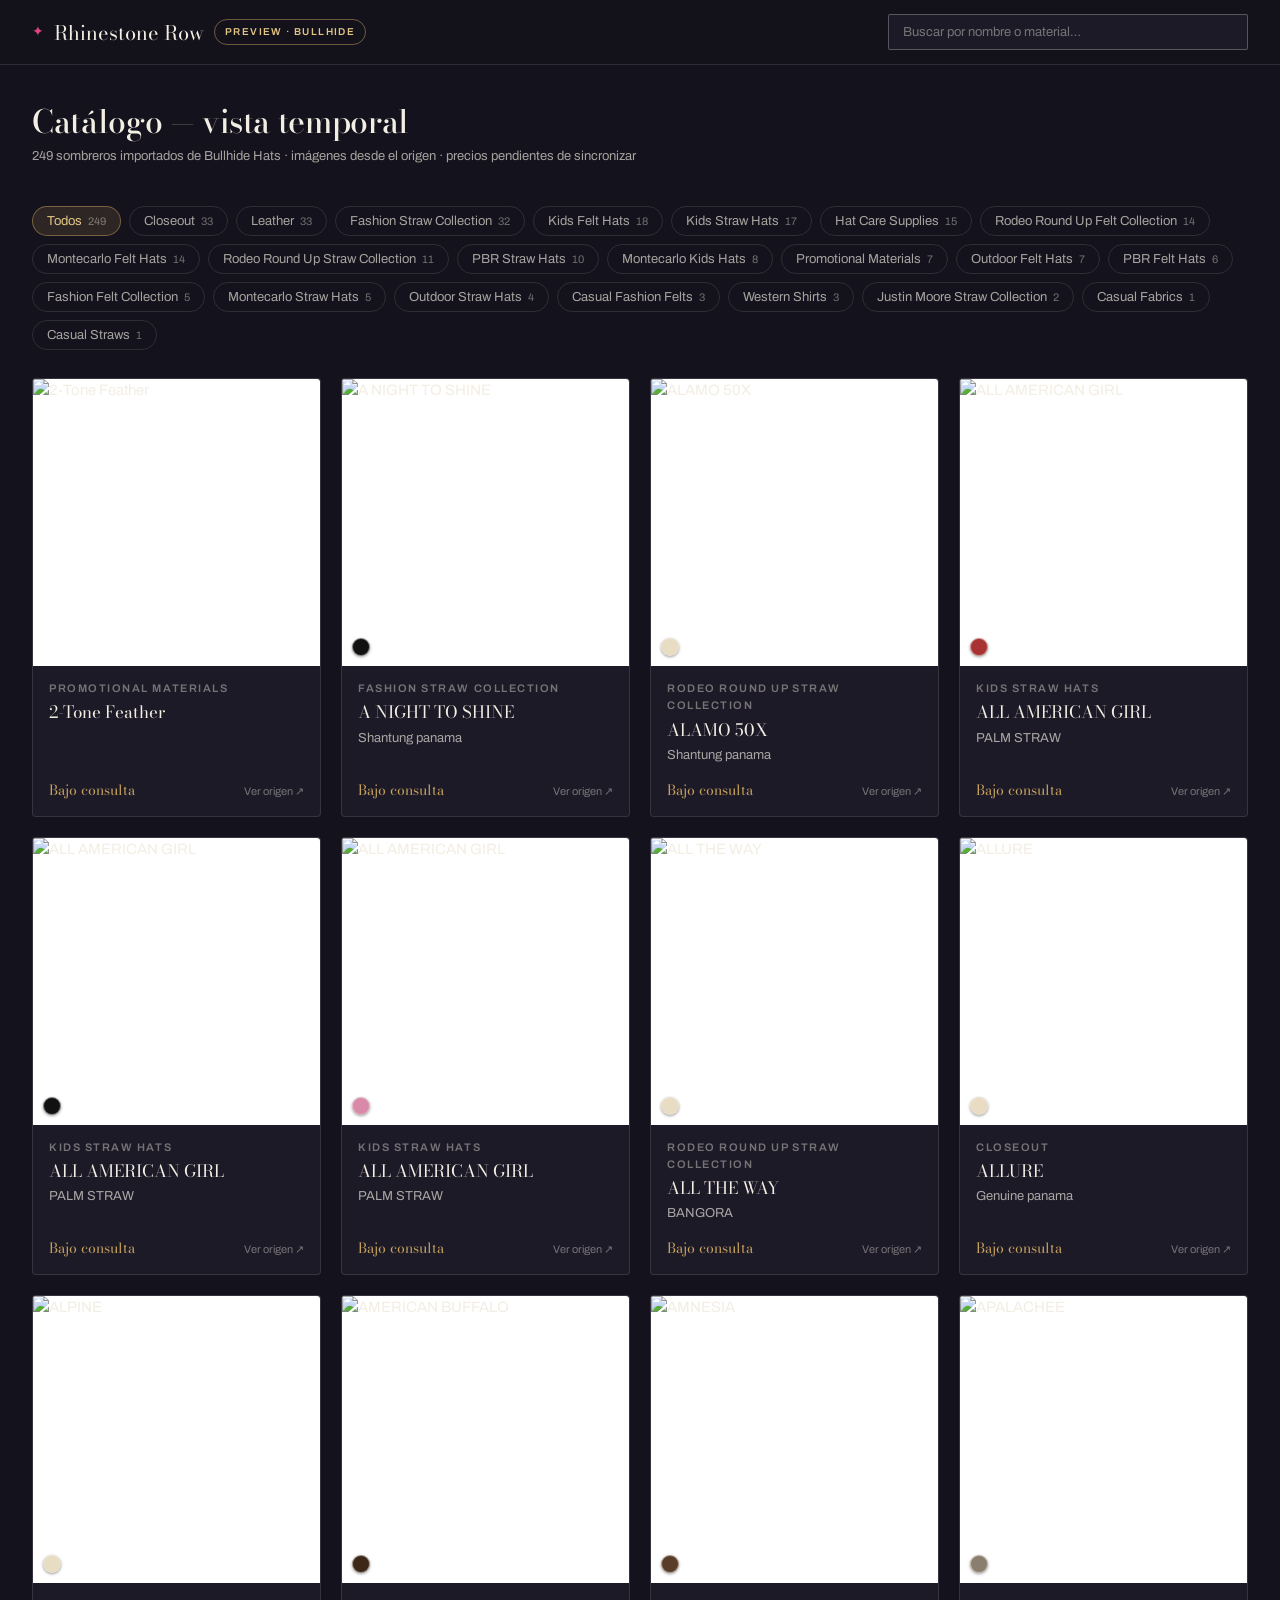
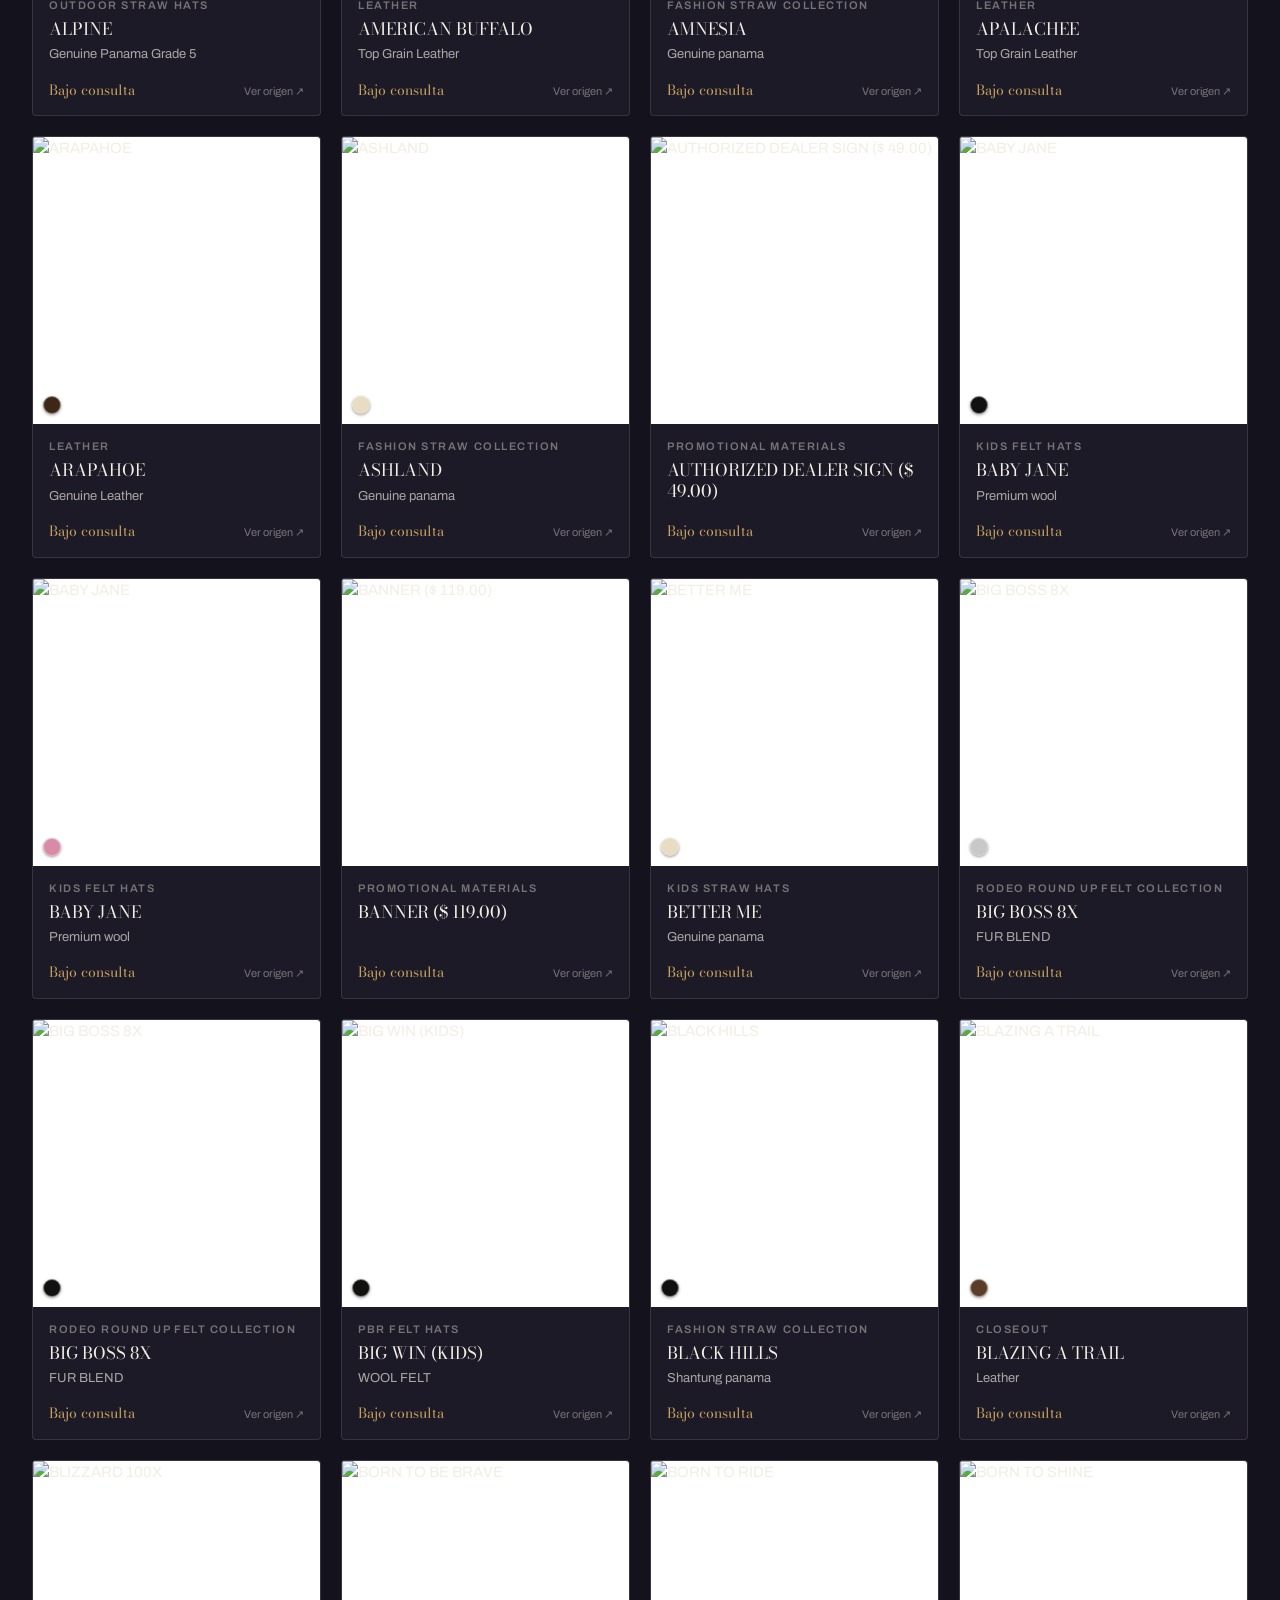
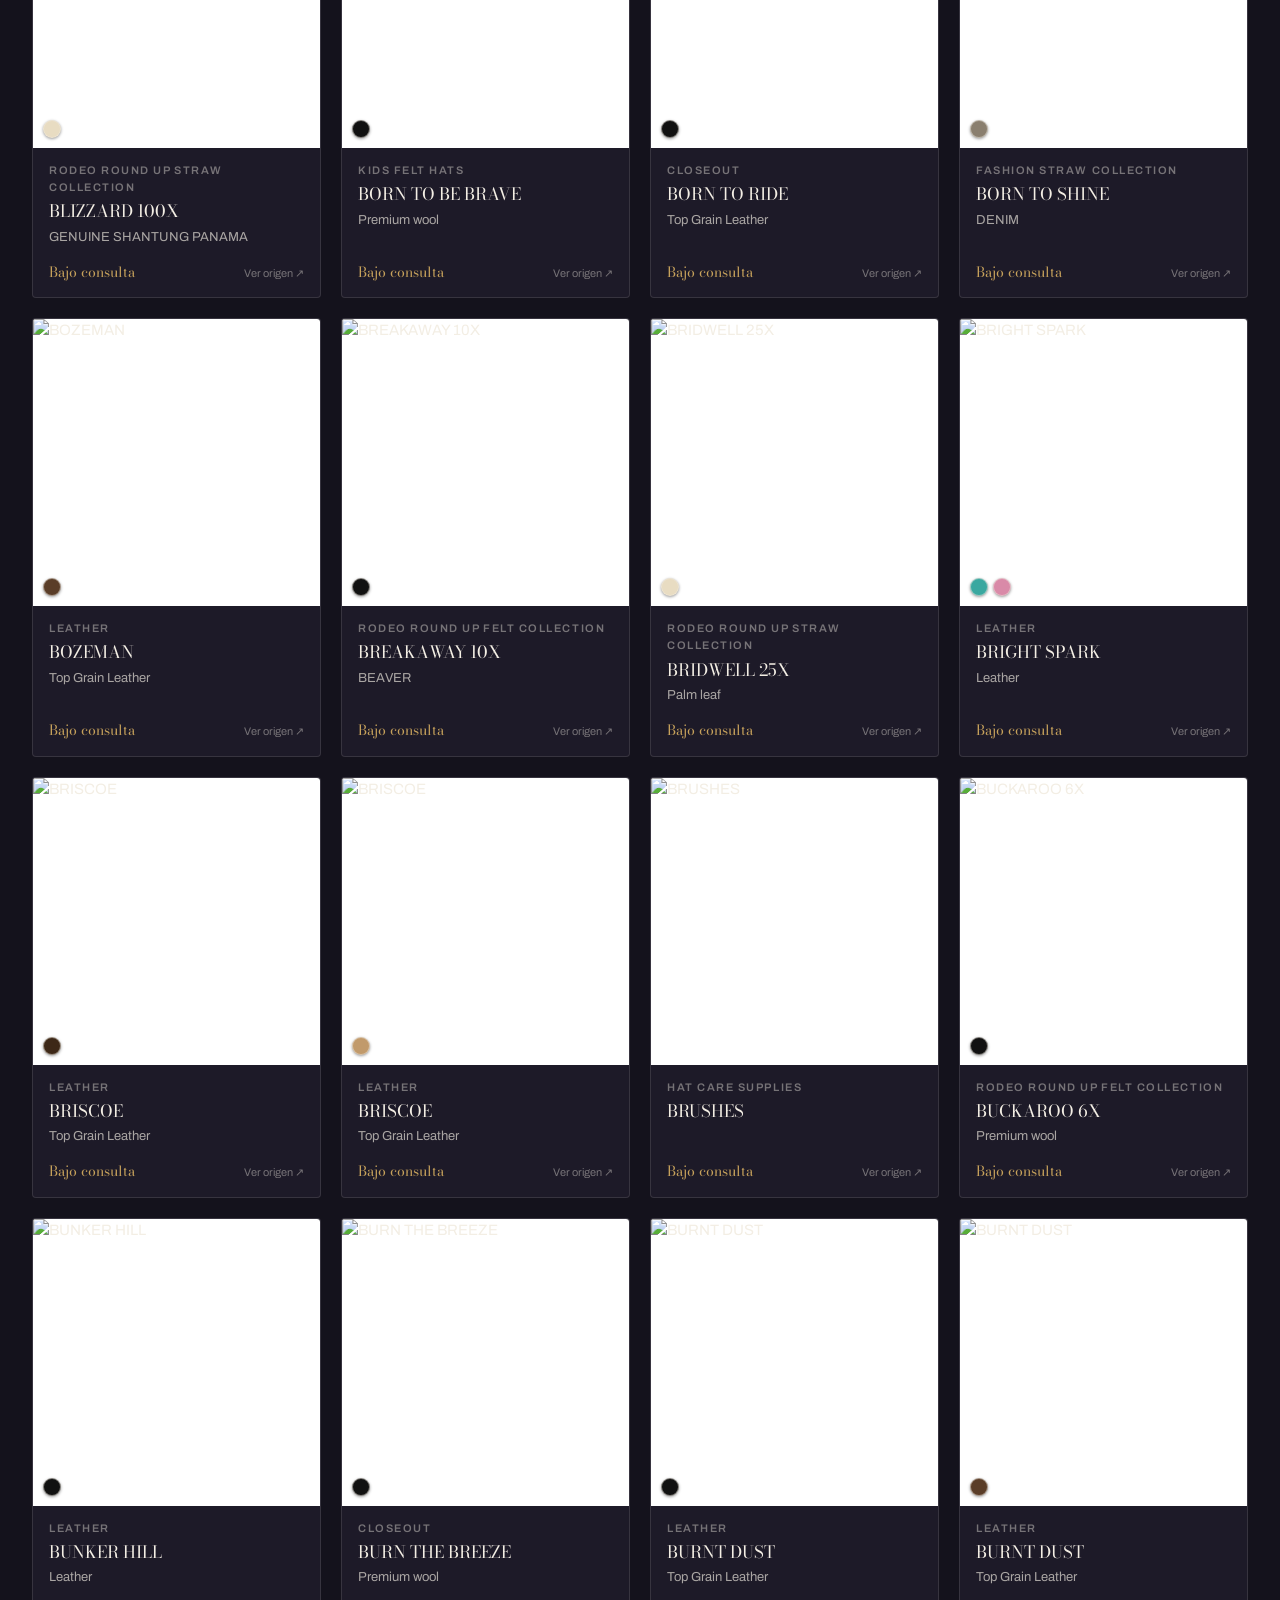
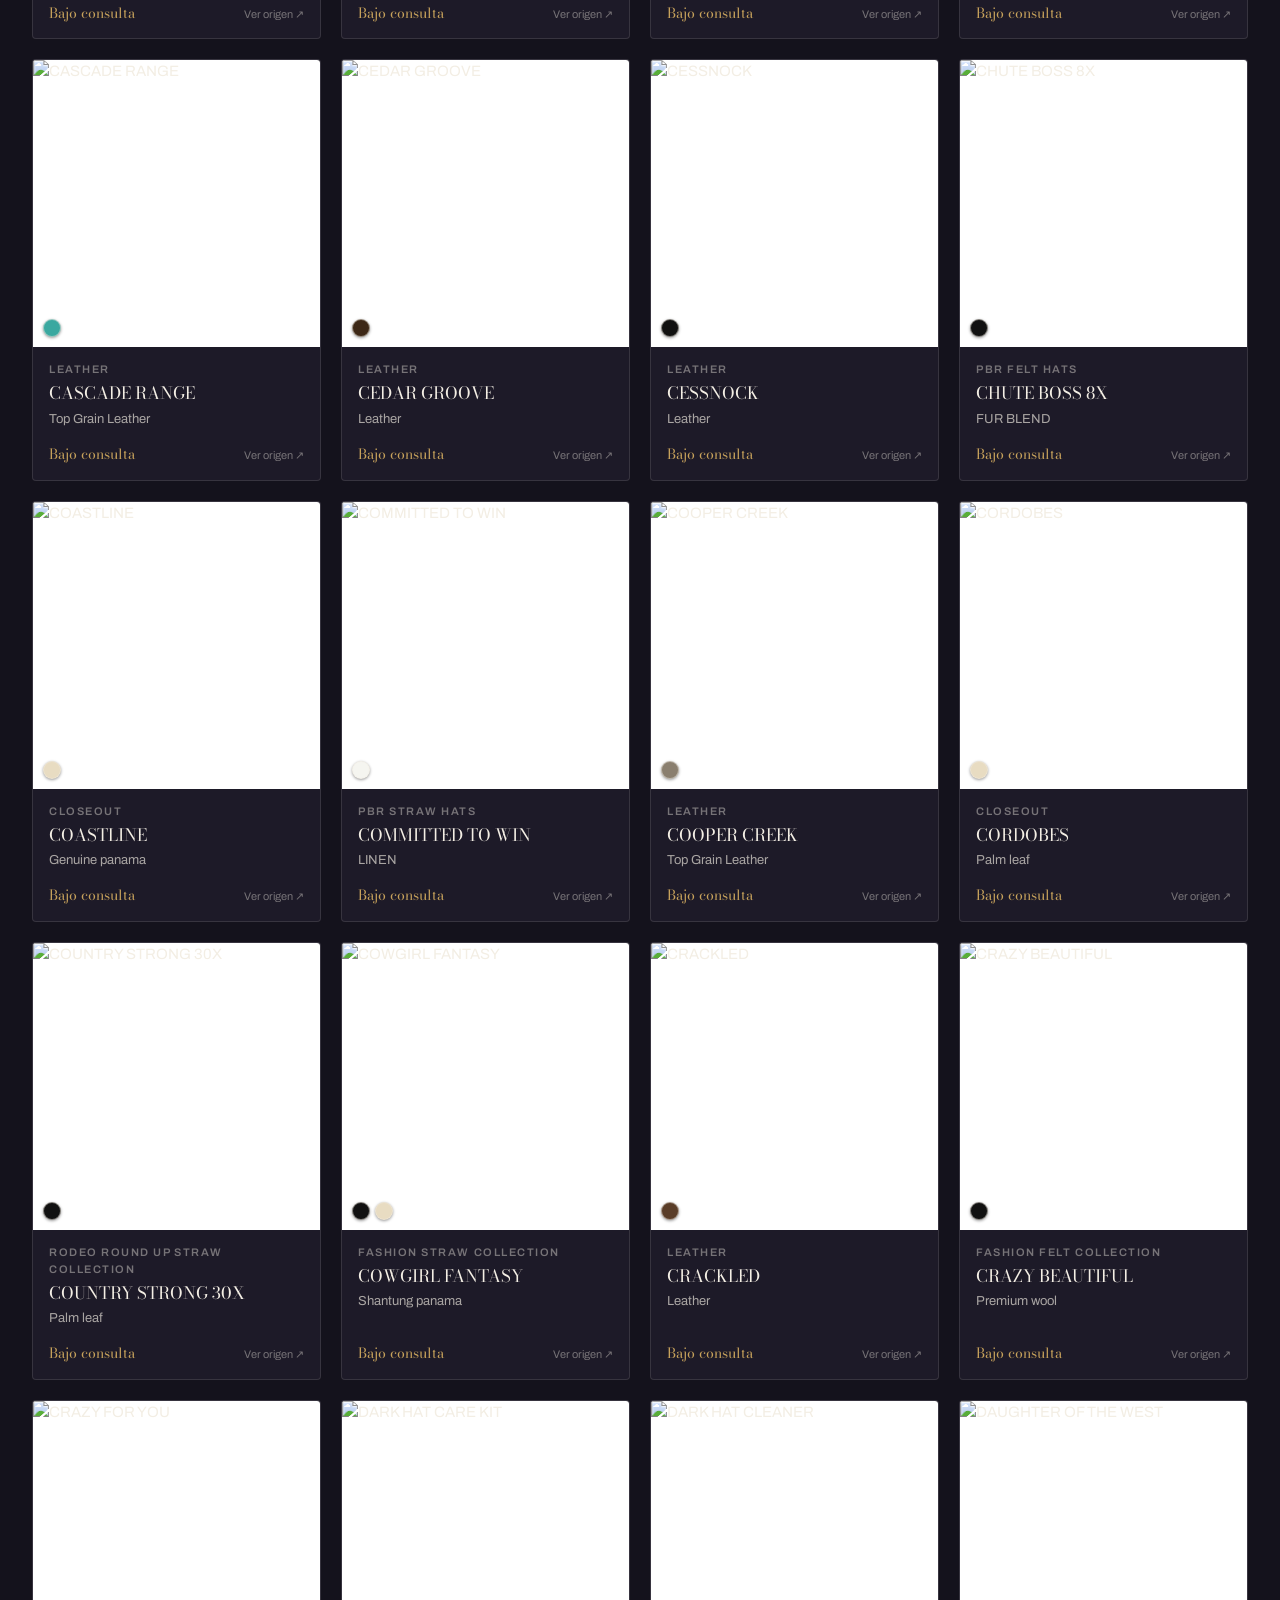
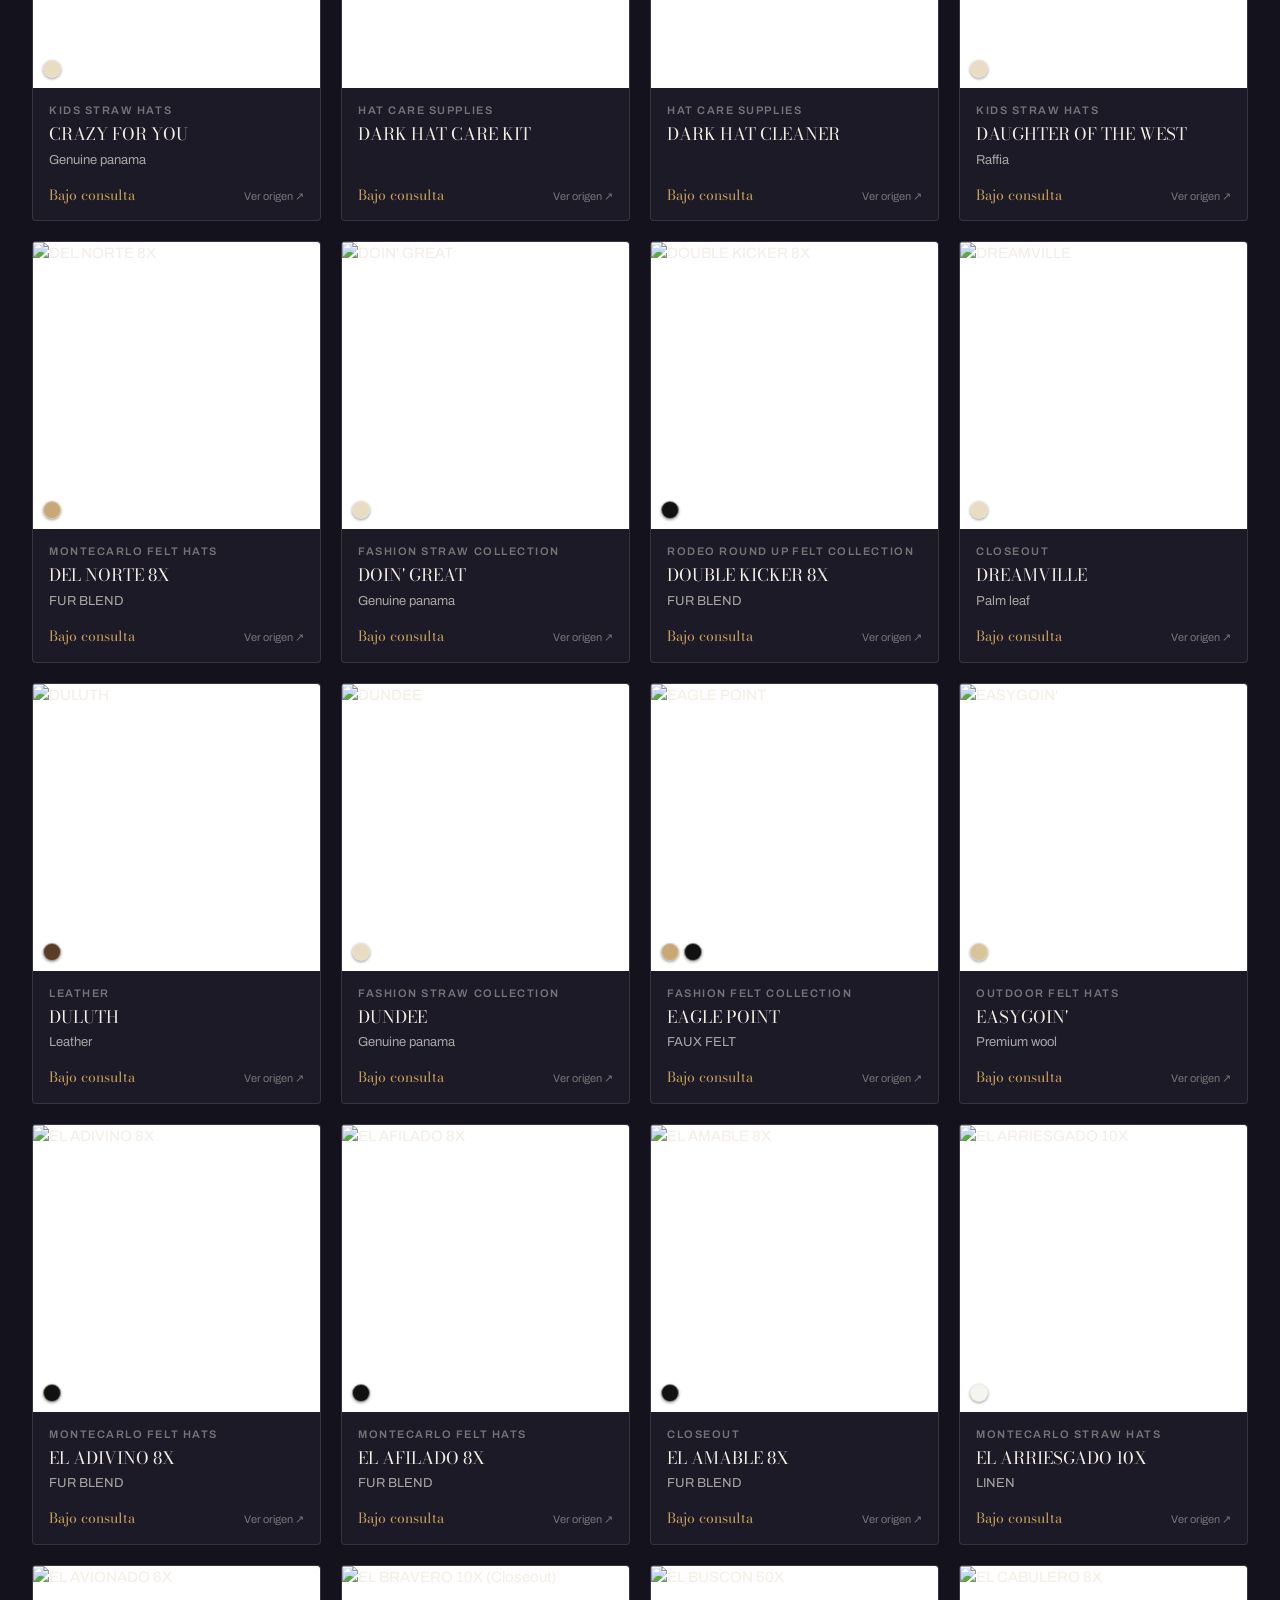
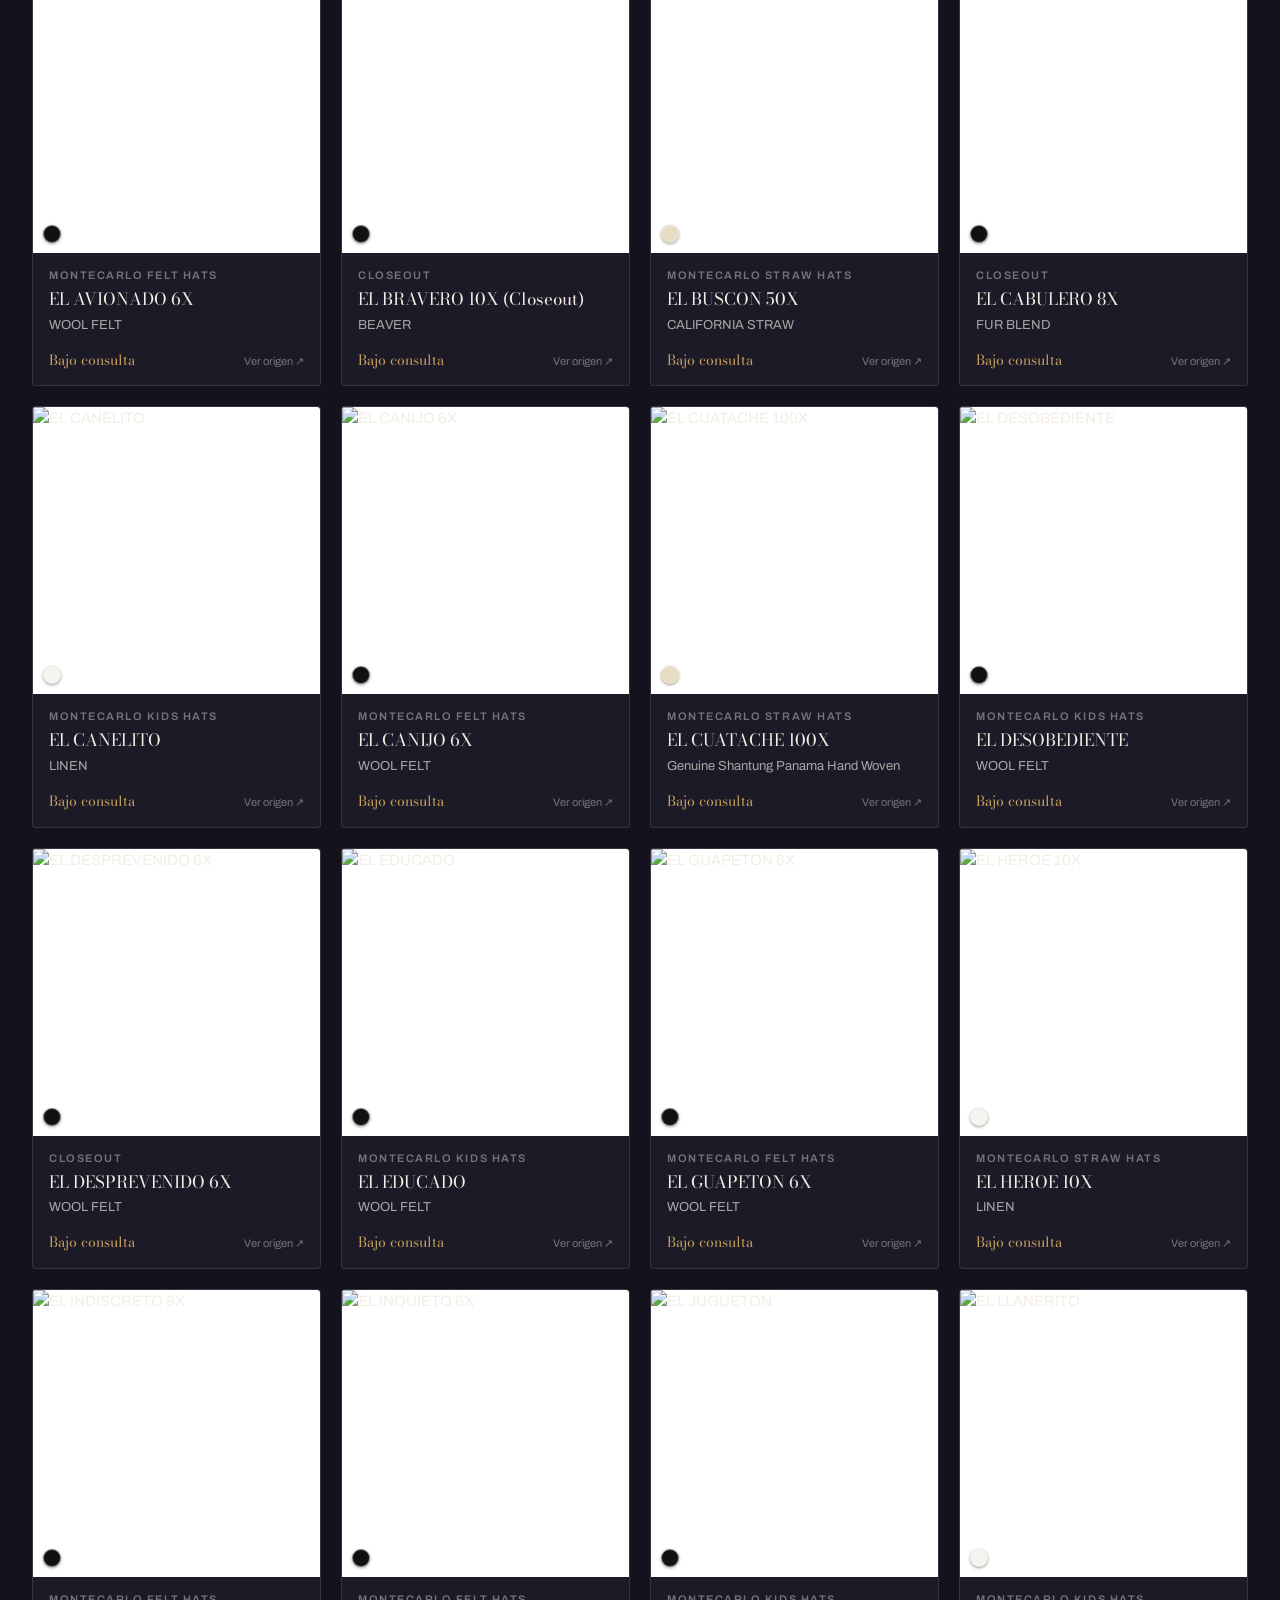
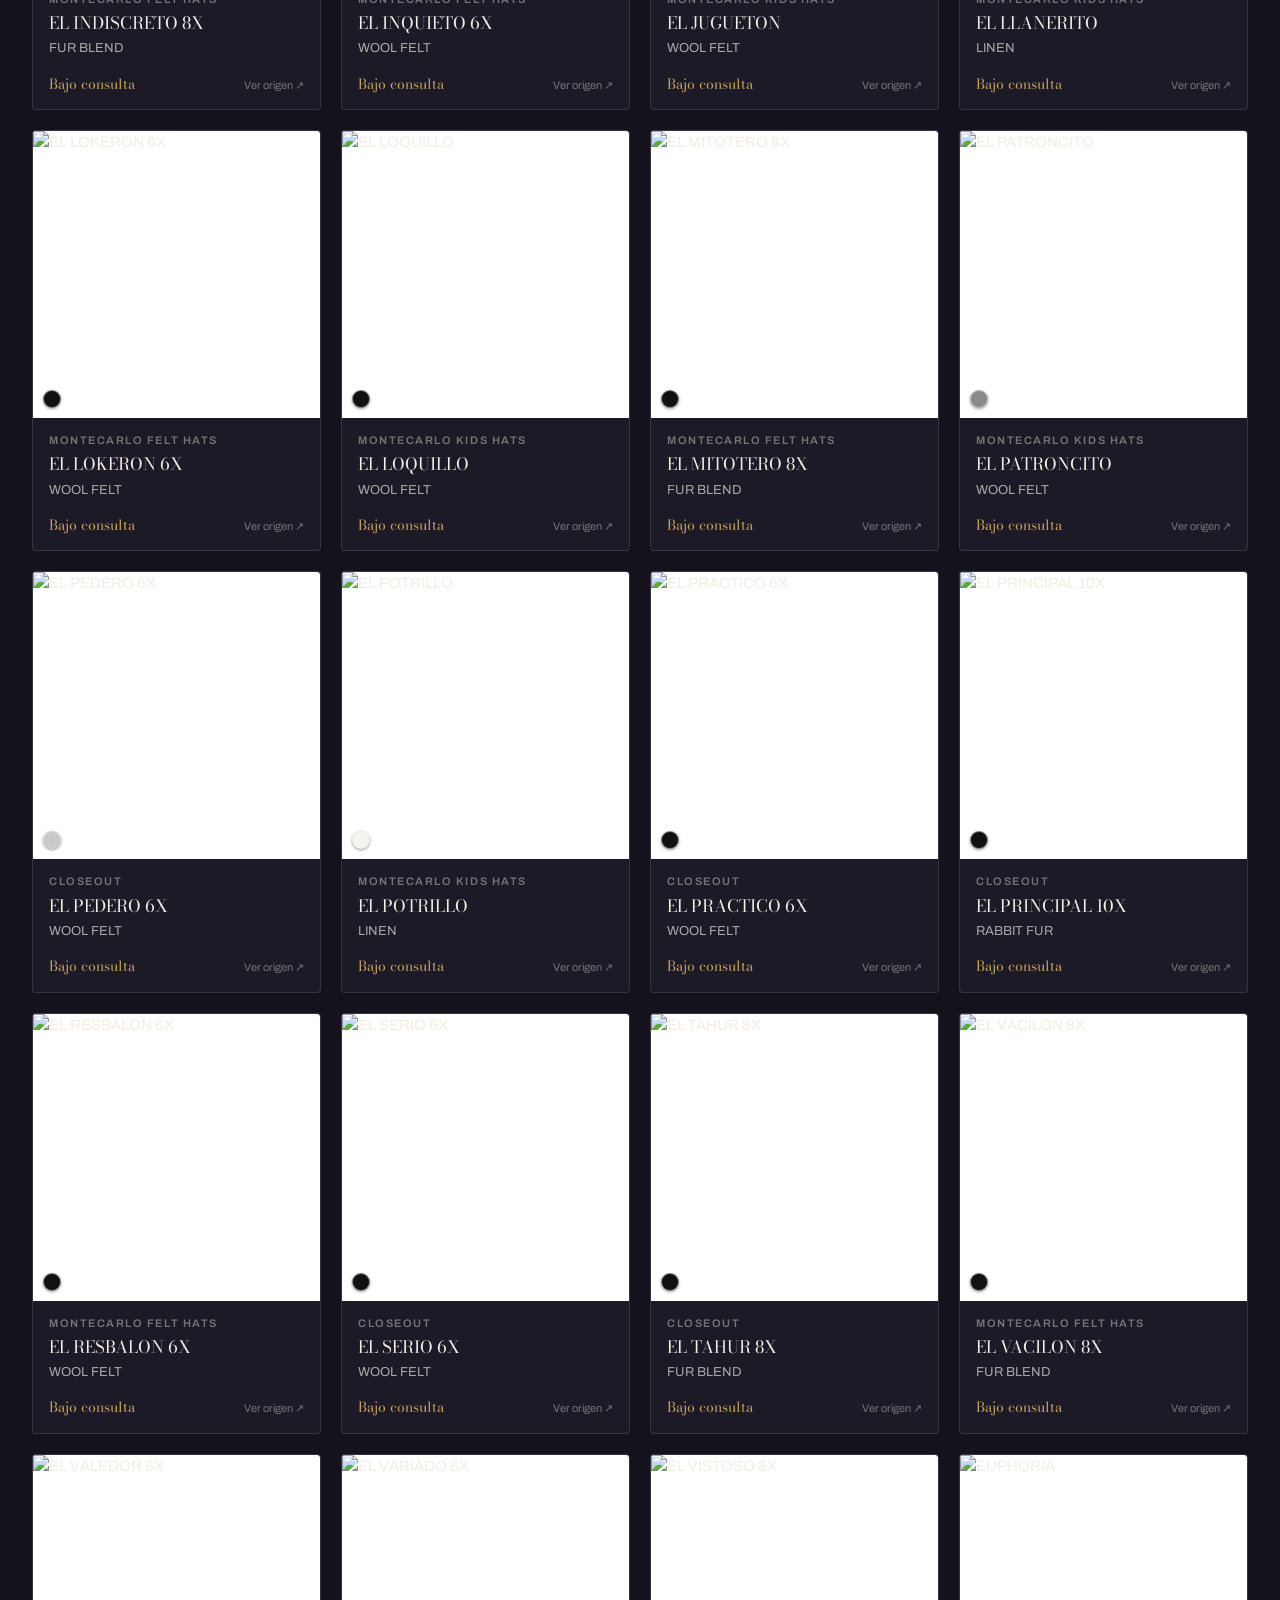
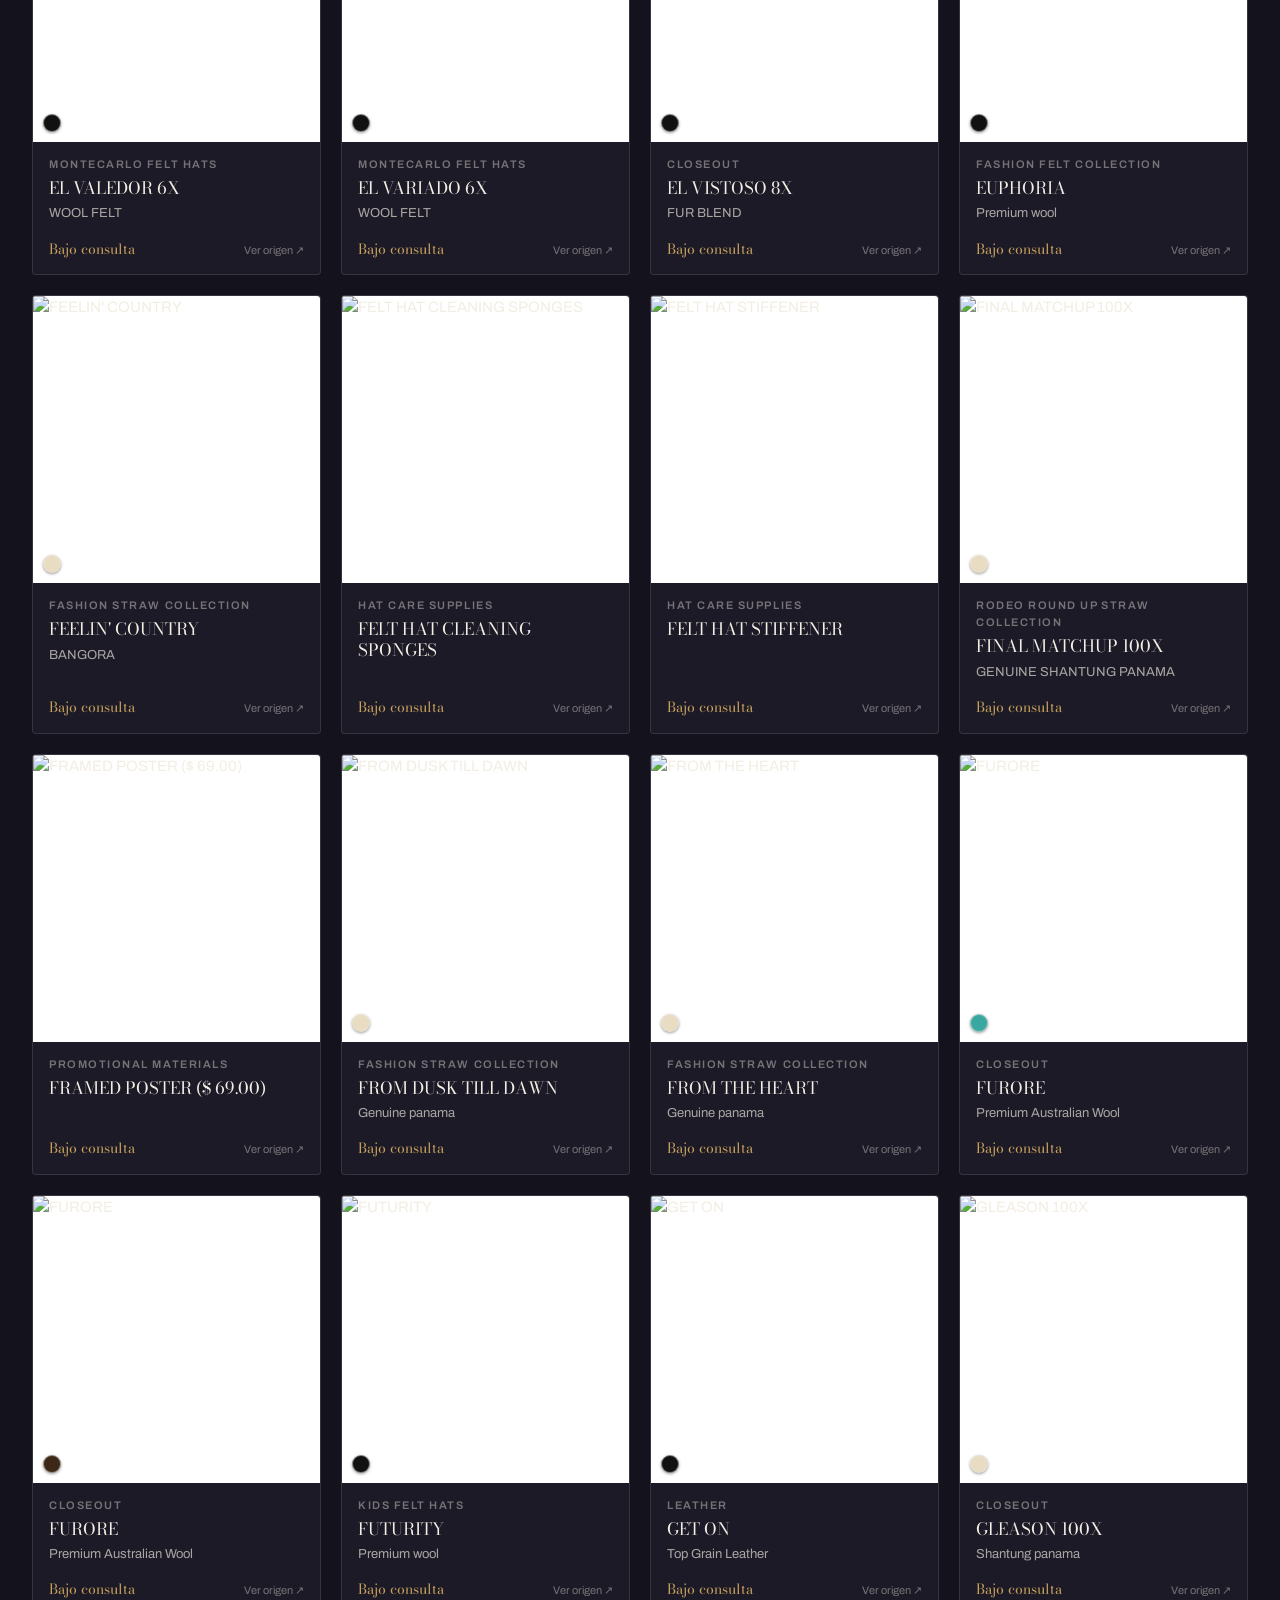
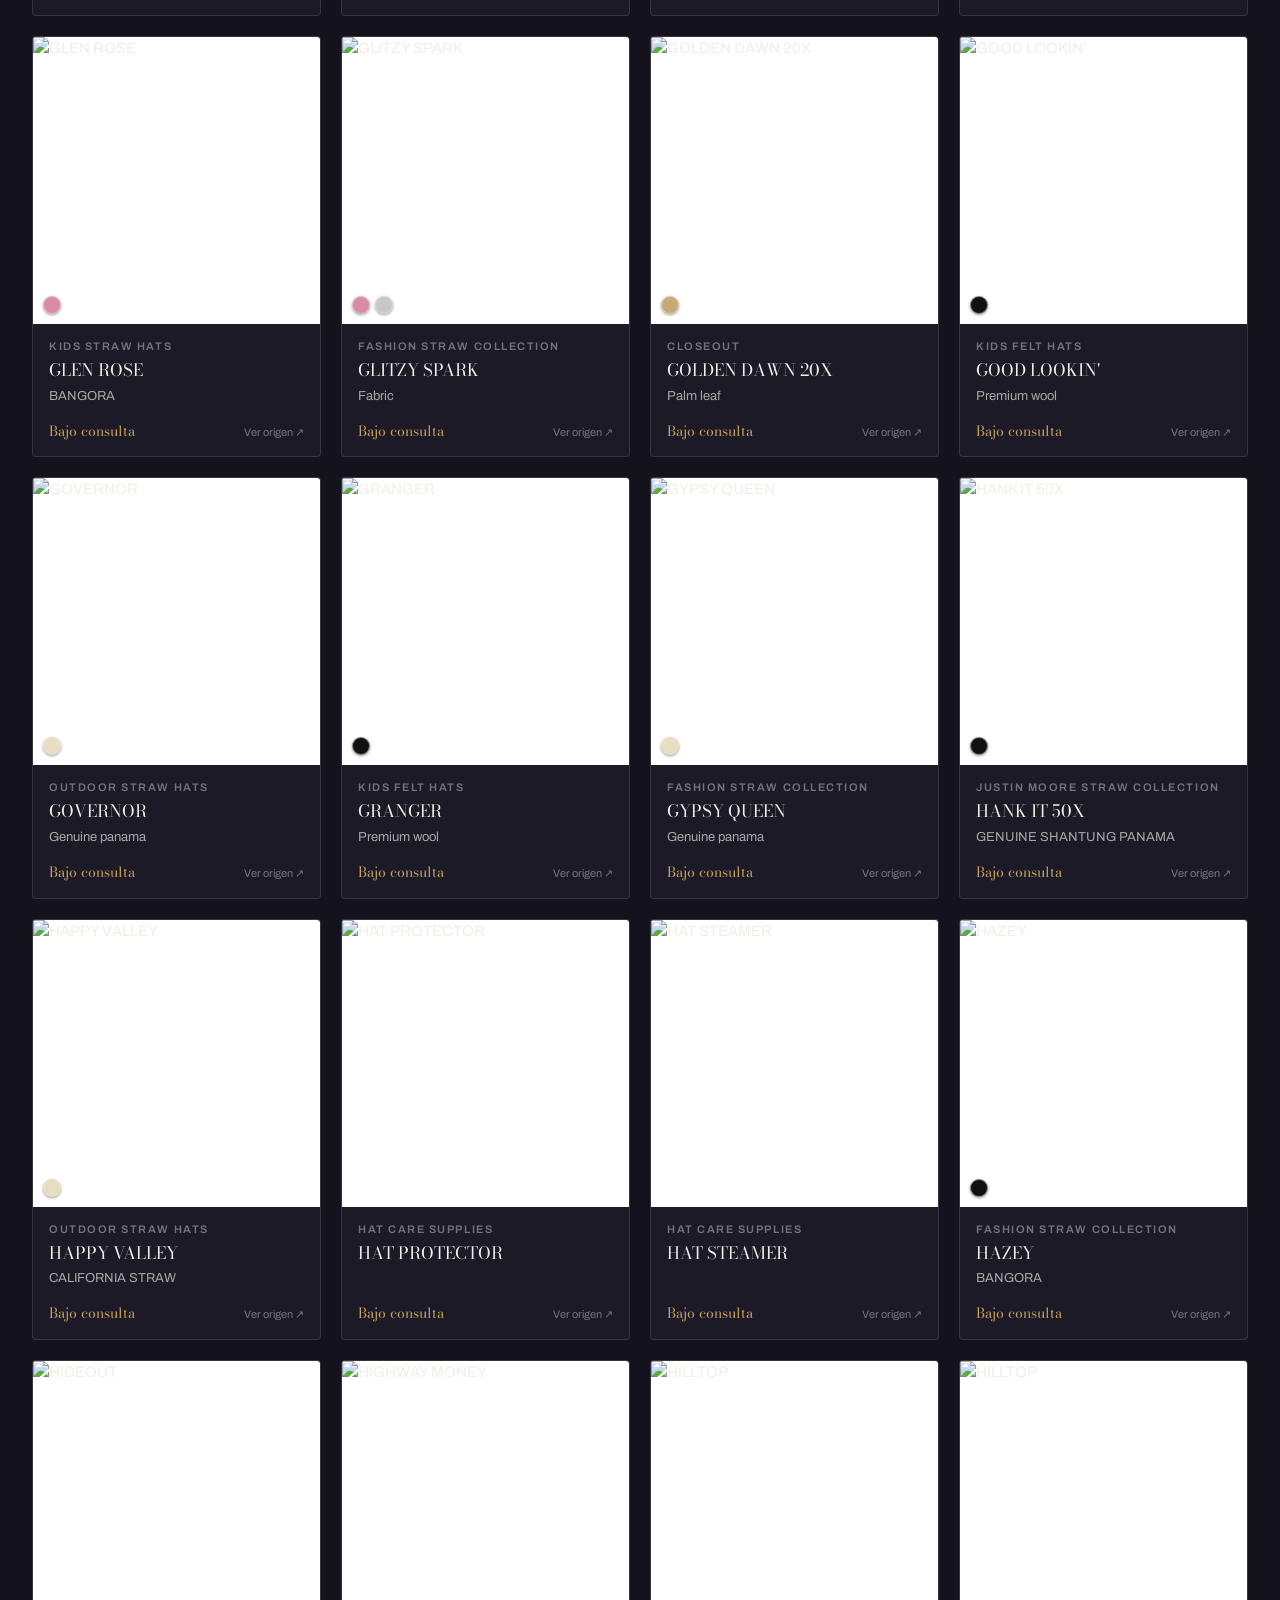
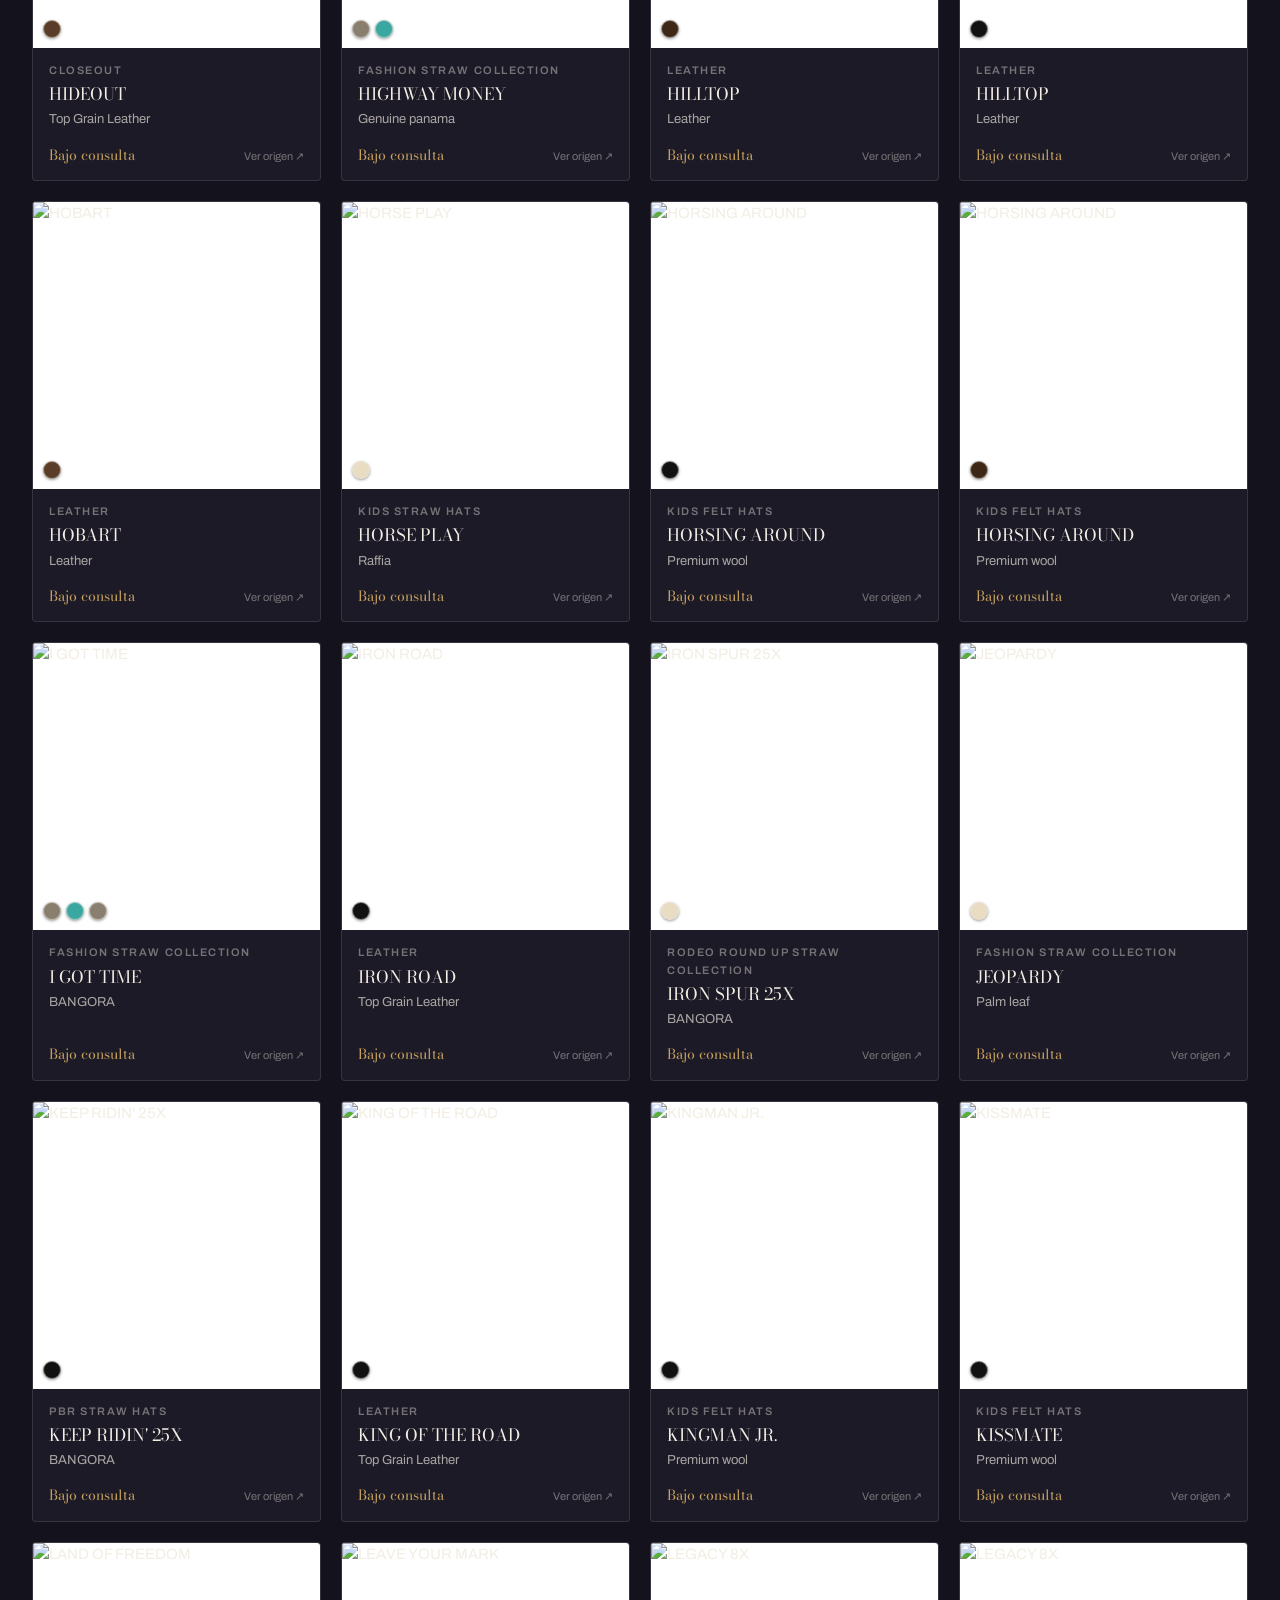
==== catalogo.html @ 3db22f7f "Catálogo temporal desde Supabase + enlace en el home - catalogo.html: preview de 249 sombreros (Bull" ====
<!DOCTYPE html>
<html lang="es">
<head>
<meta charset="UTF-8">
<meta name="viewport" content="width=device-width, initial-scale=1.0">
<title>Rhinestone Row — Catálogo (preview temporal)</title>
<link rel="stylesheet" href="styles.css">
<style>
/* ---------- Layout ---------- */
.wrap{max-width:1280px;margin:0 auto;padding:0 32px}

/* ---------- Top bar ---------- */
.topbar{position:sticky;top:0;z-index:20;backdrop-filter:blur(12px);-webkit-backdrop-filter:blur(12px);background:rgba(20,18,28,.72);border-bottom:1px solid var(--border-subtle)}
.topbar-inner{display:flex;align-items:center;justify-content:space-between;gap:24px;height:64px}
.brand{font-family:var(--font-display);font-size:20px;color:var(--text-primary);display:flex;align-items:center;gap:10px}
.brand .spark{color:var(--fuchsia);font-size:14px}
.temp-tag{font-family:var(--font-ui);font-size:10px;font-weight:var(--weight-ui-semibold);letter-spacing:var(--tracking-caps);text-transform:uppercase;color:var(--champagne-bright);border:1px solid var(--border-foil);border-radius:var(--radius-pill);padding:4px 10px}
.search{flex:1;max-width:360px}
.search input{width:100%;box-sizing:border-box;background:var(--surface-raised);border:1px solid var(--border-strong);border-radius:var(--radius-1);color:var(--text-primary);font-family:var(--font-ui);font-size:var(--type-small);padding:10px 14px}
.search input::placeholder{color:var(--text-tertiary)}
.search input:focus{outline:none;border-color:var(--champagne);box-shadow:var(--shadow-foil-glow)}

/* ---------- Intro ---------- */
.intro{padding-top:40px;padding-bottom:20px}
.intro h1{font-size:var(--type-title);color:var(--pearl);margin-bottom:8px}
.intro p{font-family:var(--font-ui);color:var(--text-secondary);margin:0;font-size:var(--type-small)}

/* ---------- Filter chips ---------- */
.chips{display:flex;flex-wrap:wrap;gap:8px;padding:20px 0 28px}
.chip{font-family:var(--font-ui);font-size:var(--type-small);color:var(--text-secondary);background:transparent;border:1px solid var(--border-subtle);border-radius:var(--radius-pill);padding:7px 14px;cursor:pointer;transition:border-color var(--dur-fast) var(--ease-out),color var(--dur-fast) var(--ease-out)}
.chip:hover{border-color:var(--border-foil);color:var(--text-primary)}
.chip.active{background:rgba(198,161,91,.14);border-color:var(--border-foil);color:var(--champagne-bright)}
.chip .n{color:var(--text-tertiary);margin-left:6px;font-size:11px}

/* ---------- Grid ---------- */
.grid{display:grid;grid-template-columns:repeat(4,1fr);gap:20px;padding-bottom:96px}
.card{background:var(--surface-raised);border:1px solid var(--border-subtle);border-radius:var(--radius-2);overflow:hidden;display:flex;flex-direction:column;transition:border-color var(--dur-base) var(--ease-out)}
.card:hover{border-color:var(--border-foil)}
.card-img{aspect-ratio:1/1;position:relative;background:#0B0910;display:flex;align-items:center;justify-content:center}
.card-img img{position:absolute;inset:0;width:100%;height:100%;object-fit:cover;background:#fff}
.card-img .ph{color:rgba(243,238,228,.28);font-size:var(--type-micro);letter-spacing:var(--tracking-caps);text-transform:uppercase}
.swatches{position:absolute;bottom:10px;left:10px;display:flex;gap:5px;z-index:1}
.swatch{width:16px;height:16px;border-radius:var(--radius-pill);border:1px solid rgba(243,238,228,.5);box-shadow:0 1px 3px rgba(0,0,0,.4)}
.more-colors{font-family:var(--font-ui);font-size:10px;color:var(--pearl);background:rgba(20,18,28,.7);border-radius:var(--radius-pill);padding:2px 7px;align-self:center}
.card-body{padding:14px 16px;display:flex;flex-direction:column;gap:5px;flex:1}
.card-cat{color:var(--text-tertiary)}
.card-name{font-family:var(--font-display);font-size:17px;color:var(--pearl);line-height:1.2}
.card-mat{font-family:var(--font-ui);font-size:var(--type-small);color:var(--text-secondary)}
.card-meta{margin-top:auto;padding-top:10px;display:flex;align-items:baseline;justify-content:space-between;gap:8px}
.card-price{font-family:var(--font-display);font-size:14px;color:var(--text-accent)}
.card-link{font-family:var(--font-ui);font-size:11px;color:var(--text-tertiary)}
.card-link:hover{color:var(--champagne)}

.empty{padding:60px 0;text-align:center;color:var(--text-tertiary);font-family:var(--font-ui)}

@media (max-width:1024px){.grid{grid-template-columns:repeat(3,1fr)}}
@media (max-width:768px){.grid{grid-template-columns:repeat(2,1fr)}.search{display:none}}
@media (max-width:480px){.grid{grid-template-columns:1fr}}
</style>
</head>
<body>

<div class="topbar">
  <div class="wrap topbar-inner">
    <div class="brand"><span class="spark">✦</span> Rhinestone Row <span class="temp-tag">Preview · Bullhide</span></div>
    <div class="search"><input id="q" type="search" placeholder="Buscar por nombre o material…" autocomplete="off"></div>
  </div>
</div>

<div class="wrap">
  <section class="intro">
    <h1>Catálogo — vista temporal</h1>
    <p id="summary">Cargando catálogo…</p>
  </section>
  <div class="chips" id="chips"></div>
  <div class="grid" id="grid"></div>
</div>

<script id="catalogo-data" type="application/json">
{
 "products": [
  {
   "ref": "16MFTT",
   "name": "2-Tone Feather",
   "material": null,
   "brim": null,
   "sizes": null,
   "description": null,
   "categories": [
    "Promotional Materials"
   ],
   "variants": [
    {
     "color": null,
     "finish": null,
     "price": null,
     "currency": "USD",
     "url": "https://www.bullhidehats.com/2-tone-feather",
     "images": [
      "https://www.bullhidehats.com/sites/default/files/product_images/2tone.jpg"
     ]
    }
   ]
  },
  {
   "ref": "2968",
   "name": "A NIGHT TO SHINE",
   "material": "Shantung panama",
   "brim": "3 3/4\"",
   "sizes": "S - M - L - XL",
   "description": null,
   "categories": [
    "Fashion Straw Collection"
   ],
   "variants": [
    {
     "color": "Black",
     "finish": null,
     "price": null,
     "currency": "USD",
     "url": "https://www.bullhidehats.com/night-shine",
     "images": [
      "https://www.bullhidehats.com/sites/default/files/product_images/2968_0.jpg"
     ]
    }
   ]
  },
  {
   "ref": "0272",
   "name": "ALAMO 50X",
   "material": "Shantung panama",
   "brim": "4\"",
   "sizes": "6 3/4 - 6 7/8 - 7 - 7 1/8 - 7 1/4 - 7 3/8 - 7 1/2 - 7 5/8",
   "description": null,
   "categories": [
    "Rodeo Round Up Straw Collection"
   ],
   "variants": [
    {
     "color": "Natural",
     "finish": null,
     "price": null,
     "currency": "USD",
     "url": "https://www.bullhidehats.com/straw-hats/rodeo-round-straw-collection/alamo-50x",
     "images": [
      "https://www.bullhidehats.com/sites/default/files/product_images/0272_1.jpg"
     ]
    }
   ]
  },
  {
   "ref": "2717R",
   "name": "ALL AMERICAN GIRL",
   "material": "PALM STRAW",
   "brim": "3 1/4\"",
   "sizes": "S-M - L-XL",
   "description": null,
   "categories": [
    "Kids Straw Hats"
   ],
   "variants": [
    {
     "color": "Red",
     "finish": null,
     "price": null,
     "currency": "USD",
     "url": "https://www.bullhidehats.com/all-american-girl",
     "images": [
      "https://www.bullhidehats.com/sites/default/files/product_images/2717r.jpg"
     ]
    }
   ]
  },
  {
   "ref": "2717BL",
   "name": "ALL AMERICAN GIRL",
   "material": "PALM STRAW",
   "brim": "3 1/4\"",
   "sizes": "S-M - L-XL",
   "description": null,
   "categories": [
    "Kids Straw Hats"
   ],
   "variants": [
    {
     "color": "Black",
     "finish": null,
     "price": null,
     "currency": "USD",
     "url": "https://www.bullhidehats.com/kids/kids-straw-hats/all-american-girl-1",
     "images": [
      "https://www.bullhidehats.com/sites/default/files/product_images/2717BL.jpg"
     ]
    }
   ]
  },
  {
   "ref": "2717P",
   "name": "ALL AMERICAN GIRL",
   "material": "PALM STRAW",
   "brim": "3 1/4\"",
   "sizes": "S-M - L-XL",
   "description": null,
   "categories": [
    "Kids Straw Hats"
   ],
   "variants": [
    {
     "color": "Pink",
     "finish": null,
     "price": null,
     "currency": "USD",
     "url": "https://www.bullhidehats.com/all-american-girl-0",
     "images": [
      "https://www.bullhidehats.com/sites/default/files/product_images/2717p.jpg"
     ]
    }
   ]
  },
  {
   "ref": "5120",
   "name": "ALL THE WAY",
   "material": "BANGORA",
   "brim": "4 1/4\"",
   "sizes": "S - M - L - XL",
   "description": null,
   "categories": [
    "Rodeo Round Up Straw Collection"
   ],
   "variants": [
    {
     "color": "Natural (Distressed)",
     "finish": null,
     "price": null,
     "currency": "USD",
     "url": "https://www.bullhidehats.com/all-way",
     "images": [
      "https://www.bullhidehats.com/sites/default/files/product_images/5120-natural-01.jpg"
     ]
    }
   ]
  },
  {
   "ref": "BR0017",
   "name": "ALLURE",
   "material": "Genuine panama",
   "brim": "2 3/4\"",
   "sizes": "S - M - L - XL",
   "description": null,
   "categories": [
    "Closeout"
   ],
   "variants": [
    {
     "color": "Chocolate - Natural",
     "finish": null,
     "price": null,
     "currency": "USD",
     "url": "https://www.bullhidehats.com/allure",
     "images": [
      "https://www.bullhidehats.com/sites/default/files/product_images/br0017.jpg"
     ]
    }
   ]
  },
  {
   "ref": "5020",
   "name": "ALPINE",
   "material": "Genuine Panama Grade 5",
   "brim": "3 1/4\"",
   "sizes": "S - M - L - XL",
   "description": null,
   "categories": [
    "Outdoor Straw Hats"
   ],
   "variants": [
    {
     "color": "Natural",
     "finish": null,
     "price": null,
     "currency": "USD",
     "url": "https://www.bullhidehats.com/alpine",
     "images": [
      "https://www.bullhidehats.com/sites/default/files/product_images/5020_0.jpg"
     ]
    }
   ]
  },
  {
   "ref": "4038CH",
   "name": "AMERICAN BUFFALO",
   "material": "Top Grain Leather",
   "brim": "3 3/8\"",
   "sizes": "S - M - L - XL",
   "description": null,
   "categories": [
    "Leather"
   ],
   "variants": [
    {
     "color": "Chocolate",
     "finish": null,
     "price": null,
     "currency": "USD",
     "url": "https://www.bullhidehats.com/leather/american-buffalo",
     "images": [
      "https://www.bullhidehats.com/sites/default/files/product_images/4038CH.jpg"
     ]
    }
   ]
  },
  {
   "ref": "2741",
   "name": "AMNESIA",
   "material": "Genuine panama",
   "brim": "3 3/4\"",
   "sizes": "S - M - L - XL",
   "description": null,
   "categories": [
    "Fashion Straw Collection"
   ],
   "variants": [
    {
     "color": "Brown",
     "finish": null,
     "price": null,
     "currency": "USD",
     "url": "https://www.bullhidehats.com/straw-hats/fashion-straw-collection/amnesia",
     "images": [
      "https://www.bullhidehats.com/sites/default/files/product_images/2741.jpg"
     ]
    }
   ]
  },
  {
   "ref": "4075BZ",
   "name": "APALACHEE",
   "material": "Top Grain Leather",
   "brim": "3 1/4\"",
   "sizes": "S - M - L - XL",
   "description": null,
   "categories": [
    "Leather"
   ],
   "variants": [
    {
     "color": "Bronze",
     "finish": null,
     "price": null,
     "currency": "USD",
     "url": "https://www.bullhidehats.com/apalachee",
     "images": [
      "https://www.bullhidehats.com/sites/default/files/product_images/4075bz.jpg"
     ]
    }
   ]
  },
  {
   "ref": "4077CH",
   "name": "ARAPAHOE",
   "material": "Genuine Leather",
   "brim": "2 3/4\"",
   "sizes": "S - M - L - XL",
   "description": null,
   "categories": [
    "Leather"
   ],
   "variants": [
    {
     "color": "Chocolate",
     "finish": null,
     "price": null,
     "currency": "USD",
     "url": "https://www.bullhidehats.com/arapahoe",
     "images": [
      "https://www.bullhidehats.com/sites/default/files/product_images/4077ch.jpg"
     ]
    }
   ]
  },
  {
   "ref": "2126",
   "name": "ASHLAND",
   "material": "Genuine panama",
   "brim": "3 3/4\"",
   "sizes": "S - M - L - XL",
   "description": null,
   "categories": [
    "Fashion Straw Collection"
   ],
   "variants": [
    {
     "color": "Natural",
     "finish": null,
     "price": null,
     "currency": "USD",
     "url": "https://www.bullhidehats.com/ashland",
     "images": [
      "https://www.bullhidehats.com/sites/default/files/product_images/2126_0.jpg"
     ]
    }
   ]
  },
  {
   "ref": "11055",
   "name": "AUTHORIZED DEALER SIGN ($ 49.00)",
   "material": null,
   "brim": null,
   "sizes": null,
   "description": null,
   "categories": [
    "Promotional Materials"
   ],
   "variants": [
    {
     "color": null,
     "finish": null,
     "price": null,
     "currency": "USD",
     "url": "https://www.bullhidehats.com/authorized-dealer-sign-4900",
     "images": [
      "https://www.bullhidehats.com/sites/default/files/product_images/11055_0.jpg"
     ]
    }
   ]
  },
  {
   "ref": "0421BL",
   "name": "BABY JANE",
   "material": "Premium wool",
   "brim": "3 1/8\"",
   "sizes": "S - M - L - XL",
   "description": null,
   "categories": [
    "Kids Felt Hats"
   ],
   "variants": [
    {
     "color": "Black",
     "finish": null,
     "price": null,
     "currency": "USD",
     "url": "https://www.bullhidehats.com/baby-jane-0",
     "images": [
      "https://www.bullhidehats.com/sites/default/files/product_images/0421bl.jpg"
     ]
    }
   ]
  },
  {
   "ref": "0421P",
   "name": "BABY JANE",
   "material": "Premium wool",
   "brim": "3 1/8\"",
   "sizes": "S - M - L - XL",
   "description": null,
   "categories": [
    "Kids Felt Hats"
   ],
   "variants": [
    {
     "color": "Pink",
     "finish": null,
     "price": null,
     "currency": "USD",
     "url": "https://www.bullhidehats.com/baby-jane",
     "images": [
      "https://www.bullhidehats.com/sites/default/files/product_images/0421p_0.jpg"
     ]
    }
   ]
  },
  {
   "ref": "11047",
   "name": "BANNER ($ 119.00)",
   "material": null,
   "brim": null,
   "sizes": null,
   "description": null,
   "categories": [
    "Promotional Materials"
   ],
   "variants": [
    {
     "color": null,
     "finish": null,
     "price": null,
     "currency": "USD",
     "url": "https://www.bullhidehats.com/banner-11900",
     "images": [
      "https://www.bullhidehats.com/sites/default/files/product_images/11047.jpg"
     ]
    }
   ]
  },
  {
   "ref": "2984",
   "name": "BETTER ME",
   "material": "Genuine panama",
   "brim": "3 1/2\"",
   "sizes": "S - M - L - XL",
   "description": null,
   "categories": [
    "Kids Straw Hats"
   ],
   "variants": [
    {
     "color": "Natural",
     "finish": null,
     "price": null,
     "currency": "USD",
     "url": "https://www.bullhidehats.com/better-me",
     "images": [
      "https://www.bullhidehats.com/sites/default/files/product_images/2984_0.jpg"
     ]
    }
   ]
  },
  {
   "ref": "0745SB",
   "name": "BIG BOSS 8X",
   "material": "FUR BLEND",
   "brim": "4 1/4\"",
   "sizes": "6 3/4 - 6 7/8 - 7 - 7 1/8 - 7 1/4 - 7 3/8 - 7 1/2 - 7 5/8",
   "description": null,
   "categories": [
    "Rodeo Round Up Felt Collection"
   ],
   "variants": [
    {
     "color": "Silverbelly",
     "finish": null,
     "price": null,
     "currency": "USD",
     "url": "https://www.bullhidehats.com/big-boss-8x",
     "images": [
      "https://www.bullhidehats.com/sites/default/files/product_images/0745sb.jpg"
     ]
    }
   ]
  },
  {
   "ref": "0745BL",
   "name": "BIG BOSS 8X",
   "material": "FUR BLEND",
   "brim": "4 1/4\"",
   "sizes": "6 3/4 - 6 7/8 - 7 - 7 1/8 - 7 1/4 - 7 3/8 - 7 1/2 - 7 5/8",
   "description": null,
   "categories": [
    "Rodeo Round Up Felt Collection"
   ],
   "variants": [
    {
     "color": "Black",
     "finish": null,
     "price": null,
     "currency": "USD",
     "url": "https://www.bullhidehats.com/big-boss-8x-0",
     "images": [
      "https://www.bullhidehats.com/sites/default/files/product_images/0745bl.jpg"
     ]
    }
   ]
  },
  {
   "ref": "0782",
   "name": "BIG WIN (KIDS)",
   "material": "WOOL FELT",
   "brim": "3 3/4\"",
   "sizes": "Elastic OSFM",
   "description": null,
   "categories": [
    "PBR Felt Hats"
   ],
   "variants": [
    {
     "color": "Black",
     "finish": null,
     "price": null,
     "currency": "USD",
     "url": "https://www.bullhidehats.com/big-win-kids",
     "images": [
      "https://www.bullhidehats.com/sites/default/files/product_images/0782BL.jpg"
     ]
    }
   ]
  },
  {
   "ref": "2493",
   "name": "BLACK HILLS",
   "material": "Shantung panama",
   "brim": "3 3/4\"",
   "sizes": "S - M - L - XL",
   "description": null,
   "categories": [
    "Fashion Straw Collection"
   ],
   "variants": [
    {
     "color": "Black",
     "finish": null,
     "price": null,
     "currency": "USD",
     "url": "https://www.bullhidehats.com/black-hills",
     "images": [
      "https://www.bullhidehats.com/sites/default/files/product_images/2493_0.jpg"
     ]
    }
   ]
  },
  {
   "ref": "4083BR",
   "name": "BLAZING A TRAIL",
   "material": "Leather",
   "brim": "3 3/8\"",
   "sizes": "S - M - L - XL",
   "description": null,
   "categories": [
    "Closeout"
   ],
   "variants": [
    {
     "color": "Brown",
     "finish": null,
     "price": null,
     "currency": "USD",
     "url": "https://www.bullhidehats.com/blazing-trail",
     "images": [
      "https://www.bullhidehats.com/sites/default/files/product_images/4083br.jpg"
     ]
    }
   ]
  },
  {
   "ref": "5115",
   "name": "BLIZZARD 100X",
   "material": "GENUINE SHANTUNG PANAMA",
   "brim": "4 1/4\"",
   "sizes": "6 3/4 - 6 7/8 - 7 - 7 1/8 - 7 1/4 - 7 3/8 - 7 1/2 - 7 5/8",
   "description": null,
   "categories": [
    "Rodeo Round Up Straw Collection"
   ],
   "variants": [
    {
     "color": "Natural",
     "finish": null,
     "price": null,
     "currency": "USD",
     "url": "https://www.bullhidehats.com/blizzard-100x",
     "images": [
      "https://www.bullhidehats.com/sites/default/files/product_images/5115-natural-01.jpg"
     ]
    }
   ]
  },
  {
   "ref": "0791BL",
   "name": "BORN TO BE BRAVE",
   "material": "Premium wool",
   "brim": "3 1/4\"",
   "sizes": "S - M - L - XL",
   "description": null,
   "categories": [
    "Kids Felt Hats"
   ],
   "variants": [
    {
     "color": "Black",
     "finish": null,
     "price": null,
     "currency": "USD",
     "url": "https://www.bullhidehats.com/born-be-brave",
     "images": [
      "https://www.bullhidehats.com/sites/default/files/product_images/0791bl_0.jpg"
     ]
    }
   ]
  },
  {
   "ref": "4014BL",
   "name": "BORN TO RIDE",
   "material": "Top Grain Leather",
   "brim": "3 3/8\"",
   "sizes": "S - M - L - XL",
   "description": null,
   "categories": [
    "Closeout"
   ],
   "variants": [
    {
     "color": "Black",
     "finish": null,
     "price": null,
     "currency": "USD",
     "url": "https://www.bullhidehats.com/born-ride",
     "images": [
      "https://www.bullhidehats.com/sites/default/files/product_images/4014bl.jpg"
     ]
    }
   ]
  },
  {
   "ref": "5126",
   "name": "BORN TO SHINE",
   "material": "DENIM",
   "brim": "3 7/8",
   "sizes": "S - M - L - XL",
   "description": null,
   "categories": [
    "Fashion Straw Collection"
   ],
   "variants": [
    {
     "color": "Denim (Distressed)",
     "finish": null,
     "price": null,
     "currency": "USD",
     "url": "https://www.bullhidehats.com/born-shine",
     "images": [
      "https://www.bullhidehats.com/sites/default/files/product_images/5126-denim-01_0.jpg"
     ]
    }
   ]
  },
  {
   "ref": "4099",
   "name": "BOZEMAN",
   "material": "Top Grain Leather",
   "brim": "3 1/2\"",
   "sizes": "S - M - L - XL",
   "description": null,
   "categories": [
    "Leather"
   ],
   "variants": [
    {
     "color": "Brown (Distressed)",
     "finish": null,
     "price": null,
     "currency": "USD",
     "url": "https://www.bullhidehats.com/bozeman",
     "images": [
      "https://www.bullhidehats.com/sites/default/files/product_images/4099_0.jpg"
     ]
    }
   ]
  },
  {
   "ref": "0661BL",
   "name": "BREAKAWAY 10X",
   "material": "BEAVER",
   "brim": "4 1/8\"",
   "sizes": "6 3/4 - 6 7/8 - 7 - 7 1/8 - 7 1/4 - 7 3/8 - 7 1/2 - 7 5/8",
   "description": null,
   "categories": [
    "Rodeo Round Up Felt Collection"
   ],
   "variants": [
    {
     "color": "Black",
     "finish": null,
     "price": null,
     "currency": "USD",
     "url": "https://www.bullhidehats.com/breakaway-10x",
     "images": [
      "https://www.bullhidehats.com/sites/default/files/product_images/0661bl.jpg"
     ]
    }
   ]
  },
  {
   "ref": "5105",
   "name": "BRIDWELL 25X",
   "material": "Palm leaf",
   "brim": "4 1/4\"",
   "sizes": "6 3/4 - 6 7/8 - 7 - 7 1/8 - 7 1/4 - 7 3/8 - 7 1/2 - 7 5/8",
   "description": null,
   "categories": [
    "Rodeo Round Up Straw Collection"
   ],
   "variants": [
    {
     "color": "Natural",
     "finish": null,
     "price": null,
     "currency": "USD",
     "url": "https://www.bullhidehats.com/bridwell-25x",
     "images": [
      "https://www.bullhidehats.com/sites/default/files/product_images/5105_0.jpg"
     ]
    }
   ]
  },
  {
   "ref": "4100",
   "name": "BRIGHT SPARK",
   "material": "Leather",
   "brim": "2 3/4\"",
   "sizes": "S - M - L - XL",
   "description": null,
   "categories": [
    "Leather"
   ],
   "variants": [
    {
     "color": "Turquoise",
     "finish": null,
     "price": null,
     "currency": "USD",
     "url": "https://www.bullhidehats.com/bright-spark",
     "images": [
      "https://www.bullhidehats.com/sites/default/files/product_images/4100tu_0.jpg"
     ]
    },
    {
     "color": "Pink",
     "finish": null,
     "price": null,
     "currency": "USD",
     "url": "https://www.bullhidehats.com/bright-spark-0",
     "images": [
      "https://www.bullhidehats.com/sites/default/files/product_images/4100p_0.jpg"
     ]
    }
   ]
  },
  {
   "ref": "4052CH",
   "name": "BRISCOE",
   "material": "Top Grain Leather",
   "brim": "3 3/8\"",
   "sizes": "S - M - L - XL",
   "description": null,
   "categories": [
    "Leather"
   ],
   "variants": [
    {
     "color": "Chocolate",
     "finish": null,
     "price": null,
     "currency": "USD",
     "url": "https://www.bullhidehats.com/briscoe",
     "images": [
      "https://www.bullhidehats.com/sites/default/files/product_images/4052ch.jpg"
     ]
    }
   ]
  },
  {
   "ref": "4052CA",
   "name": "BRISCOE",
   "material": "Top Grain Leather",
   "brim": "3 3/8\"",
   "sizes": "S - M - L - XL",
   "description": null,
   "categories": [
    "Leather"
   ],
   "variants": [
    {
     "color": "Camel",
     "finish": null,
     "price": null,
     "currency": "USD",
     "url": "https://www.bullhidehats.com/briscoe-0",
     "images": [
      "https://www.bullhidehats.com/sites/default/files/product_images/4052ca_0.jpg"
     ]
    }
   ]
  },
  {
   "ref": "11040",
   "name": "BRUSHES",
   "material": null,
   "brim": null,
   "sizes": null,
   "description": null,
   "categories": [
    "Hat Care Supplies"
   ],
   "variants": [
    {
     "color": null,
     "finish": null,
     "price": null,
     "currency": "USD",
     "url": "https://www.bullhidehats.com/accessories/hat-care-supplies/brushes",
     "images": [
      "https://www.bullhidehats.com/sites/default/files/product_images/11040.jpg"
     ]
    }
   ]
  },
  {
   "ref": "0320BL",
   "name": "BUCKAROO 6X",
   "material": "Premium wool",
   "brim": "4”",
   "sizes": "6 3/4 - 6 7/8 - 7 - 7 1/8 - 7 1/4 - 7 3/8 - 7 1/2 - 7 5/8",
   "description": null,
   "categories": [
    "Rodeo Round Up Felt Collection"
   ],
   "variants": [
    {
     "color": "Black",
     "finish": null,
     "price": null,
     "currency": "USD",
     "url": "https://www.bullhidehats.com/buckaroo-6x",
     "images": [
      "https://www.bullhidehats.com/sites/default/files/product_images/0320bl.jpg"
     ]
    }
   ]
  },
  {
   "ref": "4059",
   "name": "BUNKER HILL",
   "material": "Leather",
   "brim": "3\"",
   "sizes": "S - M - L - XL",
   "description": null,
   "categories": [
    "Leather"
   ],
   "variants": [
    {
     "color": "Black - Tan",
     "finish": null,
     "price": null,
     "currency": "USD",
     "url": "https://www.bullhidehats.com/bunker-hill",
     "images": [
      "https://www.bullhidehats.com/sites/default/files/product_images/4059.jpg"
     ]
    }
   ]
  },
  {
   "ref": "0829BL",
   "name": "BURN THE BREEZE",
   "material": "Premium wool",
   "brim": "4\"",
   "sizes": "S - M - L - XL",
   "description": null,
   "categories": [
    "Closeout"
   ],
   "variants": [
    {
     "color": "Black",
     "finish": null,
     "price": null,
     "currency": "USD",
     "url": "https://www.bullhidehats.com/burn-breeze-0",
     "images": [
      "https://www.bullhidehats.com/sites/default/files/product_images/0829bl.jpg"
     ]
    }
   ]
  },
  {
   "ref": "4015BL",
   "name": "BURNT DUST",
   "material": "Top Grain Leather",
   "brim": "3 3/8\"",
   "sizes": "S - M - L - XL",
   "description": null,
   "categories": [
    "Leather"
   ],
   "variants": [
    {
     "color": "Black",
     "finish": null,
     "price": null,
     "currency": "USD",
     "url": "https://www.bullhidehats.com/leather/burnt-dust-0",
     "images": [
      "https://www.bullhidehats.com/sites/default/files/product_images/4015BL.jpg"
     ]
    }
   ]
  },
  {
   "ref": "4015BR",
   "name": "BURNT DUST",
   "material": "Top Grain Leather",
   "brim": "3 3/8\"",
   "sizes": "S - M - L - XL",
   "description": null,
   "categories": [
    "Leather"
   ],
   "variants": [
    {
     "color": "Brown",
     "finish": null,
     "price": null,
     "currency": "USD",
     "url": "https://www.bullhidehats.com/burnt-dust",
     "images": [
      "https://www.bullhidehats.com/sites/default/files/product_images/4015br2.jpg"
     ]
    }
   ]
  },
  {
   "ref": "4018CT",
   "name": "CASCADE RANGE",
   "material": "Top Grain Leather",
   "brim": "3 3/8\"",
   "sizes": "S - M - L - XL",
   "description": null,
   "categories": [
    "Leather"
   ],
   "variants": [
    {
     "color": "Camel - Turquoise",
     "finish": null,
     "price": null,
     "currency": "USD",
     "url": "https://www.bullhidehats.com/cascade-range",
     "images": [
      "https://www.bullhidehats.com/sites/default/files/product_images/4018_0.jpg"
     ]
    }
   ]
  },
  {
   "ref": "4047",
   "name": "CEDAR GROOVE",
   "material": "Leather",
   "brim": "3\"",
   "sizes": "S - M - L - XL",
   "description": null,
   "categories": [
    "Leather"
   ],
   "variants": [
    {
     "color": "Chocolate",
     "finish": null,
     "price": null,
     "currency": "USD",
     "url": "https://www.bullhidehats.com/cedar-groove",
     "images": [
      "https://www.bullhidehats.com/sites/default/files/product_images/4047ch_0.jpg"
     ]
    }
   ]
  },
  {
   "ref": "4044",
   "name": "CESSNOCK",
   "material": "Leather",
   "brim": "3\"",
   "sizes": "S - M - L - XL",
   "description": null,
   "categories": [
    "Leather"
   ],
   "variants": [
    {
     "color": "Black",
     "finish": null,
     "price": null,
     "currency": "USD",
     "url": "https://www.bullhidehats.com/cessnock",
     "images": [
      "https://www.bullhidehats.com/sites/default/files/product_images/4044bl_0.jpg"
     ]
    }
   ]
  },
  {
   "ref": "0765BL",
   "name": "CHUTE BOSS 8X",
   "material": "FUR BLEND",
   "brim": "4 1/2\"",
   "sizes": "6 3/4 - 6 7/8 - 7 - 7 1/8 - 7 1/4 - 7 3/8 - 7 1/2 - 7 5/8",
   "description": null,
   "categories": [
    "PBR Felt Hats"
   ],
   "variants": [
    {
     "color": "Black",
     "finish": null,
     "price": null,
     "currency": "USD",
     "url": "https://www.bullhidehats.com/pbr-collection/pbr-felt-hats/chute-boss-8x",
     "images": [
      "https://www.bullhidehats.com/sites/default/files/product_images/0765BL.jpg"
     ]
    }
   ]
  },
  {
   "ref": "BR0016",
   "name": "COASTLINE",
   "material": "Genuine panama",
   "brim": "2 5/8\"",
   "sizes": "S - M - L - XL",
   "description": null,
   "categories": [
    "Closeout"
   ],
   "variants": [
    {
     "color": "Natural",
     "finish": null,
     "price": null,
     "currency": "USD",
     "url": "https://www.bullhidehats.com/coastline",
     "images": [
      "https://www.bullhidehats.com/sites/default/files/product_images/br0016.jpg"
     ]
    }
   ]
  },
  {
   "ref": "5032",
   "name": "COMMITTED TO WIN",
   "material": "LINEN",
   "brim": "4 1/8\"",
   "sizes": "Elastic OSFM",
   "description": null,
   "categories": [
    "PBR Straw Hats"
   ],
   "variants": [
    {
     "color": "Off White",
     "finish": null,
     "price": null,
     "currency": "USD",
     "url": "https://www.bullhidehats.com/committed-win",
     "images": [
      "https://www.bullhidehats.com/sites/default/files/product_images/5032_0.jpg"
     ]
    }
   ]
  },
  {
   "ref": "4024",
   "name": "COOPER CREEK",
   "material": "Top Grain Leather",
   "brim": "3 3/8\"",
   "sizes": "S - M - L - XL",
   "description": null,
   "categories": [
    "Leather"
   ],
   "variants": [
    {
     "color": "Honey",
     "finish": null,
     "price": null,
     "currency": "USD",
     "url": "https://www.bullhidehats.com/leather/cooper-creek",
     "images": [
      "https://www.bullhidehats.com/sites/default/files/product_images/4024.jpg"
     ]
    }
   ]
  },
  {
   "ref": "5007",
   "name": "CORDOBES",
   "material": "Palm leaf",
   "brim": "3 3/8\"",
   "sizes": "S - M - L - XL",
   "description": null,
   "categories": [
    "Closeout"
   ],
   "variants": [
    {
     "color": "Natural",
     "finish": null,
     "price": null,
     "currency": "USD",
     "url": "https://www.bullhidehats.com/cordobes",
     "images": [
      "https://www.bullhidehats.com/sites/default/files/product_images/5007_0.jpg"
     ]
    }
   ]
  },
  {
   "ref": "2702",
   "name": "COUNTRY STRONG 30X",
   "material": "Palm leaf",
   "brim": "4\"",
   "sizes": "6 3/4 - 6 7/8 - 7 - 7 1/8 - 7 1/4 - 7 3/8 - 7 1/2 - 7 5/8",
   "description": null,
   "categories": [
    "Rodeo Round Up Straw Collection"
   ],
   "variants": [
    {
     "color": "Black",
     "finish": null,
     "price": null,
     "currency": "USD",
     "url": "https://www.bullhidehats.com/country-strong-30x",
     "images": [
      "https://www.bullhidehats.com/sites/default/files/product_images/2702.jpg"
     ]
    }
   ]
  },
  {
   "ref": "2640",
   "name": "COWGIRL FANTASY",
   "material": "Shantung panama",
   "brim": "3 3/4\"",
   "sizes": "S - M - L - XL",
   "description": null,
   "categories": [
    "Fashion Straw Collection"
   ],
   "variants": [
    {
     "color": "Black",
     "finish": null,
     "price": null,
     "currency": "USD",
     "url": "https://www.bullhidehats.com/cowgirl-fantasy",
     "images": [
      "https://www.bullhidehats.com/sites/default/files/product_images/2640bl_0.jpg"
     ]
    },
    {
     "color": "Natural",
     "finish": null,
     "price": null,
     "currency": "USD",
     "url": "https://www.bullhidehats.com/straw-hats/fashion-straw-collection/cowgirl-fantasy-0",
     "images": [
      "https://www.bullhidehats.com/sites/default/files/product_images/2640N.jpg"
     ]
    }
   ]
  },
  {
   "ref": "4070",
   "name": "CRACKLED",
   "material": "Leather",
   "brim": "2 3/4\"",
   "sizes": "S - M - L - XL",
   "description": null,
   "categories": [
    "Leather"
   ],
   "variants": [
    {
     "color": "Golden Brown",
     "finish": null,
     "price": null,
     "currency": "USD",
     "url": "https://www.bullhidehats.com/leather/crackled",
     "images": [
      "https://www.bullhidehats.com/sites/default/files/product_images/4070.jpg"
     ]
    }
   ]
  },
  {
   "ref": "0785BL",
   "name": "CRAZY BEAUTIFUL",
   "material": "Premium wool",
   "brim": "3 3/4\"",
   "sizes": "S - M - L - XL",
   "description": null,
   "categories": [
    "Fashion Felt Collection"
   ],
   "variants": [
    {
     "color": "Black",
     "finish": null,
     "price": null,
     "currency": "USD",
     "url": "https://www.bullhidehats.com/crazy-beautiful",
     "images": [
      "https://www.bullhidehats.com/sites/default/files/product_images/0785bl_0.jpg"
     ]
    }
   ]
  },
  {
   "ref": "2605",
   "name": "CRAZY FOR YOU",
   "material": "Genuine panama",
   "brim": "3 3/8\"",
   "sizes": "S - M - L - XL",
   "description": null,
   "categories": [
    "Kids Straw Hats"
   ],
   "variants": [
    {
     "color": "Natural",
     "finish": null,
     "price": null,
     "currency": "USD",
     "url": "https://www.bullhidehats.com/crazy-you",
     "images": [
      "https://www.bullhidehats.com/sites/default/files/product_images/2605_0.jpg"
     ]
    }
   ]
  },
  {
   "ref": "11057",
   "name": "DARK HAT CARE KIT",
   "material": null,
   "brim": null,
   "sizes": null,
   "description": null,
   "categories": [
    "Hat Care Supplies"
   ],
   "variants": [
    {
     "color": null,
     "finish": null,
     "price": null,
     "currency": "USD",
     "url": "https://www.bullhidehats.com/accessories/hat-care-supplies/dark-hat-care-kit",
     "images": [
      "https://www.bullhidehats.com/sites/default/files/product_images/11057.jpg"
     ]
    }
   ]
  },
  {
   "ref": "11059",
   "name": "DARK HAT CLEANER",
   "material": null,
   "brim": null,
   "sizes": null,
   "description": null,
   "categories": [
    "Hat Care Supplies"
   ],
   "variants": [
    {
     "color": null,
     "finish": null,
     "price": null,
     "currency": "USD",
     "url": "https://www.bullhidehats.com/accessories/hat-care-supplies/dark-hat-cleaner",
     "images": [
      "https://www.bullhidehats.com/sites/default/files/product_images/11059.jpg"
     ]
    }
   ]
  },
  {
   "ref": "2545",
   "name": "DAUGHTER OF THE WEST",
   "material": "Raffia",
   "brim": "3 1/4\"",
   "sizes": "S - M - L - XL",
   "description": null,
   "categories": [
    "Kids Straw Hats"
   ],
   "variants": [
    {
     "color": "Natural",
     "finish": null,
     "price": null,
     "currency": "USD",
     "url": "https://www.bullhidehats.com/daughter-west",
     "images": [
      "https://www.bullhidehats.com/sites/default/files/product_images/2545_0.jpg"
     ]
    }
   ]
  },
  {
   "ref": "0840BC",
   "name": "DEL NORTE 8X",
   "material": "FUR BLEND",
   "brim": "3 1/2\"",
   "sizes": "6 3/4 - 6 7/8 - 7 - 7 1/8 - 7 1/4 - 7 3/8 - 7 1/2 - 7 5/8",
   "description": null,
   "categories": [
    "Montecarlo Felt Hats"
   ],
   "variants": [
    {
     "color": "Buckskin",
     "finish": null,
     "price": null,
     "currency": "USD",
     "url": "https://www.bullhidehats.com/del-norte-8x-0",
     "images": [
      "https://www.bullhidehats.com/sites/default/files/product_images/0840bc_0.jpg"
     ]
    }
   ]
  },
  {
   "ref": "2980",
   "name": "DOIN' GREAT",
   "material": "Genuine panama",
   "brim": "4\"",
   "sizes": "S - M - L - XL",
   "description": null,
   "categories": [
    "Fashion Straw Collection"
   ],
   "variants": [
    {
     "color": "Natural",
     "finish": null,
     "price": null,
     "currency": "USD",
     "url": "https://www.bullhidehats.com/straw-hats/fashion-straw-collection/doin-great",
     "images": [
      "https://www.bullhidehats.com/sites/default/files/product_images/2980.jpg"
     ]
    }
   ]
  },
  {
   "ref": "0697BL",
   "name": "DOUBLE KICKER 8X",
   "material": "FUR BLEND",
   "brim": "4 1/2\"",
   "sizes": "6 3/4 - 6 7/8 - 7 - 7 1/8 - 7 1/4 - 7 3/8 - 7 1/2 - 7 5/8",
   "description": null,
   "categories": [
    "Rodeo Round Up Felt Collection"
   ],
   "variants": [
    {
     "color": "Black",
     "finish": null,
     "price": null,
     "currency": "USD",
     "url": "https://www.bullhidehats.com/double-kicker-8x",
     "images": [
      "https://www.bullhidehats.com/sites/default/files/product_images/0697bl.jpg"
     ]
    }
   ]
  },
  {
   "ref": "5025",
   "name": "DREAMVILLE",
   "material": "Palm leaf",
   "brim": "3 1/2\"",
   "sizes": "S - M",
   "description": null,
   "categories": [
    "Closeout"
   ],
   "variants": [
    {
     "color": "Natural - Printed",
     "finish": null,
     "price": null,
     "currency": "USD",
     "url": "https://www.bullhidehats.com/dreamville",
     "images": [
      "https://www.bullhidehats.com/sites/default/files/product_images/5025.jpg"
     ]
    }
   ]
  },
  {
   "ref": "4072",
   "name": "DULUTH",
   "material": "Leather",
   "brim": "2 1/2\"",
   "sizes": "S - M - L - XL",
   "description": null,
   "categories": [
    "Leather"
   ],
   "variants": [
    {
     "color": "Dark Brown",
     "finish": null,
     "price": null,
     "currency": "USD",
     "url": "https://www.bullhidehats.com/duluth",
     "images": [
      "https://www.bullhidehats.com/sites/default/files/product_images/4072.jpg"
     ]
    }
   ]
  },
  {
   "ref": "2328",
   "name": "DUNDEE",
   "material": "Genuine panama",
   "brim": "3 3/4\"",
   "sizes": "S - M - L - XL",
   "description": null,
   "categories": [
    "Fashion Straw Collection"
   ],
   "variants": [
    {
     "color": "Natural",
     "finish": null,
     "price": null,
     "currency": "USD",
     "url": "https://www.bullhidehats.com/dundee",
     "images": [
      "https://www.bullhidehats.com/sites/default/files/product_images/2328_0.jpg"
     ]
    }
   ]
  },
  {
   "ref": "0878",
   "name": "EAGLE POINT",
   "material": "FAUX FELT",
   "brim": "4\"",
   "sizes": "S - M - L - XL",
   "description": null,
   "categories": [
    "Fashion Felt Collection"
   ],
   "variants": [
    {
     "color": "Buckskin",
     "finish": null,
     "price": null,
     "currency": "USD",
     "url": "https://www.bullhidehats.com/eagle-point",
     "images": [
      "https://www.bullhidehats.com/sites/default/files/product_images/0878bc_0.jpg"
     ]
    },
    {
     "color": "Black",
     "finish": null,
     "price": null,
     "currency": "USD",
     "url": "https://www.bullhidehats.com/eagle-point-0",
     "images": [
      "https://www.bullhidehats.com/sites/default/files/product_images/0878bl_0.jpg"
     ]
    }
   ]
  },
  {
   "ref": "0774S",
   "name": "EASYGOIN'",
   "material": "Premium wool",
   "brim": "3 1/4",
   "sizes": "S - M - L - XL",
   "description": null,
   "categories": [
    "Outdoor Felt Hats"
   ],
   "variants": [
    {
     "color": "Sand",
     "finish": null,
     "price": null,
     "currency": "USD",
     "url": "https://www.bullhidehats.com/easygoin",
     "images": [
      "https://www.bullhidehats.com/sites/default/files/product_images/0774s_0.jpg"
     ]
    }
   ]
  },
  {
   "ref": "0585BL",
   "name": "EL ADIVINO 8X",
   "material": "FUR BLEND",
   "brim": "3 3/4\"",
   "sizes": "6 3/4 - 6 7/8 - 7 - 7 1/8 - 7 1/4 - 7 3/8 - 7 1/2 - 7 5/8",
   "description": null,
   "categories": [
    "Montecarlo Felt Hats"
   ],
   "variants": [
    {
     "color": "Black",
     "finish": null,
     "price": null,
     "currency": "USD",
     "url": "https://www.bullhidehats.com/el-adivino-8x",
     "images": [
      "https://www.bullhidehats.com/sites/default/files/product_images/0585BL.jpg"
     ]
    }
   ]
  },
  {
   "ref": "0719BL",
   "name": "EL AFILADO 8X",
   "material": "FUR BLEND",
   "brim": "3 3/4\"",
   "sizes": "6 3/4 - 6 7/8 - 7 - 7 1/8 - 7 1/4 - 7 3/8 - 7 1/2 - 7 5/8",
   "description": null,
   "categories": [
    "Montecarlo Felt Hats"
   ],
   "variants": [
    {
     "color": "Black",
     "finish": null,
     "price": null,
     "currency": "USD",
     "url": "https://www.bullhidehats.com/el-afilado-8x",
     "images": [
      "https://www.bullhidehats.com/sites/default/files/product_images/0719bl.jpg"
     ]
    }
   ]
  },
  {
   "ref": "0720BL",
   "name": "EL AMABLE 8X",
   "material": "FUR BLEND",
   "brim": "3 3/4\"",
   "sizes": "6 3/4 - 6 7/8 - 7 - 7 1/8 - 7 1/4 - 7 3/8 - 7 1/2 - 7 5/8",
   "description": null,
   "categories": [
    "Closeout"
   ],
   "variants": [
    {
     "color": "Black",
     "finish": null,
     "price": null,
     "currency": "USD",
     "url": "https://www.bullhidehats.com/el-amable-8x",
     "images": [
      "https://www.bullhidehats.com/sites/default/files/product_images/0720bl_0.jpg"
     ]
    }
   ]
  },
  {
   "ref": "1030",
   "name": "EL ARRIESGADO 10X",
   "material": "LINEN",
   "brim": "3 3/4\"",
   "sizes": "6 3/4 - 6 7/8 - 7 - 7 1/8 - 7 1/4 - 7 3/8 - 7 1/2 - 7 5/8",
   "description": null,
   "categories": [
    "Montecarlo Straw Hats"
   ],
   "variants": [
    {
     "color": "Off White",
     "finish": null,
     "price": null,
     "currency": "USD",
     "url": "https://www.bullhidehats.com/montecarlo-collection/montecarlo-straw-hats/el-arriesgado-10x",
     "images": [
      "https://www.bullhidehats.com/sites/default/files/product_images/1030.jpg"
     ]
    }
   ]
  },
  {
   "ref": "0743BL",
   "name": "EL AVIONADO 6X",
   "material": "WOOL FELT",
   "brim": "3 3/4\"",
   "sizes": "6 3/4 - 6 7/8 - 7 - 7 1/8 - 7 1/4 - 7 3/8 - 7 1/2 - 7 5/8",
   "description": null,
   "categories": [
    "Montecarlo Felt Hats"
   ],
   "variants": [
    {
     "color": "Black",
     "finish": null,
     "price": null,
     "currency": "USD",
     "url": "https://www.bullhidehats.com/el-avionado-6x",
     "images": [
      "https://www.bullhidehats.com/sites/default/files/product_images/0743bl.jpg"
     ]
    }
   ]
  },
  {
   "ref": "0649",
   "name": "EL BRAVERO 10X (Closeout)",
   "material": "BEAVER",
   "brim": "3 3/4\"",
   "sizes": "6 3/4 - 6 7/8 - 7 - 7 1/8 - 7 1/4 - 7 3/8 - 7 1/2 - 7 5/8",
   "description": null,
   "categories": [
    "Closeout"
   ],
   "variants": [
    {
     "color": "Black Crystal - Desert",
     "finish": null,
     "price": null,
     "currency": "USD",
     "url": "https://www.bullhidehats.com/el-bravero-10x-closeout",
     "images": [
      "https://www.bullhidehats.com/sites/default/files/product_images/0649bl.jpg"
     ]
    }
   ]
  },
  {
   "ref": "2689",
   "name": "EL BUSCON 50X",
   "material": "CALIFORNIA STRAW",
   "brim": "3 3/4\"",
   "sizes": "6 3/4 - 6 7/8 - 7 - 7 1/8 - 7 1/4 - 7 3/8 - 7 1/2 - 7 5/8",
   "description": null,
   "categories": [
    "Montecarlo Straw Hats"
   ],
   "variants": [
    {
     "color": "Natural",
     "finish": null,
     "price": null,
     "currency": "USD",
     "url": "https://www.bullhidehats.com/el-buscon-50x",
     "images": [
      "https://www.bullhidehats.com/sites/default/files/product_images/2689_0.jpg"
     ]
    }
   ]
  },
  {
   "ref": "0586BL",
   "name": "EL CABULERO 8X",
   "material": "FUR BLEND",
   "brim": "3 3/4\"",
   "sizes": "6 3/4 - 6 7/8 - 7 - 7 1/8 - 7 1/4 - 7 3/8 - 7 1/2 - 7 5/8",
   "description": null,
   "categories": [
    "Closeout"
   ],
   "variants": [
    {
     "color": "Black",
     "finish": null,
     "price": null,
     "currency": "USD",
     "url": "https://www.bullhidehats.com/el-cabulero-8x",
     "images": [
      "https://www.bullhidehats.com/sites/default/files/product_images/0586bl_0.jpg"
     ]
    }
   ]
  },
  {
   "ref": "1035",
   "name": "EL CANELITO",
   "material": "LINEN",
   "brim": "3 1/4\"",
   "sizes": "Elastic OSFM",
   "description": null,
   "categories": [
    "Montecarlo Kids Hats"
   ],
   "variants": [
    {
     "color": "Off White",
     "finish": null,
     "price": null,
     "currency": "USD",
     "url": "https://www.bullhidehats.com/el-canelito",
     "images": [
      "https://www.bullhidehats.com/sites/default/files/product_images/1035.jpg"
     ]
    }
   ]
  },
  {
   "ref": "3000T",
   "name": "EL CANIJO 6X",
   "material": "WOOL FELT",
   "brim": "3 3/4\"",
   "sizes": "6 3/4 - 6 7/8 - 7 - 7 1/8 - 7 1/4 - 7 3/8 - 7 1/2 - 7 5/8",
   "description": null,
   "categories": [
    "Montecarlo Felt Hats"
   ],
   "variants": [
    {
     "color": "Black",
     "finish": null,
     "price": null,
     "currency": "USD",
     "url": "https://www.bullhidehats.com/el-canijo-6x",
     "images": [
      "https://www.bullhidehats.com/sites/default/files/product_images/3000TBL.jpg"
     ]
    }
   ]
  },
  {
   "ref": "2634",
   "name": "EL CUATACHE 100X",
   "material": "Genuine Shantung Panama Hand Woven",
   "brim": "3 1/4\"",
   "sizes": "6 3/4 - 6 7/8 - 7 - 7 1/8 - 7 1/4 - 7 3/8 - 7 1/2 - 7 5/8",
   "description": null,
   "categories": [
    "Montecarlo Straw Hats"
   ],
   "variants": [
    {
     "color": "Natural",
     "finish": null,
     "price": null,
     "currency": "USD",
     "url": "https://www.bullhidehats.com/el-cuatache-100x",
     "images": [
      "https://www.bullhidehats.com/sites/default/files/product_images/2634.jpg"
     ]
    }
   ]
  },
  {
   "ref": "0568BL",
   "name": "EL DESOBEDIENTE",
   "material": "WOOL FELT",
   "brim": "3 1/4\"",
   "sizes": "Elastic OSFM",
   "description": null,
   "categories": [
    "Montecarlo Kids Hats"
   ],
   "variants": [
    {
     "color": "Black",
     "finish": null,
     "price": null,
     "currency": "USD",
     "url": "https://www.bullhidehats.com/el-desobediente",
     "images": [
      "https://www.bullhidehats.com/sites/default/files/product_images/0568bl.jpg"
     ]
    }
   ]
  },
  {
   "ref": "0634BL",
   "name": "EL DESPREVENIDO 6X",
   "material": "WOOL FELT",
   "brim": "3 3/4\"",
   "sizes": "6 3/4 - 6 7/8 - 7 - 7 1/8 - 7 1/4 - 7 3/8 - 7 1/2 - 7 5/8",
   "description": null,
   "categories": [
    "Closeout"
   ],
   "variants": [
    {
     "color": "Black",
     "finish": null,
     "price": null,
     "currency": "USD",
     "url": "https://www.bullhidehats.com/el-desprevenido-6x",
     "images": [
      "https://www.bullhidehats.com/sites/default/files/product_images/0634bl.jpg"
     ]
    }
   ]
  },
  {
   "ref": "0725BL",
   "name": "EL EDUCADO",
   "material": "WOOL FELT",
   "brim": "3 1/4\"",
   "sizes": "Elastic OSFM",
   "description": null,
   "categories": [
    "Montecarlo Kids Hats"
   ],
   "variants": [
    {
     "color": "Black",
     "finish": null,
     "price": null,
     "currency": "USD",
     "url": "https://www.bullhidehats.com/el-educado",
     "images": [
      "https://www.bullhidehats.com/sites/default/files/product_images/0725bl.jpg"
     ]
    }
   ]
  },
  {
   "ref": "0591BL",
   "name": "EL GUAPETON 6X",
   "material": "WOOL FELT",
   "brim": "3 1/4\"",
   "sizes": "6 3/4 - 6 7/8 - 7 - 7 1/8 - 7 1/4 - 7 3/8 - 7 1/2 - 7 5/8",
   "description": null,
   "categories": [
    "Montecarlo Felt Hats"
   ],
   "variants": [
    {
     "color": "Black",
     "finish": null,
     "price": null,
     "currency": "USD",
     "url": "https://www.bullhidehats.com/el-guapeton-6x",
     "images": [
      "https://www.bullhidehats.com/sites/default/files/product_images/0591bl.jpg"
     ]
    }
   ]
  },
  {
   "ref": "1031",
   "name": "EL HEROE 10X",
   "material": "LINEN",
   "brim": "3 3/4\"",
   "sizes": "6 3/4 - 6 7/8 - 7 - 7 1/8 - 7 1/4 - 7 3/8 - 7 1/2 - 7 5/8",
   "description": null,
   "categories": [
    "Montecarlo Straw Hats"
   ],
   "variants": [
    {
     "color": "Off White",
     "finish": null,
     "price": null,
     "currency": "USD",
     "url": "https://www.bullhidehats.com/montecarlo-collection/montecarlo-straw-hats/el-heroe-10x",
     "images": [
      "https://www.bullhidehats.com/sites/default/files/product_images/1031.jpg"
     ]
    }
   ]
  },
  {
   "ref": "0653BL",
   "name": "EL INDISCRETO 8X",
   "material": "FUR BLEND",
   "brim": "3 3/4\"",
   "sizes": "6 3/4 - 6 7/8 - 7 - 7 1/8 - 7 1/4 - 7 3/8 - 7 1/2 - 7 5/8",
   "description": null,
   "categories": [
    "Montecarlo Felt Hats"
   ],
   "variants": [
    {
     "color": "Black",
     "finish": null,
     "price": null,
     "currency": "USD",
     "url": "https://www.bullhidehats.com/el-indiscreto-8x",
     "images": [
      "https://www.bullhidehats.com/sites/default/files/product_images/0653BL.jpg"
     ]
    }
   ]
  },
  {
   "ref": "0467BL",
   "name": "EL INQUIETO 6X",
   "material": "WOOL FELT",
   "brim": "3 3/4\"",
   "sizes": "6 3/4 - 6 7/8 - 7 - 7 1/8 - 7 1/4 - 7 3/8 - 7 1/2 - 7 5/8",
   "description": null,
   "categories": [
    "Montecarlo Felt Hats"
   ],
   "variants": [
    {
     "color": "Black",
     "finish": null,
     "price": null,
     "currency": "USD",
     "url": "https://www.bullhidehats.com/el-inquieto-6x",
     "images": [
      "https://www.bullhidehats.com/sites/default/files/product_images/0467bl_0.jpg"
     ]
    }
   ]
  },
  {
   "ref": "0623BL",
   "name": "EL JUGUETON",
   "material": "WOOL FELT",
   "brim": "3 1/4\"",
   "sizes": "Elastic OSFM",
   "description": null,
   "categories": [
    "Montecarlo Kids Hats"
   ],
   "variants": [
    {
     "color": "Black",
     "finish": null,
     "price": null,
     "currency": "USD",
     "url": "https://www.bullhidehats.com/el-jugueton",
     "images": [
      "https://www.bullhidehats.com/sites/default/files/product_images/0623bl.jpg"
     ]
    }
   ]
  },
  {
   "ref": "1044",
   "name": "EL LLANERITO",
   "material": "LINEN",
   "brim": "3 1/4\"",
   "sizes": "Elastic OSFM",
   "description": null,
   "categories": [
    "Montecarlo Kids Hats"
   ],
   "variants": [
    {
     "color": "Off White",
     "finish": null,
     "price": null,
     "currency": "USD",
     "url": "https://www.bullhidehats.com/el-llanerito",
     "images": [
      "https://www.bullhidehats.com/sites/default/files/product_images/1044_0.jpg"
     ]
    }
   ]
  },
  {
   "ref": "0879",
   "name": "EL LOKERON 6X",
   "material": "WOOL FELT",
   "brim": "4\"",
   "sizes": "6 3/4 - 6 7/8 - 7 - 7 1/8 - 7 1/4 - 7 3/8 - 7 1/2 - 7 5/8",
   "description": null,
   "categories": [
    "Montecarlo Felt Hats"
   ],
   "variants": [
    {
     "color": "Black",
     "finish": null,
     "price": null,
     "currency": "USD",
     "url": "https://www.bullhidehats.com/el-lokeron-6x",
     "images": [
      "https://www.bullhidehats.com/sites/default/files/product_images/0879bl_0.jpg"
     ]
    }
   ]
  },
  {
   "ref": "0789BL",
   "name": "EL LOQUILLO",
   "material": "WOOL FELT",
   "brim": "3 1/4\"",
   "sizes": "Elastic OSFM",
   "description": null,
   "categories": [
    "Montecarlo Kids Hats"
   ],
   "variants": [
    {
     "color": "Black",
     "finish": null,
     "price": null,
     "currency": "USD",
     "url": "https://www.bullhidehats.com/el-loquillo",
     "images": [
      "https://www.bullhidehats.com/sites/default/files/product_images/0789bl.jpg"
     ]
    }
   ]
  },
  {
   "ref": "0880",
   "name": "EL MITOTERO 8X",
   "material": "FUR BLEND",
   "brim": "3 1/2\"",
   "sizes": "6 3/4 - 6 7/8 - 7 - 7 1/8 - 7 1/4 - 7 3/8 - 7 1/2 - 7 5/8",
   "description": null,
   "categories": [
    "Montecarlo Felt Hats"
   ],
   "variants": [
    {
     "color": "Black",
     "finish": null,
     "price": null,
     "currency": "USD",
     "url": "https://www.bullhidehats.com/el-mitotero-8x",
     "images": [
      "https://www.bullhidehats.com/sites/default/files/product_images/0880bl_0.jpg"
     ]
    }
   ]
  },
  {
   "ref": "8011",
   "name": "EL PATRONCITO",
   "material": "WOOL FELT",
   "brim": "3 1/4\"",
   "sizes": "Elastic OSFM",
   "description": null,
   "categories": [
    "Montecarlo Kids Hats"
   ],
   "variants": [
    {
     "color": "Light Gray",
     "finish": null,
     "price": null,
     "currency": "USD",
     "url": "https://www.bullhidehats.com/el-patroncito",
     "images": [
      "https://www.bullhidehats.com/sites/default/files/product_images/3050tlg.jpg"
     ]
    }
   ]
  },
  {
   "ref": "0802SB",
   "name": "EL PEDERO 6X",
   "material": "WOOL FELT",
   "brim": "3 3/4\"",
   "sizes": "6 3/4 - 6 7/8 - 7 - 7 1/8 - 7 1/4 - 7 3/8 - 7 1/2 - 7 5/8",
   "description": null,
   "categories": [
    "Closeout"
   ],
   "variants": [
    {
     "color": "Silverbelly",
     "finish": null,
     "price": null,
     "currency": "USD",
     "url": "https://www.bullhidehats.com/el-pedero-6x",
     "images": [
      "https://www.bullhidehats.com/sites/default/files/product_images/0802sb.jpg"
     ]
    }
   ]
  },
  {
   "ref": "1028",
   "name": "EL POTRILLO",
   "material": "LINEN",
   "brim": "3 1/4\"",
   "sizes": "Elastic OSFM",
   "description": null,
   "categories": [
    "Montecarlo Kids Hats"
   ],
   "variants": [
    {
     "color": "Off White",
     "finish": null,
     "price": null,
     "currency": "USD",
     "url": "https://www.bullhidehats.com/el-potrillo",
     "images": [
      "https://www.bullhidehats.com/sites/default/files/product_images/1028_0.jpg"
     ]
    }
   ]
  },
  {
   "ref": "0724BL",
   "name": "EL PRACTICO 6X",
   "material": "WOOL FELT",
   "brim": "3 3/4\"",
   "sizes": "6 3/4 - 6 7/8 - 7 - 7 1/8 - 7 1/4 - 7 3/8 - 7 1/2 - 7 5/8",
   "description": null,
   "categories": [
    "Closeout"
   ],
   "variants": [
    {
     "color": "Black",
     "finish": null,
     "price": null,
     "currency": "USD",
     "url": "https://www.bullhidehats.com/el-practico-6x",
     "images": [
      "https://www.bullhidehats.com/sites/default/files/product_images/0724BL.jpg"
     ]
    }
   ]
  },
  {
   "ref": "0614BL",
   "name": "EL PRINCIPAL 10X",
   "material": "RABBIT FUR",
   "brim": "3 3/4",
   "sizes": "6 3/4 - 6 7/8 - 7 - 7 1/8 - 7 1/4 - 7 3/8 - 7 1/2 - 7 5/8",
   "description": null,
   "categories": [
    "Closeout"
   ],
   "variants": [
    {
     "color": "Black",
     "finish": null,
     "price": null,
     "currency": "USD",
     "url": "https://www.bullhidehats.com/el-principal-10x",
     "images": [
      "https://www.bullhidehats.com/sites/default/files/product_images/0614BL.jpg"
     ]
    }
   ]
  },
  {
   "ref": "0621",
   "name": "EL RESBALON 6X",
   "material": "WOOL FELT",
   "brim": "3 3/4\"",
   "sizes": "6 3/4 - 6 7/8 - 7 - 7 1/8 - 7 1/4 - 7 3/8 - 7 1/2 - 7 5/8",
   "description": null,
   "categories": [
    "Montecarlo Felt Hats"
   ],
   "variants": [
    {
     "color": "Black",
     "finish": null,
     "price": null,
     "currency": "USD",
     "url": "https://www.bullhidehats.com/el-resbalon-6x",
     "images": [
      "https://www.bullhidehats.com/sites/default/files/product_images/0621BL.jpg"
     ]
    }
   ]
  },
  {
   "ref": "0660BL",
   "name": "EL SERIO 6X",
   "material": "WOOL FELT",
   "brim": "3 3/4\"",
   "sizes": "6 3/4 - 6 7/8 - 7 - 7 1/8 - 7 1/4 - 7 3/8 - 7 1/2 - 7 5/8",
   "description": null,
   "categories": [
    "Closeout"
   ],
   "variants": [
    {
     "color": "Black",
     "finish": null,
     "price": null,
     "currency": "USD",
     "url": "https://www.bullhidehats.com/el-serio-6x",
     "images": [
      "https://www.bullhidehats.com/sites/default/files/product_images/0660bl.jpg"
     ]
    }
   ]
  },
  {
   "ref": "0693BL",
   "name": "EL TAHUR 8X",
   "material": "FUR BLEND",
   "brim": "3 3/4\"",
   "sizes": "6 3/4 - 6 7/8 - 7 - 7 1/8 - 7 1/4 - 7 3/8 - 7 1/2 - 7 5/8",
   "description": null,
   "categories": [
    "Closeout"
   ],
   "variants": [
    {
     "color": "Black",
     "finish": null,
     "price": null,
     "currency": "USD",
     "url": "https://www.bullhidehats.com/el-tahur-8x",
     "images": [
      "https://www.bullhidehats.com/sites/default/files/product_images/0693BL.jpg"
     ]
    }
   ]
  },
  {
   "ref": "0564BL",
   "name": "EL VACILON 8X",
   "material": "FUR BLEND",
   "brim": "3 3/4\"",
   "sizes": "6 3/4 - 6 7/8 - 7 - 7 1/8 - 7 1/4 - 7 3/8 - 7 1/2 - 7 5/8",
   "description": null,
   "categories": [
    "Montecarlo Felt Hats"
   ],
   "variants": [
    {
     "color": "Black",
     "finish": null,
     "price": null,
     "currency": "USD",
     "url": "https://www.bullhidehats.com/el-vacilon-8x",
     "images": [
      "https://www.bullhidehats.com/sites/default/files/product_images/0564bl_0.jpg"
     ]
    }
   ]
  },
  {
   "ref": "0655BL",
   "name": "EL VALEDOR 6X",
   "material": "WOOL FELT",
   "brim": "3 3/4\"",
   "sizes": "6 3/4 - 6 7/8 - 7 - 7 1/8 - 7 1/4 - 7 3/8 - 7 1/2 - 7 5/8",
   "description": null,
   "categories": [
    "Montecarlo Felt Hats"
   ],
   "variants": [
    {
     "color": "Black",
     "finish": null,
     "price": null,
     "currency": "USD",
     "url": "https://www.bullhidehats.com/el-valedor-6x",
     "images": [
      "https://www.bullhidehats.com/sites/default/files/product_images/0655bl.jpg"
     ]
    }
   ]
  },
  {
   "ref": "0521BL",
   "name": "EL VARIADO 6X",
   "material": "WOOL FELT",
   "brim": "3 3/4\"",
   "sizes": "6 3/4 - 6 7/8 - 7 - 7 1/8 - 7 1/4 - 7 3/8 - 7 1/2 - 7 5/8",
   "description": null,
   "categories": [
    "Montecarlo Felt Hats"
   ],
   "variants": [
    {
     "color": "Black",
     "finish": null,
     "price": null,
     "currency": "USD",
     "url": "https://www.bullhidehats.com/el-variado-6x",
     "images": [
      "https://www.bullhidehats.com/sites/default/files/product_images/0521bl.jpg"
     ]
    }
   ]
  },
  {
   "ref": "0565BL",
   "name": "EL VISTOSO 8X",
   "material": "FUR BLEND",
   "brim": "3 3/4\"",
   "sizes": "6 3/4 - 6 7/8 - 7 - 7 1/8 - 7 1/4 - 7 3/8 - 7 1/2 - 7 5/8",
   "description": null,
   "categories": [
    "Closeout"
   ],
   "variants": [
    {
     "color": "Black",
     "finish": null,
     "price": null,
     "currency": "USD",
     "url": "https://www.bullhidehats.com/el-vistoso-8x",
     "images": [
      "https://www.bullhidehats.com/sites/default/files/product_images/0565bl_0.jpg"
     ]
    }
   ]
  },
  {
   "ref": "0635BL",
   "name": "EUPHORIA",
   "material": "Premium wool",
   "brim": "3 3/4\"",
   "sizes": "S - M - L - XL",
   "description": null,
   "categories": [
    "Fashion Felt Collection"
   ],
   "variants": [
    {
     "color": "Black",
     "finish": null,
     "price": null,
     "currency": "USD",
     "url": "https://www.bullhidehats.com/euphoria",
     "images": [
      "https://www.bullhidehats.com/sites/default/files/product_images/0635bl.jpg"
     ]
    }
   ]
  },
  {
   "ref": "5124",
   "name": "FEELIN' COUNTRY",
   "material": "BANGORA",
   "brim": "4\"",
   "sizes": "S - M - L - XL",
   "description": null,
   "categories": [
    "Fashion Straw Collection"
   ],
   "variants": [
    {
     "color": "Natural (Distressed)",
     "finish": null,
     "price": null,
     "currency": "USD",
     "url": "https://www.bullhidehats.com/feelin-country",
     "images": [
      "https://www.bullhidehats.com/sites/default/files/product_images/5124-natural-01.jpg"
     ]
    }
   ]
  },
  {
   "ref": "11064",
   "name": "FELT HAT CLEANING SPONGES",
   "material": null,
   "brim": null,
   "sizes": null,
   "description": null,
   "categories": [
    "Hat Care Supplies"
   ],
   "variants": [
    {
     "color": null,
     "finish": null,
     "price": null,
     "currency": "USD",
     "url": "https://www.bullhidehats.com/accessories/hat-care-supplies/felt-hat-cleaning-sponges",
     "images": [
      "https://www.bullhidehats.com/sites/default/files/product_images/11064.jpg"
     ]
    }
   ]
  },
  {
   "ref": "11061",
   "name": "FELT HAT STIFFENER",
   "material": null,
   "brim": null,
   "sizes": null,
   "description": null,
   "categories": [
    "Hat Care Supplies"
   ],
   "variants": [
    {
     "color": null,
     "finish": null,
     "price": null,
     "currency": "USD",
     "url": "https://www.bullhidehats.com/accessories/hat-care-supplies/felt-hat-stiffener",
     "images": [
      "https://www.bullhidehats.com/sites/default/files/product_images/11061.jpg"
     ]
    }
   ]
  },
  {
   "ref": "5117",
   "name": "FINAL MATCHUP 100X",
   "material": "GENUINE SHANTUNG PANAMA",
   "brim": "4 1/2\"",
   "sizes": "6 3/4 - 6 7/8 - 7 - 7 1/8 - 7 1/4 - 7 3/8 - 7 1/2 - 7 5/8",
   "description": null,
   "categories": [
    "Rodeo Round Up Straw Collection"
   ],
   "variants": [
    {
     "color": "Natural",
     "finish": null,
     "price": null,
     "currency": "USD",
     "url": "https://www.bullhidehats.com/final-matchup-100x",
     "images": [
      "https://www.bullhidehats.com/sites/default/files/product_images/5117-natural-01.jpg"
     ]
    }
   ]
  },
  {
   "ref": "11024",
   "name": "FRAMED POSTER ($ 69.00)",
   "material": null,
   "brim": null,
   "sizes": null,
   "description": null,
   "categories": [
    "Promotional Materials"
   ],
   "variants": [
    {
     "color": null,
     "finish": null,
     "price": null,
     "currency": "USD",
     "url": "https://www.bullhidehats.com/framed-poster-6900",
     "images": [
      "https://www.bullhidehats.com/sites/default/files/product_images/11024.jpg"
     ]
    }
   ]
  },
  {
   "ref": "2911",
   "name": "FROM DUSK TILL DAWN",
   "material": "Genuine panama",
   "brim": "3 3/4\"",
   "sizes": "S - M - L - XL",
   "description": null,
   "categories": [
    "Fashion Straw Collection"
   ],
   "variants": [
    {
     "color": "Natural",
     "finish": null,
     "price": null,
     "currency": "USD",
     "url": "https://www.bullhidehats.com/dusk-till-dawn",
     "images": [
      "https://www.bullhidehats.com/sites/default/files/product_images/2911_0.jpg"
     ]
    }
   ]
  },
  {
   "ref": "2836",
   "name": "FROM THE HEART",
   "material": "Genuine panama",
   "brim": "3 3/4\"",
   "sizes": "S - M - L - XL",
   "description": null,
   "categories": [
    "Fashion Straw Collection"
   ],
   "variants": [
    {
     "color": "Natural (Distressed)",
     "finish": null,
     "price": null,
     "currency": "USD",
     "url": "https://www.bullhidehats.com/heart",
     "images": [
      "https://www.bullhidehats.com/sites/default/files/product_images/2836.jpg"
     ]
    }
   ]
  },
  {
   "ref": "BR0014",
   "name": "FURORE",
   "material": "Premium Australian Wool",
   "brim": "2 5/8\"",
   "sizes": "S - M - L - XL",
   "description": null,
   "categories": [
    "Closeout"
   ],
   "variants": [
    {
     "color": "Turquoise",
     "finish": null,
     "price": null,
     "currency": "USD",
     "url": "https://www.bullhidehats.com/furore",
     "images": [
      "https://www.bullhidehats.com/sites/default/files/product_images/br0014.jpg"
     ]
    }
   ]
  },
  {
   "ref": "BR0014CH",
   "name": "FURORE",
   "material": "Premium Australian Wool",
   "brim": "2 5/8\"",
   "sizes": "S - M - L - XL",
   "description": null,
   "categories": [
    "Closeout"
   ],
   "variants": [
    {
     "color": "Chocolate",
     "finish": null,
     "price": null,
     "currency": "USD",
     "url": "https://www.bullhidehats.com/furore-1",
     "images": [
      "https://www.bullhidehats.com/sites/default/files/product_images/br0014ch.jpg"
     ]
    }
   ]
  },
  {
   "ref": "3050B",
   "name": "FUTURITY",
   "material": "Premium wool",
   "brim": "3 1/4\"",
   "sizes": "Elastic OSFM",
   "description": null,
   "categories": [
    "Kids Felt Hats"
   ],
   "variants": [
    {
     "color": "Black",
     "finish": null,
     "price": null,
     "currency": "USD",
     "url": "https://www.bullhidehats.com/futurity",
     "images": [
      "https://www.bullhidehats.com/sites/default/files/product_images/3050bl.jpg"
     ]
    }
   ]
  },
  {
   "ref": "4065BL",
   "name": "GET ON",
   "material": "Top Grain Leather",
   "brim": "3 3/8\"",
   "sizes": "S - M - L - XL",
   "description": null,
   "categories": [
    "Leather"
   ],
   "variants": [
    {
     "color": "Black",
     "finish": null,
     "price": null,
     "currency": "USD",
     "url": "https://www.bullhidehats.com/leather/get",
     "images": [
      "https://www.bullhidehats.com/sites/default/files/product_images/4065BL.jpg"
     ]
    }
   ]
  },
  {
   "ref": "2953",
   "name": "GLEASON 100X",
   "material": "Shantung panama",
   "brim": "4 1/4\"",
   "sizes": "6 3/4 - 6 7/8 - 7 - 7 1/8 - 7 1/4 - 7 3/8 - 7 1/2 - 7 5/8",
   "description": null,
   "categories": [
    "Closeout"
   ],
   "variants": [
    {
     "color": "Natural - Tan",
     "finish": null,
     "price": null,
     "currency": "USD",
     "url": "https://www.bullhidehats.com/pbr-collection/pbr-straw-hats/gleason-100x",
     "images": [
      "https://www.bullhidehats.com/sites/default/files/product_images/2953.jpg"
     ]
    }
   ]
  },
  {
   "ref": "5110",
   "name": "GLEN ROSE",
   "material": "BANGORA",
   "brim": "3 1/4\"",
   "sizes": "Elastic OSFM",
   "description": null,
   "categories": [
    "Kids Straw Hats"
   ],
   "variants": [
    {
     "color": "Pink",
     "finish": null,
     "price": null,
     "currency": "USD",
     "url": "https://www.bullhidehats.com/glen-rose",
     "images": [
      "https://www.bullhidehats.com/sites/default/files/product_images/5110p_0.jpg"
     ]
    }
   ]
  },
  {
   "ref": "8010",
   "name": "GLITZY SPARK",
   "material": "Fabric",
   "brim": "3 3/8\"",
   "sizes": "S-M - L-XL",
   "description": null,
   "categories": [
    "Fashion Straw Collection"
   ],
   "variants": [
    {
     "color": "Pink",
     "finish": null,
     "price": null,
     "currency": "USD",
     "url": "https://www.bullhidehats.com/glitzy-spark",
     "images": [
      "https://www.bullhidehats.com/sites/default/files/product_images/8010-pink-01.jpg"
     ]
    },
    {
     "color": "Silver",
     "finish": null,
     "price": null,
     "currency": "USD",
     "url": "https://www.bullhidehats.com/glitzy-spark-0",
     "images": [
      "https://www.bullhidehats.com/sites/default/files/product_images/8010-silver-01.jpg"
     ]
    }
   ]
  },
  {
   "ref": "2428",
   "name": "GOLDEN DAWN 20X",
   "material": "Palm leaf",
   "brim": "4 3/8\"",
   "sizes": "7 - 7 1/4 - 7 3/8 - 7 1/2 - 7 5/8",
   "description": null,
   "categories": [
    "Closeout"
   ],
   "variants": [
    {
     "color": "Tan",
     "finish": null,
     "price": null,
     "currency": "USD",
     "url": "https://www.bullhidehats.com/golden-dawn-20x",
     "images": [
      "https://www.bullhidehats.com/sites/default/files/product_images/2428_0.jpg"
     ]
    }
   ]
  },
  {
   "ref": "0582BL",
   "name": "GOOD LOOKIN'",
   "material": "Premium wool",
   "brim": "3 1/4\"",
   "sizes": "S - M - L - XL",
   "description": null,
   "categories": [
    "Kids Felt Hats"
   ],
   "variants": [
    {
     "color": "Black",
     "finish": null,
     "price": null,
     "currency": "USD",
     "url": "https://www.bullhidehats.com/kids/kids-felt-hats/good-lookin",
     "images": [
      "https://www.bullhidehats.com/sites/default/files/product_images/0582BL.jpg"
     ]
    }
   ]
  },
  {
   "ref": "5054",
   "name": "GOVERNOR",
   "material": "Genuine panama",
   "brim": "3\"",
   "sizes": "S - M - L - XL",
   "description": null,
   "categories": [
    "Outdoor Straw Hats"
   ],
   "variants": [
    {
     "color": "Natural",
     "finish": null,
     "price": null,
     "currency": "USD",
     "url": "https://www.bullhidehats.com/governor",
     "images": [
      "https://www.bullhidehats.com/sites/default/files/product_images/5054.jpg"
     ]
    }
   ]
  },
  {
   "ref": "0757BL",
   "name": "GRANGER",
   "material": "Premium wool",
   "brim": "3 1/2\"",
   "sizes": "S - M - L - XL",
   "description": null,
   "categories": [
    "Kids Felt Hats"
   ],
   "variants": [
    {
     "color": "Black",
     "finish": null,
     "price": null,
     "currency": "USD",
     "url": "https://www.bullhidehats.com/kids/kids-felt-hats/granger",
     "images": [
      "https://www.bullhidehats.com/sites/default/files/product_images/0757BL.jpg"
     ]
    }
   ]
  },
  {
   "ref": "2637",
   "name": "GYPSY QUEEN",
   "material": "Genuine panama",
   "brim": "4\"",
   "sizes": "S - M - L - XL",
   "description": null,
   "categories": [
    "Fashion Straw Collection"
   ],
   "variants": [
    {
     "color": "Natural",
     "finish": null,
     "price": null,
     "currency": "USD",
     "url": "https://www.bullhidehats.com/straw-hats/fashion-straw-collection/gypsy-queen",
     "images": [
      "https://www.bullhidehats.com/sites/default/files/product_images/2637.jpg"
     ]
    }
   ]
  },
  {
   "ref": "2693",
   "name": "HANK IT 50X",
   "material": "GENUINE SHANTUNG PANAMA",
   "brim": "4 1/8\"",
   "sizes": "6 3/4 - 6 7/8 - 7 - 7 1/8 - 7 1/4 - 7 3/8 - 7 1/2 - 7 5/8",
   "description": null,
   "categories": [
    "Justin Moore Straw Collection"
   ],
   "variants": [
    {
     "color": "Black",
     "finish": null,
     "price": null,
     "currency": "USD",
     "url": "https://www.bullhidehats.com/hank-it-50x",
     "images": [
      "https://www.bullhidehats.com/sites/default/files/product_images/hank_it_50x-2693.jpg"
     ]
    }
   ]
  },
  {
   "ref": "2979",
   "name": "HAPPY VALLEY",
   "material": "CALIFORNIA STRAW",
   "brim": "3\"",
   "sizes": "S - M - L - XL",
   "description": null,
   "categories": [
    "Outdoor Straw Hats"
   ],
   "variants": [
    {
     "color": "Brown - Natural",
     "finish": null,
     "price": null,
     "currency": "USD",
     "url": "https://www.bullhidehats.com/happy-valley",
     "images": [
      "https://www.bullhidehats.com/sites/default/files/product_images/2979.jpg"
     ]
    }
   ]
  },
  {
   "ref": "11063",
   "name": "HAT PROTECTOR",
   "material": null,
   "brim": null,
   "sizes": null,
   "description": null,
   "categories": [
    "Hat Care Supplies"
   ],
   "variants": [
    {
     "color": null,
     "finish": null,
     "price": null,
     "currency": "USD",
     "url": "https://www.bullhidehats.com/accessories/hat-care-supplies/hat-protector",
     "images": [
      "https://www.bullhidehats.com/sites/default/files/product_images/11063.jpg"
     ]
    }
   ]
  },
  {
   "ref": "11021",
   "name": "HAT STEAMER",
   "material": null,
   "brim": null,
   "sizes": null,
   "description": null,
   "categories": [
    "Hat Care Supplies"
   ],
   "variants": [
    {
     "color": null,
     "finish": null,
     "price": null,
     "currency": "USD",
     "url": "https://www.bullhidehats.com/accessories/hat-care-supplies/hat-steamer",
     "images": [
      "https://www.bullhidehats.com/sites/default/files/product_images/11021.jpg"
     ]
    }
   ]
  },
  {
   "ref": "5125",
   "name": "HAZEY",
   "material": "BANGORA",
   "brim": "4\"",
   "sizes": "S - M - L - XL",
   "description": null,
   "categories": [
    "Fashion Straw Collection"
   ],
   "variants": [
    {
     "color": "Black (Distressed)",
     "finish": null,
     "price": null,
     "currency": "USD",
     "url": "https://www.bullhidehats.com/hazey",
     "images": [
      "https://www.bullhidehats.com/sites/default/files/product_images/5125-black-01.jpg"
     ]
    }
   ]
  },
  {
   "ref": "4019CB",
   "name": "HIDEOUT",
   "material": "Top Grain Leather",
   "brim": "3 3/8\"",
   "sizes": "S - M - L - XL",
   "description": null,
   "categories": [
    "Closeout"
   ],
   "variants": [
    {
     "color": "Brown - Camel",
     "finish": null,
     "price": null,
     "currency": "USD",
     "url": "https://www.bullhidehats.com/hideout",
     "images": [
      "https://www.bullhidehats.com/sites/default/files/product_images/4019_0.jpg"
     ]
    }
   ]
  },
  {
   "ref": "5122",
   "name": "HIGHWAY MONEY",
   "material": "Genuine panama",
   "brim": "4 1/8\"",
   "sizes": "S - M - L - XL",
   "description": null,
   "categories": [
    "Fashion Straw Collection"
   ],
   "variants": [
    {
     "color": "Forest (Distressed)",
     "finish": null,
     "price": null,
     "currency": "USD",
     "url": "https://www.bullhidehats.com/highway-money-1",
     "images": [
      "https://www.bullhidehats.com/sites/default/files/product_images/5122-forest-01_0.jpg"
     ]
    },
    {
     "color": "Turquoise (Distressed)",
     "finish": null,
     "price": null,
     "currency": "USD",
     "url": "https://www.bullhidehats.com/highway-money-0",
     "images": [
      "https://www.bullhidehats.com/sites/default/files/product_images/5122-turquoise-01.jpg"
     ]
    }
   ]
  },
  {
   "ref": "4071",
   "name": "HILLTOP",
   "material": "Leather",
   "brim": "3\"",
   "sizes": "S - M - L - XL",
   "description": null,
   "categories": [
    "Leather"
   ],
   "variants": [
    {
     "color": "Chocolate",
     "finish": null,
     "price": null,
     "currency": "USD",
     "url": "https://www.bullhidehats.com/hilltop",
     "images": [
      "https://www.bullhidehats.com/sites/default/files/product_images/4071_0.jpg"
     ]
    }
   ]
  },
  {
   "ref": "4071BL",
   "name": "HILLTOP",
   "material": "Leather",
   "brim": "3\"",
   "sizes": "S - M - L - XL",
   "description": null,
   "categories": [
    "Leather"
   ],
   "variants": [
    {
     "color": "Black",
     "finish": null,
     "price": null,
     "currency": "USD",
     "url": "https://www.bullhidehats.com/hilltop-0",
     "images": [
      "https://www.bullhidehats.com/sites/default/files/product_images/4071bl_0.jpg"
     ]
    }
   ]
  },
  {
   "ref": "4067DBR",
   "name": "HOBART",
   "material": "Leather",
   "brim": "2 3/4\"",
   "sizes": "S - M - L - XL",
   "description": null,
   "categories": [
    "Leather"
   ],
   "variants": [
    {
     "color": "Dark Brown",
     "finish": null,
     "price": null,
     "currency": "USD",
     "url": "https://www.bullhidehats.com/leather/hobart",
     "images": [
      "https://www.bullhidehats.com/sites/default/files/product_images/4067DBR.jpg"
     ]
    }
   ]
  },
  {
   "ref": "2462",
   "name": "HORSE PLAY",
   "material": "Raffia",
   "brim": "3 1/4\"",
   "sizes": "S - M - L - XL",
   "description": null,
   "categories": [
    "Kids Straw Hats"
   ],
   "variants": [
    {
     "color": "Natural",
     "finish": null,
     "price": null,
     "currency": "USD",
     "url": "https://www.bullhidehats.com/horse-play",
     "images": [
      "https://www.bullhidehats.com/sites/default/files/product_images/2462.jpg"
     ]
    }
   ]
  },
  {
   "ref": "0483BL",
   "name": "HORSING AROUND",
   "material": "Premium wool",
   "brim": "3 1/4\"",
   "sizes": "S - M - L - XL",
   "description": null,
   "categories": [
    "Kids Felt Hats"
   ],
   "variants": [
    {
     "color": "Black",
     "finish": null,
     "price": null,
     "currency": "USD",
     "url": "https://www.bullhidehats.com/kids/kids-felt-hats/horsing-around-0",
     "images": [
      "https://www.bullhidehats.com/sites/default/files/product_images/0483BL.jpg"
     ]
    }
   ]
  },
  {
   "ref": "0483CH",
   "name": "HORSING AROUND",
   "material": "Premium wool",
   "brim": "3 1/4\"",
   "sizes": "S - M - L - XL",
   "description": null,
   "categories": [
    "Kids Felt Hats"
   ],
   "variants": [
    {
     "color": "Chocolate",
     "finish": null,
     "price": null,
     "currency": "USD",
     "url": "https://www.bullhidehats.com/horsing-around",
     "images": [
      "https://www.bullhidehats.com/sites/default/files/product_images/0483ch_0.jpg"
     ]
    }
   ]
  },
  {
   "ref": "5121",
   "name": "I GOT TIME",
   "material": "BANGORA",
   "brim": "4\"",
   "sizes": "S - M - L - XL",
   "description": null,
   "categories": [
    "Fashion Straw Collection"
   ],
   "variants": [
    {
     "color": "Mustard",
     "finish": null,
     "price": null,
     "currency": "USD",
     "url": "https://www.bullhidehats.com/i-got-time",
     "images": [
      "https://www.bullhidehats.com/sites/default/files/product_images/5121-mustad-01.jpg"
     ]
    },
    {
     "color": "Turquoise",
     "finish": null,
     "price": null,
     "currency": "USD",
     "url": "https://www.bullhidehats.com/i-got-time-0",
     "images": [
      "https://www.bullhidehats.com/sites/default/files/product_images/5121-turquoise-01.jpg"
     ]
    },
    {
     "color": "Lilac",
     "finish": null,
     "price": null,
     "currency": "USD",
     "url": "https://www.bullhidehats.com/i-got-time-1",
     "images": [
      "https://www.bullhidehats.com/sites/default/files/product_images/5121-lilac-01.jpg"
     ]
    }
   ]
  },
  {
   "ref": "4022BL",
   "name": "IRON ROAD",
   "material": "Top Grain Leather",
   "brim": "3 3/8\"",
   "sizes": "S - M - L - XL",
   "description": null,
   "categories": [
    "Leather"
   ],
   "variants": [
    {
     "color": "Black",
     "finish": null,
     "price": null,
     "currency": "USD",
     "url": "https://www.bullhidehats.com/iron-road",
     "images": [
      "https://www.bullhidehats.com/sites/default/files/product_images/4022bl.jpg"
     ]
    }
   ]
  },
  {
   "ref": "5116",
   "name": "IRON SPUR 25X",
   "material": "BANGORA",
   "brim": "4 1/4\"",
   "sizes": "S - M - L - XL",
   "description": null,
   "categories": [
    "Rodeo Round Up Straw Collection"
   ],
   "variants": [
    {
     "color": "Natural",
     "finish": null,
     "price": null,
     "currency": "USD",
     "url": "https://www.bullhidehats.com/iron-spur-25x",
     "images": [
      "https://www.bullhidehats.com/sites/default/files/product_images/5116-natural-01.jpg"
     ]
    }
   ]
  },
  {
   "ref": "2999",
   "name": "JEOPARDY",
   "material": "Palm leaf",
   "brim": "4 1/2\"",
   "sizes": "S - M - L - XL",
   "description": null,
   "categories": [
    "Fashion Straw Collection"
   ],
   "variants": [
    {
     "color": "Natural - Printed",
     "finish": null,
     "price": null,
     "currency": "USD",
     "url": "https://www.bullhidehats.com/jeopardy",
     "images": [
      "https://www.bullhidehats.com/sites/default/files/product_images/2999.jpg"
     ]
    }
   ]
  },
  {
   "ref": "2992",
   "name": "KEEP RIDIN' 25X",
   "material": "BANGORA",
   "brim": "4 1/4\"",
   "sizes": "6 3/4 - 6 7/8 - 7 - 7 1/8 - 7 1/4 - 7 3/8 - 7 1/2 - 7 5/8",
   "description": null,
   "categories": [
    "PBR Straw Hats"
   ],
   "variants": [
    {
     "color": "Black - Ivory",
     "finish": null,
     "price": null,
     "currency": "USD",
     "url": "https://www.bullhidehats.com/keep-ridin-25x",
     "images": [
      "https://www.bullhidehats.com/sites/default/files/product_images/2992_0.jpg"
     ]
    }
   ]
  },
  {
   "ref": "4031BL",
   "name": "KING OF THE ROAD",
   "material": "Top Grain Leather",
   "brim": "3 3/8\"",
   "sizes": "S - M - L - XL",
   "description": null,
   "categories": [
    "Leather"
   ],
   "variants": [
    {
     "color": "Black",
     "finish": null,
     "price": null,
     "currency": "USD",
     "url": "https://www.bullhidehats.com/leather/king-road",
     "images": [
      "https://www.bullhidehats.com/sites/default/files/product_images/4031BL.jpg"
     ]
    }
   ]
  },
  {
   "ref": "0646",
   "name": "KINGMAN JR.",
   "material": "Premium wool",
   "brim": "3 1/4\"",
   "sizes": "Elastic OSFM",
   "description": null,
   "categories": [
    "Kids Felt Hats"
   ],
   "variants": [
    {
     "color": "Black",
     "finish": null,
     "price": null,
     "currency": "USD",
     "url": "https://www.bullhidehats.com/kingman-jr",
     "images": [
      "https://www.bullhidehats.com/sites/default/files/product_images/0646bl.jpg"
     ]
    }
   ]
  },
  {
   "ref": "0648BL",
   "name": "KISSMATE",
   "material": "Premium wool",
   "brim": "3 1/4\"",
   "sizes": "S - M - L - XL",
   "description": null,
   "categories": [
    "Kids Felt Hats"
   ],
   "variants": [
    {
     "color": "Black",
     "finish": null,
     "price": null,
     "currency": "USD",
     "url": "https://www.bullhidehats.com/kissmate",
     "images": [
      "https://www.bullhidehats.com/sites/default/files/product_images/0648bl.jpg"
     ]
    }
   ]
  },
  {
   "ref": "5013",
   "name": "LAND OF FREEDOM",
   "material": "Shantung panama",
   "brim": "3 7/8\"",
   "sizes": "S - M - L - XL",
   "description": null,
   "categories": [
    "Fashion Straw Collection"
   ],
   "variants": [
    {
     "color": "Black - Distressed",
     "finish": null,
     "price": null,
     "currency": "USD",
     "url": "https://www.bullhidehats.com/land-freedom",
     "images": [
      "https://www.bullhidehats.com/sites/default/files/product_images/5013_0.jpg"
     ]
    }
   ]
  },
  {
   "ref": "0684",
   "name": "LEAVE YOUR MARK",
   "material": "Premium wool",
   "brim": "3 1/4\"",
   "sizes": "Elastic OSFM",
   "description": null,
   "categories": [
    "Kids Felt Hats"
   ],
   "variants": [
    {
     "color": "Black - Pink",
     "finish": null,
     "price": null,
     "currency": "USD",
     "url": "https://www.bullhidehats.com/leave-your-mark",
     "images": [
      "https://www.bullhidehats.com/sites/default/files/product_images/0684blp.jpg"
     ]
    }
   ]
  },
  {
   "ref": "0518CH",
   "name": "LEGACY 8X",
   "material": "FUR BLEND",
   "brim": "4\"",
   "sizes": "6 3/4 - 6 7/8 - 7 - 7 1/8 - 7 1/4 - 7 3/8 - 7 1/2 - 7 5/8 - 7 3/4",
   "description": null,
   "categories": [
    "Rodeo Round Up Felt Collection"
   ],
   "variants": [
    {
     "color": "Dark Brown",
     "finish": null,
     "price": null,
     "currency": "USD",
     "url": "https://www.bullhidehats.com/legacy-8x-0",
     "images": [
      "https://www.bullhidehats.com/sites/default/files/product_images/0518ch.jpg"
     ]
    }
   ]
  },
  {
   "ref": "0518BC",
   "name": "LEGACY 8X",
   "material": "FUR BLEND",
   "brim": "4\"",
   "sizes": "6 3/4 - 6 7/8 - 7 - 7 1/8 - 7 1/4 - 7 3/8 - 7 1/2 - 7 5/8 - 7 3/4",
   "description": null,
   "categories": [
    "Rodeo Round Up Felt Collection"
   ],
   "variants": [
    {
     "color": "Buckskin",
     "finish": null,
     "price": null,
     "currency": "USD",
     "url": "https://www.bullhidehats.com/legacy-8x-2",
     "images": [
      "https://www.bullhidehats.com/sites/default/files/product_images/0518bc.jpg"
     ]
    }
   ]
  },
  {
   "ref": "0518BL",
   "name": "LEGACY 8X",
   "material": "FUR BLEND",
   "brim": "4\"",
   "sizes": "6 3/4 - 6 7/8 - 7 - 7 1/8 - 7 1/4 - 7 3/8 - 7 1/2 - 7 5/8 - 7 3/4",
   "description": null,
   "categories": [
    "Rodeo Round Up Felt Collection"
   ],
   "variants": [
    {
     "color": "Black",
     "finish": null,
     "price": null,
     "currency": "USD",
     "url": "https://www.bullhidehats.com/legacy-8x",
     "images": [
      "https://www.bullhidehats.com/sites/default/files/product_images/0518bl.jpg"
     ]
    }
   ]
  },
  {
   "ref": "0518SB",
   "name": "LEGACY 8X",
   "material": "FUR BLEND",
   "brim": "4\"",
   "sizes": "6 3/4 - 6 7/8 - 7 - 7 1/8 - 7 1/4 - 7 3/8 - 7 1/2 - 7 5/8 - 7 3/4",
   "description": null,
   "categories": [
    "Rodeo Round Up Felt Collection"
   ],
   "variants": [
    {
     "color": "Silverbelly",
     "finish": null,
     "price": null,
     "currency": "USD",
     "url": "https://www.bullhidehats.com/legacy-8x-1",
     "images": [
      "https://www.bullhidehats.com/sites/default/files/product_images/0518sb_0.jpg"
     ]
    }
   ]
  },
  {
   "ref": "11056",
   "name": "LIGHT HAT CARE KIT",
   "material": null,
   "brim": null,
   "sizes": null,
   "description": null,
   "categories": [
    "Hat Care Supplies"
   ],
   "variants": [
    {
     "color": null,
     "finish": null,
     "price": null,
     "currency": "USD",
     "url": "https://www.bullhidehats.com/accessories/hat-care-supplies/light-hat-care-kit",
     "images": [
      "https://www.bullhidehats.com/sites/default/files/product_images/11056.jpg"
     ]
    }
   ]
  },
  {
   "ref": "11058",
   "name": "LIGHT HAT CLEANER",
   "material": null,
   "brim": null,
   "sizes": null,
   "description": null,
   "categories": [
    "Hat Care Supplies"
   ],
   "variants": [
    {
     "color": null,
     "finish": null,
     "price": null,
     "currency": "USD",
     "url": "https://www.bullhidehats.com/accessories/hat-care-supplies/light-hat-cleaner",
     "images": [
      "https://www.bullhidehats.com/sites/default/files/product_images/11058.jpg"
     ]
    }
   ]
  },
  {
   "ref": "2728",
   "name": "LIL' HAZER",
   "material": "BANGORA",
   "brim": "3 1/2\"",
   "sizes": "Elastic OSFM",
   "description": null,
   "categories": [
    "Kids Straw Hats"
   ],
   "variants": [
    {
     "color": "Natural",
     "finish": null,
     "price": null,
     "currency": "USD",
     "url": "https://www.bullhidehats.com/lil-hazer",
     "images": [
      "https://www.bullhidehats.com/sites/default/files/product_images/2728_0.jpg"
     ]
    }
   ]
  },
  {
   "ref": "2814P",
   "name": "LITTLE GOODBYE",
   "material": "LINEN",
   "brim": "3\"",
   "sizes": "Elastic OSFM",
   "description": null,
   "categories": [
    "Kids Straw Hats"
   ],
   "variants": [
    {
     "color": "Pink",
     "finish": null,
     "price": null,
     "currency": "USD",
     "url": "https://www.bullhidehats.com/kids/kids-straw-hats/little-goodbye",
     "images": [
      "https://www.bullhidehats.com/sites/default/files/product_images/2814p.png"
     ]
    }
   ]
  },
  {
   "ref": "2886",
   "name": "LOSE MY MIND",
   "material": "Shantung panama",
   "brim": "3 3/4\"",
   "sizes": "S - M - L - XL",
   "description": null,
   "categories": [
    "Fashion Straw Collection"
   ],
   "variants": [
    {
     "color": "Natural",
     "finish": null,
     "price": null,
     "currency": "USD",
     "url": "https://www.bullhidehats.com/straw-hats/fashion-straw-collection/lose-my-mind",
     "images": [
      "https://www.bullhidehats.com/sites/default/files/product_images/2886.jpg"
     ]
    }
   ]
  },
  {
   "ref": "2982",
   "name": "LOYALTY PAYS",
   "material": "Shantung panama",
   "brim": "3 3/4\"",
   "sizes": "S - M - L - XL",
   "description": null,
   "categories": [
    "Fashion Straw Collection"
   ],
   "variants": [
    {
     "color": "Black",
     "finish": null,
     "price": null,
     "currency": "USD",
     "url": "https://www.bullhidehats.com/loyalty-pays",
     "images": [
      "https://www.bullhidehats.com/sites/default/files/product_images/2982.jpg"
     ]
    }
   ]
  },
  {
   "ref": "2998",
   "name": "LUCID DREAMS",
   "material": "BANGORA",
   "brim": "3 3/4\"",
   "sizes": "S - M - L - XL",
   "description": null,
   "categories": [
    "Fashion Straw Collection"
   ],
   "variants": [
    {
     "color": "Pecan",
     "finish": null,
     "price": null,
     "currency": "USD",
     "url": "https://www.bullhidehats.com/lucid-dreams",
     "images": [
      "https://www.bullhidehats.com/sites/default/files/product_images/2998_0.jpg"
     ]
    }
   ]
  },
  {
   "ref": "2569",
   "name": "LUCKY STRIKE",
   "material": "Genuine panama",
   "brim": "3 3/4\"",
   "sizes": "S - M - L - XL",
   "description": null,
   "categories": [
    "Fashion Straw Collection"
   ],
   "variants": [
    {
     "color": "Natural",
     "finish": null,
     "price": null,
     "currency": "USD",
     "url": "https://www.bullhidehats.com/lucky-strike",
     "images": [
      "https://www.bullhidehats.com/sites/default/files/product_images/2569_0.jpg"
     ]
    }
   ]
  },
  {
   "ref": "0685",
   "name": "MASS GALLOP",
   "material": "Premium wool",
   "brim": "3 1/4\"",
   "sizes": "S - M - L - XL",
   "description": null,
   "categories": [
    "Kids Felt Hats"
   ],
   "variants": [
    {
     "color": "Black",
     "finish": null,
     "price": null,
     "currency": "USD",
     "url": "https://www.bullhidehats.com/kids/kids-felt-hats/mass-gallop",
     "images": [
      "https://www.bullhidehats.com/sites/default/files/product_images/0685BL.jpg"
     ]
    }
   ]
  },
  {
   "ref": "5111",
   "name": "McKINNEY",
   "material": "LINEN",
   "brim": "3",
   "sizes": "Elastic OSFM",
   "description": null,
   "categories": [
    "Kids Straw Hats"
   ],
   "variants": [
    {
     "color": "Pecan",
     "finish": null,
     "price": null,
     "currency": "USD",
     "url": "https://www.bullhidehats.com/mckinney",
     "images": [
      "https://www.bullhidehats.com/sites/default/files/product_images/5111pe_0.jpg"
     ]
    }
   ]
  },
  {
   "ref": "0453BL",
   "name": "MELBOURNE",
   "material": "Top Grain Leather",
   "brim": "3 3/8\"",
   "sizes": "S - M - L - XL",
   "description": null,
   "categories": [
    "Leather"
   ],
   "variants": [
    {
     "color": "Black",
     "finish": null,
     "price": null,
     "currency": "USD",
     "url": "https://www.bullhidehats.com/leather/melbourne-0",
     "images": [
      "https://www.bullhidehats.com/sites/default/files/product_images/0453BL.jpg"
     ]
    }
   ]
  },
  {
   "ref": "0769",
   "name": "MESSED UP (Closeout)",
   "material": "Premium wool",
   "brim": "3 3/4\"",
   "sizes": "S - M - L - XL",
   "description": null,
   "categories": [
    "Closeout"
   ],
   "variants": [
    {
     "color": "Black",
     "finish": null,
     "price": null,
     "currency": "USD",
     "url": "https://www.bullhidehats.com/messed-closeout",
     "images": [
      "https://www.bullhidehats.com/sites/default/files/product_images/0769bl.jpg"
     ]
    }
   ]
  },
  {
   "ref": "0604BL",
   "name": "MINE",
   "material": "Premium wool",
   "brim": "3 1/8\"",
   "sizes": "S - M - L - XL",
   "description": null,
   "categories": [
    "Kids Felt Hats"
   ],
   "variants": [
    {
     "color": "Black",
     "finish": null,
     "price": null,
     "currency": "USD",
     "url": "https://www.bullhidehats.com/mine",
     "images": [
      "https://www.bullhidehats.com/sites/default/files/product_images/0604bl_0.jpg"
     ]
    }
   ]
  },
  {
   "ref": "11030",
   "name": "MOLDED HAT REST",
   "material": null,
   "brim": null,
   "sizes": null,
   "description": null,
   "categories": [
    "Hat Care Supplies"
   ],
   "variants": [
    {
     "color": null,
     "finish": null,
     "price": null,
     "currency": "USD",
     "url": "https://www.bullhidehats.com/accessories/hat-care-supplies/molded-hat-rest",
     "images": [
      "https://www.bullhidehats.com/sites/default/files/product_images/11030.jpg"
     ]
    }
   ]
  },
  {
   "ref": "5028",
   "name": "MONEY TAKER 100X",
   "material": "GENUINE SHANTUNG PANAMA",
   "brim": "4 1/8\"",
   "sizes": "6 3/4 - 6 7/8 - 7 - 7 1/8 - 7 1/4 - 7 3/8 - 7 1/2 - 7 5/8",
   "description": null,
   "categories": [
    "Closeout"
   ],
   "variants": [
    {
     "color": "Natural",
     "finish": null,
     "price": null,
     "currency": "USD",
     "url": "https://www.bullhidehats.com/money-taker-100x",
     "images": [
      "https://www.bullhidehats.com/sites/default/files/product_images/5028_0.jpg"
     ]
    }
   ]
  },
  {
   "ref": "2434",
   "name": "MORE THAN A MEMORY",
   "material": "Genuine panama",
   "brim": "3 3/4\"",
   "sizes": "S - M - L - XL",
   "description": null,
   "categories": [
    "Fashion Straw Collection"
   ],
   "variants": [
    {
     "color": "Natural",
     "finish": null,
     "price": null,
     "currency": "USD",
     "url": "https://www.bullhidehats.com/more-memory",
     "images": [
      "https://www.bullhidehats.com/sites/default/files/product_images/2434.jpg"
     ]
    }
   ]
  },
  {
   "ref": "0647",
   "name": "MORE THAN FRIENDS",
   "material": "Premium wool",
   "brim": "3 1/4\"",
   "sizes": "S - M - L - XL",
   "description": null,
   "categories": [
    "Kids Felt Hats"
   ],
   "variants": [
    {
     "color": "Chocolate",
     "finish": null,
     "price": null,
     "currency": "USD",
     "url": "https://www.bullhidehats.com/kids/kids-felt-hats/more-friends",
     "images": [
      "https://www.bullhidehats.com/sites/default/files/product_images/0647CH.jpg"
     ]
    }
   ]
  },
  {
   "ref": "5107",
   "name": "MUSIC CITY",
   "material": "BANGORA",
   "brim": "3 3/4\"",
   "sizes": "S - M - L - XL",
   "description": null,
   "categories": [
    "Fashion Straw Collection"
   ],
   "variants": [
    {
     "color": "Forest (Distressed)",
     "finish": null,
     "price": null,
     "currency": "USD",
     "url": "https://www.bullhidehats.com/music-city",
     "images": [
      "https://www.bullhidehats.com/sites/default/files/product_images/5107fo_0.jpg"
     ]
    },
    {
     "color": "Pecan (Distressed)",
     "finish": null,
     "price": null,
     "currency": "USD",
     "url": "https://www.bullhidehats.com/music-city-0",
     "images": [
      "https://www.bullhidehats.com/sites/default/files/product_images/5107pe_0.jpg"
     ]
    }
   ]
  },
  {
   "ref": "2713",
   "name": "MY WAY 50X",
   "material": "CALIFORNIA STRAW",
   "brim": "4 1/8\"",
   "sizes": "6 3/4 - 6 7/8 - 7 - 7 1/8 - 7 1/4 - 7 3/8 - 7 1/2 - 7 5/8",
   "description": null,
   "categories": [
    "Rodeo Round Up Straw Collection"
   ],
   "variants": [
    {
     "color": "Natural",
     "finish": null,
     "price": null,
     "currency": "USD",
     "url": "https://www.bullhidehats.com/straw-hats/rodeo-round-straw-collection/my-way-50x",
     "images": [
      "https://www.bullhidehats.com/sites/default/files/product_images/2713.jpg"
     ]
    }
   ]
  },
  {
   "ref": "0578",
   "name": "NATURAL BEAUTY",
   "material": "Premium wool",
   "brim": "3 3/4\"",
   "sizes": "S - M - L - XL",
   "description": null,
   "categories": [
    "Fashion Felt Collection"
   ],
   "variants": [
    {
     "color": "Black",
     "finish": null,
     "price": null,
     "currency": "USD",
     "url": "https://www.bullhidehats.com/felt-hats/fashion-felt-collection/natural-beauty-1",
     "images": [
      "https://www.bullhidehats.com/sites/default/files/product_images/0578BL.jpg"
     ]
    }
   ]
  },
  {
   "ref": "BR0004",
   "name": "NEW FOREST",
   "material": "Fabric",
   "brim": "2 3/4\"",
   "sizes": "S - M - L - XL",
   "description": null,
   "categories": [
    "Casual Fabrics"
   ],
   "variants": [
    {
     "color": "Bronze",
     "finish": null,
     "price": null,
     "currency": "USD",
     "url": "https://www.bullhidehats.com/new-forest",
     "images": [
      "https://www.bullhidehats.com/sites/default/files/product_images/br0004_0.jpg"
     ]
    }
   ]
  },
  {
   "ref": "2991",
   "name": "NO PRESSURE 25X",
   "material": "Mixed",
   "brim": "4 1/4\"",
   "sizes": "6 3/4 - 6 7/8 - 7 - 7 1/8 - 7 1/4 - 7 3/8 - 7 1/2 - 7 5/8",
   "description": null,
   "categories": [
    "PBR Straw Hats"
   ],
   "variants": [
    {
     "color": "Natural",
     "finish": null,
     "price": null,
     "currency": "USD",
     "url": "https://www.bullhidehats.com/no-pressure-25x",
     "images": [
      "https://www.bullhidehats.com/sites/default/files/product_images/2991_0.jpg"
     ]
    }
   ]
  },
  {
   "ref": "4073",
   "name": "OLD FAITHFUL",
   "material": "TOP GRAIN LEATHER-HATS",
   "brim": "3 1/4\"",
   "sizes": "S - M - L - XL",
   "description": null,
   "categories": [
    "Leather"
   ],
   "variants": [
    {
     "color": "Olive",
     "finish": null,
     "price": null,
     "currency": "USD",
     "url": "https://www.bullhidehats.com/old-faithful",
     "images": [
      "https://www.bullhidehats.com/sites/default/files/product_images/old_faithful_-_4073ol.jpg"
     ]
    }
   ]
  },
  {
   "ref": "4084CHD",
   "name": "ONE-OFF",
   "material": "Top Grain Leather",
   "brim": "3 1/2\"",
   "sizes": "S - M - L - XL",
   "description": null,
   "categories": [
    "Leather"
   ],
   "variants": [
    {
     "color": "Chocolate (Distressed)",
     "finish": null,
     "price": null,
     "currency": "USD",
     "url": "https://www.bullhidehats.com/one",
     "images": [
      "https://www.bullhidehats.com/sites/default/files/product_images/4084chd.jpg"
     ]
    }
   ]
  },
  {
   "ref": "BR0015",
   "name": "OPEN LAND",
   "material": "Genuine panama",
   "brim": "3\"",
   "sizes": "S - M - L - XL",
   "description": null,
   "categories": [
    "Casual Straws"
   ],
   "variants": [
    {
     "color": "Natural",
     "finish": null,
     "price": null,
     "currency": "USD",
     "url": "https://www.bullhidehats.com/open-land",
     "images": [
      "https://www.bullhidehats.com/sites/default/files/product_images/br0015.jpg"
     ]
    }
   ]
  },
  {
   "ref": "3051",
   "name": "PASOBOYS",
   "material": "Premium wool",
   "brim": "3 1/4\"",
   "sizes": "S - M - L - XL",
   "description": null,
   "categories": [
    "Kids Felt Hats"
   ],
   "variants": [
    {
     "color": "Black",
     "finish": null,
     "price": null,
     "currency": "USD",
     "url": "https://www.bullhidehats.com/pasoboys",
     "images": [
      "https://www.bullhidehats.com/sites/default/files/product_images/3051bl.jpg"
     ]
    }
   ]
  },
  {
   "ref": "BR0012",
   "name": "PASSION",
   "material": "BRAIDED RAFFIA",
   "brim": "3\"",
   "sizes": "S - M - L - XL",
   "description": null,
   "categories": [
    "Closeout"
   ],
   "variants": [
    {
     "color": "Natural",
     "finish": null,
     "price": null,
     "currency": "USD",
     "url": "https://www.bullhidehats.com/passion",
     "images": [
      "https://www.bullhidehats.com/sites/default/files/product_images/br0012_0.jpg"
     ]
    }
   ]
  },
  {
   "ref": "0862BL",
   "name": "PBR OUTLAW 8X",
   "material": "FUR BLEND",
   "brim": "4 1/4\"",
   "sizes": "6 3/4 - 6 7/8 - 7 - 7 1/8 - 7 1/4 - 7 3/8 - 7 1/2 - 7 5/8 - 7 3/4",
   "description": null,
   "categories": [
    "PBR Felt Hats"
   ],
   "variants": [
    {
     "color": "Black",
     "finish": null,
     "price": null,
     "currency": "USD",
     "url": "https://www.bullhidehats.com/pbr-outlaw-8x",
     "images": [
      "https://www.bullhidehats.com/sites/default/files/product_images/0862bl_0.jpg"
     ]
    }
   ]
  },
  {
   "ref": "0862BC",
   "name": "PBR OUTLAW 8X",
   "material": "FUR BLEND",
   "brim": "4 1/4\"",
   "sizes": "6 3/4 - 6 7/8 - 7 - 7 1/8 - 7 1/4 - 7 3/8 - 7 1/2 - 7 5/8",
   "description": null,
   "categories": [
    "PBR Felt Hats"
   ],
   "variants": [
    {
     "color": "Buckskin",
     "finish": null,
     "price": null,
     "currency": "USD",
     "url": "https://www.bullhidehats.com/pbr-outlaw-8x-0",
     "images": [
      "https://www.bullhidehats.com/sites/default/files/product_images/0862bc_0.jpg"
     ]
    }
   ]
  },
  {
   "ref": "11048PBR",
   "name": "PBR WELCOME MAT ($ 199.00)",
   "material": null,
   "brim": null,
   "sizes": null,
   "description": null,
   "categories": [
    "Promotional Materials"
   ],
   "variants": [
    {
     "color": "Black",
     "finish": null,
     "price": null,
     "currency": "USD",
     "url": "https://www.bullhidehats.com/pbr-welcome-mat-19900",
     "images": [
      "https://www.bullhidehats.com/sites/default/files/product_images/11048pbr.jpg"
     ]
    }
   ]
  },
  {
   "ref": "5113",
   "name": "PESO PLUMA 100X",
   "material": "Superfine",
   "brim": "3 3/4\"",
   "sizes": "6 3/4 - 6 7/8 - 7 - 7 1/8 - 7 1/4 - 7 3/8 - 7 1/2 - 7 5/8",
   "description": null,
   "categories": [
    "Montecarlo Straw Hats"
   ],
   "variants": [
    {
     "color": "Natural",
     "finish": null,
     "price": null,
     "currency": "USD",
     "url": "https://www.bullhidehats.com/peso-pluma-100x",
     "images": [
      "https://www.bullhidehats.com/sites/default/files/product_images/5113_0.jpg"
     ]
    }
   ]
  },
  {
   "ref": "4079CH",
   "name": "PIKES PEAK",
   "material": "Genuine Leather",
   "brim": "2\"",
   "sizes": "S - M - L - XL",
   "description": null,
   "categories": [
    "Leather"
   ],
   "variants": [
    {
     "color": "Chocolate",
     "finish": null,
     "price": null,
     "currency": "USD",
     "url": "https://www.bullhidehats.com/pikes-peak",
     "images": [
      "https://www.bullhidehats.com/sites/default/files/product_images/4079ch_0.jpg"
     ]
    }
   ]
  },
  {
   "ref": "5101",
   "name": "PLAYOFF WINNER 25X",
   "material": "BANGORA",
   "brim": "4 1/2\"",
   "sizes": "6 3/4 - 6 7/8 - 7 - 7 1/8 - 7 1/4 - 7 3/8 - 7 1/2 - 7 5/8",
   "description": null,
   "categories": [
    "PBR Straw Hats"
   ],
   "variants": [
    {
     "color": "Natural",
     "finish": null,
     "price": null,
     "currency": "USD",
     "url": "https://www.bullhidehats.com/playoff-winner-25x",
     "images": [
      "https://www.bullhidehats.com/sites/default/files/product_images/5101-natural.jpg"
     ]
    }
   ]
  },
  {
   "ref": "2544",
   "name": "PONY EXPRESS",
   "material": "Palm leaf",
   "brim": "3 1/2\"",
   "sizes": "Elastic OSFM",
   "description": null,
   "categories": [
    "Kids Straw Hats"
   ],
   "variants": [
    {
     "color": "Natural",
     "finish": null,
     "price": null,
     "currency": "USD",
     "url": "https://www.bullhidehats.com/pony-express",
     "images": [
      "https://www.bullhidehats.com/sites/default/files/product_images/2544_0.jpg"
     ]
    }
   ]
  },
  {
   "ref": "0781",
   "name": "RATTLE YOUR HOOKS 4X",
   "material": "Premium wool",
   "brim": "4 1/8\"",
   "sizes": "6 3/4 - 6 7/8 - 7 - 7 1/8 - 7 1/4 - 7 3/8 - 7 1/2 - 7 5/8",
   "description": null,
   "categories": [
    "PBR Felt Hats"
   ],
   "variants": [
    {
     "color": "Black",
     "finish": null,
     "price": null,
     "currency": "USD",
     "url": "https://www.bullhidehats.com/rattle-your-hooks-4x-0",
     "images": [
      "https://www.bullhidehats.com/sites/default/files/product_images/rattle_your_hocks-0781bl.jpg"
     ]
    }
   ]
  },
  {
   "ref": "11041",
   "name": "REDUCING TAPE",
   "material": null,
   "brim": null,
   "sizes": null,
   "description": null,
   "categories": [
    "Hat Care Supplies"
   ],
   "variants": [
    {
     "color": null,
     "finish": null,
     "price": null,
     "currency": "USD",
     "url": "https://www.bullhidehats.com/accessories/hat-care-supplies/reducing-tape",
     "images": [
      "https://www.bullhidehats.com/sites/default/files/product_images/11041_0.jpg"
     ]
    }
   ]
  },
  {
   "ref": "BR0028",
   "name": "RELOADED",
   "material": "PREMIUM WOOL FELT",
   "brim": "3 1/4\"",
   "sizes": "S - M - L - XL",
   "description": null,
   "categories": [
    "Casual Fashion Felts"
   ],
   "variants": [
    {
     "color": "Black",
     "finish": null,
     "price": null,
     "currency": "USD",
     "url": "https://www.bullhidehats.com/reloaded",
     "images": [
      "https://www.bullhidehats.com/sites/default/files/product_images/br0028.jpg"
     ]
    }
   ]
  },
  {
   "ref": "0766",
   "name": "RESILIENT 6X",
   "material": "Premium wool",
   "brim": "4 1/8\"",
   "sizes": "6 3/4 - 6 7/8 - 7 - 7 1/8 - 7 1/4 - 7 3/8 - 7 1/2 - 7 5/8",
   "description": null,
   "categories": [
    "PBR Felt Hats"
   ],
   "variants": [
    {
     "color": "Black",
     "finish": null,
     "price": null,
     "currency": "USD",
     "url": "https://www.bullhidehats.com/resilient-6x",
     "images": [
      "https://www.bullhidehats.com/sites/default/files/product_images/0766bl.jpg"
     ]
    }
   ]
  },
  {
   "ref": "2339",
   "name": "RIDE 'EM",
   "material": "Genuine panama",
   "brim": "3 7/8\"",
   "sizes": "S - M - L - XL",
   "description": null,
   "categories": [
    "Fashion Straw Collection"
   ],
   "variants": [
    {
     "color": "Natural",
     "finish": null,
     "price": null,
     "currency": "USD",
     "url": "https://www.bullhidehats.com/ride-em",
     "images": [
      "https://www.bullhidehats.com/sites/default/files/product_images/2339_0.jpg"
     ]
    }
   ]
  },
  {
   "ref": "5004",
   "name": "RIDE OR DIE",
   "material": "Palm leaf",
   "brim": "4\"",
   "sizes": "S - M - L - XL",
   "description": null,
   "categories": [
    "Closeout"
   ],
   "variants": [
    {
     "color": "Natural",
     "finish": null,
     "price": null,
     "currency": "USD",
     "url": "https://www.bullhidehats.com/ride-or-die",
     "images": [
      "https://www.bullhidehats.com/sites/default/files/product_images/5004.jpg"
     ]
    }
   ]
  },
  {
   "ref": "5027",
   "name": "RIDEPASS 25X",
   "material": "BANGORA",
   "brim": "4 1/2\"",
   "sizes": "6 3/4 - 6 7/8 - 7 - 7 1/8 - 7 1/4 - 7 3/8 - 7 1/2 - 7 5/8",
   "description": null,
   "categories": [
    "PBR Straw Hats"
   ],
   "variants": [
    {
     "color": "Natural/Black",
     "finish": null,
     "price": null,
     "currency": "USD",
     "url": "https://www.bullhidehats.com/ridepass-25x",
     "images": [
      "https://www.bullhidehats.com/sites/default/files/product_images/5027_0.jpg"
     ]
    }
   ]
  },
  {
   "ref": "4085BL",
   "name": "RIGHT NOW",
   "material": "Leather",
   "brim": "3 1/2\"",
   "sizes": "S - M - L - XL",
   "description": null,
   "categories": [
    "Leather"
   ],
   "variants": [
    {
     "color": "Black",
     "finish": null,
     "price": null,
     "currency": "USD",
     "url": "https://www.bullhidehats.com/right-now",
     "images": [
      "https://www.bullhidehats.com/sites/default/files/product_images/4085bl_1.jpg"
     ]
    }
   ]
  },
  {
   "ref": "4085CA",
   "name": "RIGHT NOW",
   "material": "Leather",
   "brim": "3 1/2\"",
   "sizes": "S - M - L - XL",
   "description": null,
   "categories": [
    "Leather"
   ],
   "variants": [
    {
     "color": "Camel",
     "finish": null,
     "price": null,
     "currency": "USD",
     "url": "https://www.bullhidehats.com/right-now-0",
     "images": [
      "https://www.bullhidehats.com/sites/default/files/product_images/4085ca_0.jpg"
     ]
    }
   ]
  },
  {
   "ref": "5029",
   "name": "ROAD TO VEGAS 25X",
   "material": "Twisted Bangora",
   "brim": "4 1/2\"",
   "sizes": "6 3/4 - 6 7/8 - 7 - 7 1/8 - 7 1/4 - 7 3/8 - 7 1/2 - 7 5/8",
   "description": null,
   "categories": [
    "PBR Straw Hats"
   ],
   "variants": [
    {
     "color": "Pecan",
     "finish": null,
     "price": null,
     "currency": "USD",
     "url": "https://www.bullhidehats.com/road-vegas-25x",
     "images": [
      "https://www.bullhidehats.com/sites/default/files/product_images/5029_0.jpg"
     ]
    }
   ]
  },
  {
   "ref": "5119",
   "name": "RODEO CHAMPION 25X",
   "material": "BANGORA",
   "brim": "4 1/4\"",
   "sizes": "S - M - L - XL",
   "description": null,
   "categories": [
    "Rodeo Round Up Straw Collection"
   ],
   "variants": [
    {
     "color": "Natural",
     "finish": null,
     "price": null,
     "currency": "USD",
     "url": "https://www.bullhidehats.com/rodeo-champion-25x",
     "images": [
      "https://www.bullhidehats.com/sites/default/files/product_images/5119-natural-01.jpg"
     ]
    }
   ]
  },
  {
   "ref": "5033",
   "name": "ROOKIE OF THE YEAR (KIDS)",
   "material": "LINEN",
   "brim": "3 1/2\"",
   "sizes": "Elastic OSFM",
   "description": null,
   "categories": [
    "PBR Straw Hats"
   ],
   "variants": [
    {
     "color": "Off White",
     "finish": null,
     "price": null,
     "currency": "USD",
     "url": "https://www.bullhidehats.com/rookie-year-kids",
     "images": [
      "https://www.bullhidehats.com/sites/default/files/product_images/5033_0.jpg"
     ]
    }
   ]
  },
  {
   "ref": "4048CH",
   "name": "ROYSTON",
   "material": "Top Grain Leather",
   "brim": "3 3/8\"",
   "sizes": "S - M - L - XL",
   "description": null,
   "categories": [
    "Leather"
   ],
   "variants": [
    {
     "color": "Chocolate",
     "finish": null,
     "price": null,
     "currency": "USD",
     "url": "https://www.bullhidehats.com/royston-0",
     "images": [
      "https://www.bullhidehats.com/sites/default/files/product_images/4048ch.jpg"
     ]
    }
   ]
  },
  {
   "ref": "4048BL",
   "name": "ROYSTON",
   "material": "Top Grain Leather",
   "brim": "3 3/8\"",
   "sizes": "S - M - L - XL",
   "description": null,
   "categories": [
    "Leather"
   ],
   "variants": [
    {
     "color": "Black",
     "finish": null,
     "price": null,
     "currency": "USD",
     "url": "https://www.bullhidehats.com/royston",
     "images": [
      "https://www.bullhidehats.com/sites/default/files/product_images/4048bl_0.jpg"
     ]
    }
   ]
  },
  {
   "ref": "BR0019",
   "name": "SAHARA",
   "material": "Genuine panama",
   "brim": "2 3/4\"",
   "sizes": "S - M - L - XL",
   "description": null,
   "categories": [
    "Closeout"
   ],
   "variants": [
    {
     "color": "Pecan",
     "finish": null,
     "price": null,
     "currency": "USD",
     "url": "https://www.bullhidehats.com/sahara",
     "images": [
      "https://www.bullhidehats.com/sites/default/files/product_images/br0019.jpg"
     ]
    }
   ]
  },
  {
   "ref": "5048",
   "name": "SCOTTSDALE",
   "material": "Palm leaf",
   "brim": "4 1/4\"",
   "sizes": "S - M - L - XL",
   "description": null,
   "categories": [
    "Closeout"
   ],
   "variants": [
    {
     "color": "Natural",
     "finish": null,
     "price": null,
     "currency": "USD",
     "url": "https://www.bullhidehats.com/scottsdale",
     "images": [
      "https://www.bullhidehats.com/sites/default/files/product_images/5048_0.jpg"
     ]
    }
   ]
  },
  {
   "ref": "2912",
   "name": "SETTING THE WORLD",
   "material": "Genuine panama",
   "brim": "3 3/4\"",
   "sizes": "S - M - L - XL",
   "description": null,
   "categories": [
    "Closeout"
   ],
   "variants": [
    {
     "color": "Natural (Distressed)",
     "finish": null,
     "price": null,
     "currency": "USD",
     "url": "https://www.bullhidehats.com/straw-hats/fashion-straw-collection/setting-world",
     "images": [
      "https://www.bullhidehats.com/sites/default/files/product_images/2912.jpg"
     ]
    }
   ]
  },
  {
   "ref": "5051",
   "name": "SHARP WITTED",
   "material": "BANGORA",
   "brim": "3 1/4\"",
   "sizes": "S - M - L - XL",
   "description": null,
   "categories": [
    "Kids Straw Hats"
   ],
   "variants": [
    {
     "color": "Black",
     "finish": null,
     "price": null,
     "currency": "USD",
     "url": "https://www.bullhidehats.com/sharp-witted",
     "images": [
      "https://www.bullhidehats.com/sites/default/files/product_images/5051_0.jpg"
     ]
    }
   ]
  },
  {
   "ref": "2759",
   "name": "SHINE A LITTLE LOVE",
   "material": "BANGORA",
   "brim": "3 1/4\"",
   "sizes": "S - M - L - XL",
   "description": null,
   "categories": [
    "Kids Straw Hats"
   ],
   "variants": [
    {
     "color": "Natural",
     "finish": null,
     "price": null,
     "currency": "USD",
     "url": "https://www.bullhidehats.com/shine-little-love",
     "images": [
      "https://www.bullhidehats.com/sites/default/files/product_images/2759-natural_1.png"
     ]
    }
   ]
  },
  {
   "ref": "0454BL",
   "name": "SIDEKICK",
   "material": "Premium wool",
   "brim": "3 1/4\"",
   "sizes": "S - M - L - XL",
   "description": null,
   "categories": [
    "Kids Felt Hats"
   ],
   "variants": [
    {
     "color": "Black",
     "finish": null,
     "price": null,
     "currency": "USD",
     "url": "https://www.bullhidehats.com/sidekick",
     "images": [
      "https://www.bullhidehats.com/sites/default/files/product_images/0454bl_0.jpg"
     ]
    }
   ]
  },
  {
   "ref": "2661",
   "name": "SILVER CITY 100X",
   "material": "Shantung panama",
   "brim": "4\"",
   "sizes": "6 3/4 - 6 7/8 - 7 - 7 1/8 - 7 1/4 - 7 3/8 - 7 1/2 - 7 5/8",
   "description": null,
   "categories": [
    "Rodeo Round Up Straw Collection"
   ],
   "variants": [
    {
     "color": "Natural",
     "finish": null,
     "price": null,
     "currency": "USD",
     "url": "https://www.bullhidehats.com/silver-city-100x",
     "images": [
      "https://www.bullhidehats.com/sites/default/files/product_images/2661.jpg"
     ]
    }
   ]
  },
  {
   "ref": "16MFG",
   "name": "Silver Feather",
   "material": null,
   "brim": null,
   "sizes": null,
   "description": null,
   "categories": [
    "Promotional Materials"
   ],
   "variants": [
    {
     "color": null,
     "finish": null,
     "price": null,
     "currency": "USD",
     "url": "https://www.bullhidehats.com/silver-feather",
     "images": [
      "https://www.bullhidehats.com/sites/default/files/product_images/silver_feather.jpg"
     ]
    },
    {
     "color": null,
     "finish": null,
     "price": null,
     "currency": "USD",
     "url": "https://www.bullhidehats.com/gold-feather",
     "images": [
      "https://www.bullhidehats.com/sites/default/files/product_images/gold_feather.jpg"
     ]
    }
   ]
  },
  {
   "ref": "11029",
   "name": "SINGLE HAT TRAVEL CASE",
   "material": null,
   "brim": null,
   "sizes": null,
   "description": null,
   "categories": [
    "Hat Care Supplies"
   ],
   "variants": [
    {
     "color": null,
     "finish": null,
     "price": null,
     "currency": "USD",
     "url": "https://www.bullhidehats.com/accessories/hat-care-supplies/single-hat-travel-case",
     "images": [
      "https://www.bullhidehats.com/sites/default/files/product_images/11029.jpg"
     ]
    }
   ]
  },
  {
   "ref": "11042",
   "name": "SLATWALL / PEGBOARD HAT RACK",
   "material": null,
   "brim": null,
   "sizes": null,
   "description": null,
   "categories": [
    "Hat Care Supplies"
   ],
   "variants": [
    {
     "color": null,
     "finish": null,
     "price": null,
     "currency": "USD",
     "url": "https://www.bullhidehats.com/accessories/hat-care-supplies/slatwall-pegboard-hat-rack",
     "images": [
      "https://www.bullhidehats.com/sites/default/files/product_images/11042.jpg"
     ]
    }
   ]
  },
  {
   "ref": "2691",
   "name": "SMALL TOWN USA 100X",
   "material": "Shantung panama",
   "brim": "4 1/8\"",
   "sizes": "6 3/4 - 6 7/8 - 7 - 7 1/8 - 7 1/4 - 7 3/8 - 7 1/2 - 7 5/8",
   "description": null,
   "categories": [
    "Justin Moore Straw Collection"
   ],
   "variants": [
    {
     "color": "Natural",
     "finish": null,
     "price": null,
     "currency": "USD",
     "url": "https://www.bullhidehats.com/straw-hats/justin-moore-straw-collection/small-town-usa-100x",
     "images": [
      "https://www.bullhidehats.com/sites/default/files/product_images/2691.jpg"
     ]
    }
   ]
  },
  {
   "ref": "0713BL",
   "name": "SMART PLAY",
   "material": "Premium wool",
   "brim": "3 1/4\"",
   "sizes": "S - M - L - XL",
   "description": null,
   "categories": [
    "Kids Felt Hats"
   ],
   "variants": [
    {
     "color": "Black",
     "finish": null,
     "price": null,
     "currency": "USD",
     "url": "https://www.bullhidehats.com/smart-play",
     "images": [
      "https://www.bullhidehats.com/sites/default/files/product_images/0713bl.jpg"
     ]
    }
   ]
  },
  {
   "ref": "5118",
   "name": "SOLO RUN 100X",
   "material": "GENUINE SHANTUNG PANAMA",
   "brim": "4 1/2\"",
   "sizes": "6 3/4 - 6 7/8 - 7 - 7 1/8 - 7 1/4 - 7 3/8 - 7 1/2 - 7 5/8",
   "description": null,
   "categories": [
    "Rodeo Round Up Straw Collection"
   ],
   "variants": [
    {
     "color": "Natural",
     "finish": null,
     "price": null,
     "currency": "USD",
     "url": "https://www.bullhidehats.com/solo-run-100x",
     "images": [
      "https://www.bullhidehats.com/sites/default/files/product_images/5118-natural-01.jpg"
     ]
    }
   ]
  },
  {
   "ref": "2951",
   "name": "SOMETHING MAGICAL 100X",
   "material": "Shantung panama",
   "brim": "4 1/4\"",
   "sizes": "6 3/4 - 6 7/8 - 7 - 7 1/8 - 7 1/4 - 7 3/8 - 7 1/2 - 7 5/8",
   "description": null,
   "categories": [
    "PBR Straw Hats"
   ],
   "variants": [
    {
     "color": "Natural",
     "finish": null,
     "price": null,
     "currency": "USD",
     "url": "https://www.bullhidehats.com/something-magical-100x",
     "images": [
      "https://www.bullhidehats.com/sites/default/files/product_images/2951_0.jpg"
     ]
    }
   ]
  },
  {
   "ref": "4056CH",
   "name": "SPIFFY",
   "material": "Top Grain Leather",
   "brim": "3 1/2\"",
   "sizes": "S - M - L - XL",
   "description": null,
   "categories": [
    "Leather"
   ],
   "variants": [
    {
     "color": "Chocolate",
     "finish": null,
     "price": null,
     "currency": "USD",
     "url": "https://www.bullhidehats.com/spiffy",
     "images": [
      "https://www.bullhidehats.com/sites/default/files/product_images/4056ch.jpg"
     ]
    }
   ]
  },
  {
   "ref": "2928",
   "name": "STAR SPANGLED 20X",
   "material": "Palm leaf",
   "brim": "4\"",
   "sizes": "S - M - L - XL",
   "description": null,
   "categories": [
    "Fashion Straw Collection"
   ],
   "variants": [
    {
     "color": "Blue - Red",
     "finish": null,
     "price": null,
     "currency": "USD",
     "url": "https://www.bullhidehats.com/star-spangled-20x",
     "images": [
      "https://www.bullhidehats.com/sites/default/files/product_images/2928_0.jpg"
     ]
    }
   ]
  },
  {
   "ref": "11060",
   "name": "STRAW HAT CLEANER",
   "material": null,
   "brim": null,
   "sizes": null,
   "description": null,
   "categories": [
    "Hat Care Supplies"
   ],
   "variants": [
    {
     "color": null,
     "finish": null,
     "price": null,
     "currency": "USD",
     "url": "https://www.bullhidehats.com/accessories/hat-care-supplies/straw-hat-cleaner",
     "images": [
      "https://www.bullhidehats.com/sites/default/files/product_images/11060.jpg"
     ]
    }
   ]
  },
  {
   "ref": "2130",
   "name": "SUNSET",
   "material": "BRAIDED RAFFIA",
   "brim": "3 3/4\"",
   "sizes": "S - M - L - XL",
   "description": null,
   "categories": [
    "Fashion Straw Collection"
   ],
   "variants": [
    {
     "color": "Natural",
     "finish": null,
     "price": null,
     "currency": "USD",
     "url": "https://www.bullhidehats.com/sunset",
     "images": [
      "https://www.bullhidehats.com/sites/default/files/product_images/2130_0.jpg"
     ]
    }
   ]
  },
  {
   "ref": "0674CH",
   "name": "SWEET EMOTION",
   "material": "Premium wool",
   "brim": "3 3/4\"",
   "sizes": "S - M - L - XL",
   "description": null,
   "categories": [
    "Fashion Felt Collection"
   ],
   "variants": [
    {
     "color": "Chocolate",
     "finish": null,
     "price": null,
     "currency": "USD",
     "url": "https://www.bullhidehats.com/sweet-emotion",
     "images": [
      "https://www.bullhidehats.com/sites/default/files/product_images/0674ch_0.jpg"
     ]
    }
   ]
  },
  {
   "ref": "5106",
   "name": "SWEETHEART",
   "material": "Genuine panama",
   "brim": "3 3/4\"",
   "sizes": "S - M - L - XL",
   "description": null,
   "categories": [
    "Fashion Straw Collection"
   ],
   "variants": [
    {
     "color": "Natural",
     "finish": null,
     "price": null,
     "currency": "USD",
     "url": "https://www.bullhidehats.com/sweetheart",
     "images": [
      "https://www.bullhidehats.com/sites/default/files/product_images/5106_0.jpg"
     ]
    }
   ]
  },
  {
   "ref": "0452T",
   "name": "SYDNEY",
   "material": "Top Grain Leather",
   "brim": "3 3/8\"",
   "sizes": "S - M - L - XL",
   "description": null,
   "categories": [
    "Closeout"
   ],
   "variants": [
    {
     "color": "Tobacco",
     "finish": null,
     "price": null,
     "currency": "USD",
     "url": "https://www.bullhidehats.com/sydney",
     "images": [
      "https://www.bullhidehats.com/sites/default/files/product_images/0452t_0.jpg"
     ]
    }
   ]
  },
  {
   "ref": "2766",
   "name": "TEENAGE DREAM",
   "material": "TOYO STRAW",
   "brim": "3 1/4\"",
   "sizes": "Elastic OSFM",
   "description": null,
   "categories": [
    "Kids Straw Hats"
   ],
   "variants": [
    {
     "color": "Pink",
     "finish": null,
     "price": null,
     "currency": "USD",
     "url": "https://www.bullhidehats.com/teenage-dream",
     "images": [
      "https://www.bullhidehats.com/sites/default/files/product_images/2766p.jpg"
     ]
    }
   ]
  },
  {
   "ref": "5109",
   "name": "THROWBACK",
   "material": "Genuine panama",
   "brim": "4\"",
   "sizes": "S - M - L - XL",
   "description": null,
   "categories": [
    "Fashion Straw Collection"
   ],
   "variants": [
    {
     "color": "Natural (Distressed)",
     "finish": null,
     "price": null,
     "currency": "USD",
     "url": "https://www.bullhidehats.com/throwback",
     "images": [
      "https://www.bullhidehats.com/sites/default/files/product_images/5109_0.jpg"
     ]
    }
   ]
  },
  {
   "ref": "4013BL",
   "name": "THUNDER STRUCK",
   "material": "Top Grain Leather",
   "brim": "3 3/8\"",
   "sizes": "S - M - L - XL",
   "description": null,
   "categories": [
    "Leather"
   ],
   "variants": [
    {
     "color": "Black",
     "finish": null,
     "price": null,
     "currency": "USD",
     "url": "https://www.bullhidehats.com/thunder-struck",
     "images": [
      "https://www.bullhidehats.com/sites/default/files/product_images/4013bl_0.jpg"
     ]
    }
   ]
  },
  {
   "ref": "0469",
   "name": "TOMAHAWK 2X",
   "material": "WOOL",
   "brim": "3 3/4\"",
   "sizes": "S - M - L - XL",
   "description": null,
   "categories": [
    "Outdoor Felt Hats"
   ],
   "variants": [
    {
     "color": "Black",
     "finish": null,
     "price": null,
     "currency": "USD",
     "url": "https://www.bullhidehats.com/tomahawk-2x",
     "images": [
      "https://www.bullhidehats.com/sites/default/files/product_images/0469bl.jpg"
     ]
    }
   ]
  },
  {
   "ref": "2917",
   "name": "TOO GOOD",
   "material": "Shantung panama",
   "brim": "3 7/8\"",
   "sizes": "S - M - L - XL",
   "description": null,
   "categories": [
    "Fashion Straw Collection"
   ],
   "variants": [
    {
     "color": "Pecan",
     "finish": null,
     "price": null,
     "currency": "USD",
     "url": "https://www.bullhidehats.com/too-good",
     "images": [
      "https://www.bullhidehats.com/sites/default/files/product_images/2917.jpg"
     ]
    }
   ]
  },
  {
   "ref": "8009",
   "name": "TOP-RANK 8X",
   "material": "FUR BLEND",
   "brim": "4 1/4\"",
   "sizes": "6 3/4 - 6 7/8 - 7 - 7 1/8 - 7 1/4 - 7 3/8 - 7 1/2 - 7 5/8",
   "description": null,
   "categories": [
    "Rodeo Round Up Felt Collection"
   ],
   "variants": [
    {
     "color": "Desert Tan",
     "finish": null,
     "price": null,
     "currency": "USD",
     "url": "https://www.bullhidehats.com/top-rank-8x",
     "images": [
      "https://www.bullhidehats.com/sites/default/files/product_images/8009-desert-tan-01.jpg"
     ]
    },
    {
     "color": "Black",
     "finish": null,
     "price": null,
     "currency": "USD",
     "url": "https://www.bullhidehats.com/top-rank-8x-0",
     "images": [
      "https://www.bullhidehats.com/sites/default/files/product_images/8009-black-01.jpg"
     ]
    }
   ]
  },
  {
   "ref": "5123",
   "name": "TOUCH THE GROUND",
   "material": "Genuine panama",
   "brim": "4\"",
   "sizes": "S - M - L - XL",
   "description": null,
   "categories": [
    "Fashion Straw Collection"
   ],
   "variants": [
    {
     "color": "Natural (Distressed)",
     "finish": null,
     "price": null,
     "currency": "USD",
     "url": "https://www.bullhidehats.com/touch-ground",
     "images": [
      "https://www.bullhidehats.com/sites/default/files/product_images/5123-natural-01.jpg"
     ]
    }
   ]
  },
  {
   "ref": "2330",
   "name": "TROPICAL BREEZE",
   "material": "Genuine panama",
   "brim": "3 1/4\"",
   "sizes": "S-M - L-XL",
   "description": null,
   "categories": [
    "Outdoor Straw Hats"
   ],
   "variants": [
    {
     "color": "Natural",
     "finish": null,
     "price": null,
     "currency": "USD",
     "url": "https://www.bullhidehats.com/tropical-breeze",
     "images": [
      "https://www.bullhidehats.com/sites/default/files/product_images/2330_0.jpg"
     ]
    }
   ]
  },
  {
   "ref": "0662BL",
   "name": "TRUE TO THE GAME 10X",
   "material": "BEAVER",
   "brim": "4 1/8\"",
   "sizes": "6 3/4 - 6 7/8 - 7 - 7 1/8 - 7 1/4 - 7 3/8 - 7 1/2 - 7 5/8",
   "description": null,
   "categories": [
    "Rodeo Round Up Felt Collection"
   ],
   "variants": [
    {
     "color": "Black",
     "finish": null,
     "price": null,
     "currency": "USD",
     "url": "https://www.bullhidehats.com/true-game-10x",
     "images": [
      "https://www.bullhidehats.com/sites/default/files/product_images/0662bl.jpg"
     ]
    }
   ]
  },
  {
   "ref": "0573BL",
   "name": "TRUE WEST 8X",
   "material": "FUR BLEND",
   "brim": "4\"",
   "sizes": "6 3/4 - 6 7/8 - 7 - 7 1/8 - 7 1/4 - 7 3/8 - 7 1/2 - 7 5/8",
   "description": null,
   "categories": [
    "Rodeo Round Up Felt Collection"
   ],
   "variants": [
    {
     "color": "Black",
     "finish": null,
     "price": null,
     "currency": "USD",
     "url": "https://www.bullhidehats.com/true-west-8x",
     "images": [
      "https://www.bullhidehats.com/sites/default/files/product_images/0573bl.jpg"
     ]
    }
   ]
  },
  {
   "ref": "0573BC",
   "name": "TRUE WEST 8X",
   "material": "FUR BLEND",
   "brim": "4\"",
   "sizes": "6 3/4 - 6 7/8 - 7 - 7 1/8 - 7 1/4 - 7 3/8 - 7 1/2 - 7 5/8",
   "description": null,
   "categories": [
    "Rodeo Round Up Felt Collection"
   ],
   "variants": [
    {
     "color": "Buckskin",
     "finish": null,
     "price": null,
     "currency": "USD",
     "url": "https://www.bullhidehats.com/true-west-8x-0",
     "images": [
      "https://www.bullhidehats.com/sites/default/files/product_images/0573bc.jpg"
     ]
    }
   ]
  },
  {
   "ref": "4076CH",
   "name": "TRUTH OR CONSEQUENCES",
   "material": "Top Grain Leather",
   "brim": "3 3/8\"",
   "sizes": "S - M - L - XL",
   "description": null,
   "categories": [
    "Leather"
   ],
   "variants": [
    {
     "color": "Chocolate",
     "finish": null,
     "price": null,
     "currency": "USD",
     "url": "https://www.bullhidehats.com/truth-or-consequences",
     "images": [
      "https://www.bullhidehats.com/sites/default/files/product_images/4076ch.jpg"
     ]
    }
   ]
  },
  {
   "ref": "BR0030",
   "name": "UNCONDITIONAL",
   "material": "PREMIUM WOOL FELT",
   "brim": "3 1/4\"",
   "sizes": "S - M - L - XL",
   "description": null,
   "categories": [
    "Casual Fashion Felts"
   ],
   "variants": [
    {
     "color": "Chocolate",
     "finish": null,
     "price": null,
     "currency": "USD",
     "url": "https://www.bullhidehats.com/unconditional",
     "images": [
      "https://www.bullhidehats.com/sites/default/files/product_images/br0030.jpg"
     ]
    }
   ]
  },
  {
   "ref": "2989",
   "name": "UNDEFEATED 100X",
   "material": "GENUINE SHANTUNG PANAMA",
   "brim": "4 1/4\"",
   "sizes": "6 3/4 - 6 7/8 - 7 - 7 1/8 - 7 1/4 - 7 3/8 - 7 1/2 - 7 5/8",
   "description": null,
   "categories": [
    "PBR Straw Hats"
   ],
   "variants": [
    {
     "color": "Natural",
     "finish": null,
     "price": null,
     "currency": "USD",
     "url": "https://www.bullhidehats.com/undefeated-100x",
     "images": [
      "https://www.bullhidehats.com/sites/default/files/product_images/2989_0.jpg"
     ]
    }
   ]
  },
  {
   "ref": "BR0029",
   "name": "UNDER PRESSURE",
   "material": "PREMIUM WOOL FELT",
   "brim": "3 1/8\"",
   "sizes": "S - M - L - XL",
   "description": null,
   "categories": [
    "Casual Fashion Felts"
   ],
   "variants": [
    {
     "color": "Buckskin",
     "finish": null,
     "price": null,
     "currency": "USD",
     "url": "https://www.bullhidehats.com/under-pressure",
     "images": [
      "https://www.bullhidehats.com/sites/default/files/product_images/br0029.jpg"
     ]
    }
   ]
  },
  {
   "ref": "0773BL",
   "name": "VOYAGER",
   "material": "Premium wool",
   "brim": "2 3/4",
   "sizes": "S - M - L - XL",
   "description": null,
   "categories": [
    "Outdoor Felt Hats"
   ],
   "variants": [
    {
     "color": "Black",
     "finish": null,
     "price": null,
     "currency": "USD",
     "url": "https://www.bullhidehats.com/voyager-0",
     "images": [
      "https://www.bullhidehats.com/sites/default/files/product_images/0773bl_0.jpg"
     ]
    }
   ]
  },
  {
   "ref": "0773CH",
   "name": "VOYAGER",
   "material": "Premium wool",
   "brim": "2 3/4",
   "sizes": "S - M - L - XL",
   "description": null,
   "categories": [
    "Outdoor Felt Hats"
   ],
   "variants": [
    {
     "color": "Chocolate",
     "finish": null,
     "price": null,
     "currency": "USD",
     "url": "https://www.bullhidehats.com/voyager-3",
     "images": [
      "https://www.bullhidehats.com/sites/default/files/product_images/0773ch.jpg"
     ]
    }
   ]
  },
  {
   "ref": "0773OL",
   "name": "VOYAGER",
   "material": "WOOL FELT",
   "brim": "3 3/4\"",
   "sizes": "S - M - L - XL",
   "description": null,
   "categories": [
    "Outdoor Felt Hats"
   ],
   "variants": [
    {
     "color": "Olive",
     "finish": null,
     "price": null,
     "currency": "USD",
     "url": "https://www.bullhidehats.com/voyager",
     "images": [
      "https://www.bullhidehats.com/sites/default/files/product_images/0773ol_0.jpg"
     ]
    }
   ]
  },
  {
   "ref": "0773GR",
   "name": "VOYAGER",
   "material": "WOOL FELT",
   "brim": "2 3/4\"",
   "sizes": "S - M - L - XL",
   "description": null,
   "categories": [
    "Outdoor Felt Hats"
   ],
   "variants": [
    {
     "color": "Gray",
     "finish": null,
     "price": null,
     "currency": "USD",
     "url": "https://www.bullhidehats.com/voyager-1",
     "images": [
      "https://www.bullhidehats.com/sites/default/files/product_images/0773gr.jpg"
     ]
    }
   ]
  },
  {
   "ref": "0773S",
   "name": "VOYAGER",
   "material": "Premium wool",
   "brim": "2 3/4",
   "sizes": "S - M - L - XL",
   "description": null,
   "categories": [
    "Outdoor Felt Hats"
   ],
   "variants": [
    {
     "color": "Sand",
     "finish": null,
     "price": null,
     "currency": "USD",
     "url": "https://www.bullhidehats.com/voyager-2",
     "images": [
      "https://www.bullhidehats.com/sites/default/files/product_images/0773s_0.jpg"
     ]
    }
   ]
  },
  {
   "ref": "5108",
   "name": "WAGON MOUND",
   "material": "Genuine panama",
   "brim": "3 7/8\"",
   "sizes": "S - M - L - XL",
   "description": null,
   "categories": [
    "Fashion Straw Collection"
   ],
   "variants": [
    {
     "color": "Natural (Distressed)",
     "finish": null,
     "price": null,
     "currency": "USD",
     "url": "https://www.bullhidehats.com/wagon-mound",
     "images": [
      "https://www.bullhidehats.com/sites/default/files/product_images/5108_0.jpg"
     ]
    }
   ]
  },
  {
   "ref": "11062",
   "name": "WATER & STAIN REPELLENT",
   "material": null,
   "brim": null,
   "sizes": null,
   "description": null,
   "categories": [
    "Hat Care Supplies"
   ],
   "variants": [
    {
     "color": null,
     "finish": null,
     "price": null,
     "currency": "USD",
     "url": "https://www.bullhidehats.com/accessories/hat-care-supplies/water-stain-repellent",
     "images": [
      "https://www.bullhidehats.com/sites/default/files/product_images/11062.jpg"
     ]
    }
   ]
  },
  {
   "ref": "11048",
   "name": "WELCOME MAT ($189.00)",
   "material": null,
   "brim": null,
   "sizes": null,
   "description": null,
   "categories": [
    "Promotional Materials"
   ],
   "variants": [
    {
     "color": null,
     "finish": null,
     "price": null,
     "currency": "USD",
     "url": "https://www.bullhidehats.com/welcome-mat-18900",
     "images": [
      "https://www.bullhidehats.com/sites/default/files/product_images/11048.jpg"
     ]
    }
   ]
  },
  {
   "ref": "WS-01",
   "name": "WESTERN SHIRT (WS-01)",
   "material": null,
   "brim": null,
   "sizes": "S - M - L - XL",
   "description": null,
   "categories": [
    "Western Shirts"
   ],
   "variants": [
    {
     "color": "Black",
     "finish": null,
     "price": null,
     "currency": "USD",
     "url": "https://www.bullhidehats.com/western-shirt-ws-01",
     "images": [
      "https://www.bullhidehats.com/sites/default/files/product_images/ws-01_0.jpg"
     ]
    }
   ]
  },
  {
   "ref": "WS-02",
   "name": "WESTERN SHIRT (WS-02)",
   "material": null,
   "brim": null,
   "sizes": "S - M - L - XL",
   "description": null,
   "categories": [
    "Western Shirts"
   ],
   "variants": [
    {
     "color": null,
     "finish": null,
     "price": null,
     "currency": "USD",
     "url": "https://www.bullhidehats.com/western-shirt-ws-02",
     "images": [
      "https://www.bullhidehats.com/sites/default/files/product_images/ws02.jpg"
     ]
    }
   ]
  },
  {
   "ref": "WS-03",
   "name": "WESTERN SHIRT (WS-03)",
   "material": null,
   "brim": null,
   "sizes": "S - M - L - XL",
   "description": null,
   "categories": [
    "Closeout"
   ],
   "variants": [
    {
     "color": null,
     "finish": null,
     "price": null,
     "currency": "USD",
     "url": "https://www.bullhidehats.com/western-shirt-ws-03",
     "images": [
      "https://www.bullhidehats.com/sites/default/files/product_images/ws-03_0.jpg"
     ]
    }
   ]
  },
  {
   "ref": "WS-04",
   "name": "WESTERN SHIRT (WS-04)",
   "material": null,
   "brim": null,
   "sizes": "S - M - L - XL",
   "description": null,
   "categories": [
    "Western Shirts"
   ],
   "variants": [
    {
     "color": null,
     "finish": null,
     "price": null,
     "currency": "USD",
     "url": "https://www.bullhidehats.com/western-shirt-ws-04",
     "images": [
      "https://www.bullhidehats.com/sites/default/files/product_images/ws-04.jpg"
     ]
    }
   ]
  },
  {
   "ref": "WS-06",
   "name": "WESTERN SHIRT (WS-06)",
   "material": null,
   "brim": null,
   "sizes": "S - M - L - XL",
   "description": null,
   "categories": [
    "Closeout"
   ],
   "variants": [
    {
     "color": null,
     "finish": null,
     "price": null,
     "currency": "USD",
     "url": "https://www.bullhidehats.com/western-shirt-ws-06",
     "images": [
      "https://www.bullhidehats.com/sites/default/files/product_images/ws-06_0.jpg"
     ]
    }
   ]
  },
  {
   "ref": "WS-13",
   "name": "WESTERN SHIRT (WS-13)",
   "material": null,
   "brim": null,
   "sizes": "S - M - L - XL",
   "description": null,
   "categories": [
    "Closeout"
   ],
   "variants": [
    {
     "color": null,
     "finish": null,
     "price": null,
     "currency": "USD",
     "url": "https://www.bullhidehats.com/western-shirt-ws-13",
     "images": [
      "https://www.bullhidehats.com/sites/default/files/product_images/ws-13_0.jpg"
     ]
    }
   ]
  },
  {
   "ref": "2931BL",
   "name": "WHEELHORSE",
   "material": "BANGORA",
   "brim": "3 1/2\"",
   "sizes": "S - M - L - XL",
   "description": null,
   "categories": [
    "Kids Straw Hats"
   ],
   "variants": [
    {
     "color": "Black (Distressed)",
     "finish": null,
     "price": null,
     "currency": "USD",
     "url": "https://www.bullhidehats.com/wheelhorse",
     "images": [
      "https://www.bullhidehats.com/sites/default/files/product_images/2931bl.jpg"
     ]
    }
   ]
  },
  {
   "ref": "2931",
   "name": "WHEELHORSE",
   "material": "BANGORA",
   "brim": "3 1/2\"",
   "sizes": "S - M - L - XL",
   "description": null,
   "categories": [
    "Kids Straw Hats"
   ],
   "variants": [
    {
     "color": "Natural",
     "finish": null,
     "price": null,
     "currency": "USD",
     "url": "https://www.bullhidehats.com/wheelhorse-0",
     "images": [
      "https://www.bullhidehats.com/sites/default/files/product_images/2931_0.jpg"
     ]
    }
   ]
  },
  {
   "ref": "2990",
   "name": "WINNING RIDE 100X",
   "material": "GENUINE SHANTUNG PANAMA",
   "brim": "4 1/4\"",
   "sizes": "6 3/4 - 6 7/8 - 7 - 7 1/8 - 7 1/4 - 7 3/8 - 7 1/2 - 7 5/8",
   "description": null,
   "categories": [
    "PBR Straw Hats"
   ],
   "variants": [
    {
     "color": "Natural",
     "finish": null,
     "price": null,
     "currency": "USD",
     "url": "https://www.bullhidehats.com/winning-ride-100x",
     "images": [
      "https://www.bullhidehats.com/sites/default/files/product_images/2990_0.jpg"
     ]
    }
   ]
  },
  {
   "ref": "0871",
   "name": "WISHFUL THINKIN’ 8X",
   "material": "Premium wool",
   "brim": "4 1/8\"",
   "sizes": "S - M - L - XL",
   "description": null,
   "categories": [
    "Rodeo Round Up Felt Collection"
   ],
   "variants": [
    {
     "color": "Black",
     "finish": null,
     "price": null,
     "currency": "USD",
     "url": "https://www.bullhidehats.com/wishful-thinkin-8x",
     "images": [
      "https://www.bullhidehats.com/sites/default/files/product_images/0871_0.jpg"
     ]
    }
   ]
  },
  {
   "ref": "0422S",
   "name": "YEARLING",
   "material": "Premium wool",
   "brim": "3 1/4\"",
   "sizes": "S - M - L - XL",
   "description": null,
   "categories": [
    "Kids Felt Hats"
   ],
   "variants": [
    {
     "color": "Sand",
     "finish": null,
     "price": null,
     "currency": "USD",
     "url": "https://www.bullhidehats.com/yearling",
     "images": [
      "https://www.bullhidehats.com/sites/default/files/product_images/0422s_0.jpg"
     ]
    }
   ]
  }
 ],
 "count": 249
}
</script>
<script>
const SWATCH = {
  black:'#111', negro:'#111', white:'#f5f5f0', blanco:'#f5f5f0', natural:'#e8dcc2',
  brown:'#5a3d28', chocolate:'#3d2817', tan:'#c9a877', saddle:'#7a4e2d', tobacco:'#6b4423',
  rust:'#9c4a24', pecan:'#8a5a34', wheat:'#e0c48a', sand:'#d8c39a', khaki:'#b3a276',
  grey:'#8a8a8a', gray:'#8a8a8a', silver:'#c8c8c8', charcoal:'#3a3a3a', pewter:'#96958f',
  navy:'#2a3550', blue:'#3f5c8a', turquoise:'#3aa8a0', red:'#a83232', wine:'#6e2440',
  green:'#4a6741', olive:'#6b6b3a', pink:'#d98aa8', purple:'#6a4a7a', cream:'#efe6d0',
  ivory:'#efe9db', bone:'#e7ded0', mocha:'#6f5040', coffee:'#4a3527', silverbelly:'#c7b48f',
  buckskin:'#c9a877', pecos:'#b08a5a', acorn:'#7a5230', walnut:'#5a3d28', camel:'#c19a6b'
};
function swatchColor(name){
  if(!name) return '#8a7f6f';
  const k = name.toLowerCase();
  for(const key in SWATCH){ if(k.includes(key)) return SWATCH[key]; }
  return '#8a7f6f';
}
function priceLabel(v){
  const priced = v.find(x=>x.price!=null);
  if(priced) return (priced.currency==='USD'?'$':'')+priced.price;
  return 'Bajo consulta';
}

let ALL = [], activeCat = null, query = '';

(function(){
  try{
    const data = JSON.parse(document.getElementById('catalogo-data').textContent);
    ALL = data.products;
    buildChips();
    render();
    document.getElementById('summary').textContent =
      `${ALL.length} sombreros importados de Bullhide Hats · imágenes desde el origen · precios pendientes de sincronizar`;
  }catch(e){
    document.getElementById('summary').textContent = 'Error al leer los datos incrustados: '+e.message;
  }
})();

function buildChips(){
  const counts = {};
  ALL.forEach(p=>p.categories.forEach(c=>counts[c]=(counts[c]||0)+1));
  const cats = Object.keys(counts).sort((a,b)=>counts[b]-counts[a]);
  const el = document.getElementById('chips');
  const chip = (label,cat,n)=>`<button class="chip${cat===activeCat?' active':''}" data-cat="${cat===null?'':encodeURIComponent(cat)}">${label}${n!=null?`<span class="n">${n}</span>`:''}</button>`;
  el.innerHTML = chip('Todos', null, ALL.length) + cats.map(c=>chip(c, c, counts[c])).join('');
  el.querySelectorAll('.chip').forEach(b=>b.onclick=()=>{
    const raw=b.getAttribute('data-cat');
    activeCat = raw ? decodeURIComponent(raw) : null;
    buildChips(); render();
  });
}

function render(){
  const grid = document.getElementById('grid');
  let items = ALL;
  if(activeCat) items = items.filter(p=>p.categories.includes(activeCat));
  if(query){
    const q=query.toLowerCase();
    items = items.filter(p=>(p.name||'').toLowerCase().includes(q)||(p.material||'').toLowerCase().includes(q));
  }
  if(!items.length){ grid.innerHTML='<div class="empty">Sin resultados.</div>'; return; }
  grid.innerHTML = items.map(cardHTML).join('');
}

function cardHTML(p){
  const firstImg = (p.variants.find(v=>v.images&&v.images.length)||{}).images?.[0];
  const colors = p.variants.map(v=>v.color).filter(Boolean);
  const shown = colors.slice(0,4);
  const extra = colors.length - shown.length;
  const link = (p.variants.find(v=>v.url)||{}).url;
  const cat = p.categories[0] || 'Bullhide';
  return `<article class="card">
    <div class="card-img">
      ${firstImg?`<img loading="lazy" src="${firstImg}" alt="${(p.name||'').replace(/"/g,'')}">`:'<span class="ph">Sin imagen</span>'}
      ${shown.length?`<div class="swatches">${shown.map(c=>`<span class="swatch" title="${c}" style="background:${swatchColor(c)}"></span>`).join('')}${extra>0?`<span class="more-colors">+${extra}</span>`:''}</div>`:''}
    </div>
    <div class="card-body">
      <span class="rr-caps card-cat">${cat}</span>
      <span class="card-name">${p.name||'—'}</span>
      ${p.material?`<span class="card-mat">${p.material}</span>`:''}
      <div class="card-meta">
        <span class="card-price">${priceLabel(p.variants)}</span>
        ${link?`<a class="card-link" href="${link}" target="_blank" rel="noopener">Ver origen ↗</a>`:''}
      </div>
    </div>
  </article>`;
}

document.getElementById('q').addEventListener('input', e=>{ query=e.target.value.trim(); render(); });
</script>
</body>
</html>
---- styles.css ----
@import url('tokens/fonts.css');
@import url('tokens/colors.css');
@import url('tokens/typography.css');
@import url('tokens/layout.css');
@import url('tokens/base.css');
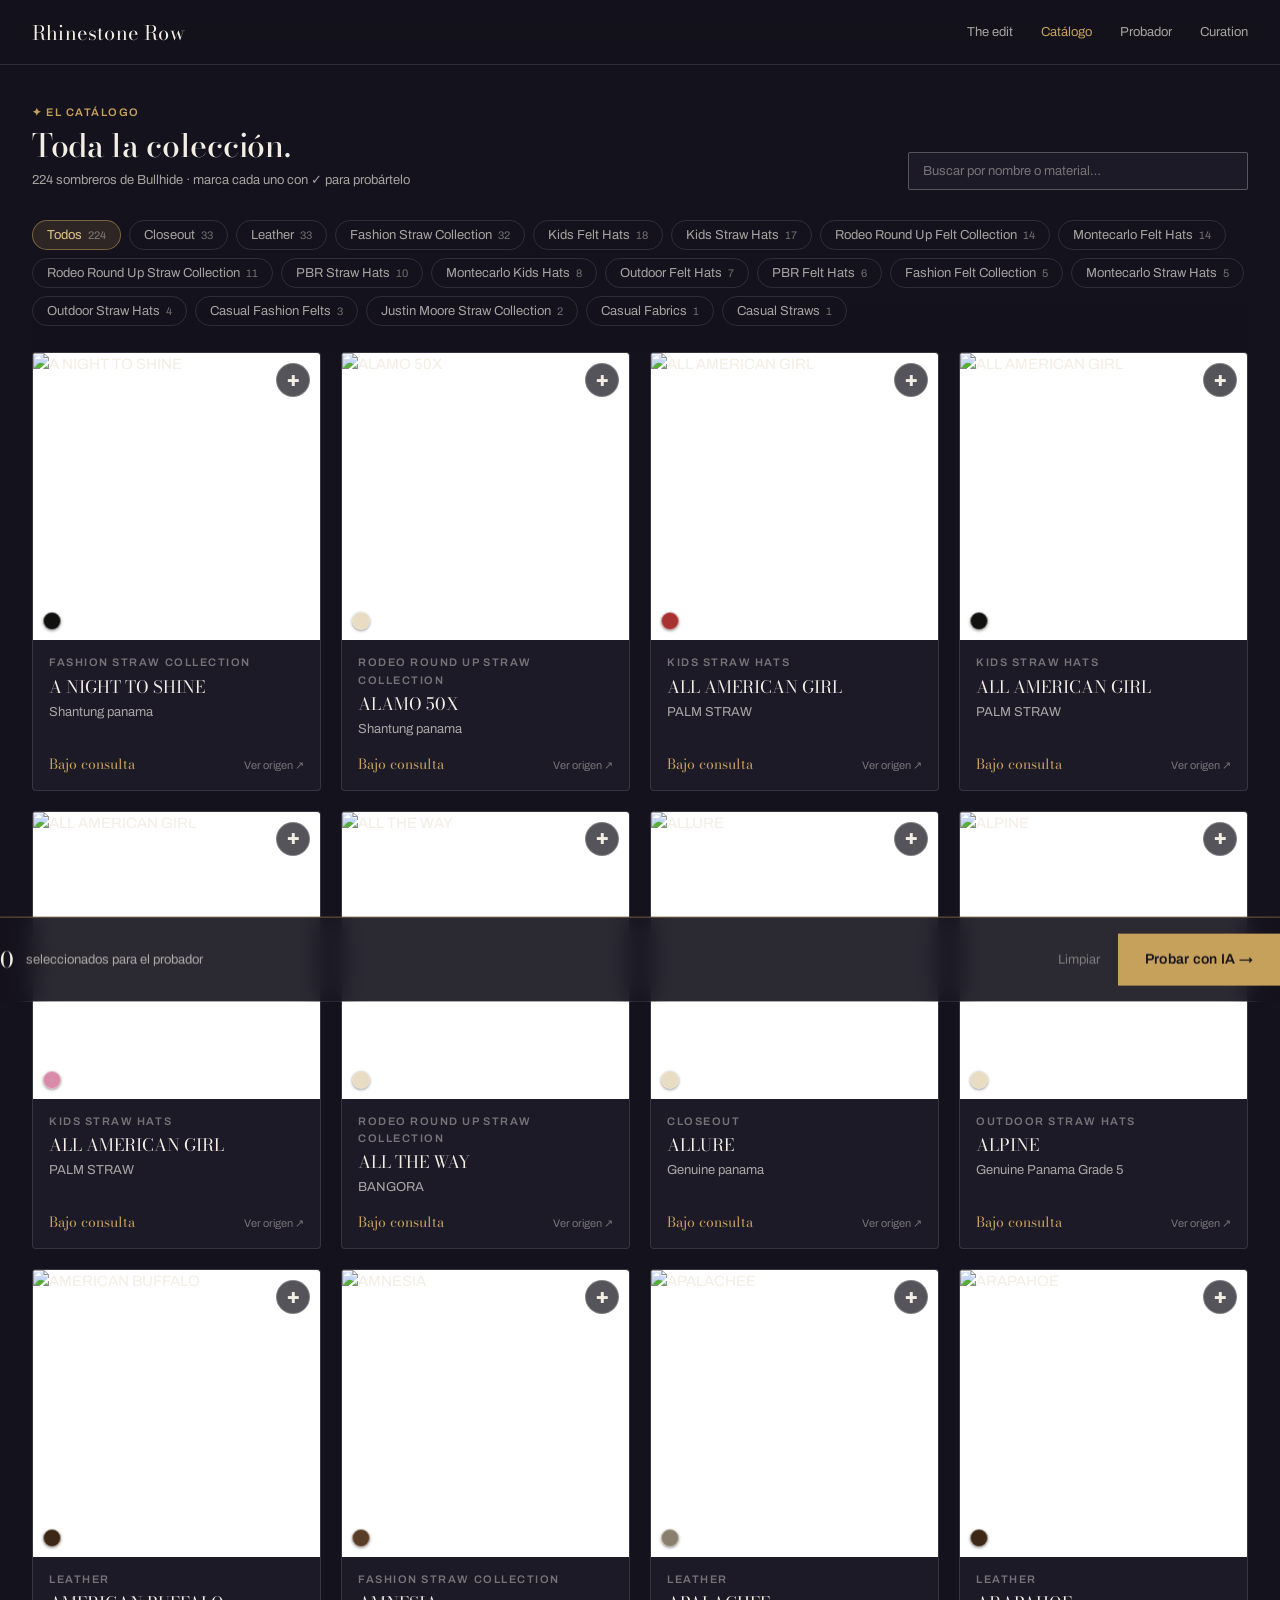
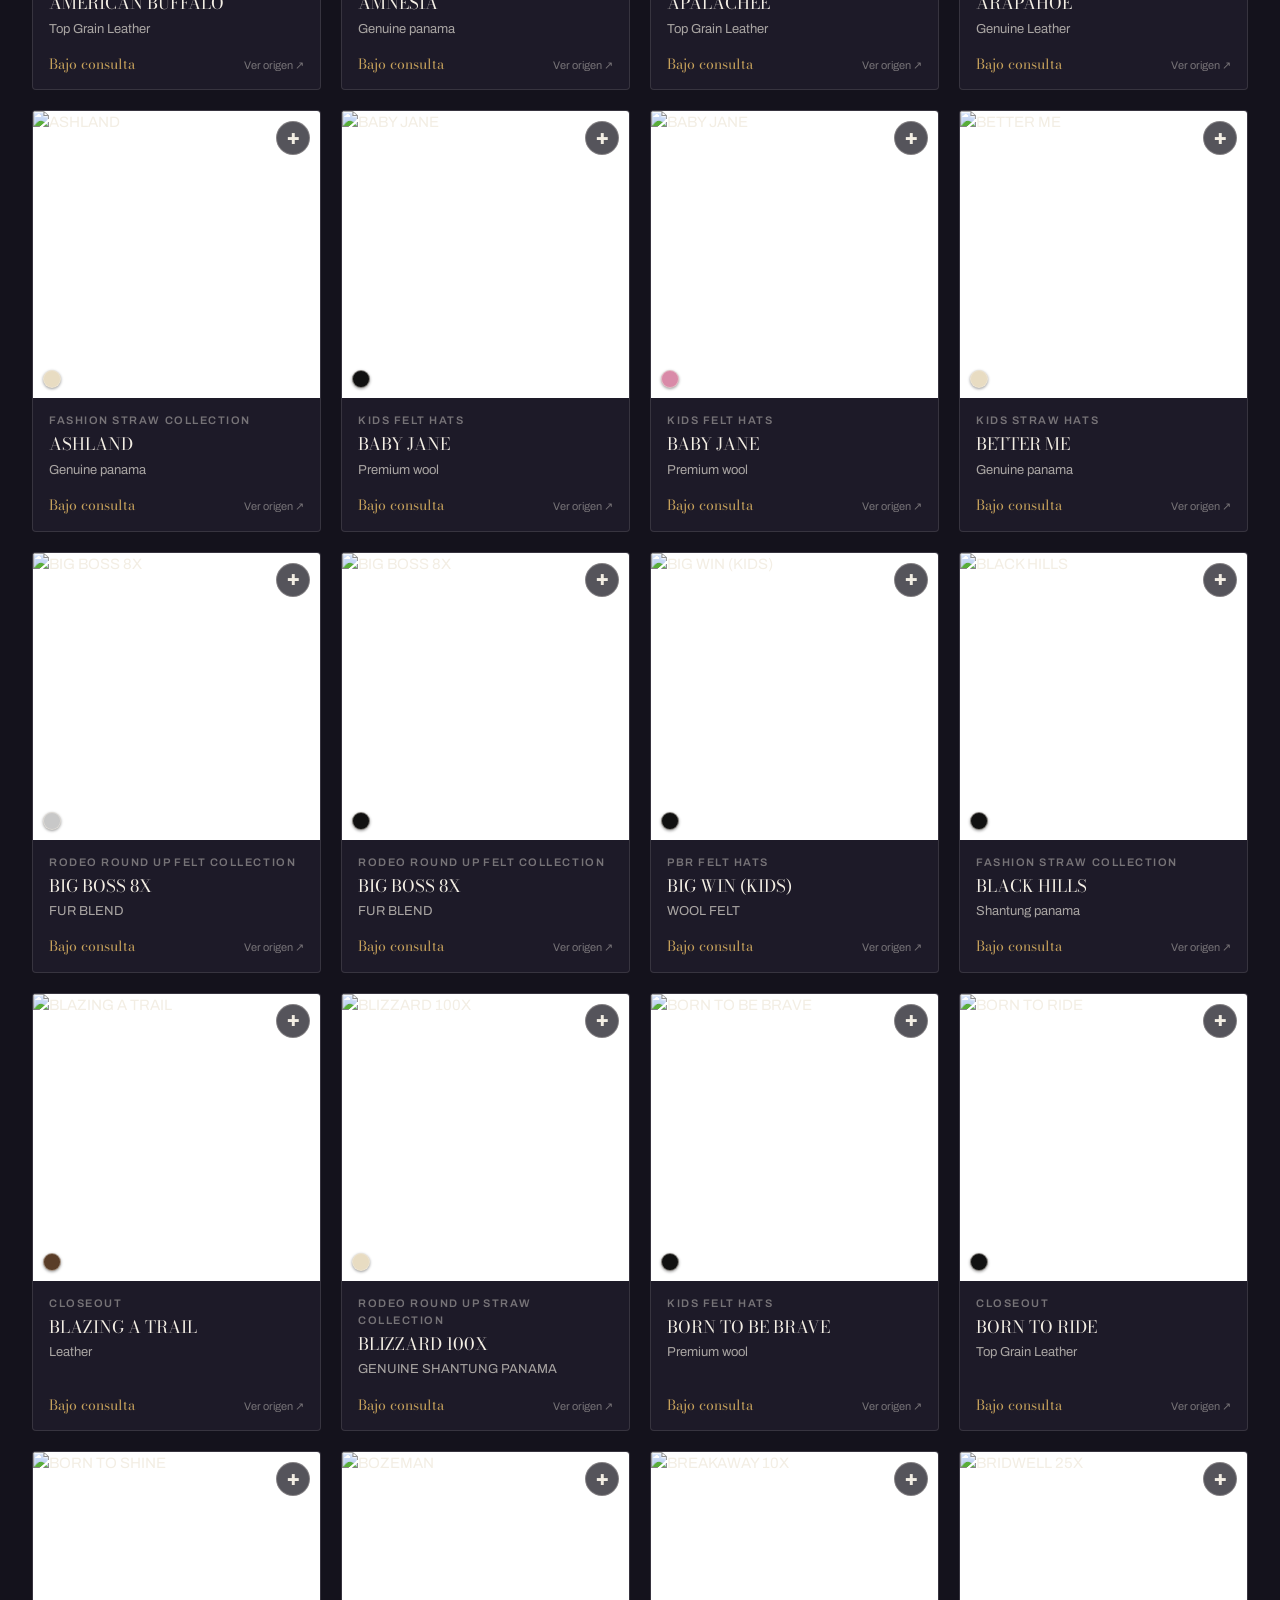
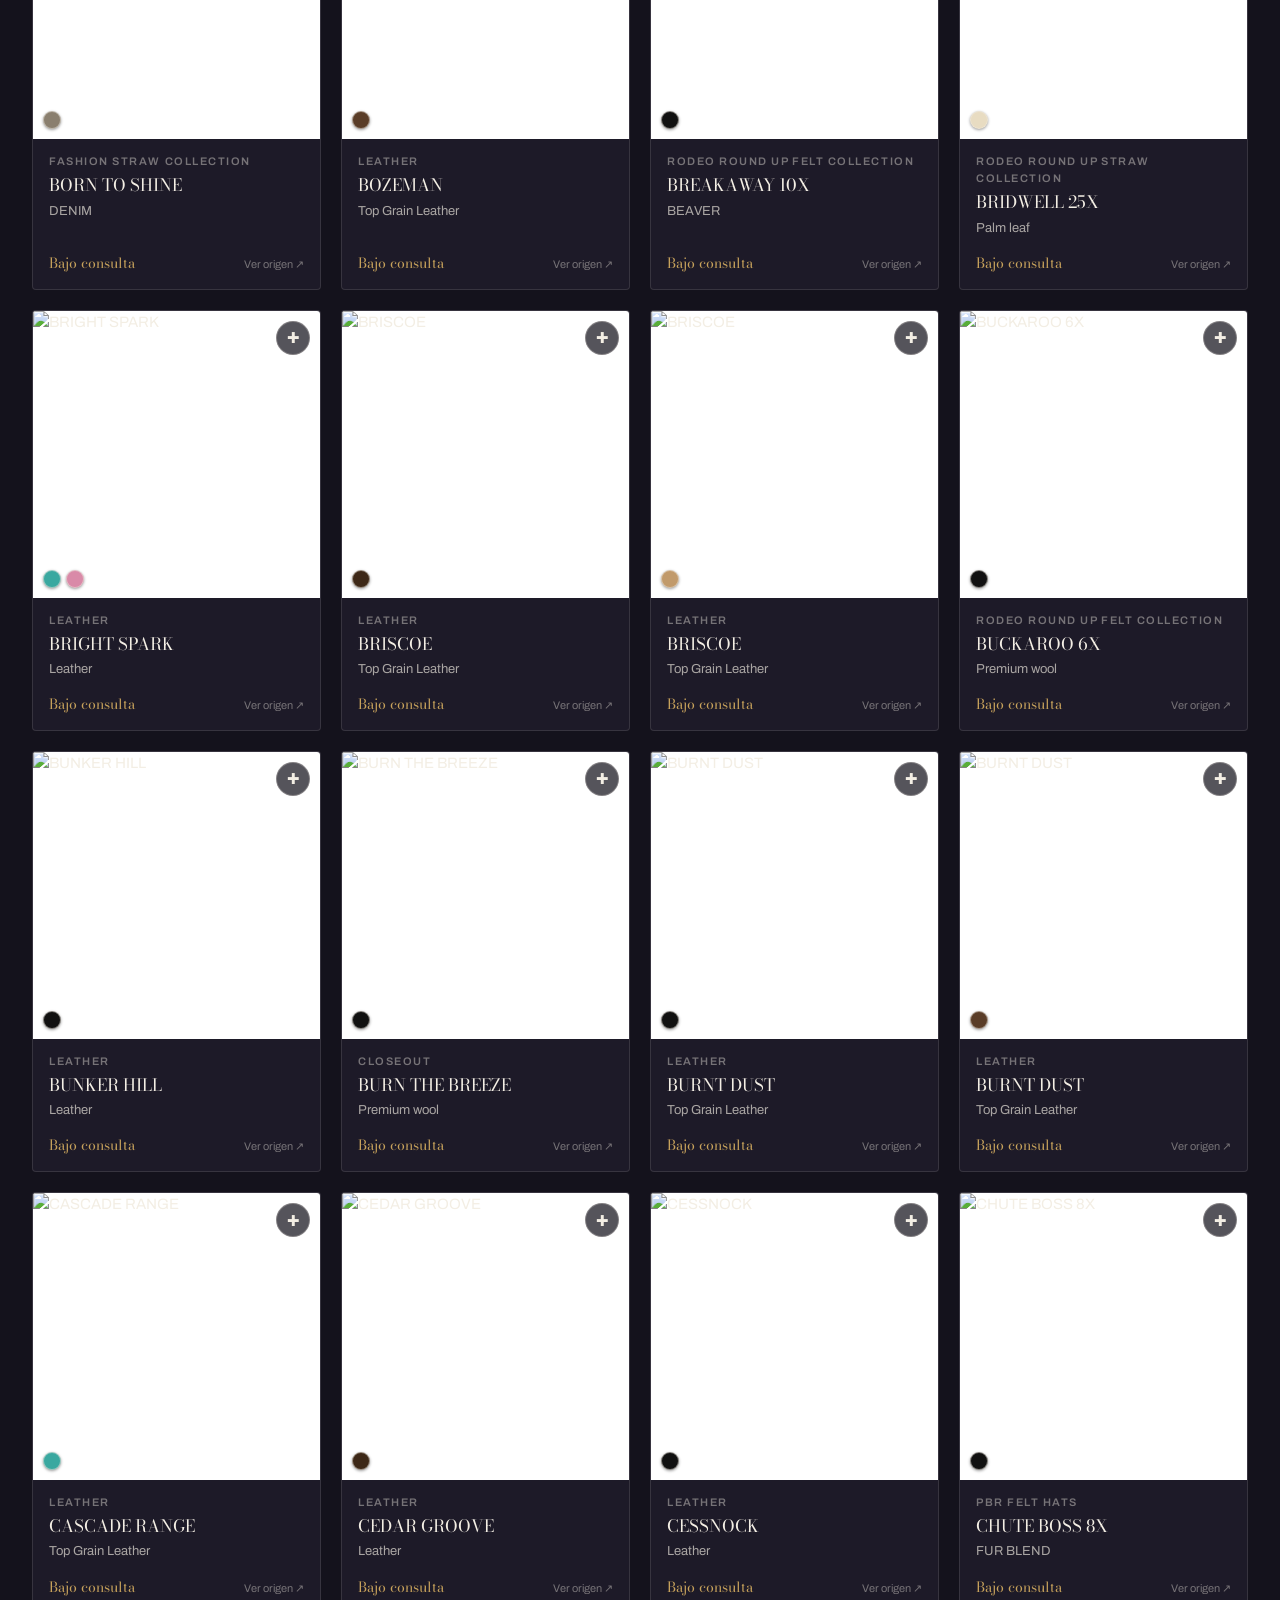
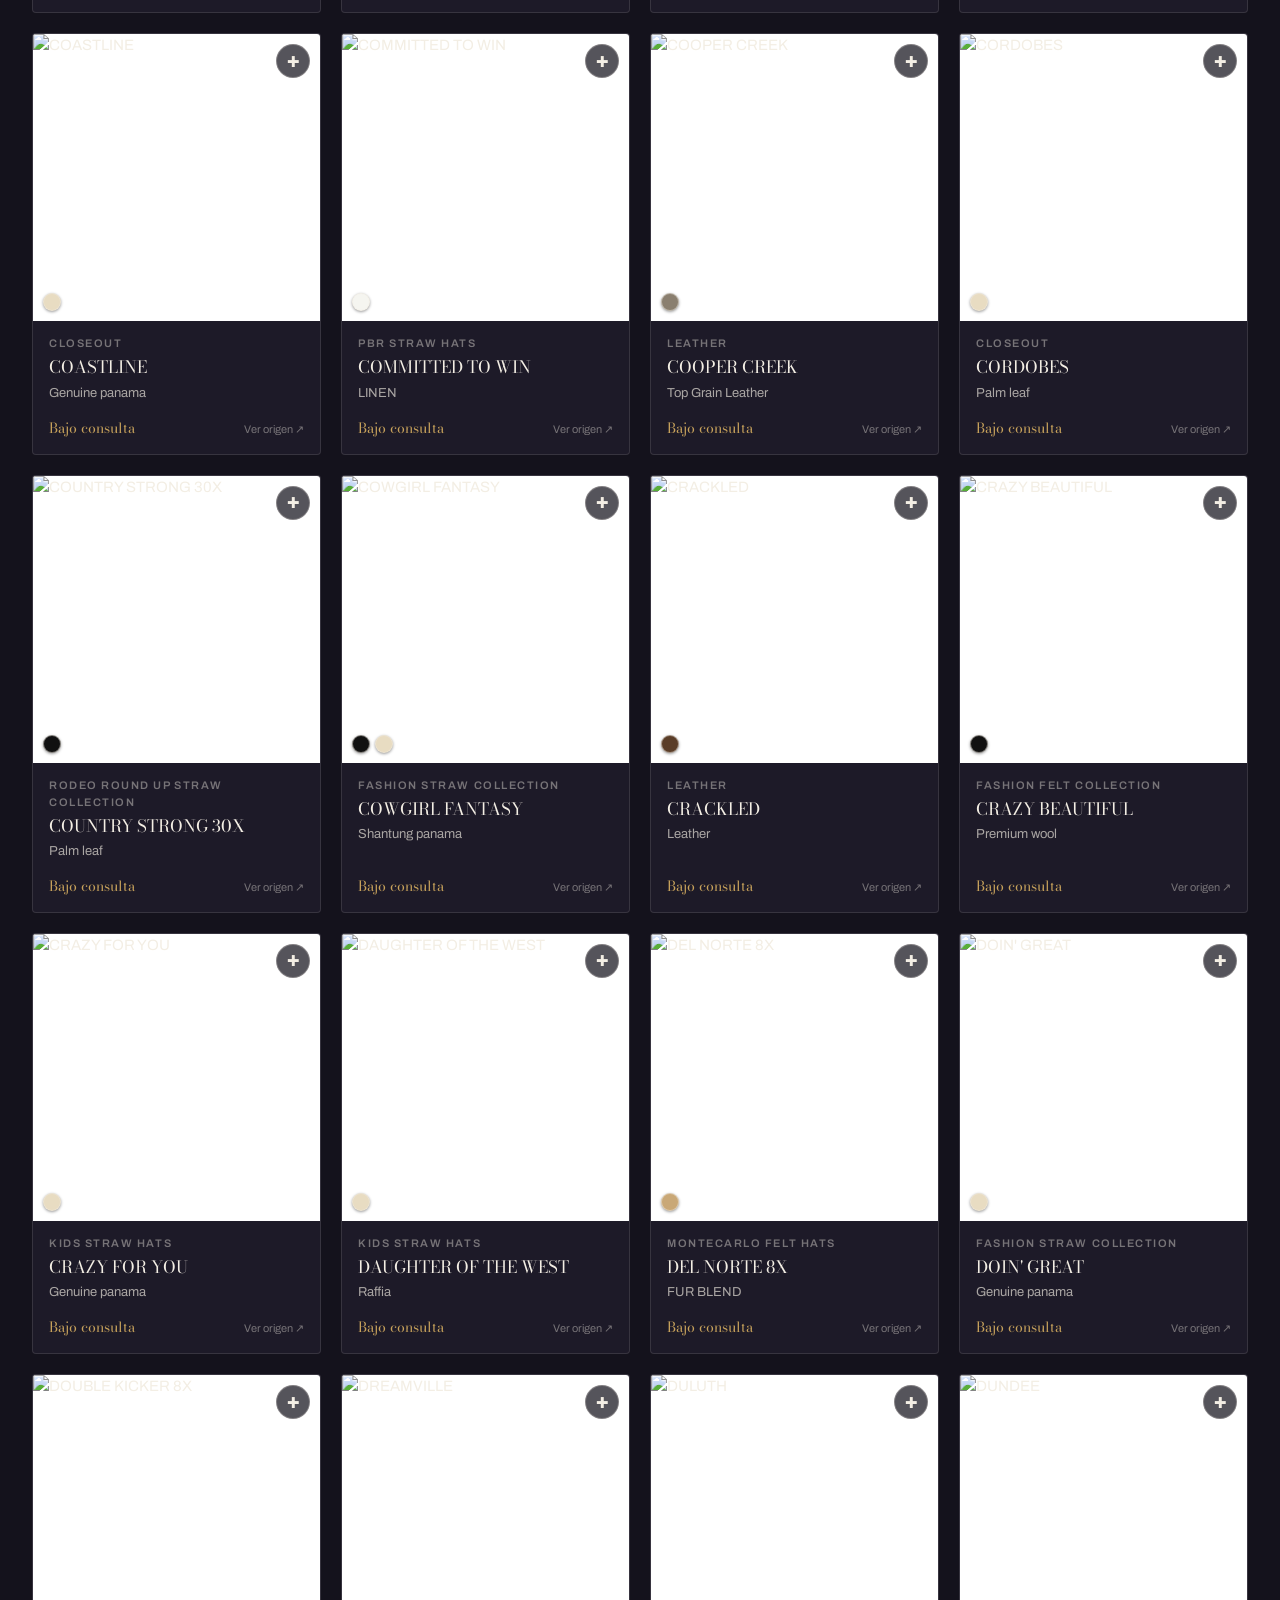
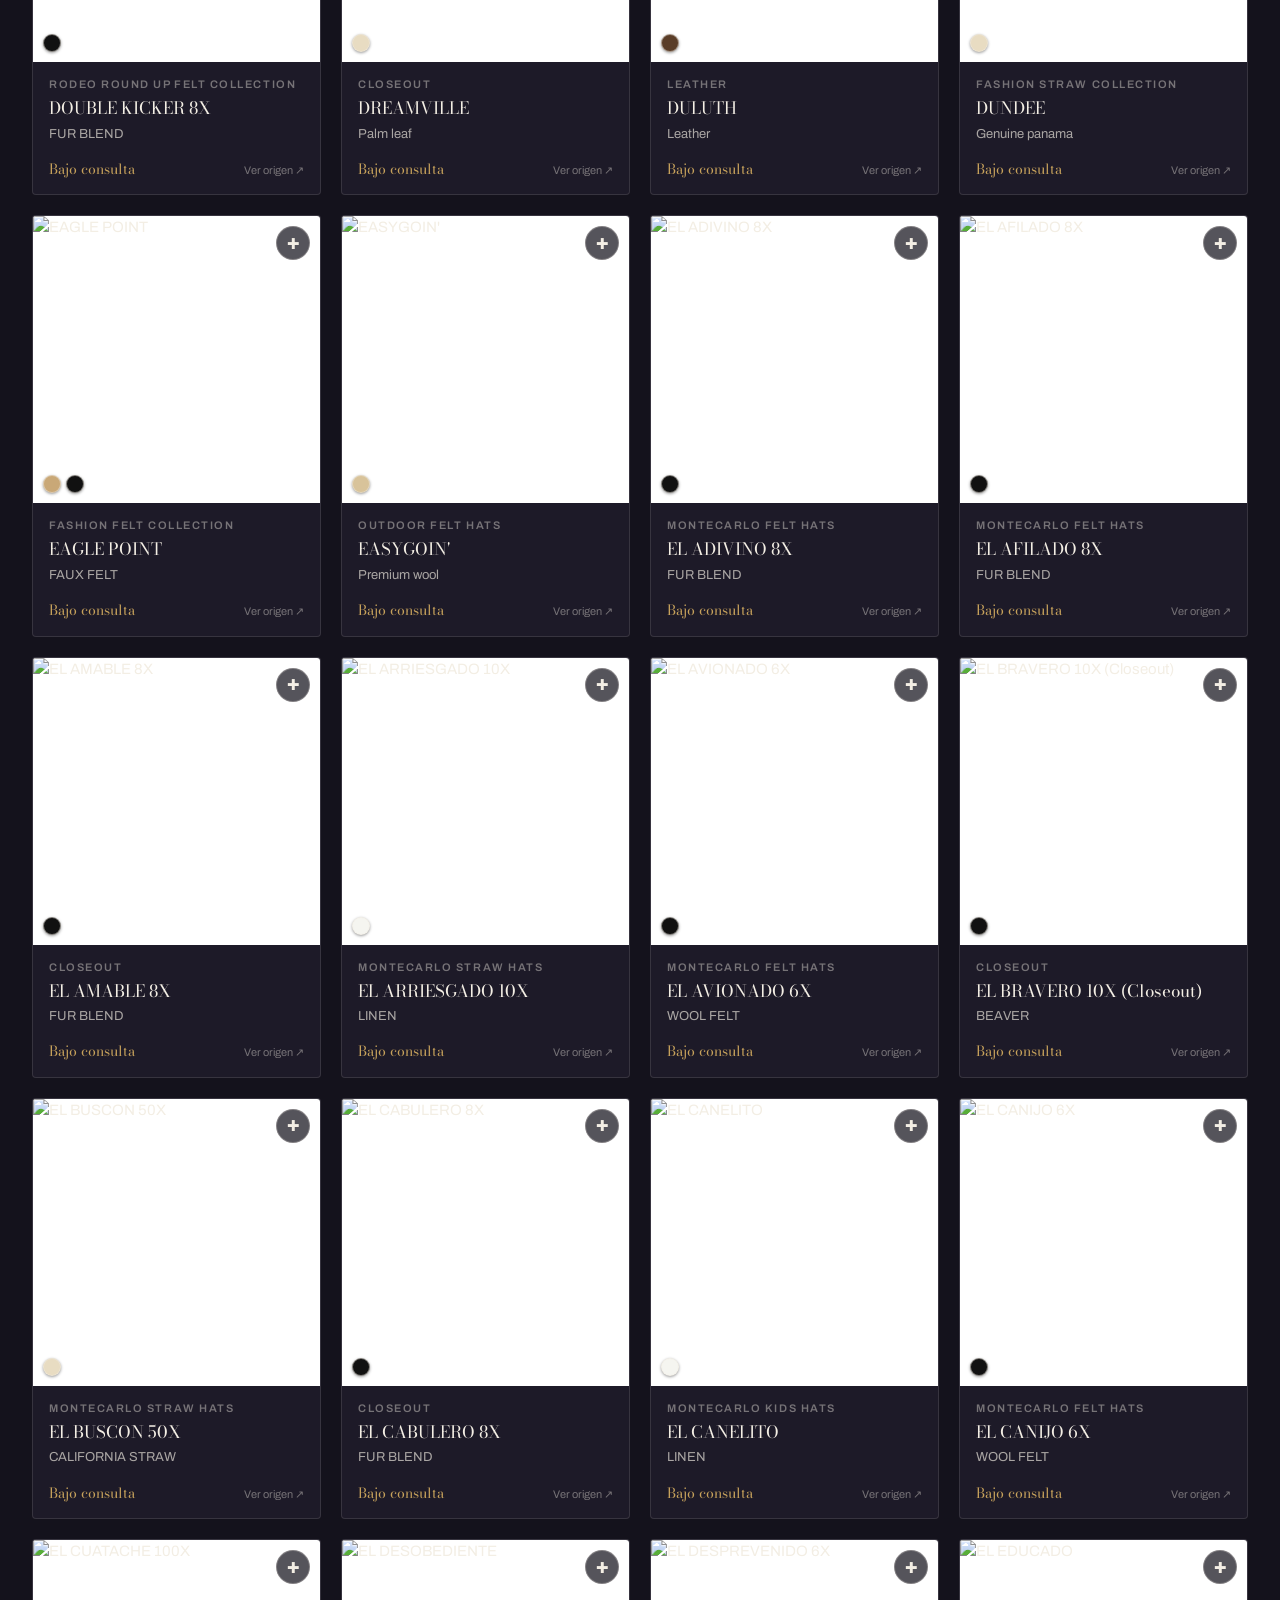
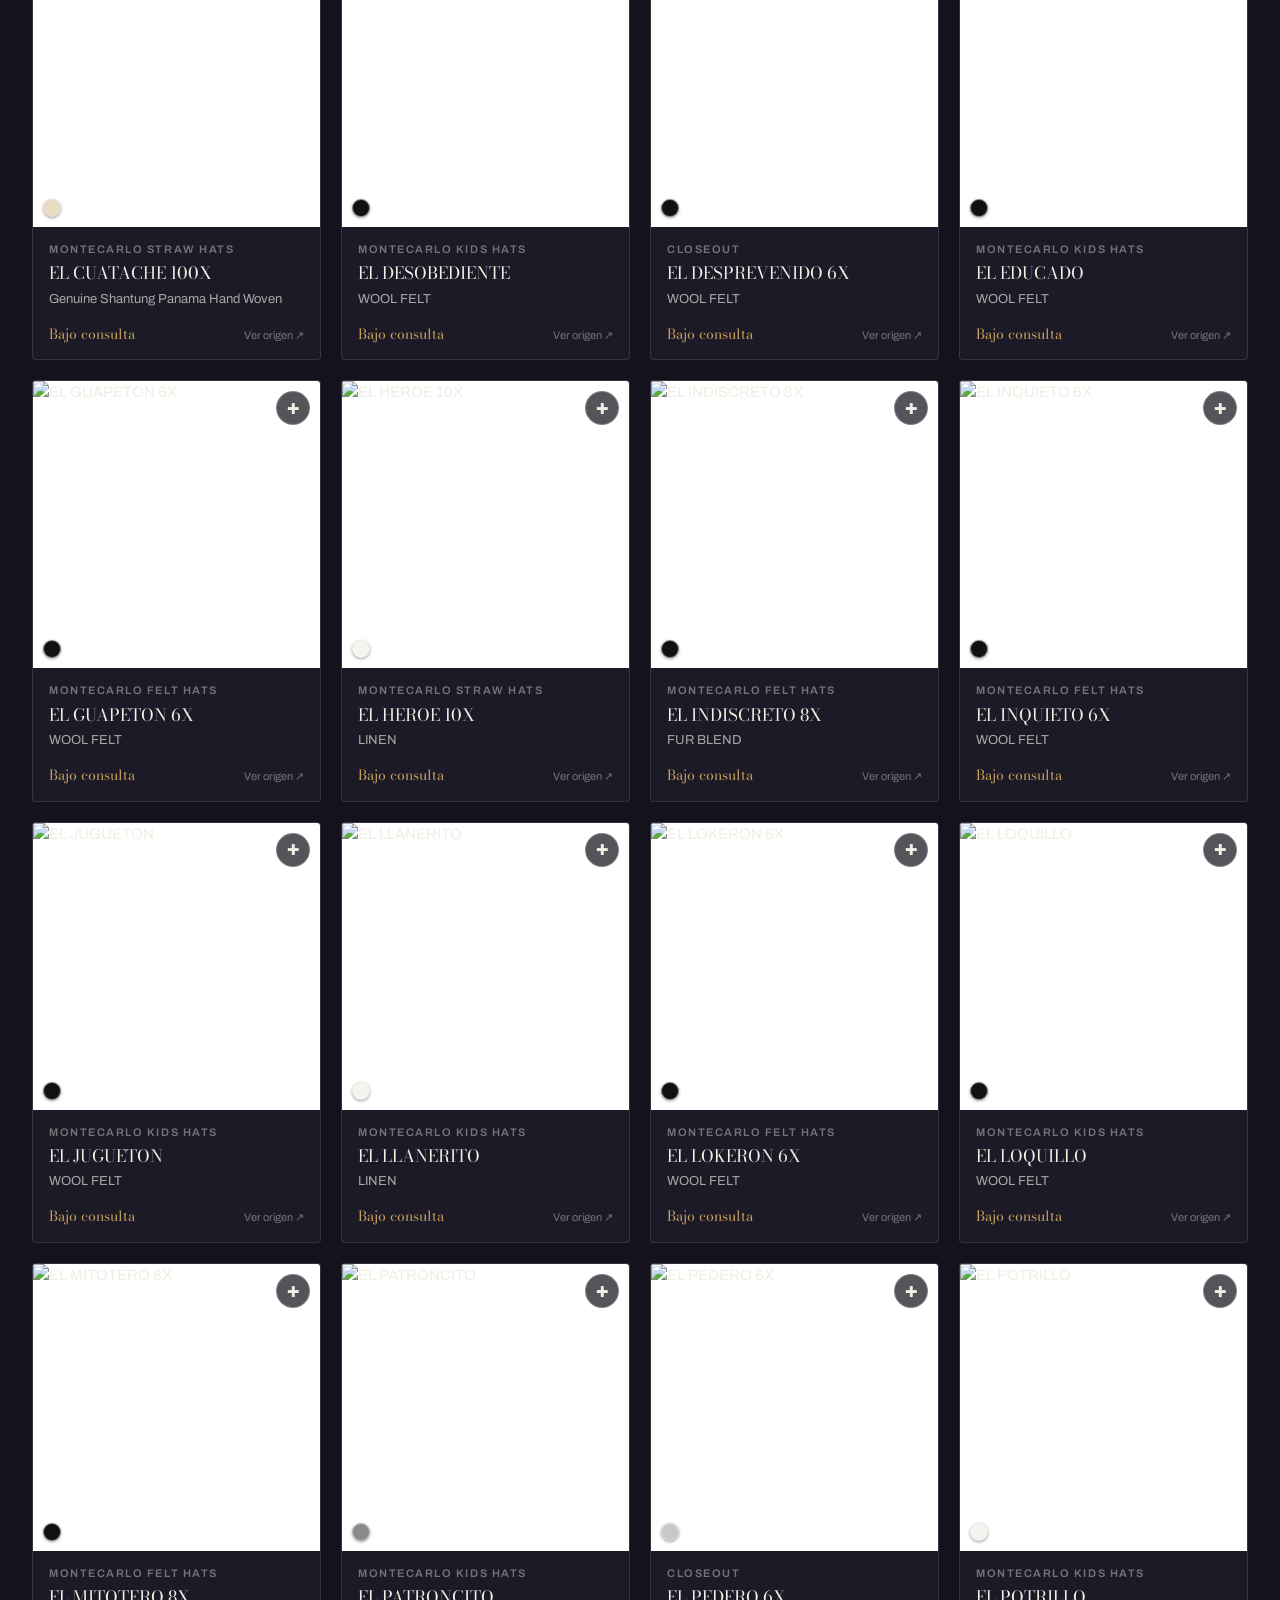
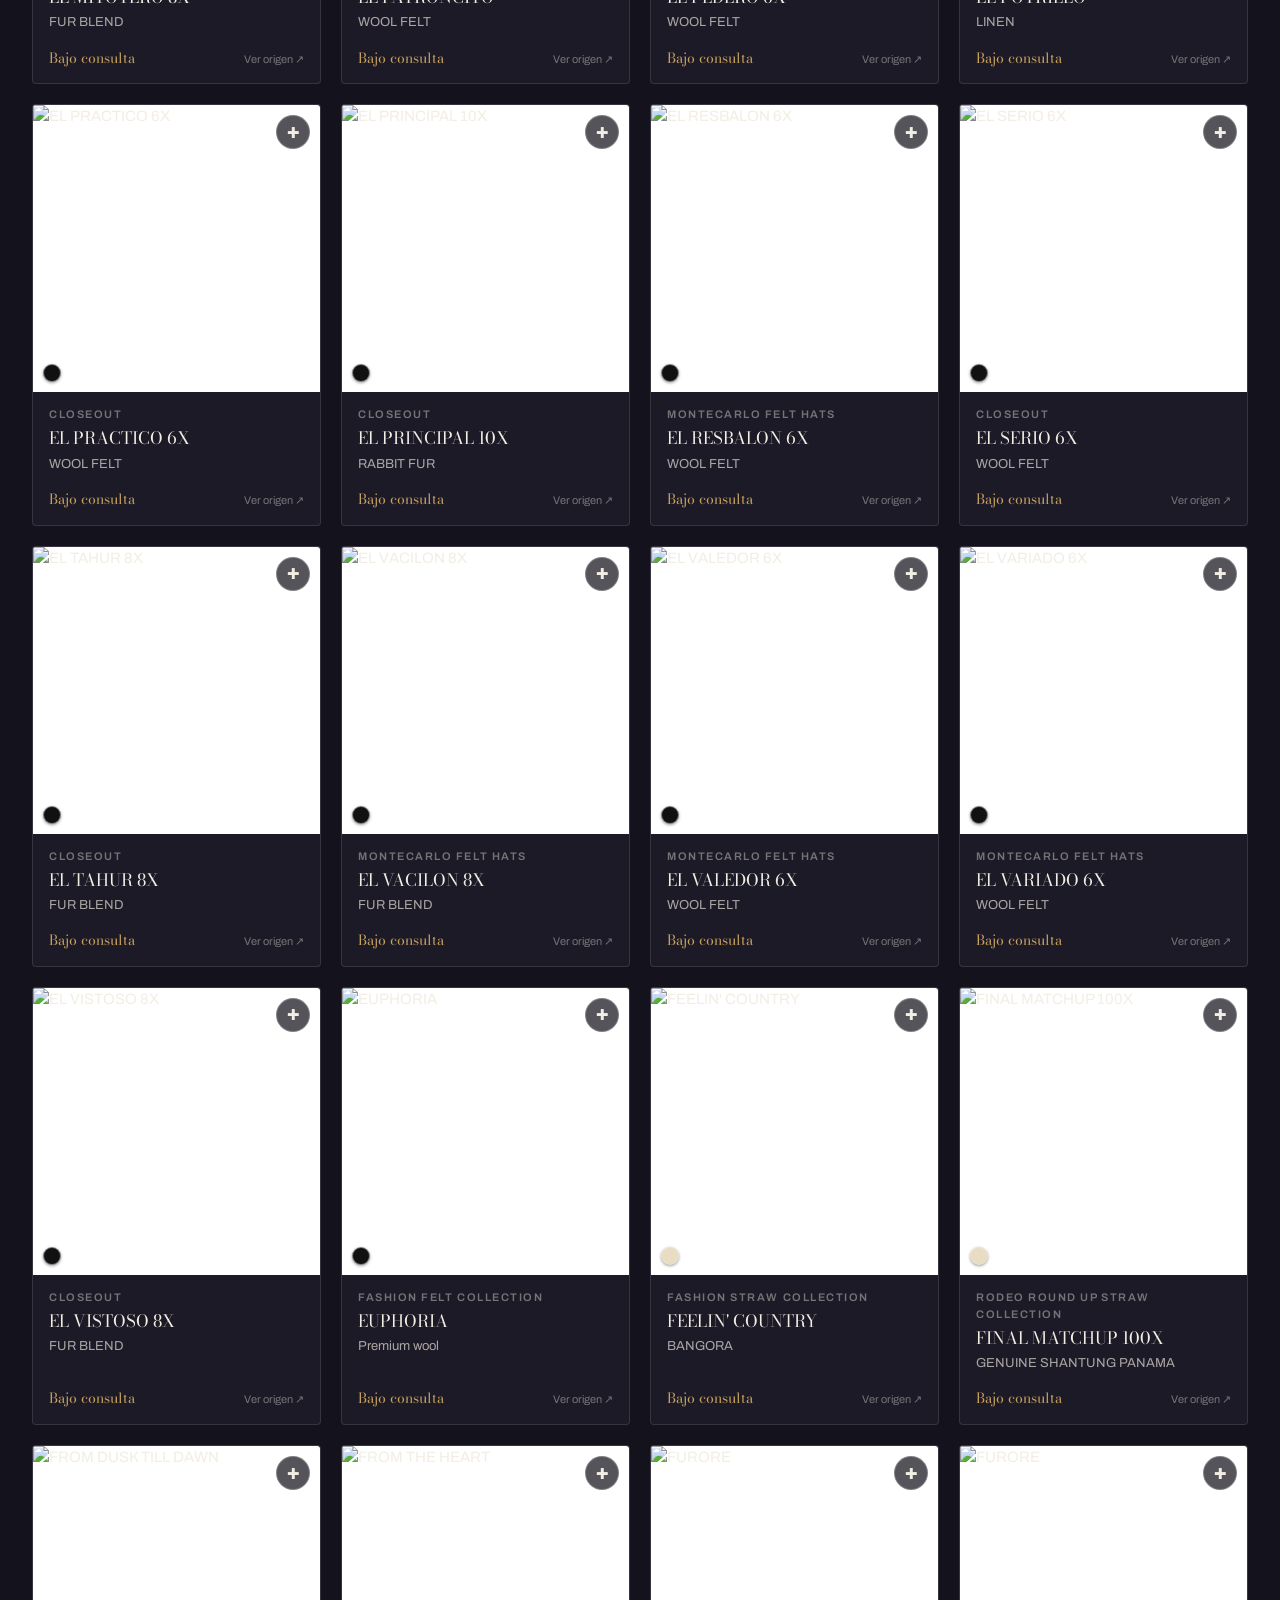
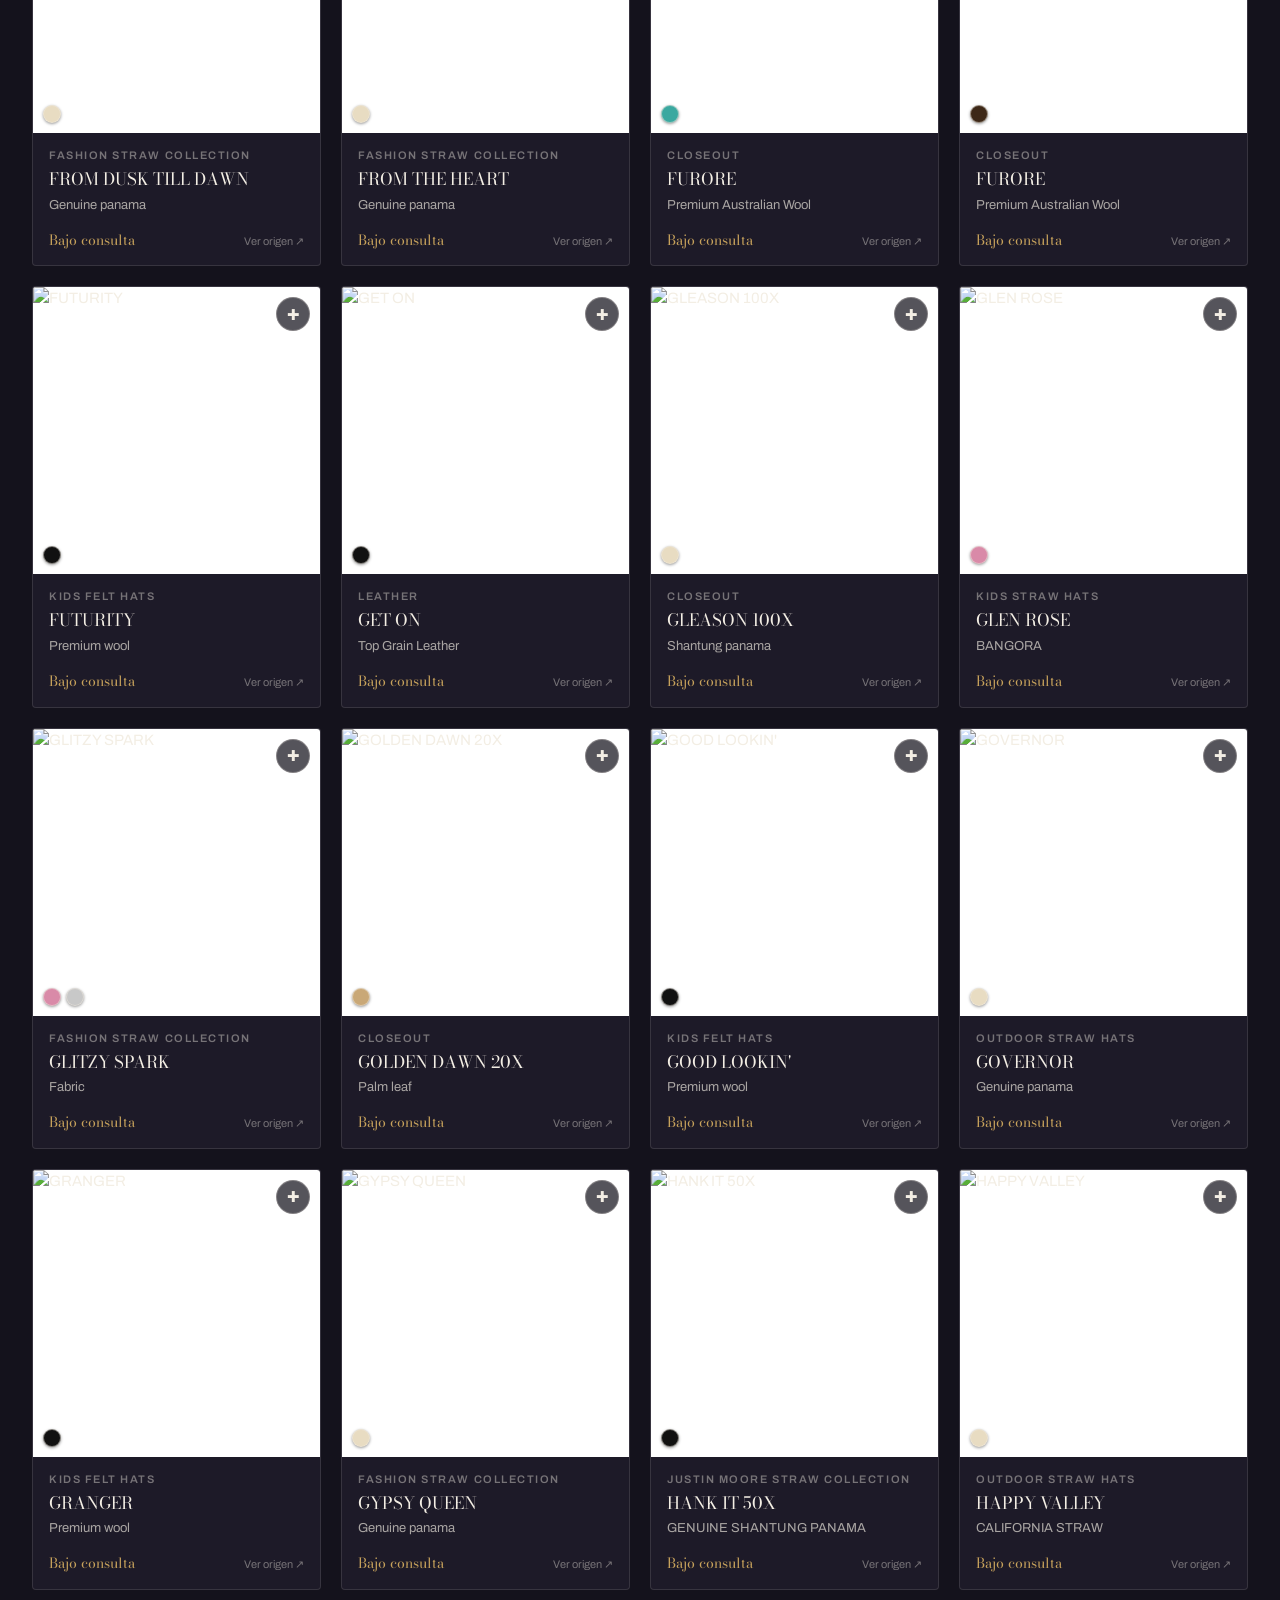
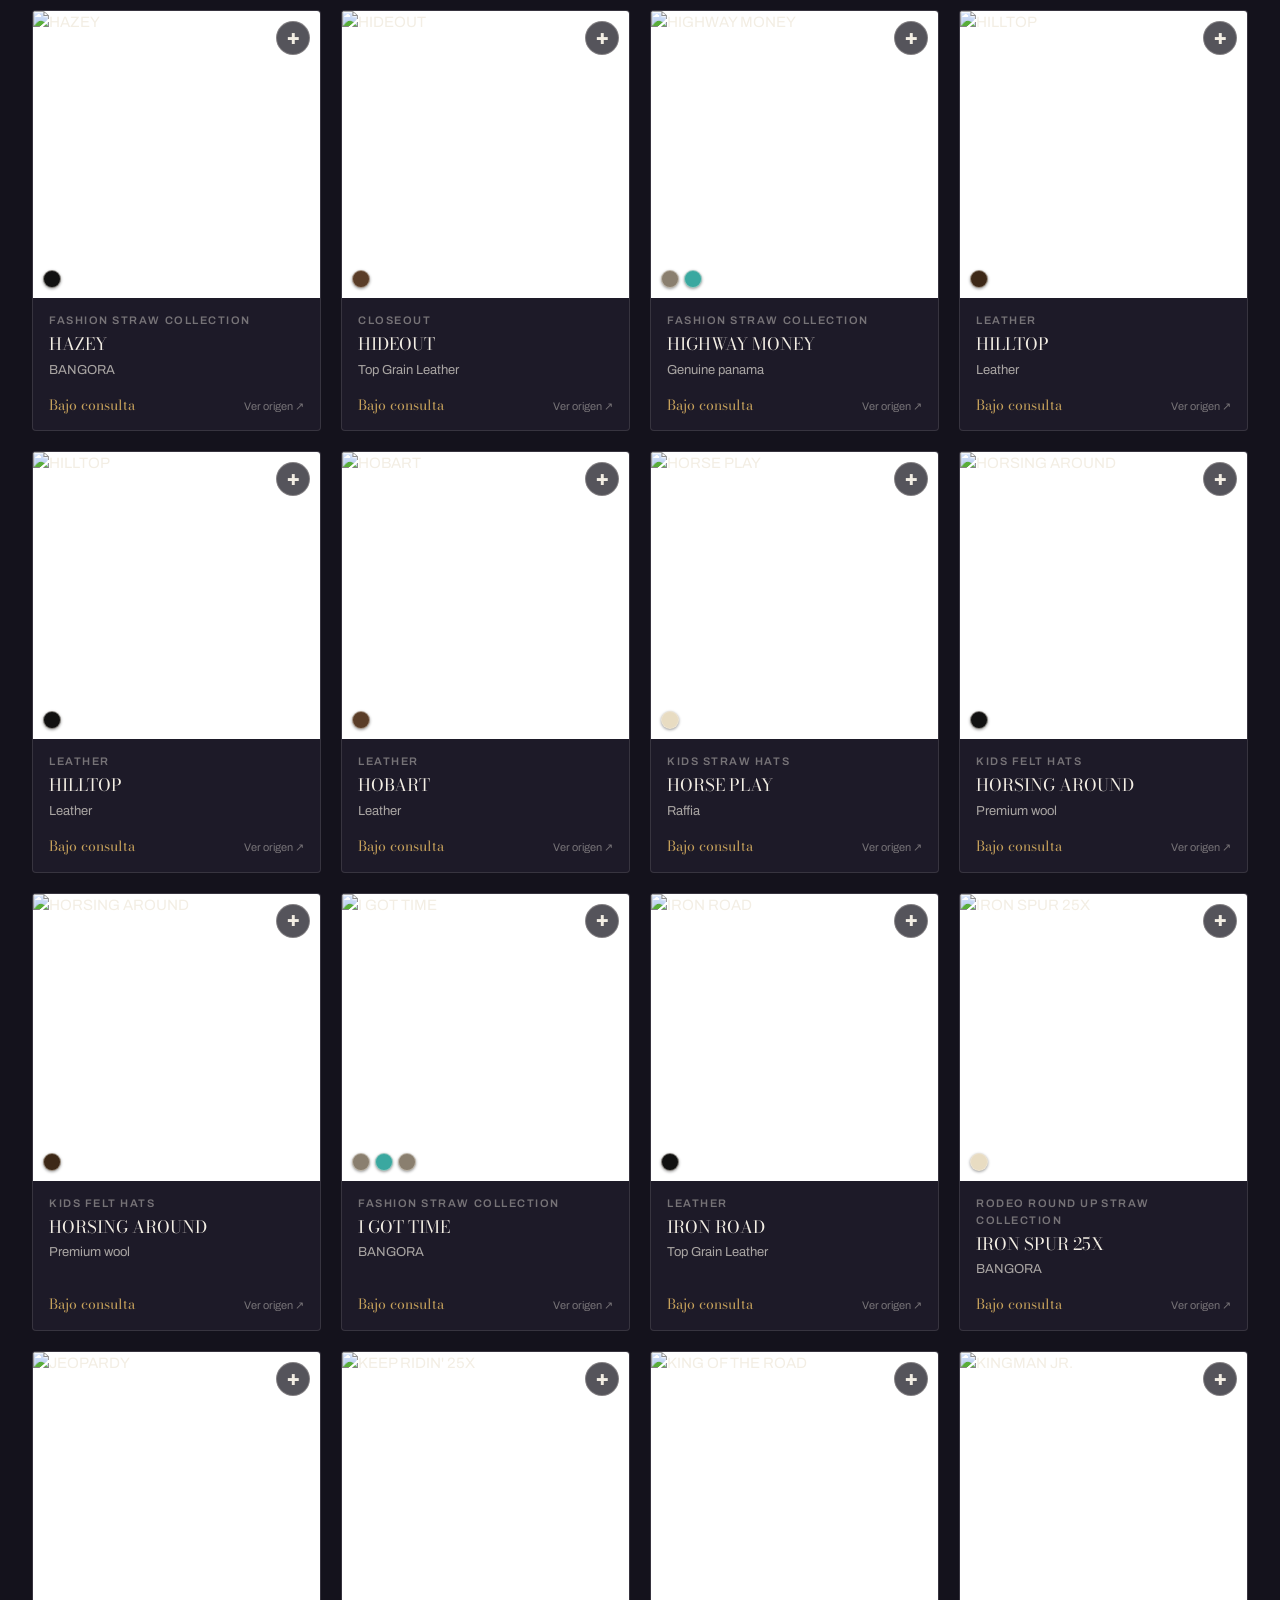
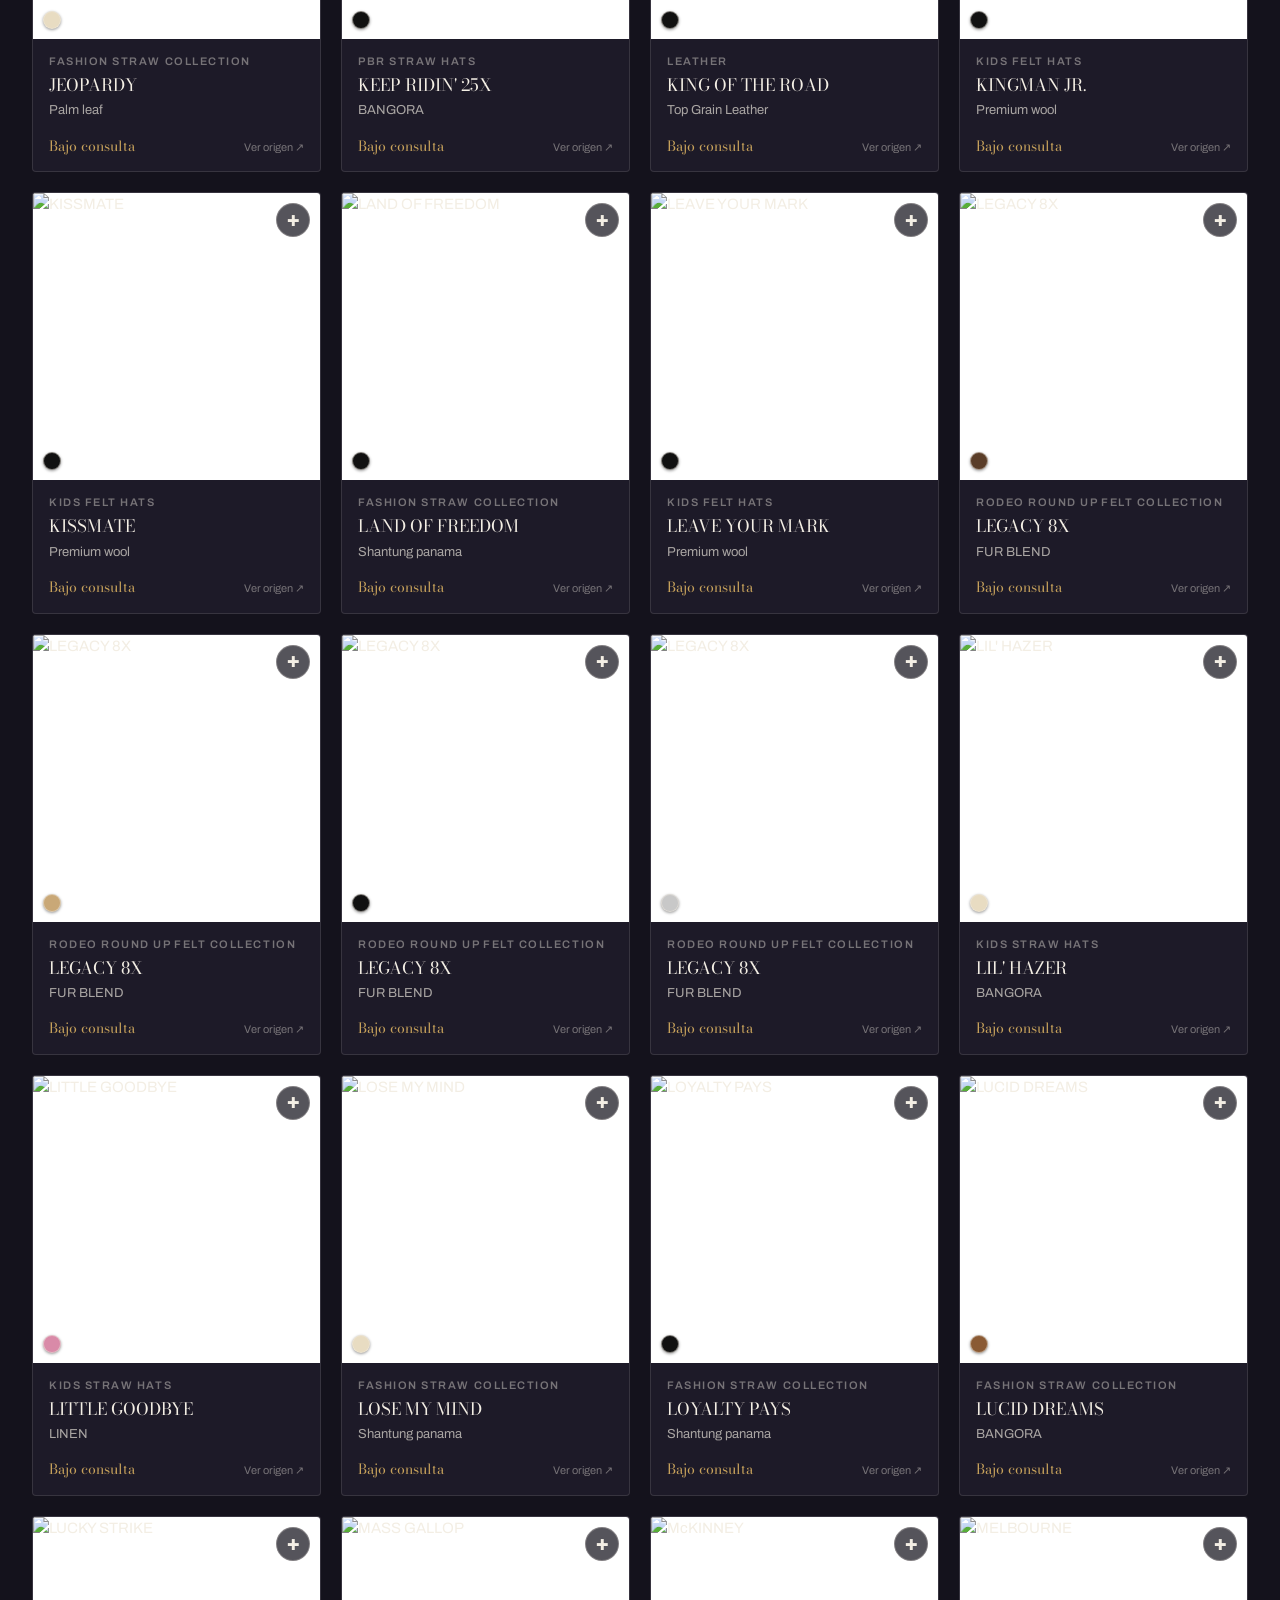
==== commit 0a14b5dc: "Catálogo on-brand con check-marks → probador con IA - catalogo.html: reconstruido con nav de marca, " ====
--- a/catalogo.html
+++ b/catalogo.html
@@ -3,45 +3,60 @@
 <head>
 <meta charset="UTF-8">
 <meta name="viewport" content="width=device-width, initial-scale=1.0">
-<title>Rhinestone Row — Catálogo (preview temporal)</title>
+<title>El catálogo — Rhinestone Row</title>
 <link rel="stylesheet" href="styles.css">
 <style>
 /* ---------- Layout ---------- */
 .wrap{max-width:1280px;margin:0 auto;padding:0 32px}
 
-/* ---------- Top bar ---------- */
-.topbar{position:sticky;top:0;z-index:20;backdrop-filter:blur(12px);-webkit-backdrop-filter:blur(12px);background:rgba(20,18,28,.72);border-bottom:1px solid var(--border-subtle)}
-.topbar-inner{display:flex;align-items:center;justify-content:space-between;gap:24px;height:64px}
-.brand{font-family:var(--font-display);font-size:20px;color:var(--text-primary);display:flex;align-items:center;gap:10px}
-.brand .spark{color:var(--fuchsia);font-size:14px}
-.temp-tag{font-family:var(--font-ui);font-size:10px;font-weight:var(--weight-ui-semibold);letter-spacing:var(--tracking-caps);text-transform:uppercase;color:var(--champagne-bright);border:1px solid var(--border-foil);border-radius:var(--radius-pill);padding:4px 10px}
-.search{flex:1;max-width:360px}
-.search input{width:100%;box-sizing:border-box;background:var(--surface-raised);border:1px solid var(--border-strong);border-radius:var(--radius-1);color:var(--text-primary);font-family:var(--font-ui);font-size:var(--type-small);padding:10px 14px}
+/* ---------- Nav (igual que index/probador) ---------- */
+.nav{position:fixed;top:0;left:0;right:0;z-index:30;backdrop-filter:blur(12px);-webkit-backdrop-filter:blur(12px);background:rgba(20,18,28,.72);border-bottom:1px solid var(--border-subtle)}
+.nav-inner{display:flex;align-items:center;justify-content:space-between;height:64px}
+.nav-logo{font-family:var(--font-display);font-size:20px;color:var(--text-primary);letter-spacing:.01em}
+.nav-logo:hover{opacity:1}
+.nav-links{display:flex;gap:28px;align-items:center}
+.nav-links a{font-family:var(--font-ui);font-size:var(--type-small);color:var(--text-secondary)}
+.nav-links a:hover{color:var(--text-primary);opacity:1}
+.nav-links a.active{color:var(--champagne)}
+.nav-cat-mobile{display:none;font-family:var(--font-ui);font-size:var(--type-small);font-weight:var(--weight-ui-semibold);letter-spacing:.02em;color:var(--champagne);border:1px solid var(--border-foil);padding:8px 16px}
+
+/* ---------- Intro ---------- */
+.intro{padding-top:104px;padding-bottom:8px;display:flex;align-items:flex-end;justify-content:space-between;gap:24px;flex-wrap:wrap}
+.intro-copy{max-width:560px;display:flex;flex-direction:column;gap:8px}
+.intro-copy .rr-caps{color:var(--champagne)}
+.intro h1{font-size:var(--type-title);color:var(--pearl)}
+.intro p{font-family:var(--font-ui);color:var(--text-secondary);margin:0;font-size:var(--type-small)}
+.search{flex:1;min-width:220px;max-width:340px}
+.search input{width:100%;box-sizing:border-box;background:var(--surface-raised);border:1px solid var(--border-strong);border-radius:var(--radius-1);color:var(--text-primary);font-family:var(--font-ui);font-size:var(--type-small);padding:11px 14px}
 .search input::placeholder{color:var(--text-tertiary)}
 .search input:focus{outline:none;border-color:var(--champagne);box-shadow:var(--shadow-foil-glow)}
 
-/* ---------- Intro ---------- */
-.intro{padding-top:40px;padding-bottom:20px}
-.intro h1{font-size:var(--type-title);color:var(--pearl);margin-bottom:8px}
-.intro p{font-family:var(--font-ui);color:var(--text-secondary);margin:0;font-size:var(--type-small)}
-
 /* ---------- Filter chips ---------- */
-.chips{display:flex;flex-wrap:wrap;gap:8px;padding:20px 0 28px}
+.chips{display:flex;flex-wrap:wrap;gap:8px;padding:22px 0 26px;position:sticky;top:64px;z-index:20;background:linear-gradient(180deg,var(--surface-base) 70%,rgba(20,18,28,0));backdrop-filter:blur(6px)}
 .chip{font-family:var(--font-ui);font-size:var(--type-small);color:var(--text-secondary);background:transparent;border:1px solid var(--border-subtle);border-radius:var(--radius-pill);padding:7px 14px;cursor:pointer;transition:border-color var(--dur-fast) var(--ease-out),color var(--dur-fast) var(--ease-out)}
 .chip:hover{border-color:var(--border-foil);color:var(--text-primary)}
 .chip.active{background:rgba(198,161,91,.14);border-color:var(--border-foil);color:var(--champagne-bright)}
 .chip .n{color:var(--text-tertiary);margin-left:6px;font-size:11px}
 
 /* ---------- Grid ---------- */
-.grid{display:grid;grid-template-columns:repeat(4,1fr);gap:20px;padding-bottom:96px}
+.grid{display:grid;grid-template-columns:repeat(4,1fr);gap:20px;padding-bottom:140px}
 .card{background:var(--surface-raised);border:1px solid var(--border-subtle);border-radius:var(--radius-2);overflow:hidden;display:flex;flex-direction:column;transition:border-color var(--dur-base) var(--ease-out)}
 .card:hover{border-color:var(--border-foil)}
-.card-img{aspect-ratio:1/1;position:relative;background:#0B0910;display:flex;align-items:center;justify-content:center}
-.card-img img{position:absolute;inset:0;width:100%;height:100%;object-fit:cover;background:#fff}
-.card-img .ph{color:rgba(243,238,228,.28);font-size:var(--type-micro);letter-spacing:var(--tracking-caps);text-transform:uppercase}
+.card.selected{border-color:var(--champagne)}
+.card-img{aspect-ratio:1/1;position:relative;background:#fff;display:flex;align-items:center;justify-content:center}
+.card-img img{position:absolute;inset:0;width:100%;height:100%;object-fit:cover}
+.card-img .ph{color:rgba(20,18,28,.35);font-size:var(--type-micro);letter-spacing:var(--tracking-caps);text-transform:uppercase}
 .swatches{position:absolute;bottom:10px;left:10px;display:flex;gap:5px;z-index:1}
 .swatch{width:16px;height:16px;border-radius:var(--radius-pill);border:1px solid rgba(243,238,228,.5);box-shadow:0 1px 3px rgba(0,0,0,.4)}
 .more-colors{font-family:var(--font-ui);font-size:10px;color:var(--pearl);background:rgba(20,18,28,.7);border-radius:var(--radius-pill);padding:2px 7px;align-self:center}
+/* check-mark de selección para el probador */
+.card-check{position:absolute;top:10px;right:10px;z-index:2;width:34px;height:34px;border-radius:var(--radius-pill);border:1px solid var(--border-strong);background:rgba(20,18,28,.72);color:var(--pearl);font-size:15px;line-height:1;cursor:pointer;display:flex;align-items:center;justify-content:center;transition:background var(--dur-fast) var(--ease-out),border-color var(--dur-fast) var(--ease-out),color var(--dur-fast) var(--ease-out)}
+.card-check:hover{border-color:var(--champagne);color:var(--champagne)}
+.card-check .ic-plus{display:block}
+.card-check .ic-check{display:none}
+.card.selected .card-check{background:var(--champagne);border-color:var(--champagne);color:var(--ink)}
+.card.selected .card-check .ic-plus{display:none}
+.card.selected .card-check .ic-check{display:block}
 .card-body{padding:14px 16px;display:flex;flex-direction:column;gap:5px;flex:1}
 .card-cat{color:var(--text-tertiary)}
 .card-name{font-family:var(--font-display);font-size:17px;color:var(--pearl);line-height:1.2}
@@ -50,5867 +65,80 @@
 .card-price{font-family:var(--font-display);font-size:14px;color:var(--text-accent)}
 .card-link{font-family:var(--font-ui);font-size:11px;color:var(--text-tertiary)}
 .card-link:hover{color:var(--champagne)}
-
 .empty{padding:60px 0;text-align:center;color:var(--text-tertiary);font-family:var(--font-ui)}
 
+/* ---------- Barra de selección ---------- */
+.selbar{position:fixed;left:0;right:0;bottom:0;z-index:40;transform:translateY(120%);transition:transform var(--dur-base) var(--ease-out);background:rgba(20,18,28,.9);backdrop-filter:blur(12px);-webkit-backdrop-filter:blur(12px);border-top:1px solid var(--border-foil)}
+.selbar.show{transform:translateY(0)}
+.selbar-inner{display:flex;align-items:center;justify-content:space-between;gap:16px;padding:16px 0}
+.selbar-info{display:flex;align-items:center;gap:12px;font-family:var(--font-ui);color:var(--text-secondary);font-size:var(--type-small)}
+.selbar-count{font-family:var(--font-display);font-size:22px;color:var(--pearl)}
+.selbar-thumbs{display:flex;gap:6px}
+.selbar-thumbs img{width:38px;height:38px;object-fit:cover;border-radius:var(--radius-1);background:#fff;border:1px solid var(--border-subtle)}
+.selbar-actions{display:flex;align-items:center;gap:12px}
+.selbar-clear{font-family:var(--font-ui);font-size:var(--type-small);color:var(--text-tertiary);background:none;border:none;cursor:pointer}
+.selbar-clear:hover{color:var(--text-secondary)}
+.btn{font-family:var(--font-ui);font-weight:var(--weight-ui-semibold);letter-spacing:.02em;cursor:pointer;border:1px solid transparent;border-radius:var(--radius-0);display:inline-flex;align-items:center;justify-content:center;gap:8px;padding:14px 26px;font-size:14px;transition:background var(--dur-fast) var(--ease-out),color var(--dur-fast) var(--ease-out)}
+.btn-foil{background:var(--champagne);color:var(--ink)}
+.btn-foil:hover{background:var(--champagne-bright);opacity:1;color:var(--ink)}
+
 @media (max-width:1024px){.grid{grid-template-columns:repeat(3,1fr)}}
-@media (max-width:768px){.grid{grid-template-columns:repeat(2,1fr)}.search{display:none}}
+@media (max-width:768px){
+  .grid{grid-template-columns:repeat(2,1fr)}
+  .nav-links{display:none}
+  .nav-cat-mobile{display:inline-flex}
+  .selbar-thumbs{display:none}
+}
 @media (max-width:480px){.grid{grid-template-columns:1fr}}
 </style>
 </head>
 <body>
 
-<div class="topbar">
-  <div class="wrap topbar-inner">
-    <div class="brand"><span class="spark">✦</span> Rhinestone Row <span class="temp-tag">Preview · Bullhide</span></div>
-    <div class="search"><input id="q" type="search" placeholder="Buscar por nombre o material…" autocomplete="off"></div>
+<nav class="nav">
+  <div class="wrap nav-inner">
+    <a href="index.html" class="nav-logo">Rhinestone Row</a>
+    <div class="nav-links">
+      <a href="index.html#edit">The edit</a>
+      <a href="catalogo.html" class="active">Catálogo</a>
+      <a href="probador.html">Probador</a>
+      <a href="index.html#curation">Curation</a>
+    </div>
+    <a href="probador.html" class="nav-cat-mobile">Probador</a>
   </div>
-</div>
+</nav>
 
 <div class="wrap">
   <section class="intro">
-    <h1>Catálogo — vista temporal</h1>
-    <p id="summary">Cargando catálogo…</p>
+    <div class="intro-copy">
+      <span class="rr-caps">✦ El catálogo</span>
+      <h1>Toda la colección.</h1>
+      <p id="summary">Cargando sombreros…</p>
+    </div>
+    <div class="search"><input id="q" type="search" placeholder="Buscar por nombre o material…" autocomplete="off"></div>
   </section>
   <div class="chips" id="chips"></div>
   <div class="grid" id="grid"></div>
 </div>
 
-<script id="catalogo-data" type="application/json">
-{
- "products": [
-  {
-   "ref": "16MFTT",
-   "name": "2-Tone Feather",
-   "material": null,
-   "brim": null,
-   "sizes": null,
-   "description": null,
-   "categories": [
-    "Promotional Materials"
-   ],
-   "variants": [
-    {
-     "color": null,
-     "finish": null,
-     "price": null,
-     "currency": "USD",
-     "url": "https://www.bullhidehats.com/2-tone-feather",
-     "images": [
-      "https://www.bullhidehats.com/sites/default/files/product_images/2tone.jpg"
-     ]
-    }
-   ]
-  },
-  {
-   "ref": "2968",
-   "name": "A NIGHT TO SHINE",
-   "material": "Shantung panama",
-   "brim": "3 3/4\"",
-   "sizes": "S - M - L - XL",
-   "description": null,
-   "categories": [
-    "Fashion Straw Collection"
-   ],
-   "variants": [
-    {
-     "color": "Black",
-     "finish": null,
-     "price": null,
-     "currency": "USD",
-     "url": "https://www.bullhidehats.com/night-shine",
-     "images": [
-      "https://www.bullhidehats.com/sites/default/files/product_images/2968_0.jpg"
-     ]
-    }
-   ]
-  },
-  {
-   "ref": "0272",
-   "name": "ALAMO 50X",
-   "material": "Shantung panama",
-   "brim": "4\"",
-   "sizes": "6 3/4 - 6 7/8 - 7 - 7 1/8 - 7 1/4 - 7 3/8 - 7 1/2 - 7 5/8",
-   "description": null,
-   "categories": [
-    "Rodeo Round Up Straw Collection"
-   ],
-   "variants": [
-    {
-     "color": "Natural",
-     "finish": null,
-     "price": null,
-     "currency": "USD",
-     "url": "https://www.bullhidehats.com/straw-hats/rodeo-round-straw-collection/alamo-50x",
-     "images": [
-      "https://www.bullhidehats.com/sites/default/files/product_images/0272_1.jpg"
-     ]
-    }
-   ]
-  },
-  {
-   "ref": "2717R",
-   "name": "ALL AMERICAN GIRL",
-   "material": "PALM STRAW",
-   "brim": "3 1/4\"",
-   "sizes": "S-M - L-XL",
-   "description": null,
-   "categories": [
-    "Kids Straw Hats"
-   ],
-   "variants": [
-    {
-     "color": "Red",
-     "finish": null,
-     "price": null,
-     "currency": "USD",
-     "url": "https://www.bullhidehats.com/all-american-girl",
-     "images": [
-      "https://www.bullhidehats.com/sites/default/files/product_images/2717r.jpg"
-     ]
-    }
-   ]
-  },
-  {
-   "ref": "2717BL",
-   "name": "ALL AMERICAN GIRL",
-   "material": "PALM STRAW",
-   "brim": "3 1/4\"",
-   "sizes": "S-M - L-XL",
-   "description": null,
-   "categories": [
-    "Kids Straw Hats"
-   ],
-   "variants": [
-    {
-     "color": "Black",
-     "finish": null,
-     "price": null,
-     "currency": "USD",
-     "url": "https://www.bullhidehats.com/kids/kids-straw-hats/all-american-girl-1",
-     "images": [
-      "https://www.bullhidehats.com/sites/default/files/product_images/2717BL.jpg"
-     ]
-    }
-   ]
-  },
-  {
-   "ref": "2717P",
-   "name": "ALL AMERICAN GIRL",
-   "material": "PALM STRAW",
-   "brim": "3 1/4\"",
-   "sizes": "S-M - L-XL",
-   "description": null,
-   "categories": [
-    "Kids Straw Hats"
-   ],
-   "variants": [
-    {
-     "color": "Pink",
-     "finish": null,
-     "price": null,
-     "currency": "USD",
-     "url": "https://www.bullhidehats.com/all-american-girl-0",
-     "images": [
-      "https://www.bullhidehats.com/sites/default/files/product_images/2717p.jpg"
-     ]
-    }
-   ]
-  },
-  {
-   "ref": "5120",
-   "name": "ALL THE WAY",
-   "material": "BANGORA",
-   "brim": "4 1/4\"",
-   "sizes": "S - M - L - XL",
-   "description": null,
-   "categories": [
-    "Rodeo Round Up Straw Collection"
-   ],
-   "variants": [
-    {
-     "color": "Natural (Distressed)",
-     "finish": null,
-     "price": null,
-     "currency": "USD",
-     "url": "https://www.bullhidehats.com/all-way",
-     "images": [
-      "https://www.bullhidehats.com/sites/default/files/product_images/5120-natural-01.jpg"
-     ]
-    }
-   ]
-  },
-  {
-   "ref": "BR0017",
-   "name": "ALLURE",
-   "material": "Genuine panama",
-   "brim": "2 3/4\"",
-   "sizes": "S - M - L - XL",
-   "description": null,
-   "categories": [
-    "Closeout"
-   ],
-   "variants": [
-    {
-     "color": "Chocolate - Natural",
-     "finish": null,
-     "price": null,
-     "currency": "USD",
-     "url": "https://www.bullhidehats.com/allure",
-     "images": [
-      "https://www.bullhidehats.com/sites/default/files/product_images/br0017.jpg"
-     ]
-    }
-   ]
-  },
-  {
-   "ref": "5020",
-   "name": "ALPINE",
-   "material": "Genuine Panama Grade 5",
-   "brim": "3 1/4\"",
-   "sizes": "S - M - L - XL",
-   "description": null,
-   "categories": [
-    "Outdoor Straw Hats"
-   ],
-   "variants": [
-    {
-     "color": "Natural",
-     "finish": null,
-     "price": null,
-     "currency": "USD",
-     "url": "https://www.bullhidehats.com/alpine",
-     "images": [
-      "https://www.bullhidehats.com/sites/default/files/product_images/5020_0.jpg"
-     ]
-    }
-   ]
-  },
-  {
-   "ref": "4038CH",
-   "name": "AMERICAN BUFFALO",
-   "material": "Top Grain Leather",
-   "brim": "3 3/8\"",
-   "sizes": "S - M - L - XL",
-   "description": null,
-   "categories": [
-    "Leather"
-   ],
-   "variants": [
-    {
-     "color": "Chocolate",
-     "finish": null,
-     "price": null,
-     "currency": "USD",
-     "url": "https://www.bullhidehats.com/leather/american-buffalo",
-     "images": [
-      "https://www.bullhidehats.com/sites/default/files/product_images/4038CH.jpg"
-     ]
-    }
-   ]
-  },
-  {
-   "ref": "2741",
-   "name": "AMNESIA",
-   "material": "Genuine panama",
-   "brim": "3 3/4\"",
-   "sizes": "S - M - L - XL",
-   "description": null,
-   "categories": [
-    "Fashion Straw Collection"
-   ],
-   "variants": [
-    {
-     "color": "Brown",
-     "finish": null,
-     "price": null,
-     "currency": "USD",
-     "url": "https://www.bullhidehats.com/straw-hats/fashion-straw-collection/amnesia",
-     "images": [
-      "https://www.bullhidehats.com/sites/default/files/product_images/2741.jpg"
-     ]
-    }
-   ]
-  },
-  {
-   "ref": "4075BZ",
-   "name": "APALACHEE",
-   "material": "Top Grain Leather",
-   "brim": "3 1/4\"",
-   "sizes": "S - M - L - XL",
-   "description": null,
-   "categories": [
-    "Leather"
-   ],
-   "variants": [
-    {
-     "color": "Bronze",
-     "finish": null,
-     "price": null,
-     "currency": "USD",
-     "url": "https://www.bullhidehats.com/apalachee",
-     "images": [
-      "https://www.bullhidehats.com/sites/default/files/product_images/4075bz.jpg"
-     ]
-    }
-   ]
-  },
-  {
-   "ref": "4077CH",
-   "name": "ARAPAHOE",
-   "material": "Genuine Leather",
-   "brim": "2 3/4\"",
-   "sizes": "S - M - L - XL",
-   "description": null,
-   "categories": [
-    "Leather"
-   ],
-   "variants": [
-    {
-     "color": "Chocolate",
-     "finish": null,
-     "price": null,
-     "currency": "USD",
-     "url": "https://www.bullhidehats.com/arapahoe",
-     "images": [
-      "https://www.bullhidehats.com/sites/default/files/product_images/4077ch.jpg"
-     ]
-    }
-   ]
-  },
-  {
-   "ref": "2126",
-   "name": "ASHLAND",
-   "material": "Genuine panama",
-   "brim": "3 3/4\"",
-   "sizes": "S - M - L - XL",
-   "description": null,
-   "categories": [
-    "Fashion Straw Collection"
-   ],
-   "variants": [
-    {
-     "color": "Natural",
-     "finish": null,
-     "price": null,
-     "currency": "USD",
-     "url": "https://www.bullhidehats.com/ashland",
-     "images": [
-      "https://www.bullhidehats.com/sites/default/files/product_images/2126_0.jpg"
-     ]
-    }
-   ]
-  },
-  {
-   "ref": "11055",
-   "name": "AUTHORIZED DEALER SIGN ($ 49.00)",
-   "material": null,
-   "brim": null,
-   "sizes": null,
-   "description": null,
-   "categories": [
-    "Promotional Materials"
-   ],
-   "variants": [
-    {
-     "color": null,
-     "finish": null,
-     "price": null,
-     "currency": "USD",
-     "url": "https://www.bullhidehats.com/authorized-dealer-sign-4900",
-     "images": [
-      "https://www.bullhidehats.com/sites/default/files/product_images/11055_0.jpg"
-     ]
-    }
-   ]
-  },
-  {
-   "ref": "0421BL",
-   "name": "BABY JANE",
-   "material": "Premium wool",
-   "brim": "3 1/8\"",
-   "sizes": "S - M - L - XL",
-   "description": null,
-   "categories": [
-    "Kids Felt Hats"
-   ],
-   "variants": [
-    {
-     "color": "Black",
-     "finish": null,
-     "price": null,
-     "currency": "USD",
-     "url": "https://www.bullhidehats.com/baby-jane-0",
-     "images": [
-      "https://www.bullhidehats.com/sites/default/files/product_images/0421bl.jpg"
-     ]
-    }
-   ]
-  },
-  {
-   "ref": "0421P",
-   "name": "BABY JANE",
-   "material": "Premium wool",
-   "brim": "3 1/8\"",
-   "sizes": "S - M - L - XL",
-   "description": null,
-   "categories": [
-    "Kids Felt Hats"
-   ],
-   "variants": [
-    {
-     "color": "Pink",
-     "finish": null,
-     "price": null,
-     "currency": "USD",
-     "url": "https://www.bullhidehats.com/baby-jane",
-     "images": [
-      "https://www.bullhidehats.com/sites/default/files/product_images/0421p_0.jpg"
-     ]
-    }
-   ]
-  },
-  {
-   "ref": "11047",
-   "name": "BANNER ($ 119.00)",
-   "material": null,
-   "brim": null,
-   "sizes": null,
-   "description": null,
-   "categories": [
-    "Promotional Materials"
-   ],
-   "variants": [
-    {
-     "color": null,
-     "finish": null,
-     "price": null,
-     "currency": "USD",
-     "url": "https://www.bullhidehats.com/banner-11900",
-     "images": [
-      "https://www.bullhidehats.com/sites/default/files/product_images/11047.jpg"
-     ]
-    }
-   ]
-  },
-  {
-   "ref": "2984",
-   "name": "BETTER ME",
-   "material": "Genuine panama",
-   "brim": "3 1/2\"",
-   "sizes": "S - M - L - XL",
-   "description": null,
-   "categories": [
-    "Kids Straw Hats"
-   ],
-   "variants": [
-    {
-     "color": "Natural",
-     "finish": null,
-     "price": null,
-     "currency": "USD",
-     "url": "https://www.bullhidehats.com/better-me",
-     "images": [
-      "https://www.bullhidehats.com/sites/default/files/product_images/2984_0.jpg"
-     ]
-    }
-   ]
-  },
-  {
-   "ref": "0745SB",
-   "name": "BIG BOSS 8X",
-   "material": "FUR BLEND",
-   "brim": "4 1/4\"",
-   "sizes": "6 3/4 - 6 7/8 - 7 - 7 1/8 - 7 1/4 - 7 3/8 - 7 1/2 - 7 5/8",
-   "description": null,
-   "categories": [
-    "Rodeo Round Up Felt Collection"
-   ],
-   "variants": [
-    {
-     "color": "Silverbelly",
-     "finish": null,
-     "price": null,
-     "currency": "USD",
-     "url": "https://www.bullhidehats.com/big-boss-8x",
-     "images": [
-      "https://www.bullhidehats.com/sites/default/files/product_images/0745sb.jpg"
-     ]
-    }
-   ]
-  },
-  {
-   "ref": "0745BL",
-   "name": "BIG BOSS 8X",
-   "material": "FUR BLEND",
-   "brim": "4 1/4\"",
-   "sizes": "6 3/4 - 6 7/8 - 7 - 7 1/8 - 7 1/4 - 7 3/8 - 7 1/2 - 7 5/8",
-   "description": null,
-   "categories": [
-    "Rodeo Round Up Felt Collection"
-   ],
-   "variants": [
-    {
-     "color": "Black",
-     "finish": null,
-     "price": null,
-     "currency": "USD",
-     "url": "https://www.bullhidehats.com/big-boss-8x-0",
-     "images": [
-      "https://www.bullhidehats.com/sites/default/files/product_images/0745bl.jpg"
-     ]
-    }
-   ]
-  },
-  {
-   "ref": "0782",
-   "name": "BIG WIN (KIDS)",
-   "material": "WOOL FELT",
-   "brim": "3 3/4\"",
-   "sizes": "Elastic OSFM",
-   "description": null,
-   "categories": [
-    "PBR Felt Hats"
-   ],
-   "variants": [
-    {
-     "color": "Black",
-     "finish": null,
-     "price": null,
-     "currency": "USD",
-     "url": "https://www.bullhidehats.com/big-win-kids",
-     "images": [
-      "https://www.bullhidehats.com/sites/default/files/product_images/0782BL.jpg"
-     ]
-    }
-   ]
-  },
-  {
-   "ref": "2493",
-   "name": "BLACK HILLS",
-   "material": "Shantung panama",
-   "brim": "3 3/4\"",
-   "sizes": "S - M - L - XL",
-   "description": null,
-   "categories": [
-    "Fashion Straw Collection"
-   ],
-   "variants": [
-    {
-     "color": "Black",
-     "finish": null,
-     "price": null,
-     "currency": "USD",
-     "url": "https://www.bullhidehats.com/black-hills",
-     "images": [
-      "https://www.bullhidehats.com/sites/default/files/product_images/2493_0.jpg"
-     ]
-    }
-   ]
-  },
-  {
-   "ref": "4083BR",
-   "name": "BLAZING A TRAIL",
-   "material": "Leather",
-   "brim": "3 3/8\"",
-   "sizes": "S - M - L - XL",
-   "description": null,
-   "categories": [
-    "Closeout"
-   ],
-   "variants": [
-    {
-     "color": "Brown",
-     "finish": null,
-     "price": null,
-     "currency": "USD",
-     "url": "https://www.bullhidehats.com/blazing-trail",
-     "images": [
-      "https://www.bullhidehats.com/sites/default/files/product_images/4083br.jpg"
-     ]
-    }
-   ]
-  },
-  {
-   "ref": "5115",
-   "name": "BLIZZARD 100X",
-   "material": "GENUINE SHANTUNG PANAMA",
-   "brim": "4 1/4\"",
-   "sizes": "6 3/4 - 6 7/8 - 7 - 7 1/8 - 7 1/4 - 7 3/8 - 7 1/2 - 7 5/8",
-   "description": null,
-   "categories": [
-    "Rodeo Round Up Straw Collection"
-   ],
-   "variants": [
-    {
-     "color": "Natural",
-     "finish": null,
-     "price": null,
-     "currency": "USD",
-     "url": "https://www.bullhidehats.com/blizzard-100x",
-     "images": [
-      "https://www.bullhidehats.com/sites/default/files/product_images/5115-natural-01.jpg"
-     ]
-    }
-   ]
-  },
-  {
-   "ref": "0791BL",
-   "name": "BORN TO BE BRAVE",
-   "material": "Premium wool",
-   "brim": "3 1/4\"",
-   "sizes": "S - M - L - XL",
-   "description": null,
-   "categories": [
-    "Kids Felt Hats"
-   ],
-   "variants": [
-    {
-     "color": "Black",
-     "finish": null,
-     "price": null,
-     "currency": "USD",
-     "url": "https://www.bullhidehats.com/born-be-brave",
-     "images": [
-      "https://www.bullhidehats.com/sites/default/files/product_images/0791bl_0.jpg"
-     ]
-    }
-   ]
-  },
-  {
-   "ref": "4014BL",
-   "name": "BORN TO RIDE",
-   "material": "Top Grain Leather",
-   "brim": "3 3/8\"",
-   "sizes": "S - M - L - XL",
-   "description": null,
-   "categories": [
-    "Closeout"
-   ],
-   "variants": [
-    {
-     "color": "Black",
-     "finish": null,
-     "price": null,
-     "currency": "USD",
-     "url": "https://www.bullhidehats.com/born-ride",
-     "images": [
-      "https://www.bullhidehats.com/sites/default/files/product_images/4014bl.jpg"
-     ]
-    }
-   ]
-  },
-  {
-   "ref": "5126",
-   "name": "BORN TO SHINE",
-   "material": "DENIM",
-   "brim": "3 7/8",
-   "sizes": "S - M - L - XL",
-   "description": null,
-   "categories": [
-    "Fashion Straw Collection"
-   ],
-   "variants": [
-    {
-     "color": "Denim (Distressed)",
-     "finish": null,
-     "price": null,
-     "currency": "USD",
-     "url": "https://www.bullhidehats.com/born-shine",
-     "images": [
-      "https://www.bullhidehats.com/sites/default/files/product_images/5126-denim-01_0.jpg"
-     ]
-    }
-   ]
-  },
-  {
-   "ref": "4099",
-   "name": "BOZEMAN",
-   "material": "Top Grain Leather",
-   "brim": "3 1/2\"",
-   "sizes": "S - M - L - XL",
-   "description": null,
-   "categories": [
-    "Leather"
-   ],
-   "variants": [
-    {
-     "color": "Brown (Distressed)",
-     "finish": null,
-     "price": null,
-     "currency": "USD",
-     "url": "https://www.bullhidehats.com/bozeman",
-     "images": [
-      "https://www.bullhidehats.com/sites/default/files/product_images/4099_0.jpg"
-     ]
-    }
-   ]
-  },
-  {
-   "ref": "0661BL",
-   "name": "BREAKAWAY 10X",
-   "material": "BEAVER",
-   "brim": "4 1/8\"",
-   "sizes": "6 3/4 - 6 7/8 - 7 - 7 1/8 - 7 1/4 - 7 3/8 - 7 1/2 - 7 5/8",
-   "description": null,
-   "categories": [
-    "Rodeo Round Up Felt Collection"
-   ],
-   "variants": [
-    {
-     "color": "Black",
-     "finish": null,
-     "price": null,
-     "currency": "USD",
-     "url": "https://www.bullhidehats.com/breakaway-10x",
-     "images": [
-      "https://www.bullhidehats.com/sites/default/files/product_images/0661bl.jpg"
-     ]
-    }
-   ]
-  },
-  {
-   "ref": "5105",
-   "name": "BRIDWELL 25X",
-   "material": "Palm leaf",
-   "brim": "4 1/4\"",
-   "sizes": "6 3/4 - 6 7/8 - 7 - 7 1/8 - 7 1/4 - 7 3/8 - 7 1/2 - 7 5/8",
-   "description": null,
-   "categories": [
-    "Rodeo Round Up Straw Collection"
-   ],
-   "variants": [
-    {
-     "color": "Natural",
-     "finish": null,
-     "price": null,
-     "currency": "USD",
-     "url": "https://www.bullhidehats.com/bridwell-25x",
-     "images": [
-      "https://www.bullhidehats.com/sites/default/files/product_images/5105_0.jpg"
-     ]
-    }
-   ]
-  },
-  {
-   "ref": "4100",
-   "name": "BRIGHT SPARK",
-   "material": "Leather",
-   "brim": "2 3/4\"",
-   "sizes": "S - M - L - XL",
-   "description": null,
-   "categories": [
-    "Leather"
-   ],
-   "variants": [
-    {
-     "color": "Turquoise",
-     "finish": null,
-     "price": null,
-     "currency": "USD",
-     "url": "https://www.bullhidehats.com/bright-spark",
-     "images": [
-      "https://www.bullhidehats.com/sites/default/files/product_images/4100tu_0.jpg"
-     ]
-    },
-    {
-     "color": "Pink",
-     "finish": null,
-     "price": null,
-     "currency": "USD",
-     "url": "https://www.bullhidehats.com/bright-spark-0",
-     "images": [
-      "https://www.bullhidehats.com/sites/default/files/product_images/4100p_0.jpg"
-     ]
-    }
-   ]
-  },
-  {
-   "ref": "4052CH",
-   "name": "BRISCOE",
-   "material": "Top Grain Leather",
-   "brim": "3 3/8\"",
-   "sizes": "S - M - L - XL",
-   "description": null,
-   "categories": [
-    "Leather"
-   ],
-   "variants": [
-    {
-     "color": "Chocolate",
-     "finish": null,
-     "price": null,
-     "currency": "USD",
-     "url": "https://www.bullhidehats.com/briscoe",
-     "images": [
-      "https://www.bullhidehats.com/sites/default/files/product_images/4052ch.jpg"
-     ]
-    }
-   ]
-  },
-  {
-   "ref": "4052CA",
-   "name": "BRISCOE",
-   "material": "Top Grain Leather",
-   "brim": "3 3/8\"",
-   "sizes": "S - M - L - XL",
-   "description": null,
-   "categories": [
-    "Leather"
-   ],
-   "variants": [
-    {
-     "color": "Camel",
-     "finish": null,
-     "price": null,
-     "currency": "USD",
-     "url": "https://www.bullhidehats.com/briscoe-0",
-     "images": [
-      "https://www.bullhidehats.com/sites/default/files/product_images/4052ca_0.jpg"
-     ]
-    }
-   ]
-  },
-  {
-   "ref": "11040",
-   "name": "BRUSHES",
-   "material": null,
-   "brim": null,
-   "sizes": null,
-   "description": null,
-   "categories": [
-    "Hat Care Supplies"
-   ],
-   "variants": [
-    {
-     "color": null,
-     "finish": null,
-     "price": null,
-     "currency": "USD",
-     "url": "https://www.bullhidehats.com/accessories/hat-care-supplies/brushes",
-     "images": [
-      "https://www.bullhidehats.com/sites/default/files/product_images/11040.jpg"
-     ]
-    }
-   ]
-  },
-  {
-   "ref": "0320BL",
-   "name": "BUCKAROO 6X",
-   "material": "Premium wool",
-   "brim": "4”",
-   "sizes": "6 3/4 - 6 7/8 - 7 - 7 1/8 - 7 1/4 - 7 3/8 - 7 1/2 - 7 5/8",
-   "description": null,
-   "categories": [
-    "Rodeo Round Up Felt Collection"
-   ],
-   "variants": [
-    {
-     "color": "Black",
-     "finish": null,
-     "price": null,
-     "currency": "USD",
-     "url": "https://www.bullhidehats.com/buckaroo-6x",
-     "images": [
-      "https://www.bullhidehats.com/sites/default/files/product_images/0320bl.jpg"
-     ]
-    }
-   ]
-  },
-  {
-   "ref": "4059",
-   "name": "BUNKER HILL",
-   "material": "Leather",
-   "brim": "3\"",
-   "sizes": "S - M - L - XL",
-   "description": null,
-   "categories": [
-    "Leather"
-   ],
-   "variants": [
-    {
-     "color": "Black - Tan",
-     "finish": null,
-     "price": null,
-     "currency": "USD",
-     "url": "https://www.bullhidehats.com/bunker-hill",
-     "images": [
-      "https://www.bullhidehats.com/sites/default/files/product_images/4059.jpg"
-     ]
-    }
-   ]
-  },
-  {
-   "ref": "0829BL",
-   "name": "BURN THE BREEZE",
-   "material": "Premium wool",
-   "brim": "4\"",
-   "sizes": "S - M - L - XL",
-   "description": null,
-   "categories": [
-    "Closeout"
-   ],
-   "variants": [
-    {
-     "color": "Black",
-     "finish": null,
-     "price": null,
-     "currency": "USD",
-     "url": "https://www.bullhidehats.com/burn-breeze-0",
-     "images": [
-      "https://www.bullhidehats.com/sites/default/files/product_images/0829bl.jpg"
-     ]
-    }
-   ]
-  },
-  {
-   "ref": "4015BL",
-   "name": "BURNT DUST",
-   "material": "Top Grain Leather",
-   "brim": "3 3/8\"",
-   "sizes": "S - M - L - XL",
-   "description": null,
-   "categories": [
-    "Leather"
-   ],
-   "variants": [
-    {
-     "color": "Black",
-     "finish": null,
-     "price": null,
-     "currency": "USD",
-     "url": "https://www.bullhidehats.com/leather/burnt-dust-0",
-     "images": [
-      "https://www.bullhidehats.com/sites/default/files/product_images/4015BL.jpg"
-     ]
-    }
-   ]
-  },
-  {
-   "ref": "4015BR",
-   "name": "BURNT DUST",
-   "material": "Top Grain Leather",
-   "brim": "3 3/8\"",
-   "sizes": "S - M - L - XL",
-   "description": null,
-   "categories": [
-    "Leather"
-   ],
-   "variants": [
-    {
-     "color": "Brown",
-     "finish": null,
-     "price": null,
-     "currency": "USD",
-     "url": "https://www.bullhidehats.com/burnt-dust",
-     "images": [
-      "https://www.bullhidehats.com/sites/default/files/product_images/4015br2.jpg"
-     ]
-    }
-   ]
-  },
-  {
-   "ref": "4018CT",
-   "name": "CASCADE RANGE",
-   "material": "Top Grain Leather",
-   "brim": "3 3/8\"",
-   "sizes": "S - M - L - XL",
-   "description": null,
-   "categories": [
-    "Leather"
-   ],
-   "variants": [
-    {
-     "color": "Camel - Turquoise",
-     "finish": null,
-     "price": null,
-     "currency": "USD",
-     "url": "https://www.bullhidehats.com/cascade-range",
-     "images": [
-      "https://www.bullhidehats.com/sites/default/files/product_images/4018_0.jpg"
-     ]
-    }
-   ]
-  },
-  {
-   "ref": "4047",
-   "name": "CEDAR GROOVE",
-   "material": "Leather",
-   "brim": "3\"",
-   "sizes": "S - M - L - XL",
-   "description": null,
-   "categories": [
-    "Leather"
-   ],
-   "variants": [
-    {
-     "color": "Chocolate",
-     "finish": null,
-     "price": null,
-     "currency": "USD",
-     "url": "https://www.bullhidehats.com/cedar-groove",
-     "images": [
-      "https://www.bullhidehats.com/sites/default/files/product_images/4047ch_0.jpg"
-     ]
-    }
-   ]
-  },
-  {
-   "ref": "4044",
-   "name": "CESSNOCK",
-   "material": "Leather",
-   "brim": "3\"",
-   "sizes": "S - M - L - XL",
-   "description": null,
-   "categories": [
-    "Leather"
-   ],
-   "variants": [
-    {
-     "color": "Black",
-     "finish": null,
-     "price": null,
-     "currency": "USD",
-     "url": "https://www.bullhidehats.com/cessnock",
-     "images": [
-      "https://www.bullhidehats.com/sites/default/files/product_images/4044bl_0.jpg"
-     ]
-    }
-   ]
-  },
-  {
-   "ref": "0765BL",
-   "name": "CHUTE BOSS 8X",
-   "material": "FUR BLEND",
-   "brim": "4 1/2\"",
-   "sizes": "6 3/4 - 6 7/8 - 7 - 7 1/8 - 7 1/4 - 7 3/8 - 7 1/2 - 7 5/8",
-   "description": null,
-   "categories": [
-    "PBR Felt Hats"
-   ],
-   "variants": [
-    {
-     "color": "Black",
-     "finish": null,
-     "price": null,
-     "currency": "USD",
-     "url": "https://www.bullhidehats.com/pbr-collection/pbr-felt-hats/chute-boss-8x",
-     "images": [
-      "https://www.bullhidehats.com/sites/default/files/product_images/0765BL.jpg"
-     ]
-    }
-   ]
-  },
-  {
-   "ref": "BR0016",
-   "name": "COASTLINE",
-   "material": "Genuine panama",
-   "brim": "2 5/8\"",
-   "sizes": "S - M - L - XL",
-   "description": null,
-   "categories": [
-    "Closeout"
-   ],
-   "variants": [
-    {
-     "color": "Natural",
-     "finish": null,
-     "price": null,
-     "currency": "USD",
-     "url": "https://www.bullhidehats.com/coastline",
-     "images": [
-      "https://www.bullhidehats.com/sites/default/files/product_images/br0016.jpg"
-     ]
-    }
-   ]
-  },
-  {
-   "ref": "5032",
-   "name": "COMMITTED TO WIN",
-   "material": "LINEN",
-   "brim": "4 1/8\"",
-   "sizes": "Elastic OSFM",
-   "description": null,
-   "categories": [
-    "PBR Straw Hats"
-   ],
-   "variants": [
-    {
-     "color": "Off White",
-     "finish": null,
-     "price": null,
-     "currency": "USD",
-     "url": "https://www.bullhidehats.com/committed-win",
-     "images": [
-      "https://www.bullhidehats.com/sites/default/files/product_images/5032_0.jpg"
-     ]
-    }
-   ]
-  },
-  {
-   "ref": "4024",
-   "name": "COOPER CREEK",
-   "material": "Top Grain Leather",
-   "brim": "3 3/8\"",
-   "sizes": "S - M - L - XL",
-   "description": null,
-   "categories": [
-    "Leather"
-   ],
-   "variants": [
-    {
-     "color": "Honey",
-     "finish": null,
-     "price": null,
-     "currency": "USD",
-     "url": "https://www.bullhidehats.com/leather/cooper-creek",
-     "images": [
-      "https://www.bullhidehats.com/sites/default/files/product_images/4024.jpg"
-     ]
-    }
-   ]
-  },
-  {
-   "ref": "5007",
-   "name": "CORDOBES",
-   "material": "Palm leaf",
-   "brim": "3 3/8\"",
-   "sizes": "S - M - L - XL",
-   "description": null,
-   "categories": [
-    "Closeout"
-   ],
-   "variants": [
-    {
-     "color": "Natural",
-     "finish": null,
-     "price": null,
-     "currency": "USD",
-     "url": "https://www.bullhidehats.com/cordobes",
-     "images": [
-      "https://www.bullhidehats.com/sites/default/files/product_images/5007_0.jpg"
-     ]
-    }
-   ]
-  },
-  {
-   "ref": "2702",
-   "name": "COUNTRY STRONG 30X",
-   "material": "Palm leaf",
-   "brim": "4\"",
-   "sizes": "6 3/4 - 6 7/8 - 7 - 7 1/8 - 7 1/4 - 7 3/8 - 7 1/2 - 7 5/8",
-   "description": null,
-   "categories": [
-    "Rodeo Round Up Straw Collection"
-   ],
-   "variants": [
-    {
-     "color": "Black",
-     "finish": null,
-     "price": null,
-     "currency": "USD",
-     "url": "https://www.bullhidehats.com/country-strong-30x",
-     "images": [
-      "https://www.bullhidehats.com/sites/default/files/product_images/2702.jpg"
-     ]
-    }
-   ]
-  },
-  {
-   "ref": "2640",
-   "name": "COWGIRL FANTASY",
-   "material": "Shantung panama",
-   "brim": "3 3/4\"",
-   "sizes": "S - M - L - XL",
-   "description": null,
-   "categories": [
-    "Fashion Straw Collection"
-   ],
-   "variants": [
-    {
-     "color": "Black",
-     "finish": null,
-     "price": null,
-     "currency": "USD",
-     "url": "https://www.bullhidehats.com/cowgirl-fantasy",
-     "images": [
-      "https://www.bullhidehats.com/sites/default/files/product_images/2640bl_0.jpg"
-     ]
-    },
-    {
-     "color": "Natural",
-     "finish": null,
-     "price": null,
-     "currency": "USD",
-     "url": "https://www.bullhidehats.com/straw-hats/fashion-straw-collection/cowgirl-fantasy-0",
-     "images": [
-      "https://www.bullhidehats.com/sites/default/files/product_images/2640N.jpg"
-     ]
-    }
-   ]
-  },
-  {
-   "ref": "4070",
-   "name": "CRACKLED",
-   "material": "Leather",
-   "brim": "2 3/4\"",
-   "sizes": "S - M - L - XL",
-   "description": null,
-   "categories": [
-    "Leather"
-   ],
-   "variants": [
-    {
-     "color": "Golden Brown",
-     "finish": null,
-     "price": null,
-     "currency": "USD",
-     "url": "https://www.bullhidehats.com/leather/crackled",
-     "images": [
-      "https://www.bullhidehats.com/sites/default/files/product_images/4070.jpg"
-     ]
-    }
-   ]
-  },
-  {
-   "ref": "0785BL",
-   "name": "CRAZY BEAUTIFUL",
-   "material": "Premium wool",
-   "brim": "3 3/4\"",
-   "sizes": "S - M - L - XL",
-   "description": null,
-   "categories": [
-    "Fashion Felt Collection"
-   ],
-   "variants": [
-    {
-     "color": "Black",
-     "finish": null,
-     "price": null,
-     "currency": "USD",
-     "url": "https://www.bullhidehats.com/crazy-beautiful",
-     "images": [
-      "https://www.bullhidehats.com/sites/default/files/product_images/0785bl_0.jpg"
-     ]
-    }
-   ]
-  },
-  {
-   "ref": "2605",
-   "name": "CRAZY FOR YOU",
-   "material": "Genuine panama",
-   "brim": "3 3/8\"",
-   "sizes": "S - M - L - XL",
-   "description": null,
-   "categories": [
-    "Kids Straw Hats"
-   ],
-   "variants": [
-    {
-     "color": "Natural",
-     "finish": null,
-     "price": null,
-     "currency": "USD",
-     "url": "https://www.bullhidehats.com/crazy-you",
-     "images": [
-      "https://www.bullhidehats.com/sites/default/files/product_images/2605_0.jpg"
-     ]
-    }
-   ]
-  },
-  {
-   "ref": "11057",
-   "name": "DARK HAT CARE KIT",
-   "material": null,
-   "brim": null,
-   "sizes": null,
-   "description": null,
-   "categories": [
-    "Hat Care Supplies"
-   ],
-   "variants": [
-    {
-     "color": null,
-     "finish": null,
-     "price": null,
-     "currency": "USD",
-     "url": "https://www.bullhidehats.com/accessories/hat-care-supplies/dark-hat-care-kit",
-     "images": [
-      "https://www.bullhidehats.com/sites/default/files/product_images/11057.jpg"
-     ]
-    }
-   ]
-  },
-  {
-   "ref": "11059",
-   "name": "DARK HAT CLEANER",
-   "material": null,
-   "brim": null,
-   "sizes": null,
-   "description": null,
-   "categories": [
-    "Hat Care Supplies"
-   ],
-   "variants": [
-    {
-     "color": null,
-     "finish": null,
-     "price": null,
-     "currency": "USD",
-     "url": "https://www.bullhidehats.com/accessories/hat-care-supplies/dark-hat-cleaner",
-     "images": [
-      "https://www.bullhidehats.com/sites/default/files/product_images/11059.jpg"
-     ]
-    }
-   ]
-  },
-  {
-   "ref": "2545",
-   "name": "DAUGHTER OF THE WEST",
-   "material": "Raffia",
-   "brim": "3 1/4\"",
-   "sizes": "S - M - L - XL",
-   "description": null,
-   "categories": [
-    "Kids Straw Hats"
-   ],
-   "variants": [
-    {
-     "color": "Natural",
-     "finish": null,
-     "price": null,
-     "currency": "USD",
-     "url": "https://www.bullhidehats.com/daughter-west",
-     "images": [
-      "https://www.bullhidehats.com/sites/default/files/product_images/2545_0.jpg"
-     ]
-    }
-   ]
-  },
-  {
-   "ref": "0840BC",
-   "name": "DEL NORTE 8X",
-   "material": "FUR BLEND",
-   "brim": "3 1/2\"",
-   "sizes": "6 3/4 - 6 7/8 - 7 - 7 1/8 - 7 1/4 - 7 3/8 - 7 1/2 - 7 5/8",
-   "description": null,
-   "categories": [
-    "Montecarlo Felt Hats"
-   ],
-   "variants": [
-    {
-     "color": "Buckskin",
-     "finish": null,
-     "price": null,
-     "currency": "USD",
-     "url": "https://www.bullhidehats.com/del-norte-8x-0",
-     "images": [
-      "https://www.bullhidehats.com/sites/default/files/product_images/0840bc_0.jpg"
-     ]
-    }
-   ]
-  },
-  {
-   "ref": "2980",
-   "name": "DOIN' GREAT",
-   "material": "Genuine panama",
-   "brim": "4\"",
-   "sizes": "S - M - L - XL",
-   "description": null,
-   "categories": [
-    "Fashion Straw Collection"
-   ],
-   "variants": [
-    {
-     "color": "Natural",
-     "finish": null,
-     "price": null,
-     "currency": "USD",
-     "url": "https://www.bullhidehats.com/straw-hats/fashion-straw-collection/doin-great",
-     "images": [
-      "https://www.bullhidehats.com/sites/default/files/product_images/2980.jpg"
-     ]
-    }
-   ]
-  },
-  {
-   "ref": "0697BL",
-   "name": "DOUBLE KICKER 8X",
-   "material": "FUR BLEND",
-   "brim": "4 1/2\"",
-   "sizes": "6 3/4 - 6 7/8 - 7 - 7 1/8 - 7 1/4 - 7 3/8 - 7 1/2 - 7 5/8",
-   "description": null,
-   "categories": [
-    "Rodeo Round Up Felt Collection"
-   ],
-   "variants": [
-    {
-     "color": "Black",
-     "finish": null,
-     "price": null,
-     "currency": "USD",
-     "url": "https://www.bullhidehats.com/double-kicker-8x",
-     "images": [
-      "https://www.bullhidehats.com/sites/default/files/product_images/0697bl.jpg"
-     ]
-    }
-   ]
-  },
-  {
-   "ref": "5025",
-   "name": "DREAMVILLE",
-   "material": "Palm leaf",
-   "brim": "3 1/2\"",
-   "sizes": "S - M",
-   "description": null,
-   "categories": [
-    "Closeout"
-   ],
-   "variants": [
-    {
-     "color": "Natural - Printed",
-     "finish": null,
-     "price": null,
-     "currency": "USD",
-     "url": "https://www.bullhidehats.com/dreamville",
-     "images": [
-      "https://www.bullhidehats.com/sites/default/files/product_images/5025.jpg"
-     ]
-    }
-   ]
-  },
-  {
-   "ref": "4072",
-   "name": "DULUTH",
-   "material": "Leather",
-   "brim": "2 1/2\"",
-   "sizes": "S - M - L - XL",
-   "description": null,
-   "categories": [
-    "Leather"
-   ],
-   "variants": [
-    {
-     "color": "Dark Brown",
-     "finish": null,
-     "price": null,
-     "currency": "USD",
-     "url": "https://www.bullhidehats.com/duluth",
-     "images": [
-      "https://www.bullhidehats.com/sites/default/files/product_images/4072.jpg"
-     ]
-    }
-   ]
-  },
-  {
-   "ref": "2328",
-   "name": "DUNDEE",
-   "material": "Genuine panama",
-   "brim": "3 3/4\"",
-   "sizes": "S - M - L - XL",
-   "description": null,
-   "categories": [
-    "Fashion Straw Collection"
-   ],
-   "variants": [
-    {
-     "color": "Natural",
-     "finish": null,
-     "price": null,
-     "currency": "USD",
-     "url": "https://www.bullhidehats.com/dundee",
-     "images": [
-      "https://www.bullhidehats.com/sites/default/files/product_images/2328_0.jpg"
-     ]
-    }
-   ]
-  },
-  {
-   "ref": "0878",
-   "name": "EAGLE POINT",
-   "material": "FAUX FELT",
-   "brim": "4\"",
-   "sizes": "S - M - L - XL",
-   "description": null,
-   "categories": [
-    "Fashion Felt Collection"
-   ],
-   "variants": [
-    {
-     "color": "Buckskin",
-     "finish": null,
-     "price": null,
-     "currency": "USD",
-     "url": "https://www.bullhidehats.com/eagle-point",
-     "images": [
-      "https://www.bullhidehats.com/sites/default/files/product_images/0878bc_0.jpg"
-     ]
-    },
-    {
-     "color": "Black",
-     "finish": null,
-     "price": null,
-     "currency": "USD",
-     "url": "https://www.bullhidehats.com/eagle-point-0",
-     "images": [
-      "https://www.bullhidehats.com/sites/default/files/product_images/0878bl_0.jpg"
-     ]
-    }
-   ]
-  },
-  {
-   "ref": "0774S",
-   "name": "EASYGOIN'",
-   "material": "Premium wool",
-   "brim": "3 1/4",
-   "sizes": "S - M - L - XL",
-   "description": null,
-   "categories": [
-    "Outdoor Felt Hats"
-   ],
-   "variants": [
-    {
-     "color": "Sand",
-     "finish": null,
-     "price": null,
-     "currency": "USD",
-     "url": "https://www.bullhidehats.com/easygoin",
-     "images": [
-      "https://www.bullhidehats.com/sites/default/files/product_images/0774s_0.jpg"
-     ]
-    }
-   ]
-  },
-  {
-   "ref": "0585BL",
-   "name": "EL ADIVINO 8X",
-   "material": "FUR BLEND",
-   "brim": "3 3/4\"",
-   "sizes": "6 3/4 - 6 7/8 - 7 - 7 1/8 - 7 1/4 - 7 3/8 - 7 1/2 - 7 5/8",
-   "description": null,
-   "categories": [
-    "Montecarlo Felt Hats"
-   ],
-   "variants": [
-    {
-     "color": "Black",
-     "finish": null,
-     "price": null,
-     "currency": "USD",
-     "url": "https://www.bullhidehats.com/el-adivino-8x",
-     "images": [
-      "https://www.bullhidehats.com/sites/default/files/product_images/0585BL.jpg"
-     ]
-    }
-   ]
-  },
-  {
-   "ref": "0719BL",
-   "name": "EL AFILADO 8X",
-   "material": "FUR BLEND",
-   "brim": "3 3/4\"",
-   "sizes": "6 3/4 - 6 7/8 - 7 - 7 1/8 - 7 1/4 - 7 3/8 - 7 1/2 - 7 5/8",
-   "description": null,
-   "categories": [
-    "Montecarlo Felt Hats"
-   ],
-   "variants": [
-    {
-     "color": "Black",
-     "finish": null,
-     "price": null,
-     "currency": "USD",
-     "url": "https://www.bullhidehats.com/el-afilado-8x",
-     "images": [
-      "https://www.bullhidehats.com/sites/default/files/product_images/0719bl.jpg"
-     ]
-    }
-   ]
-  },
-  {
-   "ref": "0720BL",
-   "name": "EL AMABLE 8X",
-   "material": "FUR BLEND",
-   "brim": "3 3/4\"",
-   "sizes": "6 3/4 - 6 7/8 - 7 - 7 1/8 - 7 1/4 - 7 3/8 - 7 1/2 - 7 5/8",
-   "description": null,
-   "categories": [
-    "Closeout"
-   ],
-   "variants": [
-    {
-     "color": "Black",
-     "finish": null,
-     "price": null,
-     "currency": "USD",
-     "url": "https://www.bullhidehats.com/el-amable-8x",
-     "images": [
-      "https://www.bullhidehats.com/sites/default/files/product_images/0720bl_0.jpg"
-     ]
-    }
-   ]
-  },
-  {
-   "ref": "1030",
-   "name": "EL ARRIESGADO 10X",
-   "material": "LINEN",
-   "brim": "3 3/4\"",
-   "sizes": "6 3/4 - 6 7/8 - 7 - 7 1/8 - 7 1/4 - 7 3/8 - 7 1/2 - 7 5/8",
-   "description": null,
-   "categories": [
-    "Montecarlo Straw Hats"
-   ],
-   "variants": [
-    {
-     "color": "Off White",
-     "finish": null,
-     "price": null,
-     "currency": "USD",
-     "url": "https://www.bullhidehats.com/montecarlo-collection/montecarlo-straw-hats/el-arriesgado-10x",
-     "images": [
-      "https://www.bullhidehats.com/sites/default/files/product_images/1030.jpg"
-     ]
-    }
-   ]
-  },
-  {
-   "ref": "0743BL",
-   "name": "EL AVIONADO 6X",
-   "material": "WOOL FELT",
-   "brim": "3 3/4\"",
-   "sizes": "6 3/4 - 6 7/8 - 7 - 7 1/8 - 7 1/4 - 7 3/8 - 7 1/2 - 7 5/8",
-   "description": null,
-   "categories": [
-    "Montecarlo Felt Hats"
-   ],
-   "variants": [
-    {
-     "color": "Black",
-     "finish": null,
-     "price": null,
-     "currency": "USD",
-     "url": "https://www.bullhidehats.com/el-avionado-6x",
-     "images": [
-      "https://www.bullhidehats.com/sites/default/files/product_images/0743bl.jpg"
-     ]
-    }
-   ]
-  },
-  {
-   "ref": "0649",
-   "name": "EL BRAVERO 10X (Closeout)",
-   "material": "BEAVER",
-   "brim": "3 3/4\"",
-   "sizes": "6 3/4 - 6 7/8 - 7 - 7 1/8 - 7 1/4 - 7 3/8 - 7 1/2 - 7 5/8",
-   "description": null,
-   "categories": [
-    "Closeout"
-   ],
-   "variants": [
-    {
-     "color": "Black Crystal - Desert",
-     "finish": null,
-     "price": null,
-     "currency": "USD",
-     "url": "https://www.bullhidehats.com/el-bravero-10x-closeout",
-     "images": [
-      "https://www.bullhidehats.com/sites/default/files/product_images/0649bl.jpg"
-     ]
-    }
-   ]
-  },
-  {
-   "ref": "2689",
-   "name": "EL BUSCON 50X",
-   "material": "CALIFORNIA STRAW",
-   "brim": "3 3/4\"",
-   "sizes": "6 3/4 - 6 7/8 - 7 - 7 1/8 - 7 1/4 - 7 3/8 - 7 1/2 - 7 5/8",
-   "description": null,
-   "categories": [
-    "Montecarlo Straw Hats"
-   ],
-   "variants": [
-    {
-     "color": "Natural",
-     "finish": null,
-     "price": null,
-     "currency": "USD",
-     "url": "https://www.bullhidehats.com/el-buscon-50x",
-     "images": [
-      "https://www.bullhidehats.com/sites/default/files/product_images/2689_0.jpg"
-     ]
-    }
-   ]
-  },
-  {
-   "ref": "0586BL",
-   "name": "EL CABULERO 8X",
-   "material": "FUR BLEND",
-   "brim": "3 3/4\"",
-   "sizes": "6 3/4 - 6 7/8 - 7 - 7 1/8 - 7 1/4 - 7 3/8 - 7 1/2 - 7 5/8",
-   "description": null,
-   "categories": [
-    "Closeout"
-   ],
-   "variants": [
-    {
-     "color": "Black",
-     "finish": null,
-     "price": null,
-     "currency": "USD",
-     "url": "https://www.bullhidehats.com/el-cabulero-8x",
-     "images": [
-      "https://www.bullhidehats.com/sites/default/files/product_images/0586bl_0.jpg"
-     ]
-    }
-   ]
-  },
-  {
-   "ref": "1035",
-   "name": "EL CANELITO",
-   "material": "LINEN",
-   "brim": "3 1/4\"",
-   "sizes": "Elastic OSFM",
-   "description": null,
-   "categories": [
-    "Montecarlo Kids Hats"
-   ],
-   "variants": [
-    {
-     "color": "Off White",
-     "finish": null,
-     "price": null,
-     "currency": "USD",
-     "url": "https://www.bullhidehats.com/el-canelito",
-     "images": [
-      "https://www.bullhidehats.com/sites/default/files/product_images/1035.jpg"
-     ]
-    }
-   ]
-  },
-  {
-   "ref": "3000T",
-   "name": "EL CANIJO 6X",
-   "material": "WOOL FELT",
-   "brim": "3 3/4\"",
-   "sizes": "6 3/4 - 6 7/8 - 7 - 7 1/8 - 7 1/4 - 7 3/8 - 7 1/2 - 7 5/8",
-   "description": null,
-   "categories": [
-    "Montecarlo Felt Hats"
-   ],
-   "variants": [
-    {
-     "color": "Black",
-     "finish": null,
-     "price": null,
-     "currency": "USD",
-     "url": "https://www.bullhidehats.com/el-canijo-6x",
-     "images": [
-      "https://www.bullhidehats.com/sites/default/files/product_images/3000TBL.jpg"
-     ]
-    }
-   ]
-  },
-  {
-   "ref": "2634",
-   "name": "EL CUATACHE 100X",
-   "material": "Genuine Shantung Panama Hand Woven",
-   "brim": "3 1/4\"",
-   "sizes": "6 3/4 - 6 7/8 - 7 - 7 1/8 - 7 1/4 - 7 3/8 - 7 1/2 - 7 5/8",
-   "description": null,
-   "categories": [
-    "Montecarlo Straw Hats"
-   ],
-   "variants": [
-    {
-     "color": "Natural",
-     "finish": null,
-     "price": null,
-     "currency": "USD",
-     "url": "https://www.bullhidehats.com/el-cuatache-100x",
-     "images": [
-      "https://www.bullhidehats.com/sites/default/files/product_images/2634.jpg"
-     ]
-    }
-   ]
-  },
-  {
-   "ref": "0568BL",
-   "name": "EL DESOBEDIENTE",
-   "material": "WOOL FELT",
-   "brim": "3 1/4\"",
-   "sizes": "Elastic OSFM",
-   "description": null,
-   "categories": [
-    "Montecarlo Kids Hats"
-   ],
-   "variants": [
-    {
-     "color": "Black",
-     "finish": null,
-     "price": null,
-     "currency": "USD",
-     "url": "https://www.bullhidehats.com/el-desobediente",
-     "images": [
-      "https://www.bullhidehats.com/sites/default/files/product_images/0568bl.jpg"
-     ]
-    }
-   ]
-  },
-  {
-   "ref": "0634BL",
-   "name": "EL DESPREVENIDO 6X",
-   "material": "WOOL FELT",
-   "brim": "3 3/4\"",
-   "sizes": "6 3/4 - 6 7/8 - 7 - 7 1/8 - 7 1/4 - 7 3/8 - 7 1/2 - 7 5/8",
-   "description": null,
-   "categories": [
-    "Closeout"
-   ],
-   "variants": [
-    {
-     "color": "Black",
-     "finish": null,
-     "price": null,
-     "currency": "USD",
-     "url": "https://www.bullhidehats.com/el-desprevenido-6x",
-     "images": [
-      "https://www.bullhidehats.com/sites/default/files/product_images/0634bl.jpg"
-     ]
-    }
-   ]
-  },
-  {
-   "ref": "0725BL",
-   "name": "EL EDUCADO",
-   "material": "WOOL FELT",
-   "brim": "3 1/4\"",
-   "sizes": "Elastic OSFM",
-   "description": null,
-   "categories": [
-    "Montecarlo Kids Hats"
-   ],
-   "variants": [
-    {
-     "color": "Black",
-     "finish": null,
-     "price": null,
-     "currency": "USD",
-     "url": "https://www.bullhidehats.com/el-educado",
-     "images": [
-      "https://www.bullhidehats.com/sites/default/files/product_images/0725bl.jpg"
-     ]
-    }
-   ]
-  },
-  {
-   "ref": "0591BL",
-   "name": "EL GUAPETON 6X",
-   "material": "WOOL FELT",
-   "brim": "3 1/4\"",
-   "sizes": "6 3/4 - 6 7/8 - 7 - 7 1/8 - 7 1/4 - 7 3/8 - 7 1/2 - 7 5/8",
-   "description": null,
-   "categories": [
-    "Montecarlo Felt Hats"
-   ],
-   "variants": [
-    {
-     "color": "Black",
-     "finish": null,
-     "price": null,
-     "currency": "USD",
-     "url": "https://www.bullhidehats.com/el-guapeton-6x",
-     "images": [
-      "https://www.bullhidehats.com/sites/default/files/product_images/0591bl.jpg"
-     ]
-    }
-   ]
-  },
-  {
-   "ref": "1031",
-   "name": "EL HEROE 10X",
-   "material": "LINEN",
-   "brim": "3 3/4\"",
-   "sizes": "6 3/4 - 6 7/8 - 7 - 7 1/8 - 7 1/4 - 7 3/8 - 7 1/2 - 7 5/8",
-   "description": null,
-   "categories": [
-    "Montecarlo Straw Hats"
-   ],
-   "variants": [
-    {
-     "color": "Off White",
-     "finish": null,
-     "price": null,
-     "currency": "USD",
-     "url": "https://www.bullhidehats.com/montecarlo-collection/montecarlo-straw-hats/el-heroe-10x",
-     "images": [
-      "https://www.bullhidehats.com/sites/default/files/product_images/1031.jpg"
-     ]
-    }
-   ]
-  },
-  {
-   "ref": "0653BL",
-   "name": "EL INDISCRETO 8X",
-   "material": "FUR BLEND",
-   "brim": "3 3/4\"",
-   "sizes": "6 3/4 - 6 7/8 - 7 - 7 1/8 - 7 1/4 - 7 3/8 - 7 1/2 - 7 5/8",
-   "description": null,
-   "categories": [
-    "Montecarlo Felt Hats"
-   ],
-   "variants": [
-    {
-     "color": "Black",
-     "finish": null,
-     "price": null,
-     "currency": "USD",
-     "url": "https://www.bullhidehats.com/el-indiscreto-8x",
-     "images": [
-      "https://www.bullhidehats.com/sites/default/files/product_images/0653BL.jpg"
-     ]
-    }
-   ]
-  },
-  {
-   "ref": "0467BL",
-   "name": "EL INQUIETO 6X",
-   "material": "WOOL FELT",
-   "brim": "3 3/4\"",
-   "sizes": "6 3/4 - 6 7/8 - 7 - 7 1/8 - 7 1/4 - 7 3/8 - 7 1/2 - 7 5/8",
-   "description": null,
-   "categories": [
-    "Montecarlo Felt Hats"
-   ],
-   "variants": [
-    {
-     "color": "Black",
-     "finish": null,
-     "price": null,
-     "currency": "USD",
-     "url": "https://www.bullhidehats.com/el-inquieto-6x",
-     "images": [
-      "https://www.bullhidehats.com/sites/default/files/product_images/0467bl_0.jpg"
-     ]
-    }
-   ]
-  },
-  {
-   "ref": "0623BL",
-   "name": "EL JUGUETON",
-   "material": "WOOL FELT",
-   "brim": "3 1/4\"",
-   "sizes": "Elastic OSFM",
-   "description": null,
-   "categories": [
-    "Montecarlo Kids Hats"
-   ],
-   "variants": [
-    {
-     "color": "Black",
-     "finish": null,
-     "price": null,
-     "currency": "USD",
-     "url": "https://www.bullhidehats.com/el-jugueton",
-     "images": [
-      "https://www.bullhidehats.com/sites/default/files/product_images/0623bl.jpg"
-     ]
-    }
-   ]
-  },
-  {
-   "ref": "1044",
-   "name": "EL LLANERITO",
-   "material": "LINEN",
-   "brim": "3 1/4\"",
-   "sizes": "Elastic OSFM",
-   "description": null,
-   "categories": [
-    "Montecarlo Kids Hats"
-   ],
-   "variants": [
-    {
-     "color": "Off White",
-     "finish": null,
-     "price": null,
-     "currency": "USD",
-     "url": "https://www.bullhidehats.com/el-llanerito",
-     "images": [
-      "https://www.bullhidehats.com/sites/default/files/product_images/1044_0.jpg"
-     ]
-    }
-   ]
-  },
-  {
-   "ref": "0879",
-   "name": "EL LOKERON 6X",
-   "material": "WOOL FELT",
-   "brim": "4\"",
-   "sizes": "6 3/4 - 6 7/8 - 7 - 7 1/8 - 7 1/4 - 7 3/8 - 7 1/2 - 7 5/8",
-   "description": null,
-   "categories": [
-    "Montecarlo Felt Hats"
-   ],
-   "variants": [
-    {
-     "color": "Black",
-     "finish": null,
-     "price": null,
-     "currency": "USD",
-     "url": "https://www.bullhidehats.com/el-lokeron-6x",
-     "images": [
-      "https://www.bullhidehats.com/sites/default/files/product_images/0879bl_0.jpg"
-     ]
-    }
-   ]
-  },
-  {
-   "ref": "0789BL",
-   "name": "EL LOQUILLO",
-   "material": "WOOL FELT",
-   "brim": "3 1/4\"",
-   "sizes": "Elastic OSFM",
-   "description": null,
-   "categories": [
-    "Montecarlo Kids Hats"
-   ],
-   "variants": [
-    {
-     "color": "Black",
-     "finish": null,
-     "price": null,
-     "currency": "USD",
-     "url": "https://www.bullhidehats.com/el-loquillo",
-     "images": [
-      "https://www.bullhidehats.com/sites/default/files/product_images/0789bl.jpg"
-     ]
-    }
-   ]
-  },
-  {
-   "ref": "0880",
-   "name": "EL MITOTERO 8X",
-   "material": "FUR BLEND",
-   "brim": "3 1/2\"",
-   "sizes": "6 3/4 - 6 7/8 - 7 - 7 1/8 - 7 1/4 - 7 3/8 - 7 1/2 - 7 5/8",
-   "description": null,
-   "categories": [
-    "Montecarlo Felt Hats"
-   ],
-   "variants": [
-    {
-     "color": "Black",
-     "finish": null,
-     "price": null,
-     "currency": "USD",
-     "url": "https://www.bullhidehats.com/el-mitotero-8x",
-     "images": [
-      "https://www.bullhidehats.com/sites/default/files/product_images/0880bl_0.jpg"
-     ]
-    }
-   ]
-  },
-  {
-   "ref": "8011",
-   "name": "EL PATRONCITO",
-   "material": "WOOL FELT",
-   "brim": "3 1/4\"",
-   "sizes": "Elastic OSFM",
-   "description": null,
-   "categories": [
-    "Montecarlo Kids Hats"
-   ],
-   "variants": [
-    {
-     "color": "Light Gray",
-     "finish": null,
-     "price": null,
-     "currency": "USD",
-     "url": "https://www.bullhidehats.com/el-patroncito",
-     "images": [
-      "https://www.bullhidehats.com/sites/default/files/product_images/3050tlg.jpg"
-     ]
-    }
-   ]
-  },
-  {
-   "ref": "0802SB",
-   "name": "EL PEDERO 6X",
-   "material": "WOOL FELT",
-   "brim": "3 3/4\"",
-   "sizes": "6 3/4 - 6 7/8 - 7 - 7 1/8 - 7 1/4 - 7 3/8 - 7 1/2 - 7 5/8",
-   "description": null,
-   "categories": [
-    "Closeout"
-   ],
-   "variants": [
-    {
-     "color": "Silverbelly",
-     "finish": null,
-     "price": null,
-     "currency": "USD",
-     "url": "https://www.bullhidehats.com/el-pedero-6x",
-     "images": [
-      "https://www.bullhidehats.com/sites/default/files/product_images/0802sb.jpg"
-     ]
-    }
-   ]
-  },
-  {
-   "ref": "1028",
-   "name": "EL POTRILLO",
-   "material": "LINEN",
-   "brim": "3 1/4\"",
-   "sizes": "Elastic OSFM",
-   "description": null,
-   "categories": [
-    "Montecarlo Kids Hats"
-   ],
-   "variants": [
-    {
-     "color": "Off White",
-     "finish": null,
-     "price": null,
-     "currency": "USD",
-     "url": "https://www.bullhidehats.com/el-potrillo",
-     "images": [
-      "https://www.bullhidehats.com/sites/default/files/product_images/1028_0.jpg"
-     ]
-    }
-   ]
-  },
-  {
-   "ref": "0724BL",
-   "name": "EL PRACTICO 6X",
-   "material": "WOOL FELT",
-   "brim": "3 3/4\"",
-   "sizes": "6 3/4 - 6 7/8 - 7 - 7 1/8 - 7 1/4 - 7 3/8 - 7 1/2 - 7 5/8",
-   "description": null,
-   "categories": [
-    "Closeout"
-   ],
-   "variants": [
-    {
-     "color": "Black",
-     "finish": null,
-     "price": null,
-     "currency": "USD",
-     "url": "https://www.bullhidehats.com/el-practico-6x",
-     "images": [
-      "https://www.bullhidehats.com/sites/default/files/product_images/0724BL.jpg"
-     ]
-    }
-   ]
-  },
-  {
-   "ref": "0614BL",
-   "name": "EL PRINCIPAL 10X",
-   "material": "RABBIT FUR",
-   "brim": "3 3/4",
-   "sizes": "6 3/4 - 6 7/8 - 7 - 7 1/8 - 7 1/4 - 7 3/8 - 7 1/2 - 7 5/8",
-   "description": null,
-   "categories": [
-    "Closeout"
-   ],
-   "variants": [
-    {
-     "color": "Black",
-     "finish": null,
-     "price": null,
-     "currency": "USD",
-     "url": "https://www.bullhidehats.com/el-principal-10x",
-     "images": [
-      "https://www.bullhidehats.com/sites/default/files/product_images/0614BL.jpg"
-     ]
-    }
-   ]
-  },
-  {
-   "ref": "0621",
-   "name": "EL RESBALON 6X",
-   "material": "WOOL FELT",
-   "brim": "3 3/4\"",
-   "sizes": "6 3/4 - 6 7/8 - 7 - 7 1/8 - 7 1/4 - 7 3/8 - 7 1/2 - 7 5/8",
-   "description": null,
-   "categories": [
-    "Montecarlo Felt Hats"
-   ],
-   "variants": [
-    {
-     "color": "Black",
-     "finish": null,
-     "price": null,
-     "currency": "USD",
-     "url": "https://www.bullhidehats.com/el-resbalon-6x",
-     "images": [
-      "https://www.bullhidehats.com/sites/default/files/product_images/0621BL.jpg"
-     ]
-    }
-   ]
-  },
-  {
-   "ref": "0660BL",
-   "name": "EL SERIO 6X",
-   "material": "WOOL FELT",
-   "brim": "3 3/4\"",
-   "sizes": "6 3/4 - 6 7/8 - 7 - 7 1/8 - 7 1/4 - 7 3/8 - 7 1/2 - 7 5/8",
-   "description": null,
-   "categories": [
-    "Closeout"
-   ],
-   "variants": [
-    {
-     "color": "Black",
-     "finish": null,
-     "price": null,
-     "currency": "USD",
-     "url": "https://www.bullhidehats.com/el-serio-6x",
-     "images": [
-      "https://www.bullhidehats.com/sites/default/files/product_images/0660bl.jpg"
-     ]
-    }
-   ]
-  },
-  {
-   "ref": "0693BL",
-   "name": "EL TAHUR 8X",
-   "material": "FUR BLEND",
-   "brim": "3 3/4\"",
-   "sizes": "6 3/4 - 6 7/8 - 7 - 7 1/8 - 7 1/4 - 7 3/8 - 7 1/2 - 7 5/8",
-   "description": null,
-   "categories": [
-    "Closeout"
-   ],
-   "variants": [
-    {
-     "color": "Black",
-     "finish": null,
-     "price": null,
-     "currency": "USD",
-     "url": "https://www.bullhidehats.com/el-tahur-8x",
-     "images": [
-      "https://www.bullhidehats.com/sites/default/files/product_images/0693BL.jpg"
-     ]
-    }
-   ]
-  },
-  {
-   "ref": "0564BL",
-   "name": "EL VACILON 8X",
-   "material": "FUR BLEND",
-   "brim": "3 3/4\"",
-   "sizes": "6 3/4 - 6 7/8 - 7 - 7 1/8 - 7 1/4 - 7 3/8 - 7 1/2 - 7 5/8",
-   "description": null,
-   "categories": [
-    "Montecarlo Felt Hats"
-   ],
-   "variants": [
-    {
-     "color": "Black",
-     "finish": null,
-     "price": null,
-     "currency": "USD",
-     "url": "https://www.bullhidehats.com/el-vacilon-8x",
-     "images": [
-      "https://www.bullhidehats.com/sites/default/files/product_images/0564bl_0.jpg"
-     ]
-    }
-   ]
-  },
-  {
-   "ref": "0655BL",
-   "name": "EL VALEDOR 6X",
-   "material": "WOOL FELT",
-   "brim": "3 3/4\"",
-   "sizes": "6 3/4 - 6 7/8 - 7 - 7 1/8 - 7 1/4 - 7 3/8 - 7 1/2 - 7 5/8",
-   "description": null,
-   "categories": [
-    "Montecarlo Felt Hats"
-   ],
-   "variants": [
-    {
-     "color": "Black",
-     "finish": null,
-     "price": null,
-     "currency": "USD",
-     "url": "https://www.bullhidehats.com/el-valedor-6x",
-     "images": [
-      "https://www.bullhidehats.com/sites/default/files/product_images/0655bl.jpg"
-     ]
-    }
-   ]
-  },
-  {
-   "ref": "0521BL",
-   "name": "EL VARIADO 6X",
-   "material": "WOOL FELT",
-   "brim": "3 3/4\"",
-   "sizes": "6 3/4 - 6 7/8 - 7 - 7 1/8 - 7 1/4 - 7 3/8 - 7 1/2 - 7 5/8",
-   "description": null,
-   "categories": [
-    "Montecarlo Felt Hats"
-   ],
-   "variants": [
-    {
-     "color": "Black",
-     "finish": null,
-     "price": null,
-     "currency": "USD",
-     "url": "https://www.bullhidehats.com/el-variado-6x",
-     "images": [
-      "https://www.bullhidehats.com/sites/default/files/product_images/0521bl.jpg"
-     ]
-    }
-   ]
-  },
-  {
-   "ref": "0565BL",
-   "name": "EL VISTOSO 8X",
-   "material": "FUR BLEND",
-   "brim": "3 3/4\"",
-   "sizes": "6 3/4 - 6 7/8 - 7 - 7 1/8 - 7 1/4 - 7 3/8 - 7 1/2 - 7 5/8",
-   "description": null,
-   "categories": [
-    "Closeout"
-   ],
-   "variants": [
-    {
-     "color": "Black",
-     "finish": null,
-     "price": null,
-     "currency": "USD",
-     "url": "https://www.bullhidehats.com/el-vistoso-8x",
-     "images": [
-      "https://www.bullhidehats.com/sites/default/files/product_images/0565bl_0.jpg"
-     ]
-    }
-   ]
-  },
-  {
-   "ref": "0635BL",
-   "name": "EUPHORIA",
-   "material": "Premium wool",
-   "brim": "3 3/4\"",
-   "sizes": "S - M - L - XL",
-   "description": null,
-   "categories": [
-    "Fashion Felt Collection"
-   ],
-   "variants": [
-    {
-     "color": "Black",
-     "finish": null,
-     "price": null,
-     "currency": "USD",
-     "url": "https://www.bullhidehats.com/euphoria",
-     "images": [
-      "https://www.bullhidehats.com/sites/default/files/product_images/0635bl.jpg"
-     ]
-    }
-   ]
-  },
-  {
-   "ref": "5124",
-   "name": "FEELIN' COUNTRY",
-   "material": "BANGORA",
-   "brim": "4\"",
-   "sizes": "S - M - L - XL",
-   "description": null,
-   "categories": [
-    "Fashion Straw Collection"
-   ],
-   "variants": [
-    {
-     "color": "Natural (Distressed)",
-     "finish": null,
-     "price": null,
-     "currency": "USD",
-     "url": "https://www.bullhidehats.com/feelin-country",
-     "images": [
-      "https://www.bullhidehats.com/sites/default/files/product_images/5124-natural-01.jpg"
-     ]
-    }
-   ]
-  },
-  {
-   "ref": "11064",
-   "name": "FELT HAT CLEANING SPONGES",
-   "material": null,
-   "brim": null,
-   "sizes": null,
-   "description": null,
-   "categories": [
-    "Hat Care Supplies"
-   ],
-   "variants": [
-    {
-     "color": null,
-     "finish": null,
-     "price": null,
-     "currency": "USD",
-     "url": "https://www.bullhidehats.com/accessories/hat-care-supplies/felt-hat-cleaning-sponges",
-     "images": [
-      "https://www.bullhidehats.com/sites/default/files/product_images/11064.jpg"
-     ]
-    }
-   ]
-  },
-  {
-   "ref": "11061",
-   "name": "FELT HAT STIFFENER",
-   "material": null,
-   "brim": null,
-   "sizes": null,
-   "description": null,
-   "categories": [
-    "Hat Care Supplies"
-   ],
-   "variants": [
-    {
-     "color": null,
-     "finish": null,
-     "price": null,
-     "currency": "USD",
-     "url": "https://www.bullhidehats.com/accessories/hat-care-supplies/felt-hat-stiffener",
-     "images": [
-      "https://www.bullhidehats.com/sites/default/files/product_images/11061.jpg"
-     ]
-    }
-   ]
-  },
-  {
-   "ref": "5117",
-   "name": "FINAL MATCHUP 100X",
-   "material": "GENUINE SHANTUNG PANAMA",
-   "brim": "4 1/2\"",
-   "sizes": "6 3/4 - 6 7/8 - 7 - 7 1/8 - 7 1/4 - 7 3/8 - 7 1/2 - 7 5/8",
-   "description": null,
-   "categories": [
-    "Rodeo Round Up Straw Collection"
-   ],
-   "variants": [
-    {
-     "color": "Natural",
-     "finish": null,
-     "price": null,
-     "currency": "USD",
-     "url": "https://www.bullhidehats.com/final-matchup-100x",
-     "images": [
-      "https://www.bullhidehats.com/sites/default/files/product_images/5117-natural-01.jpg"
-     ]
-    }
-   ]
-  },
-  {
-   "ref": "11024",
-   "name": "FRAMED POSTER ($ 69.00)",
-   "material": null,
-   "brim": null,
-   "sizes": null,
-   "description": null,
-   "categories": [
-    "Promotional Materials"
-   ],
-   "variants": [
-    {
-     "color": null,
-     "finish": null,
-     "price": null,
-     "currency": "USD",
-     "url": "https://www.bullhidehats.com/framed-poster-6900",
-     "images": [
-      "https://www.bullhidehats.com/sites/default/files/product_images/11024.jpg"
-     ]
-    }
-   ]
-  },
-  {
-   "ref": "2911",
-   "name": "FROM DUSK TILL DAWN",
-   "material": "Genuine panama",
-   "brim": "3 3/4\"",
-   "sizes": "S - M - L - XL",
-   "description": null,
-   "categories": [
-    "Fashion Straw Collection"
-   ],
-   "variants": [
-    {
-     "color": "Natural",
-     "finish": null,
-     "price": null,
-     "currency": "USD",
-     "url": "https://www.bullhidehats.com/dusk-till-dawn",
-     "images": [
-      "https://www.bullhidehats.com/sites/default/files/product_images/2911_0.jpg"
-     ]
-    }
-   ]
-  },
-  {
-   "ref": "2836",
-   "name": "FROM THE HEART",
-   "material": "Genuine panama",
-   "brim": "3 3/4\"",
-   "sizes": "S - M - L - XL",
-   "description": null,
-   "categories": [
-    "Fashion Straw Collection"
-   ],
-   "variants": [
-    {
-     "color": "Natural (Distressed)",
-     "finish": null,
-     "price": null,
-     "currency": "USD",
-     "url": "https://www.bullhidehats.com/heart",
-     "images": [
-      "https://www.bullhidehats.com/sites/default/files/product_images/2836.jpg"
-     ]
-    }
-   ]
-  },
-  {
-   "ref": "BR0014",
-   "name": "FURORE",
-   "material": "Premium Australian Wool",
-   "brim": "2 5/8\"",
-   "sizes": "S - M - L - XL",
-   "description": null,
-   "categories": [
-    "Closeout"
-   ],
-   "variants": [
-    {
-     "color": "Turquoise",
-     "finish": null,
-     "price": null,
-     "currency": "USD",
-     "url": "https://www.bullhidehats.com/furore",
-     "images": [
-      "https://www.bullhidehats.com/sites/default/files/product_images/br0014.jpg"
-     ]
-    }
-   ]
-  },
-  {
-   "ref": "BR0014CH",
-   "name": "FURORE",
-   "material": "Premium Australian Wool",
-   "brim": "2 5/8\"",
-   "sizes": "S - M - L - XL",
-   "description": null,
-   "categories": [
-    "Closeout"
-   ],
-   "variants": [
-    {
-     "color": "Chocolate",
-     "finish": null,
-     "price": null,
-     "currency": "USD",
-     "url": "https://www.bullhidehats.com/furore-1",
-     "images": [
-      "https://www.bullhidehats.com/sites/default/files/product_images/br0014ch.jpg"
-     ]
-    }
-   ]
-  },
-  {
-   "ref": "3050B",
-   "name": "FUTURITY",
-   "material": "Premium wool",
-   "brim": "3 1/4\"",
-   "sizes": "Elastic OSFM",
-   "description": null,
-   "categories": [
-    "Kids Felt Hats"
-   ],
-   "variants": [
-    {
-     "color": "Black",
-     "finish": null,
-     "price": null,
-     "currency": "USD",
-     "url": "https://www.bullhidehats.com/futurity",
-     "images": [
-      "https://www.bullhidehats.com/sites/default/files/product_images/3050bl.jpg"
-     ]
-    }
-   ]
-  },
-  {
-   "ref": "4065BL",
-   "name": "GET ON",
-   "material": "Top Grain Leather",
-   "brim": "3 3/8\"",
-   "sizes": "S - M - L - XL",
-   "description": null,
-   "categories": [
-    "Leather"
-   ],
-   "variants": [
-    {
-     "color": "Black",
-     "finish": null,
-     "price": null,
-     "currency": "USD",
-     "url": "https://www.bullhidehats.com/leather/get",
-     "images": [
-      "https://www.bullhidehats.com/sites/default/files/product_images/4065BL.jpg"
-     ]
-    }
-   ]
-  },
-  {
-   "ref": "2953",
-   "name": "GLEASON 100X",
-   "material": "Shantung panama",
-   "brim": "4 1/4\"",
-   "sizes": "6 3/4 - 6 7/8 - 7 - 7 1/8 - 7 1/4 - 7 3/8 - 7 1/2 - 7 5/8",
-   "description": null,
-   "categories": [
-    "Closeout"
-   ],
-   "variants": [
-    {
-     "color": "Natural - Tan",
-     "finish": null,
-     "price": null,
-     "currency": "USD",
-     "url": "https://www.bullhidehats.com/pbr-collection/pbr-straw-hats/gleason-100x",
-     "images": [
-      "https://www.bullhidehats.com/sites/default/files/product_images/2953.jpg"
-     ]
-    }
-   ]
-  },
-  {
-   "ref": "5110",
-   "name": "GLEN ROSE",
-   "material": "BANGORA",
-   "brim": "3 1/4\"",
-   "sizes": "Elastic OSFM",
-   "description": null,
-   "categories": [
-    "Kids Straw Hats"
-   ],
-   "variants": [
-    {
-     "color": "Pink",
-     "finish": null,
-     "price": null,
-     "currency": "USD",
-     "url": "https://www.bullhidehats.com/glen-rose",
-     "images": [
-      "https://www.bullhidehats.com/sites/default/files/product_images/5110p_0.jpg"
-     ]
-    }
-   ]
-  },
-  {
-   "ref": "8010",
-   "name": "GLITZY SPARK",
-   "material": "Fabric",
-   "brim": "3 3/8\"",
-   "sizes": "S-M - L-XL",
-   "description": null,
-   "categories": [
-    "Fashion Straw Collection"
-   ],
-   "variants": [
-    {
-     "color": "Pink",
-     "finish": null,
-     "price": null,
-     "currency": "USD",
-     "url": "https://www.bullhidehats.com/glitzy-spark",
-     "images": [
-      "https://www.bullhidehats.com/sites/default/files/product_images/8010-pink-01.jpg"
-     ]
-    },
-    {
-     "color": "Silver",
-     "finish": null,
-     "price": null,
-     "currency": "USD",
-     "url": "https://www.bullhidehats.com/glitzy-spark-0",
-     "images": [
-      "https://www.bullhidehats.com/sites/default/files/product_images/8010-silver-01.jpg"
-     ]
-    }
-   ]
-  },
-  {
-   "ref": "2428",
-   "name": "GOLDEN DAWN 20X",
-   "material": "Palm leaf",
-   "brim": "4 3/8\"",
-   "sizes": "7 - 7 1/4 - 7 3/8 - 7 1/2 - 7 5/8",
-   "description": null,
-   "categories": [
-    "Closeout"
-   ],
-   "variants": [
-    {
-     "color": "Tan",
-     "finish": null,
-     "price": null,
-     "currency": "USD",
-     "url": "https://www.bullhidehats.com/golden-dawn-20x",
-     "images": [
-      "https://www.bullhidehats.com/sites/default/files/product_images/2428_0.jpg"
-     ]
-    }
-   ]
-  },
-  {
-   "ref": "0582BL",
-   "name": "GOOD LOOKIN'",
-   "material": "Premium wool",
-   "brim": "3 1/4\"",
-   "sizes": "S - M - L - XL",
-   "description": null,
-   "categories": [
-    "Kids Felt Hats"
-   ],
-   "variants": [
-    {
-     "color": "Black",
-     "finish": null,
-     "price": null,
-     "currency": "USD",
-     "url": "https://www.bullhidehats.com/kids/kids-felt-hats/good-lookin",
-     "images": [
-      "https://www.bullhidehats.com/sites/default/files/product_images/0582BL.jpg"
-     ]
-    }
-   ]
-  },
-  {
-   "ref": "5054",
-   "name": "GOVERNOR",
-   "material": "Genuine panama",
-   "brim": "3\"",
-   "sizes": "S - M - L - XL",
-   "description": null,
-   "categories": [
-    "Outdoor Straw Hats"
-   ],
-   "variants": [
-    {
-     "color": "Natural",
-     "finish": null,
-     "price": null,
-     "currency": "USD",
-     "url": "https://www.bullhidehats.com/governor",
-     "images": [
-      "https://www.bullhidehats.com/sites/default/files/product_images/5054.jpg"
-     ]
-    }
-   ]
-  },
-  {
-   "ref": "0757BL",
-   "name": "GRANGER",
-   "material": "Premium wool",
-   "brim": "3 1/2\"",
-   "sizes": "S - M - L - XL",
-   "description": null,
-   "categories": [
-    "Kids Felt Hats"
-   ],
-   "variants": [
-    {
-     "color": "Black",
-     "finish": null,
-     "price": null,
-     "currency": "USD",
-     "url": "https://www.bullhidehats.com/kids/kids-felt-hats/granger",
-     "images": [
-      "https://www.bullhidehats.com/sites/default/files/product_images/0757BL.jpg"
-     ]
-    }
-   ]
-  },
-  {
-   "ref": "2637",
-   "name": "GYPSY QUEEN",
-   "material": "Genuine panama",
-   "brim": "4\"",
-   "sizes": "S - M - L - XL",
-   "description": null,
-   "categories": [
-    "Fashion Straw Collection"
-   ],
-   "variants": [
-    {
-     "color": "Natural",
-     "finish": null,
-     "price": null,
-     "currency": "USD",
-     "url": "https://www.bullhidehats.com/straw-hats/fashion-straw-collection/gypsy-queen",
-     "images": [
-      "https://www.bullhidehats.com/sites/default/files/product_images/2637.jpg"
-     ]
-    }
-   ]
-  },
-  {
-   "ref": "2693",
-   "name": "HANK IT 50X",
-   "material": "GENUINE SHANTUNG PANAMA",
-   "brim": "4 1/8\"",
-   "sizes": "6 3/4 - 6 7/8 - 7 - 7 1/8 - 7 1/4 - 7 3/8 - 7 1/2 - 7 5/8",
-   "description": null,
-   "categories": [
-    "Justin Moore Straw Collection"
-   ],
-   "variants": [
-    {
-     "color": "Black",
-     "finish": null,
-     "price": null,
-     "currency": "USD",
-     "url": "https://www.bullhidehats.com/hank-it-50x",
-     "images": [
-      "https://www.bullhidehats.com/sites/default/files/product_images/hank_it_50x-2693.jpg"
-     ]
-    }
-   ]
-  },
-  {
-   "ref": "2979",
-   "name": "HAPPY VALLEY",
-   "material": "CALIFORNIA STRAW",
-   "brim": "3\"",
-   "sizes": "S - M - L - XL",
-   "description": null,
-   "categories": [
-    "Outdoor Straw Hats"
-   ],
-   "variants": [
-    {
-     "color": "Brown - Natural",
-     "finish": null,
-     "price": null,
-     "currency": "USD",
-     "url": "https://www.bullhidehats.com/happy-valley",
-     "images": [
-      "https://www.bullhidehats.com/sites/default/files/product_images/2979.jpg"
-     ]
-    }
-   ]
-  },
-  {
-   "ref": "11063",
-   "name": "HAT PROTECTOR",
-   "material": null,
-   "brim": null,
-   "sizes": null,
-   "description": null,
-   "categories": [
-    "Hat Care Supplies"
-   ],
-   "variants": [
-    {
-     "color": null,
-     "finish": null,
-     "price": null,
-     "currency": "USD",
-     "url": "https://www.bullhidehats.com/accessories/hat-care-supplies/hat-protector",
-     "images": [
-      "https://www.bullhidehats.com/sites/default/files/product_images/11063.jpg"
-     ]
-    }
-   ]
-  },
-  {
-   "ref": "11021",
-   "name": "HAT STEAMER",
-   "material": null,
-   "brim": null,
-   "sizes": null,
-   "description": null,
-   "categories": [
-    "Hat Care Supplies"
-   ],
-   "variants": [
-    {
-     "color": null,
-     "finish": null,
-     "price": null,
-     "currency": "USD",
-     "url": "https://www.bullhidehats.com/accessories/hat-care-supplies/hat-steamer",
-     "images": [
-      "https://www.bullhidehats.com/sites/default/files/product_images/11021.jpg"
-     ]
-    }
-   ]
-  },
-  {
-   "ref": "5125",
-   "name": "HAZEY",
-   "material": "BANGORA",
-   "brim": "4\"",
-   "sizes": "S - M - L - XL",
-   "description": null,
-   "categories": [
-    "Fashion Straw Collection"
-   ],
-   "variants": [
-    {
-     "color": "Black (Distressed)",
-     "finish": null,
-     "price": null,
-     "currency": "USD",
-     "url": "https://www.bullhidehats.com/hazey",
-     "images": [
-      "https://www.bullhidehats.com/sites/default/files/product_images/5125-black-01.jpg"
-     ]
-    }
-   ]
-  },
-  {
-   "ref": "4019CB",
-   "name": "HIDEOUT",
-   "material": "Top Grain Leather",
-   "brim": "3 3/8\"",
-   "sizes": "S - M - L - XL",
-   "description": null,
-   "categories": [
-    "Closeout"
-   ],
-   "variants": [
-    {
-     "color": "Brown - Camel",
-     "finish": null,
-     "price": null,
-     "currency": "USD",
-     "url": "https://www.bullhidehats.com/hideout",
-     "images": [
-      "https://www.bullhidehats.com/sites/default/files/product_images/4019_0.jpg"
-     ]
-    }
-   ]
-  },
-  {
-   "ref": "5122",
-   "name": "HIGHWAY MONEY",
-   "material": "Genuine panama",
-   "brim": "4 1/8\"",
-   "sizes": "S - M - L - XL",
-   "description": null,
-   "categories": [
-    "Fashion Straw Collection"
-   ],
-   "variants": [
-    {
-     "color": "Forest (Distressed)",
-     "finish": null,
-     "price": null,
-     "currency": "USD",
-     "url": "https://www.bullhidehats.com/highway-money-1",
-     "images": [
-      "https://www.bullhidehats.com/sites/default/files/product_images/5122-forest-01_0.jpg"
-     ]
-    },
-    {
-     "color": "Turquoise (Distressed)",
-     "finish": null,
-     "price": null,
-     "currency": "USD",
-     "url": "https://www.bullhidehats.com/highway-money-0",
-     "images": [
-      "https://www.bullhidehats.com/sites/default/files/product_images/5122-turquoise-01.jpg"
-     ]
-    }
-   ]
-  },
-  {
-   "ref": "4071",
-   "name": "HILLTOP",
-   "material": "Leather",
-   "brim": "3\"",
-   "sizes": "S - M - L - XL",
-   "description": null,
-   "categories": [
-    "Leather"
-   ],
-   "variants": [
-    {
-     "color": "Chocolate",
-     "finish": null,
-     "price": null,
-     "currency": "USD",
-     "url": "https://www.bullhidehats.com/hilltop",
-     "images": [
-      "https://www.bullhidehats.com/sites/default/files/product_images/4071_0.jpg"
-     ]
-    }
-   ]
-  },
-  {
-   "ref": "4071BL",
-   "name": "HILLTOP",
-   "material": "Leather",
-   "brim": "3\"",
-   "sizes": "S - M - L - XL",
-   "description": null,
-   "categories": [
-    "Leather"
-   ],
-   "variants": [
-    {
-     "color": "Black",
-     "finish": null,
-     "price": null,
-     "currency": "USD",
-     "url": "https://www.bullhidehats.com/hilltop-0",
-     "images": [
-      "https://www.bullhidehats.com/sites/default/files/product_images/4071bl_0.jpg"
-     ]
-    }
-   ]
-  },
-  {
-   "ref": "4067DBR",
-   "name": "HOBART",
-   "material": "Leather",
-   "brim": "2 3/4\"",
-   "sizes": "S - M - L - XL",
-   "description": null,
-   "categories": [
-    "Leather"
-   ],
-   "variants": [
-    {
-     "color": "Dark Brown",
-     "finish": null,
-     "price": null,
-     "currency": "USD",
-     "url": "https://www.bullhidehats.com/leather/hobart",
-     "images": [
-      "https://www.bullhidehats.com/sites/default/files/product_images/4067DBR.jpg"
-     ]
-    }
-   ]
-  },
-  {
-   "ref": "2462",
-   "name": "HORSE PLAY",
-   "material": "Raffia",
-   "brim": "3 1/4\"",
-   "sizes": "S - M - L - XL",
-   "description": null,
-   "categories": [
-    "Kids Straw Hats"
-   ],
-   "variants": [
-    {
-     "color": "Natural",
-     "finish": null,
-     "price": null,
-     "currency": "USD",
-     "url": "https://www.bullhidehats.com/horse-play",
-     "images": [
-      "https://www.bullhidehats.com/sites/default/files/product_images/2462.jpg"
-     ]
-    }
-   ]
-  },
-  {
-   "ref": "0483BL",
-   "name": "HORSING AROUND",
-   "material": "Premium wool",
-   "brim": "3 1/4\"",
-   "sizes": "S - M - L - XL",
-   "description": null,
-   "categories": [
-    "Kids Felt Hats"
-   ],
-   "variants": [
-    {
-     "color": "Black",
-     "finish": null,
-     "price": null,
-     "currency": "USD",
-     "url": "https://www.bullhidehats.com/kids/kids-felt-hats/horsing-around-0",
-     "images": [
-      "https://www.bullhidehats.com/sites/default/files/product_images/0483BL.jpg"
-     ]
-    }
-   ]
-  },
-  {
-   "ref": "0483CH",
-   "name": "HORSING AROUND",
-   "material": "Premium wool",
-   "brim": "3 1/4\"",
-   "sizes": "S - M - L - XL",
-   "description": null,
-   "categories": [
-    "Kids Felt Hats"
-   ],
-   "variants": [
-    {
-     "color": "Chocolate",
-     "finish": null,
-     "price": null,
-     "currency": "USD",
-     "url": "https://www.bullhidehats.com/horsing-around",
-     "images": [
-      "https://www.bullhidehats.com/sites/default/files/product_images/0483ch_0.jpg"
-     ]
-    }
-   ]
-  },
-  {
-   "ref": "5121",
-   "name": "I GOT TIME",
-   "material": "BANGORA",
-   "brim": "4\"",
-   "sizes": "S - M - L - XL",
-   "description": null,
-   "categories": [
-    "Fashion Straw Collection"
-   ],
-   "variants": [
-    {
-     "color": "Mustard",
-     "finish": null,
-     "price": null,
-     "currency": "USD",
-     "url": "https://www.bullhidehats.com/i-got-time",
-     "images": [
-      "https://www.bullhidehats.com/sites/default/files/product_images/5121-mustad-01.jpg"
-     ]
-    },
-    {
-     "color": "Turquoise",
-     "finish": null,
-     "price": null,
-     "currency": "USD",
-     "url": "https://www.bullhidehats.com/i-got-time-0",
-     "images": [
-      "https://www.bullhidehats.com/sites/default/files/product_images/5121-turquoise-01.jpg"
-     ]
-    },
-    {
-     "color": "Lilac",
-     "finish": null,
-     "price": null,
-     "currency": "USD",
-     "url": "https://www.bullhidehats.com/i-got-time-1",
-     "images": [
-      "https://www.bullhidehats.com/sites/default/files/product_images/5121-lilac-01.jpg"
-     ]
-    }
-   ]
-  },
-  {
-   "ref": "4022BL",
-   "name": "IRON ROAD",
-   "material": "Top Grain Leather",
-   "brim": "3 3/8\"",
-   "sizes": "S - M - L - XL",
-   "description": null,
-   "categories": [
-    "Leather"
-   ],
-   "variants": [
-    {
-     "color": "Black",
-     "finish": null,
-     "price": null,
-     "currency": "USD",
-     "url": "https://www.bullhidehats.com/iron-road",
-     "images": [
-      "https://www.bullhidehats.com/sites/default/files/product_images/4022bl.jpg"
-     ]
-    }
-   ]
-  },
-  {
-   "ref": "5116",
-   "name": "IRON SPUR 25X",
-   "material": "BANGORA",
-   "brim": "4 1/4\"",
-   "sizes": "S - M - L - XL",
-   "description": null,
-   "categories": [
-    "Rodeo Round Up Straw Collection"
-   ],
-   "variants": [
-    {
-     "color": "Natural",
-     "finish": null,
-     "price": null,
-     "currency": "USD",
-     "url": "https://www.bullhidehats.com/iron-spur-25x",
-     "images": [
-      "https://www.bullhidehats.com/sites/default/files/product_images/5116-natural-01.jpg"
-     ]
-    }
-   ]
-  },
-  {
-   "ref": "2999",
-   "name": "JEOPARDY",
-   "material": "Palm leaf",
-   "brim": "4 1/2\"",
-   "sizes": "S - M - L - XL",
-   "description": null,
-   "categories": [
-    "Fashion Straw Collection"
-   ],
-   "variants": [
-    {
-     "color": "Natural - Printed",
-     "finish": null,
-     "price": null,
-     "currency": "USD",
-     "url": "https://www.bullhidehats.com/jeopardy",
-     "images": [
-      "https://www.bullhidehats.com/sites/default/files/product_images/2999.jpg"
-     ]
-    }
-   ]
-  },
-  {
-   "ref": "2992",
-   "name": "KEEP RIDIN' 25X",
-   "material": "BANGORA",
-   "brim": "4 1/4\"",
-   "sizes": "6 3/4 - 6 7/8 - 7 - 7 1/8 - 7 1/4 - 7 3/8 - 7 1/2 - 7 5/8",
-   "description": null,
-   "categories": [
-    "PBR Straw Hats"
-   ],
-   "variants": [
-    {
-     "color": "Black - Ivory",
-     "finish": null,
-     "price": null,
-     "currency": "USD",
-     "url": "https://www.bullhidehats.com/keep-ridin-25x",
-     "images": [
-      "https://www.bullhidehats.com/sites/default/files/product_images/2992_0.jpg"
-     ]
-    }
-   ]
-  },
-  {
-   "ref": "4031BL",
-   "name": "KING OF THE ROAD",
-   "material": "Top Grain Leather",
-   "brim": "3 3/8\"",
-   "sizes": "S - M - L - XL",
-   "description": null,
-   "categories": [
-    "Leather"
-   ],
-   "variants": [
-    {
-     "color": "Black",
-     "finish": null,
-     "price": null,
-     "currency": "USD",
-     "url": "https://www.bullhidehats.com/leather/king-road",
-     "images": [
-      "https://www.bullhidehats.com/sites/default/files/product_images/4031BL.jpg"
-     ]
-    }
-   ]
-  },
-  {
-   "ref": "0646",
-   "name": "KINGMAN JR.",
-   "material": "Premium wool",
-   "brim": "3 1/4\"",
-   "sizes": "Elastic OSFM",
-   "description": null,
-   "categories": [
-    "Kids Felt Hats"
-   ],
-   "variants": [
-    {
-     "color": "Black",
-     "finish": null,
-     "price": null,
-     "currency": "USD",
-     "url": "https://www.bullhidehats.com/kingman-jr",
-     "images": [
-      "https://www.bullhidehats.com/sites/default/files/product_images/0646bl.jpg"
-     ]
-    }
-   ]
-  },
-  {
-   "ref": "0648BL",
-   "name": "KISSMATE",
-   "material": "Premium wool",
-   "brim": "3 1/4\"",
-   "sizes": "S - M - L - XL",
-   "description": null,
-   "categories": [
-    "Kids Felt Hats"
-   ],
-   "variants": [
-    {
-     "color": "Black",
-     "finish": null,
-     "price": null,
-     "currency": "USD",
-     "url": "https://www.bullhidehats.com/kissmate",
-     "images": [
-      "https://www.bullhidehats.com/sites/default/files/product_images/0648bl.jpg"
-     ]
-    }
-   ]
-  },
-  {
-   "ref": "5013",
-   "name": "LAND OF FREEDOM",
-   "material": "Shantung panama",
-   "brim": "3 7/8\"",
-   "sizes": "S - M - L - XL",
-   "description": null,
-   "categories": [
-    "Fashion Straw Collection"
-   ],
-   "variants": [
-    {
-     "color": "Black - Distressed",
-     "finish": null,
-     "price": null,
-     "currency": "USD",
-     "url": "https://www.bullhidehats.com/land-freedom",
-     "images": [
-      "https://www.bullhidehats.com/sites/default/files/product_images/5013_0.jpg"
-     ]
-    }
-   ]
-  },
-  {
-   "ref": "0684",
-   "name": "LEAVE YOUR MARK",
-   "material": "Premium wool",
-   "brim": "3 1/4\"",
-   "sizes": "Elastic OSFM",
-   "description": null,
-   "categories": [
-    "Kids Felt Hats"
-   ],
-   "variants": [
-    {
-     "color": "Black - Pink",
-     "finish": null,
-     "price": null,
-     "currency": "USD",
-     "url": "https://www.bullhidehats.com/leave-your-mark",
-     "images": [
-      "https://www.bullhidehats.com/sites/default/files/product_images/0684blp.jpg"
-     ]
-    }
-   ]
-  },
-  {
-   "ref": "0518CH",
-   "name": "LEGACY 8X",
-   "material": "FUR BLEND",
-   "brim": "4\"",
-   "sizes": "6 3/4 - 6 7/8 - 7 - 7 1/8 - 7 1/4 - 7 3/8 - 7 1/2 - 7 5/8 - 7 3/4",
-   "description": null,
-   "categories": [
-    "Rodeo Round Up Felt Collection"
-   ],
-   "variants": [
-    {
-     "color": "Dark Brown",
-     "finish": null,
-     "price": null,
-     "currency": "USD",
-     "url": "https://www.bullhidehats.com/legacy-8x-0",
-     "images": [
-      "https://www.bullhidehats.com/sites/default/files/product_images/0518ch.jpg"
-     ]
-    }
-   ]
-  },
-  {
-   "ref": "0518BC",
-   "name": "LEGACY 8X",
-   "material": "FUR BLEND",
-   "brim": "4\"",
-   "sizes": "6 3/4 - 6 7/8 - 7 - 7 1/8 - 7 1/4 - 7 3/8 - 7 1/2 - 7 5/8 - 7 3/4",
-   "description": null,
-   "categories": [
-    "Rodeo Round Up Felt Collection"
-   ],
-   "variants": [
-    {
-     "color": "Buckskin",
-     "finish": null,
-     "price": null,
-     "currency": "USD",
-     "url": "https://www.bullhidehats.com/legacy-8x-2",
-     "images": [
-      "https://www.bullhidehats.com/sites/default/files/product_images/0518bc.jpg"
-     ]
-    }
-   ]
-  },
-  {
-   "ref": "0518BL",
-   "name": "LEGACY 8X",
-   "material": "FUR BLEND",
-   "brim": "4\"",
-   "sizes": "6 3/4 - 6 7/8 - 7 - 7 1/8 - 7 1/4 - 7 3/8 - 7 1/2 - 7 5/8 - 7 3/4",
-   "description": null,
-   "categories": [
-    "Rodeo Round Up Felt Collection"
-   ],
-   "variants": [
-    {
-     "color": "Black",
-     "finish": null,
-     "price": null,
-     "currency": "USD",
-     "url": "https://www.bullhidehats.com/legacy-8x",
-     "images": [
-      "https://www.bullhidehats.com/sites/default/files/product_images/0518bl.jpg"
-     ]
-    }
-   ]
-  },
-  {
-   "ref": "0518SB",
-   "name": "LEGACY 8X",
-   "material": "FUR BLEND",
-   "brim": "4\"",
-   "sizes": "6 3/4 - 6 7/8 - 7 - 7 1/8 - 7 1/4 - 7 3/8 - 7 1/2 - 7 5/8 - 7 3/4",
-   "description": null,
-   "categories": [
-    "Rodeo Round Up Felt Collection"
-   ],
-   "variants": [
-    {
-     "color": "Silverbelly",
-     "finish": null,
-     "price": null,
-     "currency": "USD",
-     "url": "https://www.bullhidehats.com/legacy-8x-1",
-     "images": [
-      "https://www.bullhidehats.com/sites/default/files/product_images/0518sb_0.jpg"
-     ]
-    }
-   ]
-  },
-  {
-   "ref": "11056",
-   "name": "LIGHT HAT CARE KIT",
-   "material": null,
-   "brim": null,
-   "sizes": null,
-   "description": null,
-   "categories": [
-    "Hat Care Supplies"
-   ],
-   "variants": [
-    {
-     "color": null,
-     "finish": null,
-     "price": null,
-     "currency": "USD",
-     "url": "https://www.bullhidehats.com/accessories/hat-care-supplies/light-hat-care-kit",
-     "images": [
-      "https://www.bullhidehats.com/sites/default/files/product_images/11056.jpg"
-     ]
-    }
-   ]
-  },
-  {
-   "ref": "11058",
-   "name": "LIGHT HAT CLEANER",
-   "material": null,
-   "brim": null,
-   "sizes": null,
-   "description": null,
-   "categories": [
-    "Hat Care Supplies"
-   ],
-   "variants": [
-    {
-     "color": null,
-     "finish": null,
-     "price": null,
-     "currency": "USD",
-     "url": "https://www.bullhidehats.com/accessories/hat-care-supplies/light-hat-cleaner",
-     "images": [
-      "https://www.bullhidehats.com/sites/default/files/product_images/11058.jpg"
-     ]
-    }
-   ]
-  },
-  {
-   "ref": "2728",
-   "name": "LIL' HAZER",
-   "material": "BANGORA",
-   "brim": "3 1/2\"",
-   "sizes": "Elastic OSFM",
-   "description": null,
-   "categories": [
-    "Kids Straw Hats"
-   ],
-   "variants": [
-    {
-     "color": "Natural",
-     "finish": null,
-     "price": null,
-     "currency": "USD",
-     "url": "https://www.bullhidehats.com/lil-hazer",
-     "images": [
-      "https://www.bullhidehats.com/sites/default/files/product_images/2728_0.jpg"
-     ]
-    }
-   ]
-  },
-  {
-   "ref": "2814P",
-   "name": "LITTLE GOODBYE",
-   "material": "LINEN",
-   "brim": "3\"",
-   "sizes": "Elastic OSFM",
-   "description": null,
-   "categories": [
-    "Kids Straw Hats"
-   ],
-   "variants": [
-    {
-     "color": "Pink",
-     "finish": null,
-     "price": null,
-     "currency": "USD",
-     "url": "https://www.bullhidehats.com/kids/kids-straw-hats/little-goodbye",
-     "images": [
-      "https://www.bullhidehats.com/sites/default/files/product_images/2814p.png"
-     ]
-    }
-   ]
-  },
-  {
-   "ref": "2886",
-   "name": "LOSE MY MIND",
-   "material": "Shantung panama",
-   "brim": "3 3/4\"",
-   "sizes": "S - M - L - XL",
-   "description": null,
-   "categories": [
-    "Fashion Straw Collection"
-   ],
-   "variants": [
-    {
-     "color": "Natural",
-     "finish": null,
-     "price": null,
-     "currency": "USD",
-     "url": "https://www.bullhidehats.com/straw-hats/fashion-straw-collection/lose-my-mind",
-     "images": [
-      "https://www.bullhidehats.com/sites/default/files/product_images/2886.jpg"
-     ]
-    }
-   ]
-  },
-  {
-   "ref": "2982",
-   "name": "LOYALTY PAYS",
-   "material": "Shantung panama",
-   "brim": "3 3/4\"",
-   "sizes": "S - M - L - XL",
-   "description": null,
-   "categories": [
-    "Fashion Straw Collection"
-   ],
-   "variants": [
-    {
-     "color": "Black",
-     "finish": null,
-     "price": null,
-     "currency": "USD",
-     "url": "https://www.bullhidehats.com/loyalty-pays",
-     "images": [
-      "https://www.bullhidehats.com/sites/default/files/product_images/2982.jpg"
-     ]
-    }
-   ]
-  },
-  {
-   "ref": "2998",
-   "name": "LUCID DREAMS",
-   "material": "BANGORA",
-   "brim": "3 3/4\"",
-   "sizes": "S - M - L - XL",
-   "description": null,
-   "categories": [
-    "Fashion Straw Collection"
-   ],
-   "variants": [
-    {
-     "color": "Pecan",
-     "finish": null,
-     "price": null,
-     "currency": "USD",
-     "url": "https://www.bullhidehats.com/lucid-dreams",
-     "images": [
-      "https://www.bullhidehats.com/sites/default/files/product_images/2998_0.jpg"
-     ]
-    }
-   ]
-  },
-  {
-   "ref": "2569",
-   "name": "LUCKY STRIKE",
-   "material": "Genuine panama",
-   "brim": "3 3/4\"",
-   "sizes": "S - M - L - XL",
-   "description": null,
-   "categories": [
-    "Fashion Straw Collection"
-   ],
-   "variants": [
-    {
-     "color": "Natural",
-     "finish": null,
-     "price": null,
-     "currency": "USD",
-     "url": "https://www.bullhidehats.com/lucky-strike",
-     "images": [
-      "https://www.bullhidehats.com/sites/default/files/product_images/2569_0.jpg"
-     ]
-    }
-   ]
-  },
-  {
-   "ref": "0685",
-   "name": "MASS GALLOP",
-   "material": "Premium wool",
-   "brim": "3 1/4\"",
-   "sizes": "S - M - L - XL",
-   "description": null,
-   "categories": [
-    "Kids Felt Hats"
-   ],
-   "variants": [
-    {
-     "color": "Black",
-     "finish": null,
-     "price": null,
-     "currency": "USD",
-     "url": "https://www.bullhidehats.com/kids/kids-felt-hats/mass-gallop",
-     "images": [
-      "https://www.bullhidehats.com/sites/default/files/product_images/0685BL.jpg"
-     ]
-    }
-   ]
-  },
-  {
-   "ref": "5111",
-   "name": "McKINNEY",
-   "material": "LINEN",
-   "brim": "3",
-   "sizes": "Elastic OSFM",
-   "description": null,
-   "categories": [
-    "Kids Straw Hats"
-   ],
-   "variants": [
-    {
-     "color": "Pecan",
-     "finish": null,
-     "price": null,
-     "currency": "USD",
-     "url": "https://www.bullhidehats.com/mckinney",
-     "images": [
-      "https://www.bullhidehats.com/sites/default/files/product_images/5111pe_0.jpg"
-     ]
-    }
-   ]
-  },
-  {
-   "ref": "0453BL",
-   "name": "MELBOURNE",
-   "material": "Top Grain Leather",
-   "brim": "3 3/8\"",
-   "sizes": "S - M - L - XL",
-   "description": null,
-   "categories": [
-    "Leather"
-   ],
-   "variants": [
-    {
-     "color": "Black",
-     "finish": null,
-     "price": null,
-     "currency": "USD",
-     "url": "https://www.bullhidehats.com/leather/melbourne-0",
-     "images": [
-      "https://www.bullhidehats.com/sites/default/files/product_images/0453BL.jpg"
-     ]
-    }
-   ]
-  },
-  {
-   "ref": "0769",
-   "name": "MESSED UP (Closeout)",
-   "material": "Premium wool",
-   "brim": "3 3/4\"",
-   "sizes": "S - M - L - XL",
-   "description": null,
-   "categories": [
-    "Closeout"
-   ],
-   "variants": [
-    {
-     "color": "Black",
-     "finish": null,
-     "price": null,
-     "currency": "USD",
-     "url": "https://www.bullhidehats.com/messed-closeout",
-     "images": [
-      "https://www.bullhidehats.com/sites/default/files/product_images/0769bl.jpg"
-     ]
-    }
-   ]
-  },
-  {
-   "ref": "0604BL",
-   "name": "MINE",
-   "material": "Premium wool",
-   "brim": "3 1/8\"",
-   "sizes": "S - M - L - XL",
-   "description": null,
-   "categories": [
-    "Kids Felt Hats"
-   ],
-   "variants": [
-    {
-     "color": "Black",
-     "finish": null,
-     "price": null,
-     "currency": "USD",
-     "url": "https://www.bullhidehats.com/mine",
-     "images": [
-      "https://www.bullhidehats.com/sites/default/files/product_images/0604bl_0.jpg"
-     ]
-    }
-   ]
-  },
-  {
-   "ref": "11030",
-   "name": "MOLDED HAT REST",
-   "material": null,
-   "brim": null,
-   "sizes": null,
-   "description": null,
-   "categories": [
-    "Hat Care Supplies"
-   ],
-   "variants": [
-    {
-     "color": null,
-     "finish": null,
-     "price": null,
-     "currency": "USD",
-     "url": "https://www.bullhidehats.com/accessories/hat-care-supplies/molded-hat-rest",
-     "images": [
-      "https://www.bullhidehats.com/sites/default/files/product_images/11030.jpg"
-     ]
-    }
-   ]
-  },
-  {
-   "ref": "5028",
-   "name": "MONEY TAKER 100X",
-   "material": "GENUINE SHANTUNG PANAMA",
-   "brim": "4 1/8\"",
-   "sizes": "6 3/4 - 6 7/8 - 7 - 7 1/8 - 7 1/4 - 7 3/8 - 7 1/2 - 7 5/8",
-   "description": null,
-   "categories": [
-    "Closeout"
-   ],
-   "variants": [
-    {
-     "color": "Natural",
-     "finish": null,
-     "price": null,
-     "currency": "USD",
-     "url": "https://www.bullhidehats.com/money-taker-100x",
-     "images": [
-      "https://www.bullhidehats.com/sites/default/files/product_images/5028_0.jpg"
-     ]
-    }
-   ]
-  },
-  {
-   "ref": "2434",
-   "name": "MORE THAN A MEMORY",
-   "material": "Genuine panama",
-   "brim": "3 3/4\"",
-   "sizes": "S - M - L - XL",
-   "description": null,
-   "categories": [
-    "Fashion Straw Collection"
-   ],
-   "variants": [
-    {
-     "color": "Natural",
-     "finish": null,
-     "price": null,
-     "currency": "USD",
-     "url": "https://www.bullhidehats.com/more-memory",
-     "images": [
-      "https://www.bullhidehats.com/sites/default/files/product_images/2434.jpg"
-     ]
-    }
-   ]
-  },
-  {
-   "ref": "0647",
-   "name": "MORE THAN FRIENDS",
-   "material": "Premium wool",
-   "brim": "3 1/4\"",
-   "sizes": "S - M - L - XL",
-   "description": null,
-   "categories": [
-    "Kids Felt Hats"
-   ],
-   "variants": [
-    {
-     "color": "Chocolate",
-     "finish": null,
-     "price": null,
-     "currency": "USD",
-     "url": "https://www.bullhidehats.com/kids/kids-felt-hats/more-friends",
-     "images": [
-      "https://www.bullhidehats.com/sites/default/files/product_images/0647CH.jpg"
-     ]
-    }
-   ]
-  },
-  {
-   "ref": "5107",
-   "name": "MUSIC CITY",
-   "material": "BANGORA",
-   "brim": "3 3/4\"",
-   "sizes": "S - M - L - XL",
-   "description": null,
-   "categories": [
-    "Fashion Straw Collection"
-   ],
-   "variants": [
-    {
-     "color": "Forest (Distressed)",
-     "finish": null,
-     "price": null,
-     "currency": "USD",
-     "url": "https://www.bullhidehats.com/music-city",
-     "images": [
-      "https://www.bullhidehats.com/sites/default/files/product_images/5107fo_0.jpg"
-     ]
-    },
-    {
-     "color": "Pecan (Distressed)",
-     "finish": null,
-     "price": null,
-     "currency": "USD",
-     "url": "https://www.bullhidehats.com/music-city-0",
-     "images": [
-      "https://www.bullhidehats.com/sites/default/files/product_images/5107pe_0.jpg"
-     ]
-    }
-   ]
-  },
-  {
-   "ref": "2713",
-   "name": "MY WAY 50X",
-   "material": "CALIFORNIA STRAW",
-   "brim": "4 1/8\"",
-   "sizes": "6 3/4 - 6 7/8 - 7 - 7 1/8 - 7 1/4 - 7 3/8 - 7 1/2 - 7 5/8",
-   "description": null,
-   "categories": [
-    "Rodeo Round Up Straw Collection"
-   ],
-   "variants": [
-    {
-     "color": "Natural",
-     "finish": null,
-     "price": null,
-     "currency": "USD",
-     "url": "https://www.bullhidehats.com/straw-hats/rodeo-round-straw-collection/my-way-50x",
-     "images": [
-      "https://www.bullhidehats.com/sites/default/files/product_images/2713.jpg"
-     ]
-    }
-   ]
-  },
-  {
-   "ref": "0578",
-   "name": "NATURAL BEAUTY",
-   "material": "Premium wool",
-   "brim": "3 3/4\"",
-   "sizes": "S - M - L - XL",
-   "description": null,
-   "categories": [
-    "Fashion Felt Collection"
-   ],
-   "variants": [
-    {
-     "color": "Black",
-     "finish": null,
-     "price": null,
-     "currency": "USD",
-     "url": "https://www.bullhidehats.com/felt-hats/fashion-felt-collection/natural-beauty-1",
-     "images": [
-      "https://www.bullhidehats.com/sites/default/files/product_images/0578BL.jpg"
-     ]
-    }
-   ]
-  },
-  {
-   "ref": "BR0004",
-   "name": "NEW FOREST",
-   "material": "Fabric",
-   "brim": "2 3/4\"",
-   "sizes": "S - M - L - XL",
-   "description": null,
-   "categories": [
-    "Casual Fabrics"
-   ],
-   "variants": [
-    {
-     "color": "Bronze",
-     "finish": null,
-     "price": null,
-     "currency": "USD",
-     "url": "https://www.bullhidehats.com/new-forest",
-     "images": [
-      "https://www.bullhidehats.com/sites/default/files/product_images/br0004_0.jpg"
-     ]
-    }
-   ]
-  },
-  {
-   "ref": "2991",
-   "name": "NO PRESSURE 25X",
-   "material": "Mixed",
-   "brim": "4 1/4\"",
-   "sizes": "6 3/4 - 6 7/8 - 7 - 7 1/8 - 7 1/4 - 7 3/8 - 7 1/2 - 7 5/8",
-   "description": null,
-   "categories": [
-    "PBR Straw Hats"
-   ],
-   "variants": [
-    {
-     "color": "Natural",
-     "finish": null,
-     "price": null,
-     "currency": "USD",
-     "url": "https://www.bullhidehats.com/no-pressure-25x",
-     "images": [
-      "https://www.bullhidehats.com/sites/default/files/product_images/2991_0.jpg"
-     ]
-    }
-   ]
-  },
-  {
-   "ref": "4073",
-   "name": "OLD FAITHFUL",
-   "material": "TOP GRAIN LEATHER-HATS",
-   "brim": "3 1/4\"",
-   "sizes": "S - M - L - XL",
-   "description": null,
-   "categories": [
-    "Leather"
-   ],
-   "variants": [
-    {
-     "color": "Olive",
-     "finish": null,
-     "price": null,
-     "currency": "USD",
-     "url": "https://www.bullhidehats.com/old-faithful",
-     "images": [
-      "https://www.bullhidehats.com/sites/default/files/product_images/old_faithful_-_4073ol.jpg"
-     ]
-    }
-   ]
-  },
-  {
-   "ref": "4084CHD",
-   "name": "ONE-OFF",
-   "material": "Top Grain Leather",
-   "brim": "3 1/2\"",
-   "sizes": "S - M - L - XL",
-   "description": null,
-   "categories": [
-    "Leather"
-   ],
-   "variants": [
-    {
-     "color": "Chocolate (Distressed)",
-     "finish": null,
-     "price": null,
-     "currency": "USD",
-     "url": "https://www.bullhidehats.com/one",
-     "images": [
-      "https://www.bullhidehats.com/sites/default/files/product_images/4084chd.jpg"
-     ]
-    }
-   ]
-  },
-  {
-   "ref": "BR0015",
-   "name": "OPEN LAND",
-   "material": "Genuine panama",
-   "brim": "3\"",
-   "sizes": "S - M - L - XL",
-   "description": null,
-   "categories": [
-    "Casual Straws"
-   ],
-   "variants": [
-    {
-     "color": "Natural",
-     "finish": null,
-     "price": null,
-     "currency": "USD",
-     "url": "https://www.bullhidehats.com/open-land",
-     "images": [
-      "https://www.bullhidehats.com/sites/default/files/product_images/br0015.jpg"
-     ]
-    }
-   ]
-  },
-  {
-   "ref": "3051",
-   "name": "PASOBOYS",
-   "material": "Premium wool",
-   "brim": "3 1/4\"",
-   "sizes": "S - M - L - XL",
-   "description": null,
-   "categories": [
-    "Kids Felt Hats"
-   ],
-   "variants": [
-    {
-     "color": "Black",
-     "finish": null,
-     "price": null,
-     "currency": "USD",
-     "url": "https://www.bullhidehats.com/pasoboys",
-     "images": [
-      "https://www.bullhidehats.com/sites/default/files/product_images/3051bl.jpg"
-     ]
-    }
-   ]
-  },
-  {
-   "ref": "BR0012",
-   "name": "PASSION",
-   "material": "BRAIDED RAFFIA",
-   "brim": "3\"",
-   "sizes": "S - M - L - XL",
-   "description": null,
-   "categories": [
-    "Closeout"
-   ],
-   "variants": [
-    {
-     "color": "Natural",
-     "finish": null,
-     "price": null,
-     "currency": "USD",
-     "url": "https://www.bullhidehats.com/passion",
-     "images": [
-      "https://www.bullhidehats.com/sites/default/files/product_images/br0012_0.jpg"
-     ]
-    }
-   ]
-  },
-  {
-   "ref": "0862BL",
-   "name": "PBR OUTLAW 8X",
-   "material": "FUR BLEND",
-   "brim": "4 1/4\"",
-   "sizes": "6 3/4 - 6 7/8 - 7 - 7 1/8 - 7 1/4 - 7 3/8 - 7 1/2 - 7 5/8 - 7 3/4",
-   "description": null,
-   "categories": [
-    "PBR Felt Hats"
-   ],
-   "variants": [
-    {
-     "color": "Black",
-     "finish": null,
-     "price": null,
-     "currency": "USD",
-     "url": "https://www.bullhidehats.com/pbr-outlaw-8x",
-     "images": [
-      "https://www.bullhidehats.com/sites/default/files/product_images/0862bl_0.jpg"
-     ]
-    }
-   ]
-  },
-  {
-   "ref": "0862BC",
-   "name": "PBR OUTLAW 8X",
-   "material": "FUR BLEND",
-   "brim": "4 1/4\"",
-   "sizes": "6 3/4 - 6 7/8 - 7 - 7 1/8 - 7 1/4 - 7 3/8 - 7 1/2 - 7 5/8",
-   "description": null,
-   "categories": [
-    "PBR Felt Hats"
-   ],
-   "variants": [
-    {
-     "color": "Buckskin",
-     "finish": null,
-     "price": null,
-     "currency": "USD",
-     "url": "https://www.bullhidehats.com/pbr-outlaw-8x-0",
-     "images": [
-      "https://www.bullhidehats.com/sites/default/files/product_images/0862bc_0.jpg"
-     ]
-    }
-   ]
-  },
-  {
-   "ref": "11048PBR",
-   "name": "PBR WELCOME MAT ($ 199.00)",
-   "material": null,
-   "brim": null,
-   "sizes": null,
-   "description": null,
-   "categories": [
-    "Promotional Materials"
-   ],
-   "variants": [
-    {
-     "color": "Black",
-     "finish": null,
-     "price": null,
-     "currency": "USD",
-     "url": "https://www.bullhidehats.com/pbr-welcome-mat-19900",
-     "images": [
-      "https://www.bullhidehats.com/sites/default/files/product_images/11048pbr.jpg"
-     ]
-    }
-   ]
-  },
-  {
-   "ref": "5113",
-   "name": "PESO PLUMA 100X",
-   "material": "Superfine",
-   "brim": "3 3/4\"",
-   "sizes": "6 3/4 - 6 7/8 - 7 - 7 1/8 - 7 1/4 - 7 3/8 - 7 1/2 - 7 5/8",
-   "description": null,
-   "categories": [
-    "Montecarlo Straw Hats"
-   ],
-   "variants": [
-    {
-     "color": "Natural",
-     "finish": null,
-     "price": null,
-     "currency": "USD",
-     "url": "https://www.bullhidehats.com/peso-pluma-100x",
-     "images": [
-      "https://www.bullhidehats.com/sites/default/files/product_images/5113_0.jpg"
-     ]
-    }
-   ]
-  },
-  {
-   "ref": "4079CH",
-   "name": "PIKES PEAK",
-   "material": "Genuine Leather",
-   "brim": "2\"",
-   "sizes": "S - M - L - XL",
-   "description": null,
-   "categories": [
-    "Leather"
-   ],
-   "variants": [
-    {
-     "color": "Chocolate",
-     "finish": null,
-     "price": null,
-     "currency": "USD",
-     "url": "https://www.bullhidehats.com/pikes-peak",
-     "images": [
-      "https://www.bullhidehats.com/sites/default/files/product_images/4079ch_0.jpg"
-     ]
-    }
-   ]
-  },
-  {
-   "ref": "5101",
-   "name": "PLAYOFF WINNER 25X",
-   "material": "BANGORA",
-   "brim": "4 1/2\"",
-   "sizes": "6 3/4 - 6 7/8 - 7 - 7 1/8 - 7 1/4 - 7 3/8 - 7 1/2 - 7 5/8",
-   "description": null,
-   "categories": [
-    "PBR Straw Hats"
-   ],
-   "variants": [
-    {
-     "color": "Natural",
-     "finish": null,
-     "price": null,
-     "currency": "USD",
-     "url": "https://www.bullhidehats.com/playoff-winner-25x",
-     "images": [
-      "https://www.bullhidehats.com/sites/default/files/product_images/5101-natural.jpg"
-     ]
-    }
-   ]
-  },
-  {
-   "ref": "2544",
-   "name": "PONY EXPRESS",
-   "material": "Palm leaf",
-   "brim": "3 1/2\"",
-   "sizes": "Elastic OSFM",
-   "description": null,
-   "categories": [
-    "Kids Straw Hats"
-   ],
-   "variants": [
-    {
-     "color": "Natural",
-     "finish": null,
-     "price": null,
-     "currency": "USD",
-     "url": "https://www.bullhidehats.com/pony-express",
-     "images": [
-      "https://www.bullhidehats.com/sites/default/files/product_images/2544_0.jpg"
-     ]
-    }
-   ]
-  },
-  {
-   "ref": "0781",
-   "name": "RATTLE YOUR HOOKS 4X",
-   "material": "Premium wool",
-   "brim": "4 1/8\"",
-   "sizes": "6 3/4 - 6 7/8 - 7 - 7 1/8 - 7 1/4 - 7 3/8 - 7 1/2 - 7 5/8",
-   "description": null,
-   "categories": [
-    "PBR Felt Hats"
-   ],
-   "variants": [
-    {
-     "color": "Black",
-     "finish": null,
-     "price": null,
-     "currency": "USD",
-     "url": "https://www.bullhidehats.com/rattle-your-hooks-4x-0",
-     "images": [
-      "https://www.bullhidehats.com/sites/default/files/product_images/rattle_your_hocks-0781bl.jpg"
-     ]
-    }
-   ]
-  },
-  {
-   "ref": "11041",
-   "name": "REDUCING TAPE",
-   "material": null,
-   "brim": null,
-   "sizes": null,
-   "description": null,
-   "categories": [
-    "Hat Care Supplies"
-   ],
-   "variants": [
-    {
-     "color": null,
-     "finish": null,
-     "price": null,
-     "currency": "USD",
-     "url": "https://www.bullhidehats.com/accessories/hat-care-supplies/reducing-tape",
-     "images": [
-      "https://www.bullhidehats.com/sites/default/files/product_images/11041_0.jpg"
-     ]
-    }
-   ]
-  },
-  {
-   "ref": "BR0028",
-   "name": "RELOADED",
-   "material": "PREMIUM WOOL FELT",
-   "brim": "3 1/4\"",
-   "sizes": "S - M - L - XL",
-   "description": null,
-   "categories": [
-    "Casual Fashion Felts"
-   ],
-   "variants": [
-    {
-     "color": "Black",
-     "finish": null,
-     "price": null,
-     "currency": "USD",
-     "url": "https://www.bullhidehats.com/reloaded",
-     "images": [
-      "https://www.bullhidehats.com/sites/default/files/product_images/br0028.jpg"
-     ]
-    }
-   ]
-  },
-  {
-   "ref": "0766",
-   "name": "RESILIENT 6X",
-   "material": "Premium wool",
-   "brim": "4 1/8\"",
-   "sizes": "6 3/4 - 6 7/8 - 7 - 7 1/8 - 7 1/4 - 7 3/8 - 7 1/2 - 7 5/8",
-   "description": null,
-   "categories": [
-    "PBR Felt Hats"
-   ],
-   "variants": [
-    {
-     "color": "Black",
-     "finish": null,
-     "price": null,
-     "currency": "USD",
-     "url": "https://www.bullhidehats.com/resilient-6x",
-     "images": [
-      "https://www.bullhidehats.com/sites/default/files/product_images/0766bl.jpg"
-     ]
-    }
-   ]
-  },
-  {
-   "ref": "2339",
-   "name": "RIDE 'EM",
-   "material": "Genuine panama",
-   "brim": "3 7/8\"",
-   "sizes": "S - M - L - XL",
-   "description": null,
-   "categories": [
-    "Fashion Straw Collection"
-   ],
-   "variants": [
-    {
-     "color": "Natural",
-     "finish": null,
-     "price": null,
-     "currency": "USD",
-     "url": "https://www.bullhidehats.com/ride-em",
-     "images": [
-      "https://www.bullhidehats.com/sites/default/files/product_images/2339_0.jpg"
-     ]
-    }
-   ]
-  },
-  {
-   "ref": "5004",
-   "name": "RIDE OR DIE",
-   "material": "Palm leaf",
-   "brim": "4\"",
-   "sizes": "S - M - L - XL",
-   "description": null,
-   "categories": [
-    "Closeout"
-   ],
-   "variants": [
-    {
-     "color": "Natural",
-     "finish": null,
-     "price": null,
-     "currency": "USD",
-     "url": "https://www.bullhidehats.com/ride-or-die",
-     "images": [
-      "https://www.bullhidehats.com/sites/default/files/product_images/5004.jpg"
-     ]
-    }
-   ]
-  },
-  {
-   "ref": "5027",
-   "name": "RIDEPASS 25X",
-   "material": "BANGORA",
-   "brim": "4 1/2\"",
-   "sizes": "6 3/4 - 6 7/8 - 7 - 7 1/8 - 7 1/4 - 7 3/8 - 7 1/2 - 7 5/8",
-   "description": null,
-   "categories": [
-    "PBR Straw Hats"
-   ],
-   "variants": [
-    {
-     "color": "Natural/Black",
-     "finish": null,
-     "price": null,
-     "currency": "USD",
-     "url": "https://www.bullhidehats.com/ridepass-25x",
-     "images": [
-      "https://www.bullhidehats.com/sites/default/files/product_images/5027_0.jpg"
-     ]
-    }
-   ]
-  },
-  {
-   "ref": "4085BL",
-   "name": "RIGHT NOW",
-   "material": "Leather",
-   "brim": "3 1/2\"",
-   "sizes": "S - M - L - XL",
-   "description": null,
-   "categories": [
-    "Leather"
-   ],
-   "variants": [
-    {
-     "color": "Black",
-     "finish": null,
-     "price": null,
-     "currency": "USD",
-     "url": "https://www.bullhidehats.com/right-now",
-     "images": [
-      "https://www.bullhidehats.com/sites/default/files/product_images/4085bl_1.jpg"
-     ]
-    }
-   ]
-  },
-  {
-   "ref": "4085CA",
-   "name": "RIGHT NOW",
-   "material": "Leather",
-   "brim": "3 1/2\"",
-   "sizes": "S - M - L - XL",
-   "description": null,
-   "categories": [
-    "Leather"
-   ],
-   "variants": [
-    {
-     "color": "Camel",
-     "finish": null,
-     "price": null,
-     "currency": "USD",
-     "url": "https://www.bullhidehats.com/right-now-0",
-     "images": [
-      "https://www.bullhidehats.com/sites/default/files/product_images/4085ca_0.jpg"
-     ]
-    }
-   ]
-  },
-  {
-   "ref": "5029",
-   "name": "ROAD TO VEGAS 25X",
-   "material": "Twisted Bangora",
-   "brim": "4 1/2\"",
-   "sizes": "6 3/4 - 6 7/8 - 7 - 7 1/8 - 7 1/4 - 7 3/8 - 7 1/2 - 7 5/8",
-   "description": null,
-   "categories": [
-    "PBR Straw Hats"
-   ],
-   "variants": [
-    {
-     "color": "Pecan",
-     "finish": null,
-     "price": null,
-     "currency": "USD",
-     "url": "https://www.bullhidehats.com/road-vegas-25x",
-     "images": [
-      "https://www.bullhidehats.com/sites/default/files/product_images/5029_0.jpg"
-     ]
-    }
-   ]
-  },
-  {
-   "ref": "5119",
-   "name": "RODEO CHAMPION 25X",
-   "material": "BANGORA",
-   "brim": "4 1/4\"",
-   "sizes": "S - M - L - XL",
-   "description": null,
-   "categories": [
-    "Rodeo Round Up Straw Collection"
-   ],
-   "variants": [
-    {
-     "color": "Natural",
-     "finish": null,
-     "price": null,
-     "currency": "USD",
-     "url": "https://www.bullhidehats.com/rodeo-champion-25x",
-     "images": [
-      "https://www.bullhidehats.com/sites/default/files/product_images/5119-natural-01.jpg"
-     ]
-    }
-   ]
-  },
-  {
-   "ref": "5033",
-   "name": "ROOKIE OF THE YEAR (KIDS)",
-   "material": "LINEN",
-   "brim": "3 1/2\"",
-   "sizes": "Elastic OSFM",
-   "description": null,
-   "categories": [
-    "PBR Straw Hats"
-   ],
-   "variants": [
-    {
-     "color": "Off White",
-     "finish": null,
-     "price": null,
-     "currency": "USD",
-     "url": "https://www.bullhidehats.com/rookie-year-kids",
-     "images": [
-      "https://www.bullhidehats.com/sites/default/files/product_images/5033_0.jpg"
-     ]
-    }
-   ]
-  },
-  {
-   "ref": "4048CH",
-   "name": "ROYSTON",
-   "material": "Top Grain Leather",
-   "brim": "3 3/8\"",
-   "sizes": "S - M - L - XL",
-   "description": null,
-   "categories": [
-    "Leather"
-   ],
-   "variants": [
-    {
-     "color": "Chocolate",
-     "finish": null,
-     "price": null,
-     "currency": "USD",
-     "url": "https://www.bullhidehats.com/royston-0",
-     "images": [
-      "https://www.bullhidehats.com/sites/default/files/product_images/4048ch.jpg"
-     ]
-    }
-   ]
-  },
-  {
-   "ref": "4048BL",
-   "name": "ROYSTON",
-   "material": "Top Grain Leather",
-   "brim": "3 3/8\"",
-   "sizes": "S - M - L - XL",
-   "description": null,
-   "categories": [
-    "Leather"
-   ],
-   "variants": [
-    {
-     "color": "Black",
-     "finish": null,
-     "price": null,
-     "currency": "USD",
-     "url": "https://www.bullhidehats.com/royston",
-     "images": [
-      "https://www.bullhidehats.com/sites/default/files/product_images/4048bl_0.jpg"
-     ]
-    }
-   ]
-  },
-  {
-   "ref": "BR0019",
-   "name": "SAHARA",
-   "material": "Genuine panama",
-   "brim": "2 3/4\"",
-   "sizes": "S - M - L - XL",
-   "description": null,
-   "categories": [
-    "Closeout"
-   ],
-   "variants": [
-    {
-     "color": "Pecan",
-     "finish": null,
-     "price": null,
-     "currency": "USD",
-     "url": "https://www.bullhidehats.com/sahara",
-     "images": [
-      "https://www.bullhidehats.com/sites/default/files/product_images/br0019.jpg"
-     ]
-    }
-   ]
-  },
-  {
-   "ref": "5048",
-   "name": "SCOTTSDALE",
-   "material": "Palm leaf",
-   "brim": "4 1/4\"",
-   "sizes": "S - M - L - XL",
-   "description": null,
-   "categories": [
-    "Closeout"
-   ],
-   "variants": [
-    {
-     "color": "Natural",
-     "finish": null,
-     "price": null,
-     "currency": "USD",
-     "url": "https://www.bullhidehats.com/scottsdale",
-     "images": [
-      "https://www.bullhidehats.com/sites/default/files/product_images/5048_0.jpg"
-     ]
-    }
-   ]
-  },
-  {
-   "ref": "2912",
-   "name": "SETTING THE WORLD",
-   "material": "Genuine panama",
-   "brim": "3 3/4\"",
-   "sizes": "S - M - L - XL",
-   "description": null,
-   "categories": [
-    "Closeout"
-   ],
-   "variants": [
-    {
-     "color": "Natural (Distressed)",
-     "finish": null,
-     "price": null,
-     "currency": "USD",
-     "url": "https://www.bullhidehats.com/straw-hats/fashion-straw-collection/setting-world",
-     "images": [
-      "https://www.bullhidehats.com/sites/default/files/product_images/2912.jpg"
-     ]
-    }
-   ]
-  },
-  {
-   "ref": "5051",
-   "name": "SHARP WITTED",
-   "material": "BANGORA",
-   "brim": "3 1/4\"",
-   "sizes": "S - M - L - XL",
-   "description": null,
-   "categories": [
-    "Kids Straw Hats"
-   ],
-   "variants": [
-    {
-     "color": "Black",
-     "finish": null,
-     "price": null,
-     "currency": "USD",
-     "url": "https://www.bullhidehats.com/sharp-witted",
-     "images": [
-      "https://www.bullhidehats.com/sites/default/files/product_images/5051_0.jpg"
-     ]
-    }
-   ]
-  },
-  {
-   "ref": "2759",
-   "name": "SHINE A LITTLE LOVE",
-   "material": "BANGORA",
-   "brim": "3 1/4\"",
-   "sizes": "S - M - L - XL",
-   "description": null,
-   "categories": [
-    "Kids Straw Hats"
-   ],
-   "variants": [
-    {
-     "color": "Natural",
-     "finish": null,
-     "price": null,
-     "currency": "USD",
-     "url": "https://www.bullhidehats.com/shine-little-love",
-     "images": [
-      "https://www.bullhidehats.com/sites/default/files/product_images/2759-natural_1.png"
-     ]
-    }
-   ]
-  },
-  {
-   "ref": "0454BL",
-   "name": "SIDEKICK",
-   "material": "Premium wool",
-   "brim": "3 1/4\"",
-   "sizes": "S - M - L - XL",
-   "description": null,
-   "categories": [
-    "Kids Felt Hats"
-   ],
-   "variants": [
-    {
-     "color": "Black",
-     "finish": null,
-     "price": null,
-     "currency": "USD",
-     "url": "https://www.bullhidehats.com/sidekick",
-     "images": [
-      "https://www.bullhidehats.com/sites/default/files/product_images/0454bl_0.jpg"
-     ]
-    }
-   ]
-  },
-  {
-   "ref": "2661",
-   "name": "SILVER CITY 100X",
-   "material": "Shantung panama",
-   "brim": "4\"",
-   "sizes": "6 3/4 - 6 7/8 - 7 - 7 1/8 - 7 1/4 - 7 3/8 - 7 1/2 - 7 5/8",
-   "description": null,
-   "categories": [
-    "Rodeo Round Up Straw Collection"
-   ],
-   "variants": [
-    {
-     "color": "Natural",
-     "finish": null,
-     "price": null,
-     "currency": "USD",
-     "url": "https://www.bullhidehats.com/silver-city-100x",
-     "images": [
-      "https://www.bullhidehats.com/sites/default/files/product_images/2661.jpg"
-     ]
-    }
-   ]
-  },
-  {
-   "ref": "16MFG",
-   "name": "Silver Feather",
-   "material": null,
-   "brim": null,
-   "sizes": null,
-   "description": null,
-   "categories": [
-    "Promotional Materials"
-   ],
-   "variants": [
-    {
-     "color": null,
-     "finish": null,
-     "price": null,
-     "currency": "USD",
-     "url": "https://www.bullhidehats.com/silver-feather",
-     "images": [
-      "https://www.bullhidehats.com/sites/default/files/product_images/silver_feather.jpg"
-     ]
-    },
-    {
-     "color": null,
-     "finish": null,
-     "price": null,
-     "currency": "USD",
-     "url": "https://www.bullhidehats.com/gold-feather",
-     "images": [
-      "https://www.bullhidehats.com/sites/default/files/product_images/gold_feather.jpg"
-     ]
-    }
-   ]
-  },
-  {
-   "ref": "11029",
-   "name": "SINGLE HAT TRAVEL CASE",
-   "material": null,
-   "brim": null,
-   "sizes": null,
-   "description": null,
-   "categories": [
-    "Hat Care Supplies"
-   ],
-   "variants": [
-    {
-     "color": null,
-     "finish": null,
-     "price": null,
-     "currency": "USD",
-     "url": "https://www.bullhidehats.com/accessories/hat-care-supplies/single-hat-travel-case",
-     "images": [
-      "https://www.bullhidehats.com/sites/default/files/product_images/11029.jpg"
-     ]
-    }
-   ]
-  },
-  {
-   "ref": "11042",
-   "name": "SLATWALL / PEGBOARD HAT RACK",
-   "material": null,
-   "brim": null,
-   "sizes": null,
-   "description": null,
-   "categories": [
-    "Hat Care Supplies"
-   ],
-   "variants": [
-    {
-     "color": null,
-     "finish": null,
-     "price": null,
-     "currency": "USD",
-     "url": "https://www.bullhidehats.com/accessories/hat-care-supplies/slatwall-pegboard-hat-rack",
-     "images": [
-      "https://www.bullhidehats.com/sites/default/files/product_images/11042.jpg"
-     ]
-    }
-   ]
-  },
-  {
-   "ref": "2691",
-   "name": "SMALL TOWN USA 100X",
-   "material": "Shantung panama",
-   "brim": "4 1/8\"",
-   "sizes": "6 3/4 - 6 7/8 - 7 - 7 1/8 - 7 1/4 - 7 3/8 - 7 1/2 - 7 5/8",
-   "description": null,
-   "categories": [
-    "Justin Moore Straw Collection"
-   ],
-   "variants": [
-    {
-     "color": "Natural",
-     "finish": null,
-     "price": null,
-     "currency": "USD",
-     "url": "https://www.bullhidehats.com/straw-hats/justin-moore-straw-collection/small-town-usa-100x",
-     "images": [
-      "https://www.bullhidehats.com/sites/default/files/product_images/2691.jpg"
-     ]
-    }
-   ]
-  },
-  {
-   "ref": "0713BL",
-   "name": "SMART PLAY",
-   "material": "Premium wool",
-   "brim": "3 1/4\"",
-   "sizes": "S - M - L - XL",
-   "description": null,
-   "categories": [
-    "Kids Felt Hats"
-   ],
-   "variants": [
-    {
-     "color": "Black",
-     "finish": null,
-     "price": null,
-     "currency": "USD",
-     "url": "https://www.bullhidehats.com/smart-play",
-     "images": [
-      "https://www.bullhidehats.com/sites/default/files/product_images/0713bl.jpg"
-     ]
-    }
-   ]
-  },
-  {
-   "ref": "5118",
-   "name": "SOLO RUN 100X",
-   "material": "GENUINE SHANTUNG PANAMA",
-   "brim": "4 1/2\"",
-   "sizes": "6 3/4 - 6 7/8 - 7 - 7 1/8 - 7 1/4 - 7 3/8 - 7 1/2 - 7 5/8",
-   "description": null,
-   "categories": [
-    "Rodeo Round Up Straw Collection"
-   ],
-   "variants": [
-    {
-     "color": "Natural",
-     "finish": null,
-     "price": null,
-     "currency": "USD",
-     "url": "https://www.bullhidehats.com/solo-run-100x",
-     "images": [
-      "https://www.bullhidehats.com/sites/default/files/product_images/5118-natural-01.jpg"
-     ]
-    }
-   ]
-  },
-  {
-   "ref": "2951",
-   "name": "SOMETHING MAGICAL 100X",
-   "material": "Shantung panama",
-   "brim": "4 1/4\"",
-   "sizes": "6 3/4 - 6 7/8 - 7 - 7 1/8 - 7 1/4 - 7 3/8 - 7 1/2 - 7 5/8",
-   "description": null,
-   "categories": [
-    "PBR Straw Hats"
-   ],
-   "variants": [
-    {
-     "color": "Natural",
-     "finish": null,
-     "price": null,
-     "currency": "USD",
-     "url": "https://www.bullhidehats.com/something-magical-100x",
-     "images": [
-      "https://www.bullhidehats.com/sites/default/files/product_images/2951_0.jpg"
-     ]
-    }
-   ]
-  },
-  {
-   "ref": "4056CH",
-   "name": "SPIFFY",
-   "material": "Top Grain Leather",
-   "brim": "3 1/2\"",
-   "sizes": "S - M - L - XL",
-   "description": null,
-   "categories": [
-    "Leather"
-   ],
-   "variants": [
-    {
-     "color": "Chocolate",
-     "finish": null,
-     "price": null,
-     "currency": "USD",
-     "url": "https://www.bullhidehats.com/spiffy",
-     "images": [
-      "https://www.bullhidehats.com/sites/default/files/product_images/4056ch.jpg"
-     ]
-    }
-   ]
-  },
-  {
-   "ref": "2928",
-   "name": "STAR SPANGLED 20X",
-   "material": "Palm leaf",
-   "brim": "4\"",
-   "sizes": "S - M - L - XL",
-   "description": null,
-   "categories": [
-    "Fashion Straw Collection"
-   ],
-   "variants": [
-    {
-     "color": "Blue - Red",
-     "finish": null,
-     "price": null,
-     "currency": "USD",
-     "url": "https://www.bullhidehats.com/star-spangled-20x",
-     "images": [
-      "https://www.bullhidehats.com/sites/default/files/product_images/2928_0.jpg"
-     ]
-    }
-   ]
-  },
-  {
-   "ref": "11060",
-   "name": "STRAW HAT CLEANER",
-   "material": null,
-   "brim": null,
-   "sizes": null,
-   "description": null,
-   "categories": [
-    "Hat Care Supplies"
-   ],
-   "variants": [
-    {
-     "color": null,
-     "finish": null,
-     "price": null,
-     "currency": "USD",
-     "url": "https://www.bullhidehats.com/accessories/hat-care-supplies/straw-hat-cleaner",
-     "images": [
-      "https://www.bullhidehats.com/sites/default/files/product_images/11060.jpg"
-     ]
-    }
-   ]
-  },
-  {
-   "ref": "2130",
-   "name": "SUNSET",
-   "material": "BRAIDED RAFFIA",
-   "brim": "3 3/4\"",
-   "sizes": "S - M - L - XL",
-   "description": null,
-   "categories": [
-    "Fashion Straw Collection"
-   ],
-   "variants": [
-    {
-     "color": "Natural",
-     "finish": null,
-     "price": null,
-     "currency": "USD",
-     "url": "https://www.bullhidehats.com/sunset",
-     "images": [
-      "https://www.bullhidehats.com/sites/default/files/product_images/2130_0.jpg"
-     ]
-    }
-   ]
-  },
-  {
-   "ref": "0674CH",
-   "name": "SWEET EMOTION",
-   "material": "Premium wool",
-   "brim": "3 3/4\"",
-   "sizes": "S - M - L - XL",
-   "description": null,
-   "categories": [
-    "Fashion Felt Collection"
-   ],
-   "variants": [
-    {
-     "color": "Chocolate",
-     "finish": null,
-     "price": null,
-     "currency": "USD",
-     "url": "https://www.bullhidehats.com/sweet-emotion",
-     "images": [
-      "https://www.bullhidehats.com/sites/default/files/product_images/0674ch_0.jpg"
-     ]
-    }
-   ]
-  },
-  {
-   "ref": "5106",
-   "name": "SWEETHEART",
-   "material": "Genuine panama",
-   "brim": "3 3/4\"",
-   "sizes": "S - M - L - XL",
-   "description": null,
-   "categories": [
-    "Fashion Straw Collection"
-   ],
-   "variants": [
-    {
-     "color": "Natural",
-     "finish": null,
-     "price": null,
-     "currency": "USD",
-     "url": "https://www.bullhidehats.com/sweetheart",
-     "images": [
-      "https://www.bullhidehats.com/sites/default/files/product_images/5106_0.jpg"
-     ]
-    }
-   ]
-  },
-  {
-   "ref": "0452T",
-   "name": "SYDNEY",
-   "material": "Top Grain Leather",
-   "brim": "3 3/8\"",
-   "sizes": "S - M - L - XL",
-   "description": null,
-   "categories": [
-    "Closeout"
-   ],
-   "variants": [
-    {
-     "color": "Tobacco",
-     "finish": null,
-     "price": null,
-     "currency": "USD",
-     "url": "https://www.bullhidehats.com/sydney",
-     "images": [
-      "https://www.bullhidehats.com/sites/default/files/product_images/0452t_0.jpg"
-     ]
-    }
-   ]
-  },
-  {
-   "ref": "2766",
-   "name": "TEENAGE DREAM",
-   "material": "TOYO STRAW",
-   "brim": "3 1/4\"",
-   "sizes": "Elastic OSFM",
-   "description": null,
-   "categories": [
-    "Kids Straw Hats"
-   ],
-   "variants": [
-    {
-     "color": "Pink",
-     "finish": null,
-     "price": null,
-     "currency": "USD",
-     "url": "https://www.bullhidehats.com/teenage-dream",
-     "images": [
-      "https://www.bullhidehats.com/sites/default/files/product_images/2766p.jpg"
-     ]
-    }
-   ]
-  },
-  {
-   "ref": "5109",
-   "name": "THROWBACK",
-   "material": "Genuine panama",
-   "brim": "4\"",
-   "sizes": "S - M - L - XL",
-   "description": null,
-   "categories": [
-    "Fashion Straw Collection"
-   ],
-   "variants": [
-    {
-     "color": "Natural (Distressed)",
-     "finish": null,
-     "price": null,
-     "currency": "USD",
-     "url": "https://www.bullhidehats.com/throwback",
-     "images": [
-      "https://www.bullhidehats.com/sites/default/files/product_images/5109_0.jpg"
-     ]
-    }
-   ]
-  },
-  {
-   "ref": "4013BL",
-   "name": "THUNDER STRUCK",
-   "material": "Top Grain Leather",
-   "brim": "3 3/8\"",
-   "sizes": "S - M - L - XL",
-   "description": null,
-   "categories": [
-    "Leather"
-   ],
-   "variants": [
-    {
-     "color": "Black",
-     "finish": null,
-     "price": null,
-     "currency": "USD",
-     "url": "https://www.bullhidehats.com/thunder-struck",
-     "images": [
-      "https://www.bullhidehats.com/sites/default/files/product_images/4013bl_0.jpg"
-     ]
-    }
-   ]
-  },
-  {
-   "ref": "0469",
-   "name": "TOMAHAWK 2X",
-   "material": "WOOL",
-   "brim": "3 3/4\"",
-   "sizes": "S - M - L - XL",
-   "description": null,
-   "categories": [
-    "Outdoor Felt Hats"
-   ],
-   "variants": [
-    {
-     "color": "Black",
-     "finish": null,
-     "price": null,
-     "currency": "USD",
-     "url": "https://www.bullhidehats.com/tomahawk-2x",
-     "images": [
-      "https://www.bullhidehats.com/sites/default/files/product_images/0469bl.jpg"
-     ]
-    }
-   ]
-  },
-  {
-   "ref": "2917",
-   "name": "TOO GOOD",
-   "material": "Shantung panama",
-   "brim": "3 7/8\"",
-   "sizes": "S - M - L - XL",
-   "description": null,
-   "categories": [
-    "Fashion Straw Collection"
-   ],
-   "variants": [
-    {
-     "color": "Pecan",
-     "finish": null,
-     "price": null,
-     "currency": "USD",
-     "url": "https://www.bullhidehats.com/too-good",
-     "images": [
-      "https://www.bullhidehats.com/sites/default/files/product_images/2917.jpg"
-     ]
-    }
-   ]
-  },
-  {
-   "ref": "8009",
-   "name": "TOP-RANK 8X",
-   "material": "FUR BLEND",
-   "brim": "4 1/4\"",
-   "sizes": "6 3/4 - 6 7/8 - 7 - 7 1/8 - 7 1/4 - 7 3/8 - 7 1/2 - 7 5/8",
-   "description": null,
-   "categories": [
-    "Rodeo Round Up Felt Collection"
-   ],
-   "variants": [
-    {
-     "color": "Desert Tan",
-     "finish": null,
-     "price": null,
-     "currency": "USD",
-     "url": "https://www.bullhidehats.com/top-rank-8x",
-     "images": [
-      "https://www.bullhidehats.com/sites/default/files/product_images/8009-desert-tan-01.jpg"
-     ]
-    },
-    {
-     "color": "Black",
-     "finish": null,
-     "price": null,
-     "currency": "USD",
-     "url": "https://www.bullhidehats.com/top-rank-8x-0",
-     "images": [
-      "https://www.bullhidehats.com/sites/default/files/product_images/8009-black-01.jpg"
-     ]
-    }
-   ]
-  },
-  {
-   "ref": "5123",
-   "name": "TOUCH THE GROUND",
-   "material": "Genuine panama",
-   "brim": "4\"",
-   "sizes": "S - M - L - XL",
-   "description": null,
-   "categories": [
-    "Fashion Straw Collection"
-   ],
-   "variants": [
-    {
-     "color": "Natural (Distressed)",
-     "finish": null,
-     "price": null,
-     "currency": "USD",
-     "url": "https://www.bullhidehats.com/touch-ground",
-     "images": [
-      "https://www.bullhidehats.com/sites/default/files/product_images/5123-natural-01.jpg"
-     ]
-    }
-   ]
-  },
-  {
-   "ref": "2330",
-   "name": "TROPICAL BREEZE",
-   "material": "Genuine panama",
-   "brim": "3 1/4\"",
-   "sizes": "S-M - L-XL",
-   "description": null,
-   "categories": [
-    "Outdoor Straw Hats"
-   ],
-   "variants": [
-    {
-     "color": "Natural",
-     "finish": null,
-     "price": null,
-     "currency": "USD",
-     "url": "https://www.bullhidehats.com/tropical-breeze",
-     "images": [
-      "https://www.bullhidehats.com/sites/default/files/product_images/2330_0.jpg"
-     ]
-    }
-   ]
-  },
-  {
-   "ref": "0662BL",
-   "name": "TRUE TO THE GAME 10X",
-   "material": "BEAVER",
-   "brim": "4 1/8\"",
-   "sizes": "6 3/4 - 6 7/8 - 7 - 7 1/8 - 7 1/4 - 7 3/8 - 7 1/2 - 7 5/8",
-   "description": null,
-   "categories": [
-    "Rodeo Round Up Felt Collection"
-   ],
-   "variants": [
-    {
-     "color": "Black",
-     "finish": null,
-     "price": null,
-     "currency": "USD",
-     "url": "https://www.bullhidehats.com/true-game-10x",
-     "images": [
-      "https://www.bullhidehats.com/sites/default/files/product_images/0662bl.jpg"
-     ]
-    }
-   ]
-  },
-  {
-   "ref": "0573BL",
-   "name": "TRUE WEST 8X",
-   "material": "FUR BLEND",
-   "brim": "4\"",
-   "sizes": "6 3/4 - 6 7/8 - 7 - 7 1/8 - 7 1/4 - 7 3/8 - 7 1/2 - 7 5/8",
-   "description": null,
-   "categories": [
-    "Rodeo Round Up Felt Collection"
-   ],
-   "variants": [
-    {
-     "color": "Black",
-     "finish": null,
-     "price": null,
-     "currency": "USD",
-     "url": "https://www.bullhidehats.com/true-west-8x",
-     "images": [
-      "https://www.bullhidehats.com/sites/default/files/product_images/0573bl.jpg"
-     ]
-    }
-   ]
-  },
-  {
-   "ref": "0573BC",
-   "name": "TRUE WEST 8X",
-   "material": "FUR BLEND",
-   "brim": "4\"",
-   "sizes": "6 3/4 - 6 7/8 - 7 - 7 1/8 - 7 1/4 - 7 3/8 - 7 1/2 - 7 5/8",
-   "description": null,
-   "categories": [
-    "Rodeo Round Up Felt Collection"
-   ],
-   "variants": [
-    {
-     "color": "Buckskin",
-     "finish": null,
-     "price": null,
-     "currency": "USD",
-     "url": "https://www.bullhidehats.com/true-west-8x-0",
-     "images": [
-      "https://www.bullhidehats.com/sites/default/files/product_images/0573bc.jpg"
-     ]
-    }
-   ]
-  },
-  {
-   "ref": "4076CH",
-   "name": "TRUTH OR CONSEQUENCES",
-   "material": "Top Grain Leather",
-   "brim": "3 3/8\"",
-   "sizes": "S - M - L - XL",
-   "description": null,
-   "categories": [
-    "Leather"
-   ],
-   "variants": [
-    {
-     "color": "Chocolate",
-     "finish": null,
-     "price": null,
-     "currency": "USD",
-     "url": "https://www.bullhidehats.com/truth-or-consequences",
-     "images": [
-      "https://www.bullhidehats.com/sites/default/files/product_images/4076ch.jpg"
-     ]
-    }
-   ]
-  },
-  {
-   "ref": "BR0030",
-   "name": "UNCONDITIONAL",
-   "material": "PREMIUM WOOL FELT",
-   "brim": "3 1/4\"",
-   "sizes": "S - M - L - XL",
-   "description": null,
-   "categories": [
-    "Casual Fashion Felts"
-   ],
-   "variants": [
-    {
-     "color": "Chocolate",
-     "finish": null,
-     "price": null,
-     "currency": "USD",
-     "url": "https://www.bullhidehats.com/unconditional",
-     "images": [
-      "https://www.bullhidehats.com/sites/default/files/product_images/br0030.jpg"
-     ]
-    }
-   ]
-  },
-  {
-   "ref": "2989",
-   "name": "UNDEFEATED 100X",
-   "material": "GENUINE SHANTUNG PANAMA",
-   "brim": "4 1/4\"",
-   "sizes": "6 3/4 - 6 7/8 - 7 - 7 1/8 - 7 1/4 - 7 3/8 - 7 1/2 - 7 5/8",
-   "description": null,
-   "categories": [
-    "PBR Straw Hats"
-   ],
-   "variants": [
-    {
-     "color": "Natural",
-     "finish": null,
-     "price": null,
-     "currency": "USD",
-     "url": "https://www.bullhidehats.com/undefeated-100x",
-     "images": [
-      "https://www.bullhidehats.com/sites/default/files/product_images/2989_0.jpg"
-     ]
-    }
-   ]
-  },
-  {
-   "ref": "BR0029",
-   "name": "UNDER PRESSURE",
-   "material": "PREMIUM WOOL FELT",
-   "brim": "3 1/8\"",
-   "sizes": "S - M - L - XL",
-   "description": null,
-   "categories": [
-    "Casual Fashion Felts"
-   ],
-   "variants": [
-    {
-     "color": "Buckskin",
-     "finish": null,
-     "price": null,
-     "currency": "USD",
-     "url": "https://www.bullhidehats.com/under-pressure",
-     "images": [
-      "https://www.bullhidehats.com/sites/default/files/product_images/br0029.jpg"
-     ]
-    }
-   ]
-  },
-  {
-   "ref": "0773BL",
-   "name": "VOYAGER",
-   "material": "Premium wool",
-   "brim": "2 3/4",
-   "sizes": "S - M - L - XL",
-   "description": null,
-   "categories": [
-    "Outdoor Felt Hats"
-   ],
-   "variants": [
-    {
-     "color": "Black",
-     "finish": null,
-     "price": null,
-     "currency": "USD",
-     "url": "https://www.bullhidehats.com/voyager-0",
-     "images": [
-      "https://www.bullhidehats.com/sites/default/files/product_images/0773bl_0.jpg"
-     ]
-    }
-   ]
-  },
-  {
-   "ref": "0773CH",
-   "name": "VOYAGER",
-   "material": "Premium wool",
-   "brim": "2 3/4",
-   "sizes": "S - M - L - XL",
-   "description": null,
-   "categories": [
-    "Outdoor Felt Hats"
-   ],
-   "variants": [
-    {
-     "color": "Chocolate",
-     "finish": null,
-     "price": null,
-     "currency": "USD",
-     "url": "https://www.bullhidehats.com/voyager-3",
-     "images": [
-      "https://www.bullhidehats.com/sites/default/files/product_images/0773ch.jpg"
-     ]
-    }
-   ]
-  },
-  {
-   "ref": "0773OL",
-   "name": "VOYAGER",
-   "material": "WOOL FELT",
-   "brim": "3 3/4\"",
-   "sizes": "S - M - L - XL",
-   "description": null,
-   "categories": [
-    "Outdoor Felt Hats"
-   ],
-   "variants": [
-    {
-     "color": "Olive",
-     "finish": null,
-     "price": null,
-     "currency": "USD",
-     "url": "https://www.bullhidehats.com/voyager",
-     "images": [
-      "https://www.bullhidehats.com/sites/default/files/product_images/0773ol_0.jpg"
-     ]
-    }
-   ]
-  },
-  {
-   "ref": "0773GR",
-   "name": "VOYAGER",
-   "material": "WOOL FELT",
-   "brim": "2 3/4\"",
-   "sizes": "S - M - L - XL",
-   "description": null,
-   "categories": [
-    "Outdoor Felt Hats"
-   ],
-   "variants": [
-    {
-     "color": "Gray",
-     "finish": null,
-     "price": null,
-     "currency": "USD",
-     "url": "https://www.bullhidehats.com/voyager-1",
-     "images": [
-      "https://www.bullhidehats.com/sites/default/files/product_images/0773gr.jpg"
-     ]
-    }
-   ]
-  },
-  {
-   "ref": "0773S",
-   "name": "VOYAGER",
-   "material": "Premium wool",
-   "brim": "2 3/4",
-   "sizes": "S - M - L - XL",
-   "description": null,
-   "categories": [
-    "Outdoor Felt Hats"
-   ],
-   "variants": [
-    {
-     "color": "Sand",
-     "finish": null,
-     "price": null,
-     "currency": "USD",
-     "url": "https://www.bullhidehats.com/voyager-2",
-     "images": [
-      "https://www.bullhidehats.com/sites/default/files/product_images/0773s_0.jpg"
-     ]
-    }
-   ]
-  },
-  {
-   "ref": "5108",
-   "name": "WAGON MOUND",
-   "material": "Genuine panama",
-   "brim": "3 7/8\"",
-   "sizes": "S - M - L - XL",
-   "description": null,
-   "categories": [
-    "Fashion Straw Collection"
-   ],
-   "variants": [
-    {
-     "color": "Natural (Distressed)",
-     "finish": null,
-     "price": null,
-     "currency": "USD",
-     "url": "https://www.bullhidehats.com/wagon-mound",
-     "images": [
-      "https://www.bullhidehats.com/sites/default/files/product_images/5108_0.jpg"
-     ]
-    }
-   ]
-  },
-  {
-   "ref": "11062",
-   "name": "WATER & STAIN REPELLENT",
-   "material": null,
-   "brim": null,
-   "sizes": null,
-   "description": null,
-   "categories": [
-    "Hat Care Supplies"
-   ],
-   "variants": [
-    {
-     "color": null,
-     "finish": null,
-     "price": null,
-     "currency": "USD",
-     "url": "https://www.bullhidehats.com/accessories/hat-care-supplies/water-stain-repellent",
-     "images": [
-      "https://www.bullhidehats.com/sites/default/files/product_images/11062.jpg"
-     ]
-    }
-   ]
-  },
-  {
-   "ref": "11048",
-   "name": "WELCOME MAT ($189.00)",
-   "material": null,
-   "brim": null,
-   "sizes": null,
-   "description": null,
-   "categories": [
-    "Promotional Materials"
-   ],
-   "variants": [
-    {
-     "color": null,
-     "finish": null,
-     "price": null,
-     "currency": "USD",
-     "url": "https://www.bullhidehats.com/welcome-mat-18900",
-     "images": [
-      "https://www.bullhidehats.com/sites/default/files/product_images/11048.jpg"
-     ]
-    }
-   ]
-  },
-  {
-   "ref": "WS-01",
-   "name": "WESTERN SHIRT (WS-01)",
-   "material": null,
-   "brim": null,
-   "sizes": "S - M - L - XL",
-   "description": null,
-   "categories": [
-    "Western Shirts"
-   ],
-   "variants": [
-    {
-     "color": "Black",
-     "finish": null,
-     "price": null,
-     "currency": "USD",
-     "url": "https://www.bullhidehats.com/western-shirt-ws-01",
-     "images": [
-      "https://www.bullhidehats.com/sites/default/files/product_images/ws-01_0.jpg"
-     ]
-    }
-   ]
-  },
-  {
-   "ref": "WS-02",
-   "name": "WESTERN SHIRT (WS-02)",
-   "material": null,
-   "brim": null,
-   "sizes": "S - M - L - XL",
-   "description": null,
-   "categories": [
-    "Western Shirts"
-   ],
-   "variants": [
-    {
-     "color": null,
-     "finish": null,
-     "price": null,
-     "currency": "USD",
-     "url": "https://www.bullhidehats.com/western-shirt-ws-02",
-     "images": [
-      "https://www.bullhidehats.com/sites/default/files/product_images/ws02.jpg"
-     ]
-    }
-   ]
-  },
-  {
-   "ref": "WS-03",
-   "name": "WESTERN SHIRT (WS-03)",
-   "material": null,
-   "brim": null,
-   "sizes": "S - M - L - XL",
-   "description": null,
-   "categories": [
-    "Closeout"
-   ],
-   "variants": [
-    {
-     "color": null,
-     "finish": null,
-     "price": null,
-     "currency": "USD",
-     "url": "https://www.bullhidehats.com/western-shirt-ws-03",
-     "images": [
-      "https://www.bullhidehats.com/sites/default/files/product_images/ws-03_0.jpg"
-     ]
-    }
-   ]
-  },
-  {
-   "ref": "WS-04",
-   "name": "WESTERN SHIRT (WS-04)",
-   "material": null,
-   "brim": null,
-   "sizes": "S - M - L - XL",
-   "description": null,
-   "categories": [
-    "Western Shirts"
-   ],
-   "variants": [
-    {
-     "color": null,
-     "finish": null,
-     "price": null,
-     "currency": "USD",
-     "url": "https://www.bullhidehats.com/western-shirt-ws-04",
-     "images": [
-      "https://www.bullhidehats.com/sites/default/files/product_images/ws-04.jpg"
-     ]
-    }
-   ]
-  },
-  {
-   "ref": "WS-06",
-   "name": "WESTERN SHIRT (WS-06)",
-   "material": null,
-   "brim": null,
-   "sizes": "S - M - L - XL",
-   "description": null,
-   "categories": [
-    "Closeout"
-   ],
-   "variants": [
-    {
-     "color": null,
-     "finish": null,
-     "price": null,
-     "currency": "USD",
-     "url": "https://www.bullhidehats.com/western-shirt-ws-06",
-     "images": [
-      "https://www.bullhidehats.com/sites/default/files/product_images/ws-06_0.jpg"
-     ]
-    }
-   ]
-  },
-  {
-   "ref": "WS-13",
-   "name": "WESTERN SHIRT (WS-13)",
-   "material": null,
-   "brim": null,
-   "sizes": "S - M - L - XL",
-   "description": null,
-   "categories": [
-    "Closeout"
-   ],
-   "variants": [
-    {
-     "color": null,
-     "finish": null,
-     "price": null,
-     "currency": "USD",
-     "url": "https://www.bullhidehats.com/western-shirt-ws-13",
-     "images": [
-      "https://www.bullhidehats.com/sites/default/files/product_images/ws-13_0.jpg"
-     ]
-    }
-   ]
-  },
-  {
-   "ref": "2931BL",
-   "name": "WHEELHORSE",
-   "material": "BANGORA",
-   "brim": "3 1/2\"",
-   "sizes": "S - M - L - XL",
-   "description": null,
-   "categories": [
-    "Kids Straw Hats"
-   ],
-   "variants": [
-    {
-     "color": "Black (Distressed)",
-     "finish": null,
-     "price": null,
-     "currency": "USD",
-     "url": "https://www.bullhidehats.com/wheelhorse",
-     "images": [
-      "https://www.bullhidehats.com/sites/default/files/product_images/2931bl.jpg"
-     ]
-    }
-   ]
-  },
-  {
-   "ref": "2931",
-   "name": "WHEELHORSE",
-   "material": "BANGORA",
-   "brim": "3 1/2\"",
-   "sizes": "S - M - L - XL",
-   "description": null,
-   "categories": [
-    "Kids Straw Hats"
-   ],
-   "variants": [
-    {
-     "color": "Natural",
-     "finish": null,
-     "price": null,
-     "currency": "USD",
-     "url": "https://www.bullhidehats.com/wheelhorse-0",
-     "images": [
-      "https://www.bullhidehats.com/sites/default/files/product_images/2931_0.jpg"
-     ]
-    }
-   ]
-  },
-  {
-   "ref": "2990",
-   "name": "WINNING RIDE 100X",
-   "material": "GENUINE SHANTUNG PANAMA",
-   "brim": "4 1/4\"",
-   "sizes": "6 3/4 - 6 7/8 - 7 - 7 1/8 - 7 1/4 - 7 3/8 - 7 1/2 - 7 5/8",
-   "description": null,
-   "categories": [
-    "PBR Straw Hats"
-   ],
-   "variants": [
-    {
-     "color": "Natural",
-     "finish": null,
-     "price": null,
-     "currency": "USD",
-     "url": "https://www.bullhidehats.com/winning-ride-100x",
-     "images": [
-      "https://www.bullhidehats.com/sites/default/files/product_images/2990_0.jpg"
-     ]
-    }
-   ]
-  },
-  {
-   "ref": "0871",
-   "name": "WISHFUL THINKIN’ 8X",
-   "material": "Premium wool",
-   "brim": "4 1/8\"",
-   "sizes": "S - M - L - XL",
-   "description": null,
-   "categories": [
-    "Rodeo Round Up Felt Collection"
-   ],
-   "variants": [
-    {
-     "color": "Black",
-     "finish": null,
-     "price": null,
-     "currency": "USD",
-     "url": "https://www.bullhidehats.com/wishful-thinkin-8x",
-     "images": [
-      "https://www.bullhidehats.com/sites/default/files/product_images/0871_0.jpg"
-     ]
-    }
-   ]
-  },
-  {
-   "ref": "0422S",
-   "name": "YEARLING",
-   "material": "Premium wool",
-   "brim": "3 1/4\"",
-   "sizes": "S - M - L - XL",
-   "description": null,
-   "categories": [
-    "Kids Felt Hats"
-   ],
-   "variants": [
-    {
-     "color": "Sand",
-     "finish": null,
-     "price": null,
-     "currency": "USD",
-     "url": "https://www.bullhidehats.com/yearling",
-     "images": [
-      "https://www.bullhidehats.com/sites/default/files/product_images/0422s_0.jpg"
-     ]
-    }
-   ]
-  }
- ],
- "count": 249
-}
-</script>
+<div class="selbar" id="selbar">
+  <div class="wrap selbar-inner">
+    <div class="selbar-info">
+      <span class="selbar-count" id="selCount">0</span>
+      <span>seleccionados para el probador</span>
+      <div class="selbar-thumbs" id="selThumbs"></div>
+    </div>
+    <div class="selbar-actions">
+      <button class="selbar-clear" id="selClear">Limpiar</button>
+      <a class="btn btn-foil" id="selGo" href="probador.html">Probar con IA →</a>
+    </div>
+  </div>
+</div>
+
 <script>
+const NON_HAT = new Set(['Hat Care Supplies', 'Promotional Materials', 'Western Shirts']);
+const MAX_SELECT = 6;
+const SEL_KEY = 'rr_tryon_selection';
+
 const SWATCH = {
   black:'#111', negro:'#111', white:'#f5f5f0', blanco:'#f5f5f0', natural:'#e8dcc2',
   brown:'#5a3d28', chocolate:'#3d2817', tan:'#c9a877', saddle:'#7a4e2d', tobacco:'#6b4423',
@@ -5932,25 +160,38 @@
   if(priced) return (priced.currency==='USD'?'$':'')+priced.price;
   return 'Bajo consulta';
 }
+const esc = s => (s||'').replace(/"/g,'&quot;').replace(/</g,'&lt;');
+const keyOf = p => p.ref || p.name;
+function firstImage(p){ const v = (p.variants||[]).find(x=>x.images&&x.images.length); return v ? v.images[0] : null; }
 
 let ALL = [], activeCat = null, query = '';
-
-(function(){
+const selection = new Map();               // key -> {ref,name,material,image,category,url}
+
+/* ---------- selección persistente ---------- */
+try { JSON.parse(sessionStorage.getItem(SEL_KEY) || '[]').forEach(x => selection.set(x.ref, x)); } catch {}
+function saveSelection(){ sessionStorage.setItem(SEL_KEY, JSON.stringify([...selection.values()])); }
+
+/* ---------- carga ---------- */
+(async function(){
   try{
-    const data = JSON.parse(document.getElementById('catalogo-data').textContent);
-    ALL = data.products;
+    const res = await fetch('catalogo.json');
+    const data = await res.json();
+    ALL = (data.products || []).filter(p => (p.categories||[]).some(c => !NON_HAT.has(c)) && firstImage(p));
     buildChips();
     render();
     document.getElementById('summary').textContent =
-      `${ALL.length} sombreros importados de Bullhide Hats · imágenes desde el origen · precios pendientes de sincronizar`;
+      `${ALL.length} sombreros de Bullhide · marca cada uno con ✓ para probártelo`;
+    updateSelbar();
   }catch(e){
-    document.getElementById('summary').textContent = 'Error al leer los datos incrustados: '+e.message;
+    document.getElementById('summary').textContent = 'No se pudo cargar el catálogo: ' + e.message;
   }
 })();
 
+function catsOfProduct(p){ return (p.categories||[]).filter(c => !NON_HAT.has(c)); }
+
 function buildChips(){
   const counts = {};
-  ALL.forEach(p=>p.categories.forEach(c=>counts[c]=(counts[c]||0)+1));
+  ALL.forEach(p => catsOfProduct(p).forEach(c => counts[c] = (counts[c]||0)+1));
   const cats = Object.keys(counts).sort((a,b)=>counts[b]-counts[a]);
   const el = document.getElementById('chips');
   const chip = (label,cat,n)=>`<button class="chip${cat===activeCat?' active':''}" data-cat="${cat===null?'':encodeURIComponent(cat)}">${label}${n!=null?`<span class="n">${n}</span>`:''}</button>`;
@@ -5965,39 +206,85 @@
 function render(){
   const grid = document.getElementById('grid');
   let items = ALL;
-  if(activeCat) items = items.filter(p=>p.categories.includes(activeCat));
+  if(activeCat) items = items.filter(p=>catsOfProduct(p).includes(activeCat));
   if(query){
     const q=query.toLowerCase();
     items = items.filter(p=>(p.name||'').toLowerCase().includes(q)||(p.material||'').toLowerCase().includes(q));
   }
   if(!items.length){ grid.innerHTML='<div class="empty">Sin resultados.</div>'; return; }
   grid.innerHTML = items.map(cardHTML).join('');
+  grid.querySelectorAll('.card-check').forEach(btn=>btn.addEventListener('click', onToggle));
 }
 
 function cardHTML(p){
-  const firstImg = (p.variants.find(v=>v.images&&v.images.length)||{}).images?.[0];
-  const colors = p.variants.map(v=>v.color).filter(Boolean);
+  const img = firstImage(p);
+  const colors = (p.variants||[]).map(v=>v.color).filter(Boolean);
   const shown = colors.slice(0,4);
   const extra = colors.length - shown.length;
-  const link = (p.variants.find(v=>v.url)||{}).url;
-  const cat = p.categories[0] || 'Bullhide';
-  return `<article class="card">
+  const link = ((p.variants||[]).find(v=>v.url)||{}).url;
+  const cat = catsOfProduct(p)[0] || 'Bullhide';
+  const k = keyOf(p);
+  const on = selection.has(k);
+  return `<article class="card${on?' selected':''}" data-key="${esc(k)}">
     <div class="card-img">
-      ${firstImg?`<img loading="lazy" src="${firstImg}" alt="${(p.name||'').replace(/"/g,'')}">`:'<span class="ph">Sin imagen</span>'}
-      ${shown.length?`<div class="swatches">${shown.map(c=>`<span class="swatch" title="${c}" style="background:${swatchColor(c)}"></span>`).join('')}${extra>0?`<span class="more-colors">+${extra}</span>`:''}</div>`:''}
+      ${img?`<img loading="lazy" src="${esc(img)}" alt="${esc(p.name)}">`:'<span class="ph">Sin imagen</span>'}
+      <button class="card-check" data-key="${esc(k)}" aria-label="Añadir al probador" title="Probártelo">
+        <span class="ic-plus">✚</span><span class="ic-check">✓</span>
+      </button>
+      ${shown.length?`<div class="swatches">${shown.map(c=>`<span class="swatch" title="${esc(c)}" style="background:${swatchColor(c)}"></span>`).join('')}${extra>0?`<span class="more-colors">+${extra}</span>`:''}</div>`:''}
     </div>
     <div class="card-body">
-      <span class="rr-caps card-cat">${cat}</span>
-      <span class="card-name">${p.name||'—'}</span>
-      ${p.material?`<span class="card-mat">${p.material}</span>`:''}
+      <span class="rr-caps card-cat">${esc(cat)}</span>
+      <span class="card-name">${esc(p.name)||'—'}</span>
+      ${p.material?`<span class="card-mat">${esc(p.material)}</span>`:''}
       <div class="card-meta">
-        <span class="card-price">${priceLabel(p.variants)}</span>
-        ${link?`<a class="card-link" href="${link}" target="_blank" rel="noopener">Ver origen ↗</a>`:''}
+        <span class="card-price">${priceLabel(p.variants||[])}</span>
+        ${link?`<a class="card-link" href="${esc(link)}" target="_blank" rel="noopener">Ver origen ↗</a>`:''}
       </div>
     </div>
   </article>`;
 }
 
+function onToggle(e){
+  e.preventDefault();
+  const k = e.currentTarget.getAttribute('data-key');
+  const card = e.currentTarget.closest('.card');
+  if(selection.has(k)){
+    selection.delete(k);
+    card.classList.remove('selected');
+  } else {
+    if(selection.size >= MAX_SELECT){
+      const b = document.getElementById('selCount');
+      b.animate([{color:'var(--fuchsia)'},{color:'var(--pearl)'}], {duration:900});
+      return;
+    }
+    const p = ALL.find(x=>keyOf(x)===k);
+    if(!p) return;
+    selection.set(k, {
+      ref: k, name: p.name || '', material: p.material || '',
+      image: firstImage(p), category: catsOfProduct(p)[0] || '',
+      url: ((p.variants||[]).find(v=>v.url)||{}).url || ''
+    });
+    card.classList.add('selected');
+  }
+  saveSelection();
+  updateSelbar();
+}
+
+function updateSelbar(){
+  const n = selection.size;
+  document.getElementById('selCount').textContent = n;
+  const bar = document.getElementById('selbar');
+  bar.classList.toggle('show', n > 0);
+  document.getElementById('selThumbs').innerHTML =
+    [...selection.values()].slice(0,6).map(s=>`<img src="${esc(s.image)}" alt="${esc(s.name)}">`).join('');
+}
+
+document.getElementById('selClear').addEventListener('click', ()=>{
+  selection.clear(); saveSelection(); updateSelbar();
+  document.querySelectorAll('.card.selected').forEach(c=>c.classList.remove('selected'));
+});
+document.getElementById('selGo').addEventListener('click', ()=>{ saveSelection(); });
 document.getElementById('q').addEventListener('input', e=>{ query=e.target.value.trim(); render(); });
 </script>
 </body>
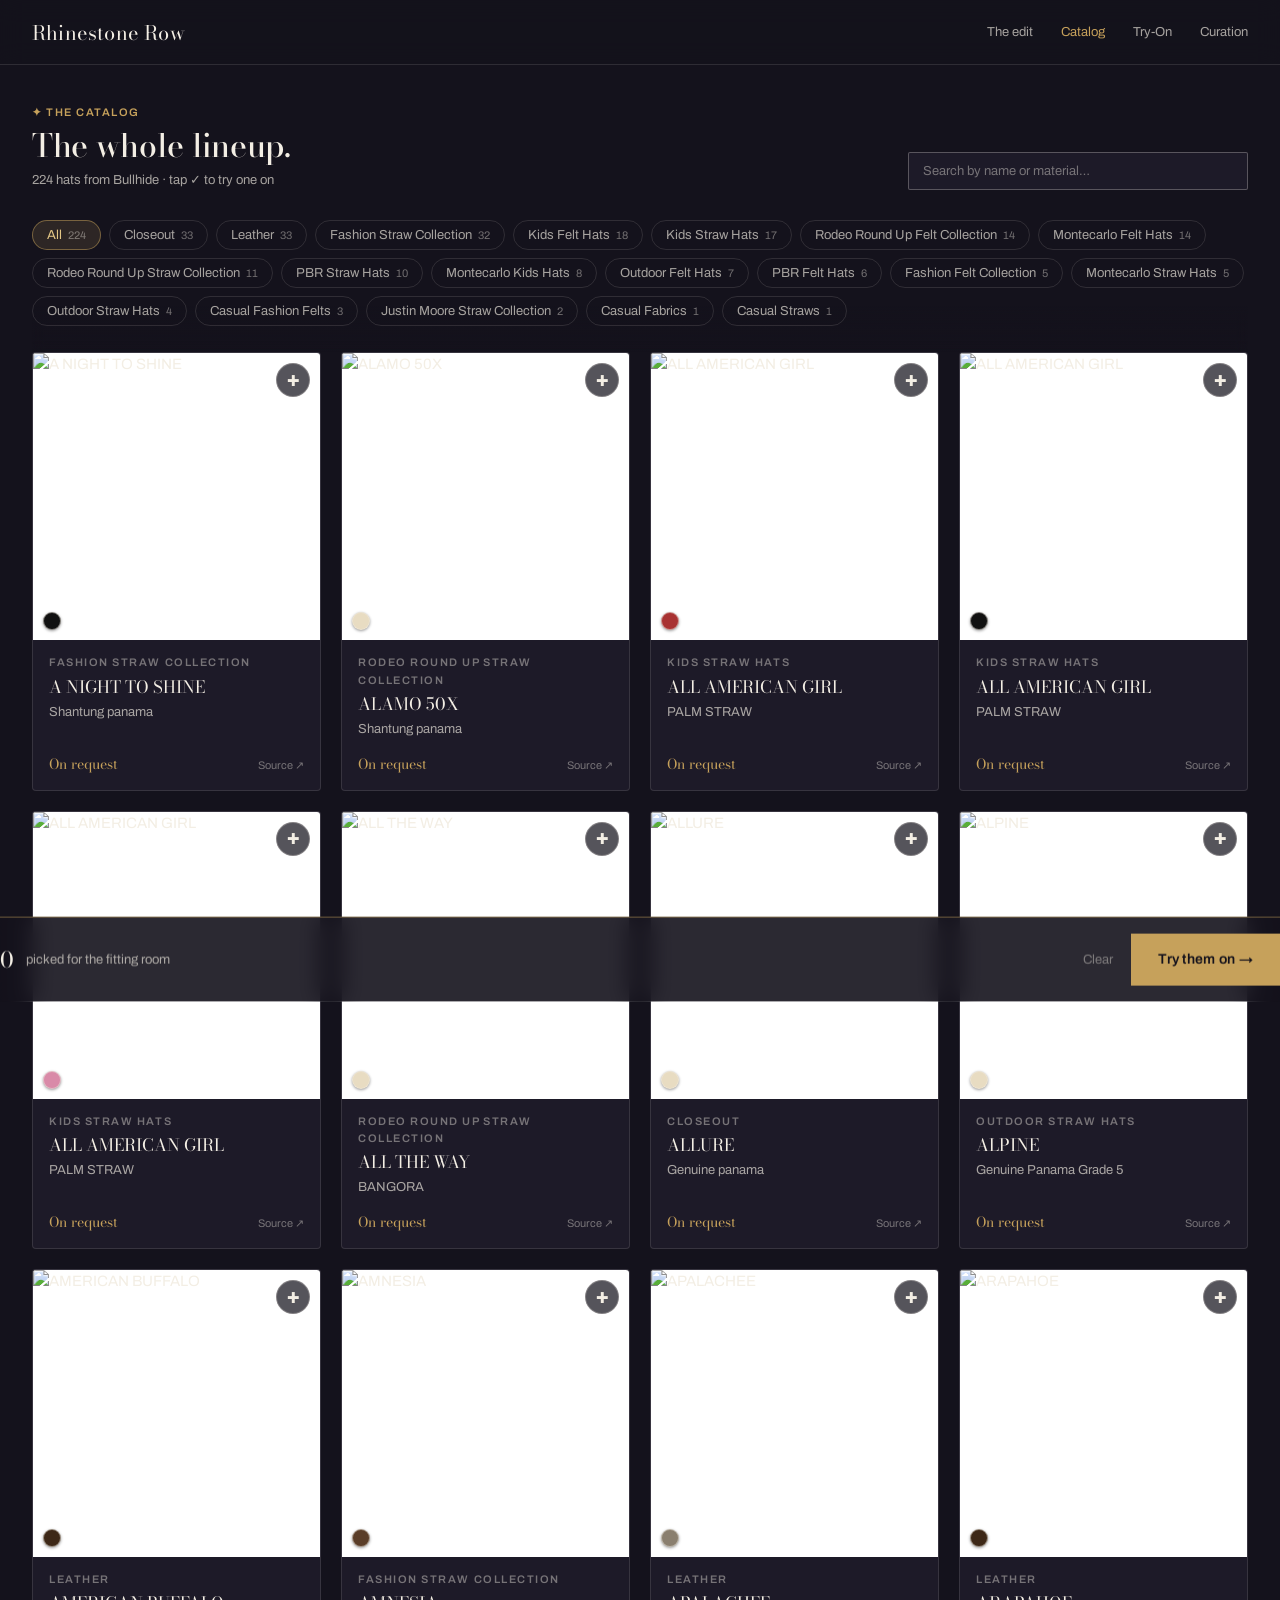
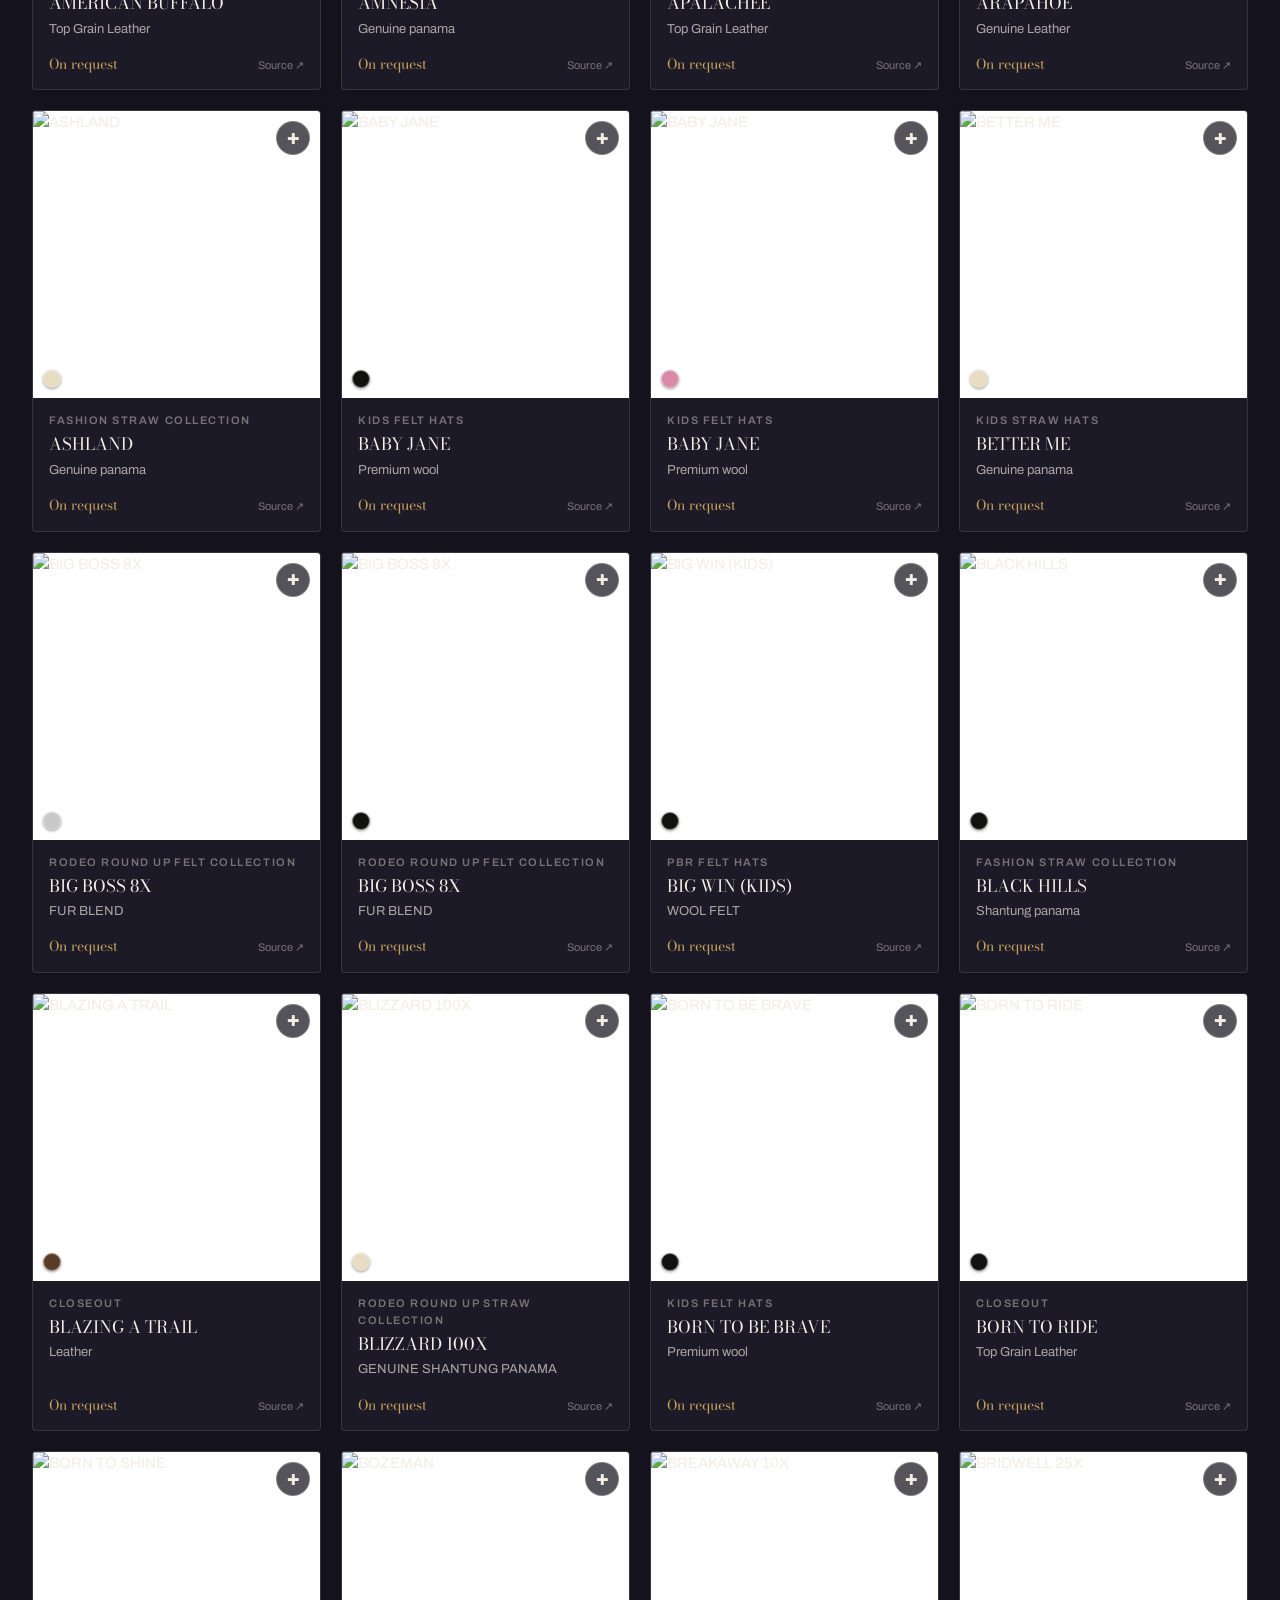
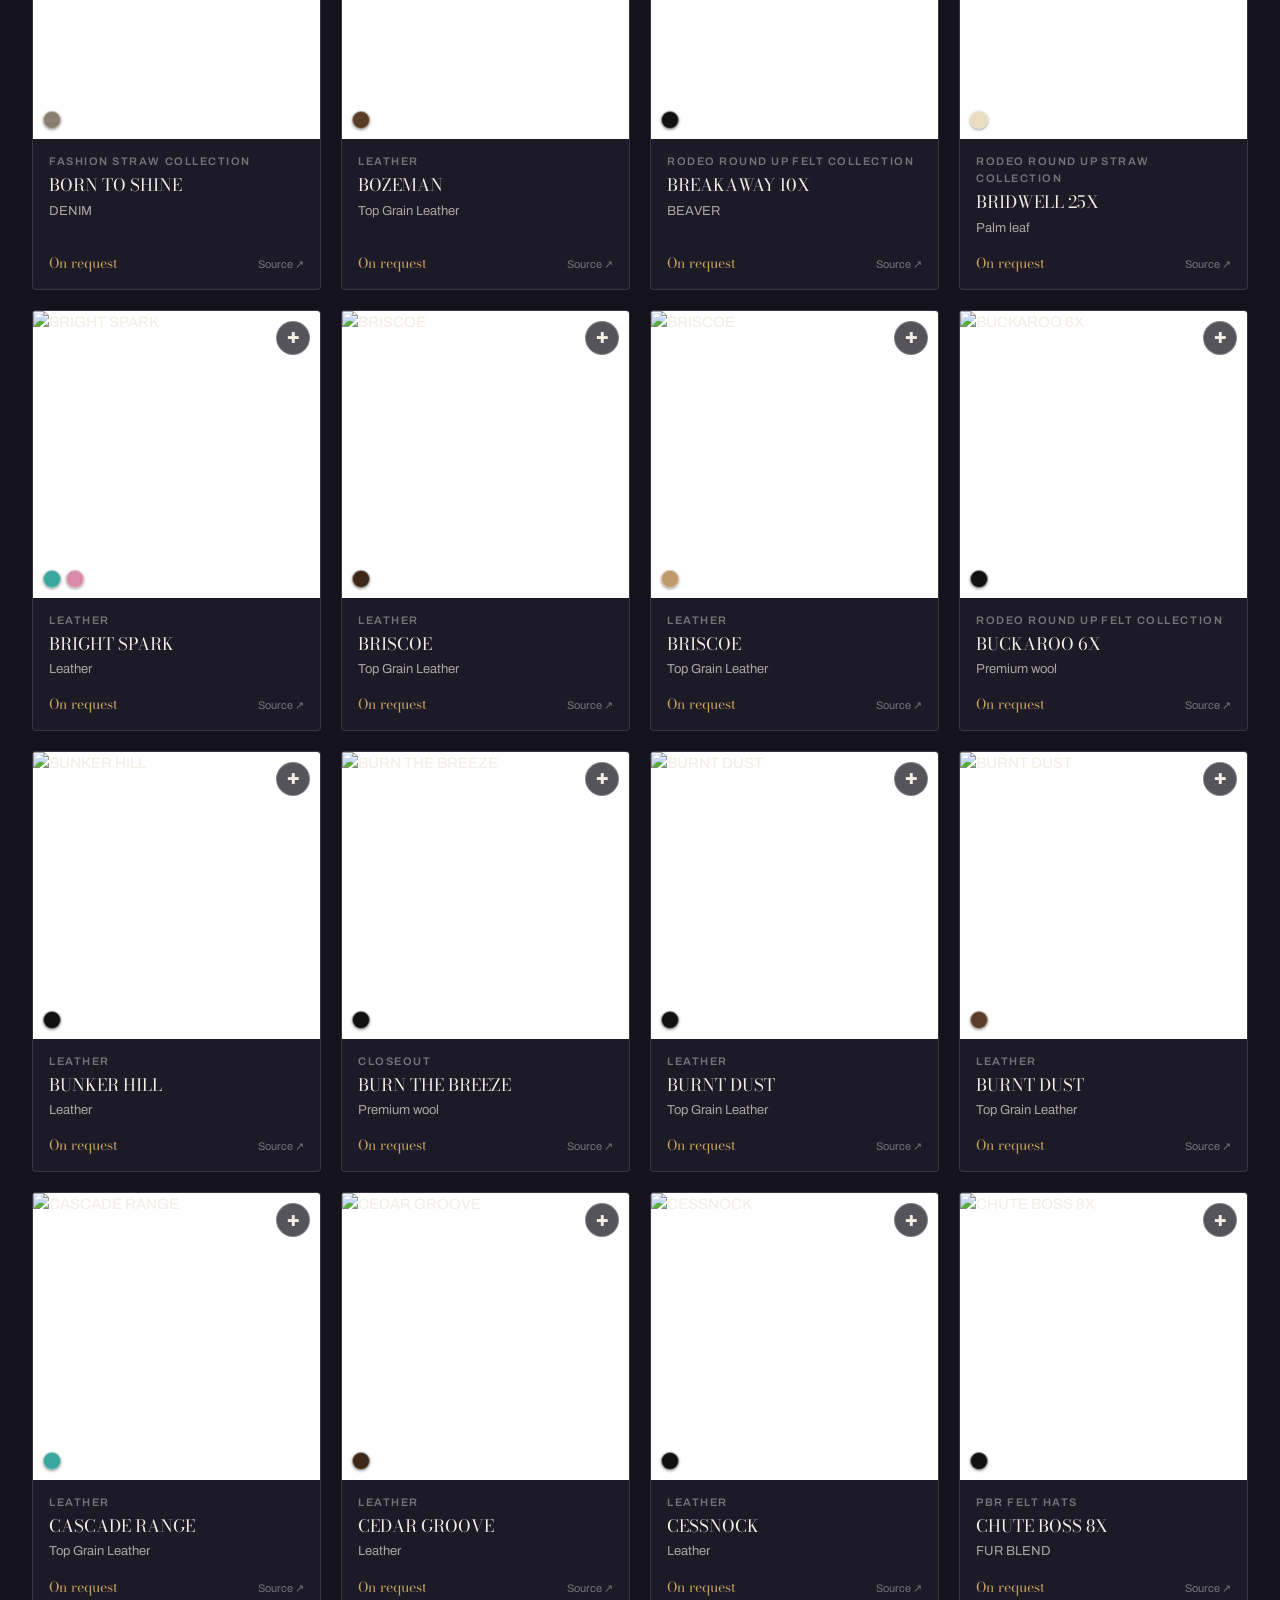
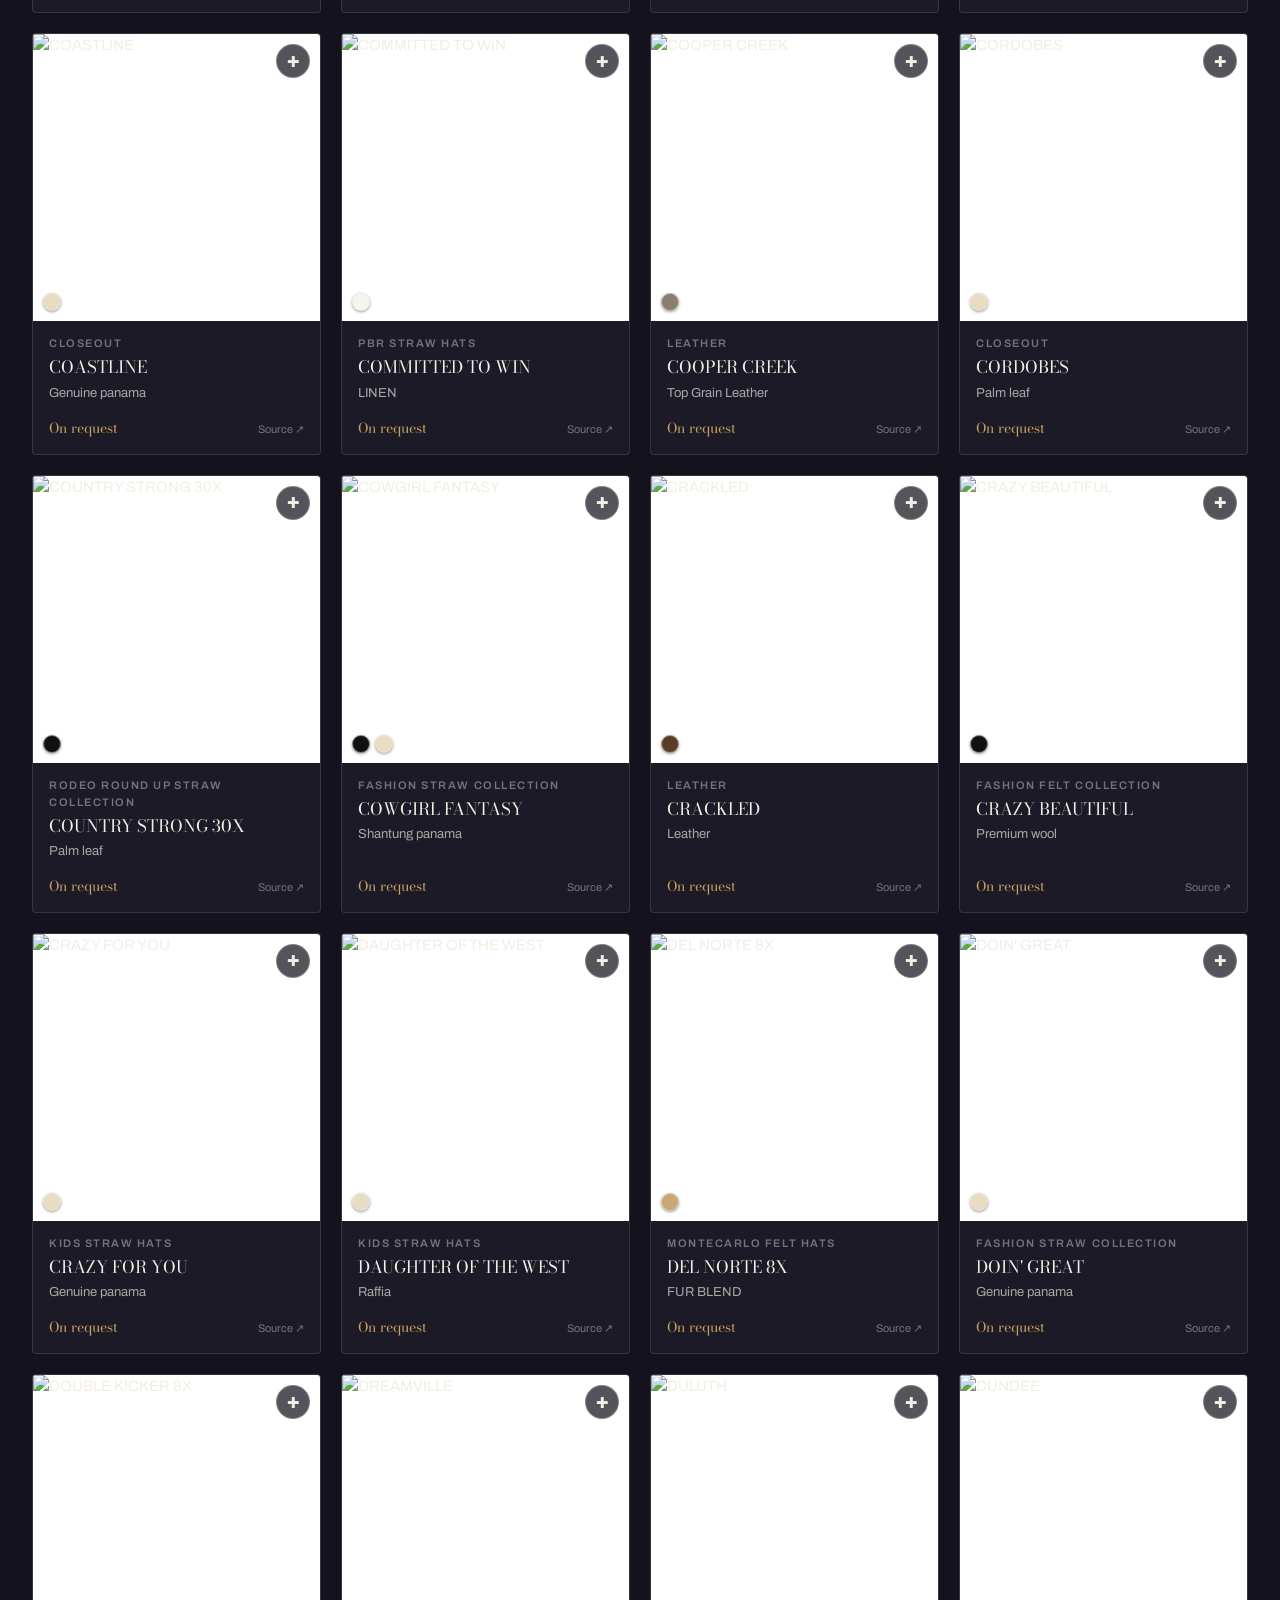
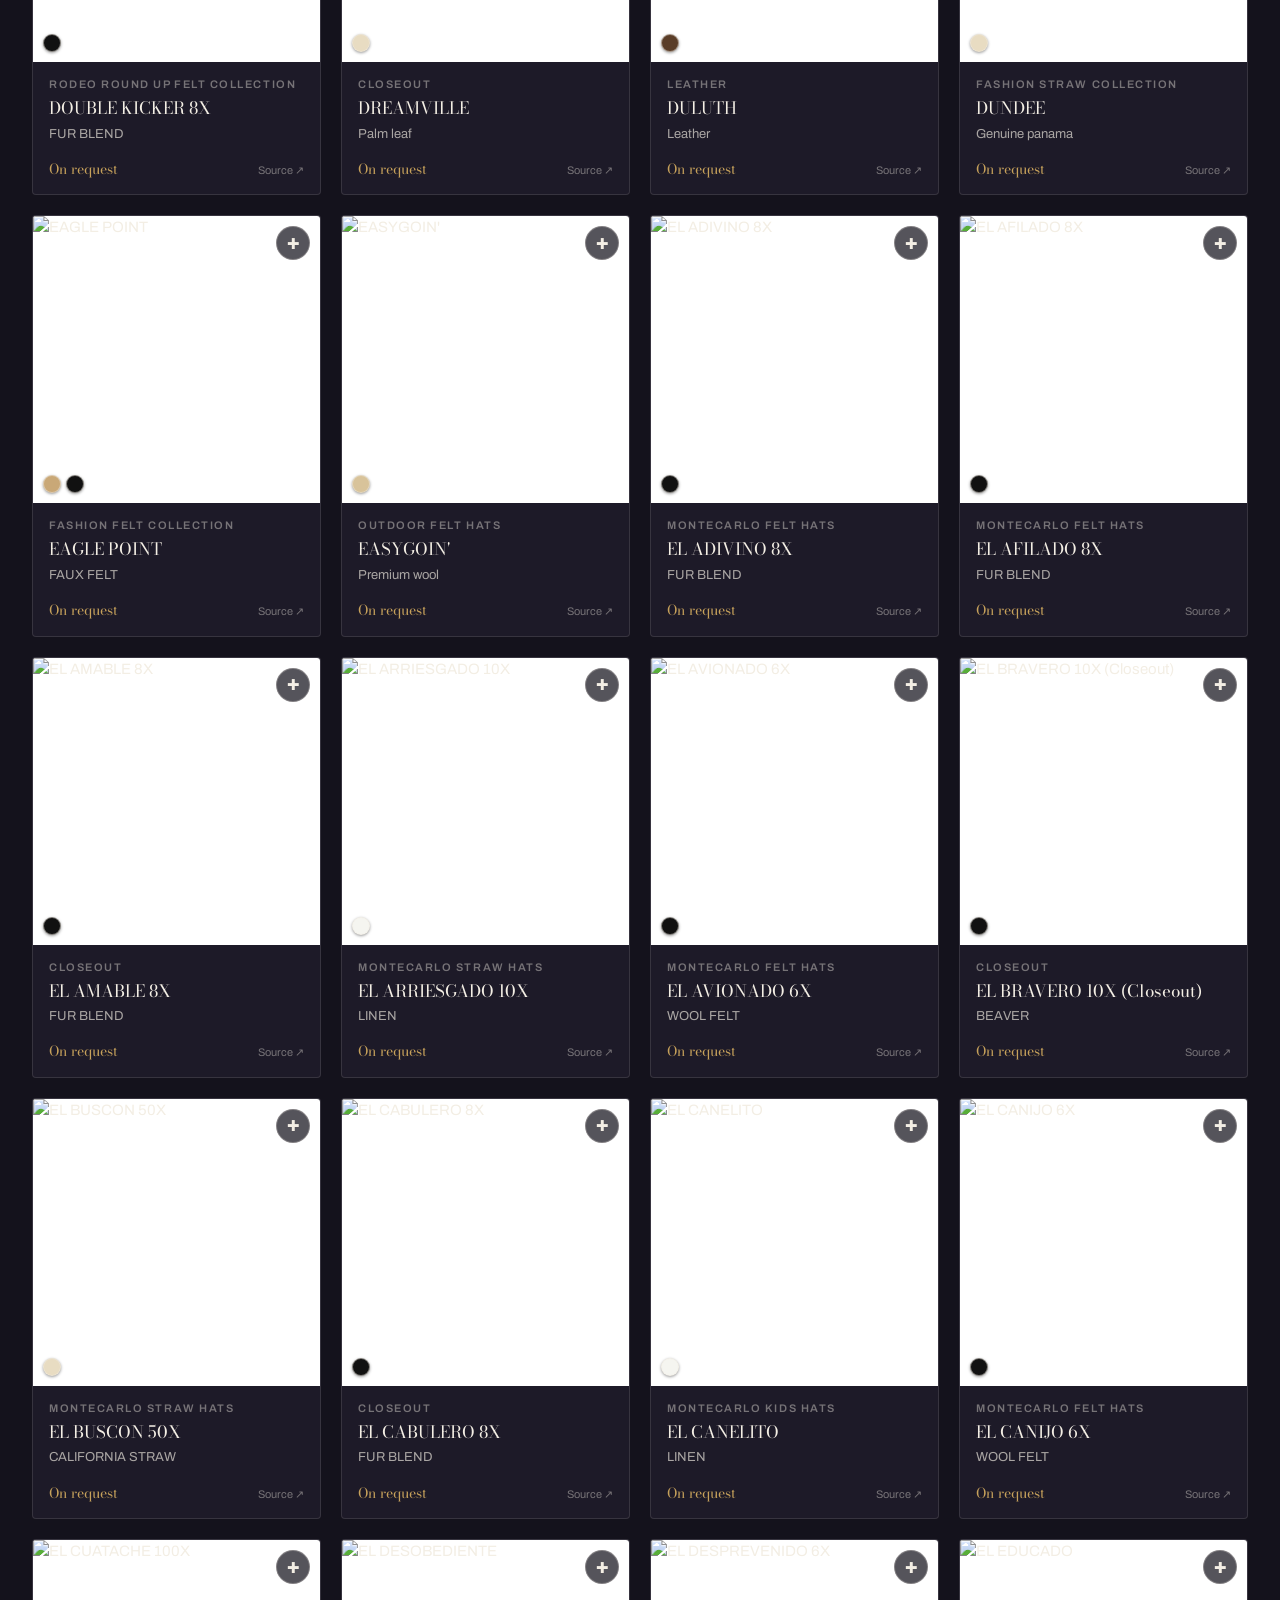
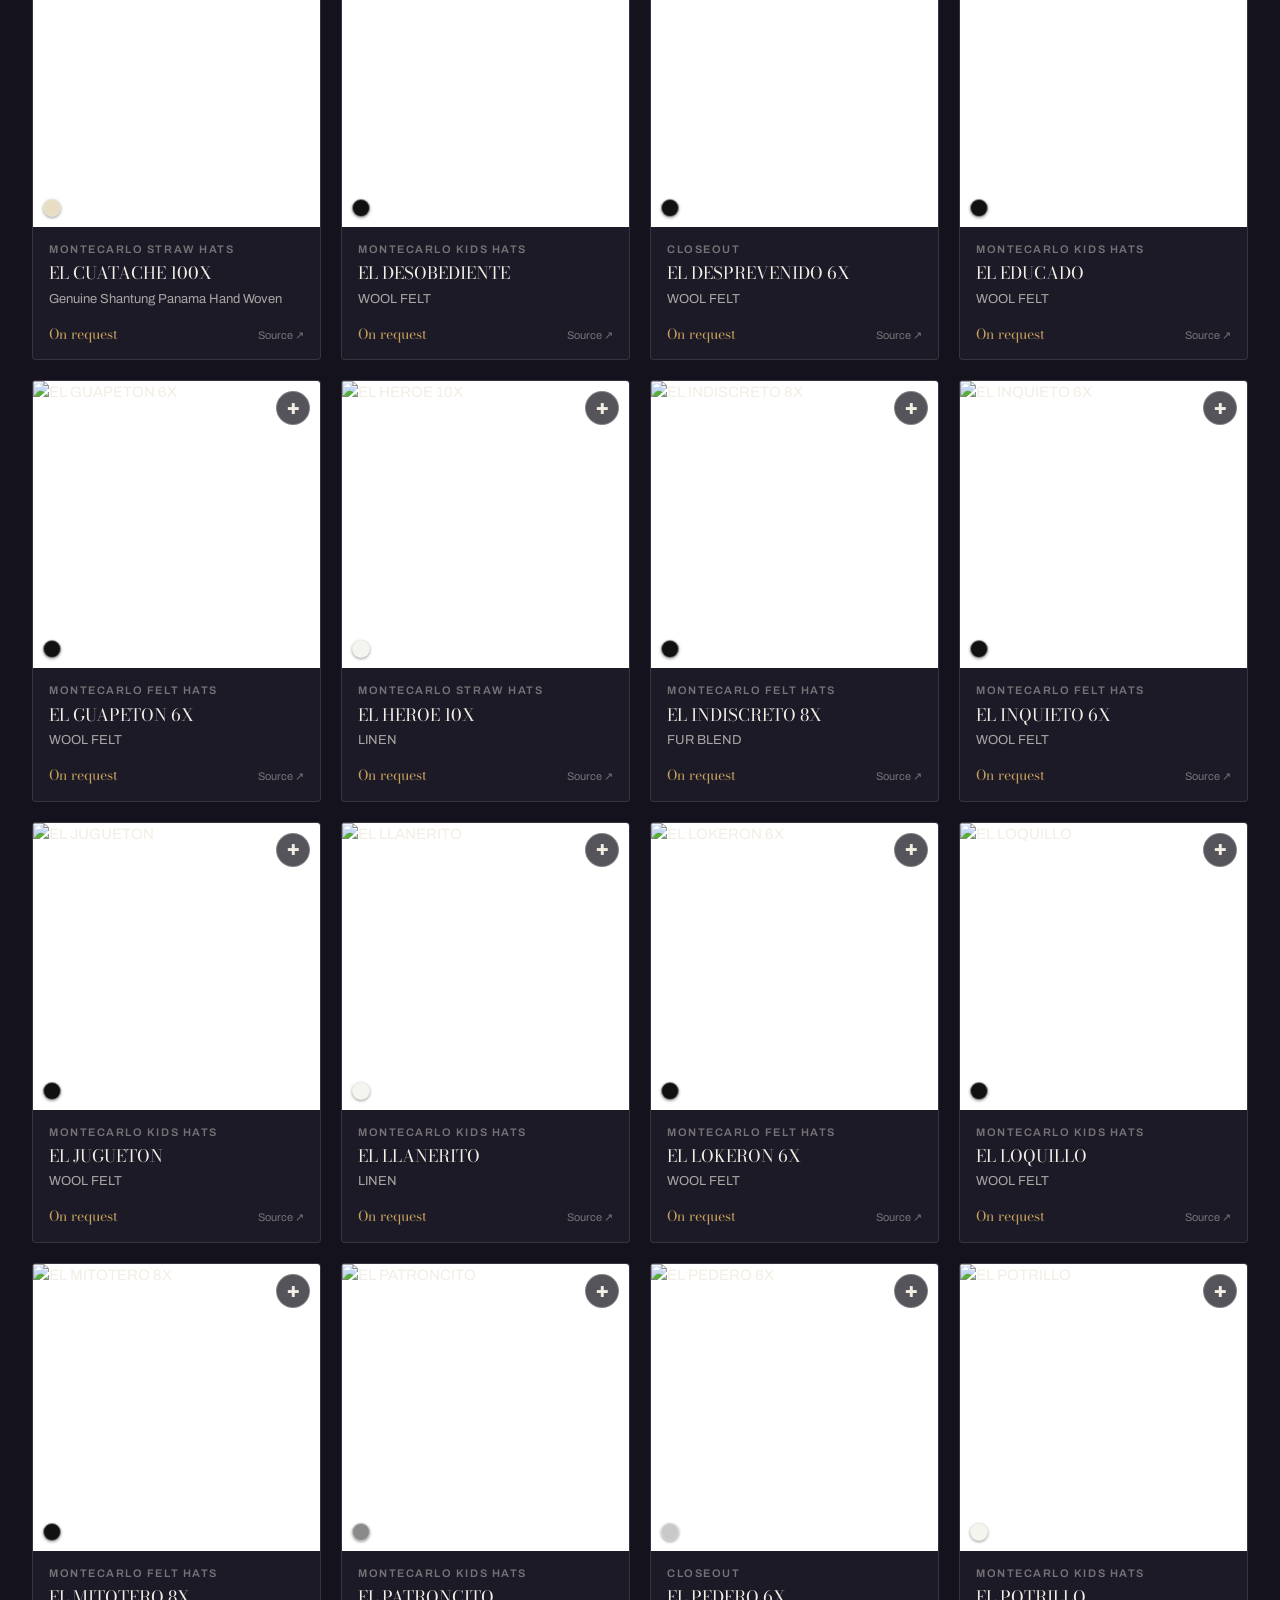
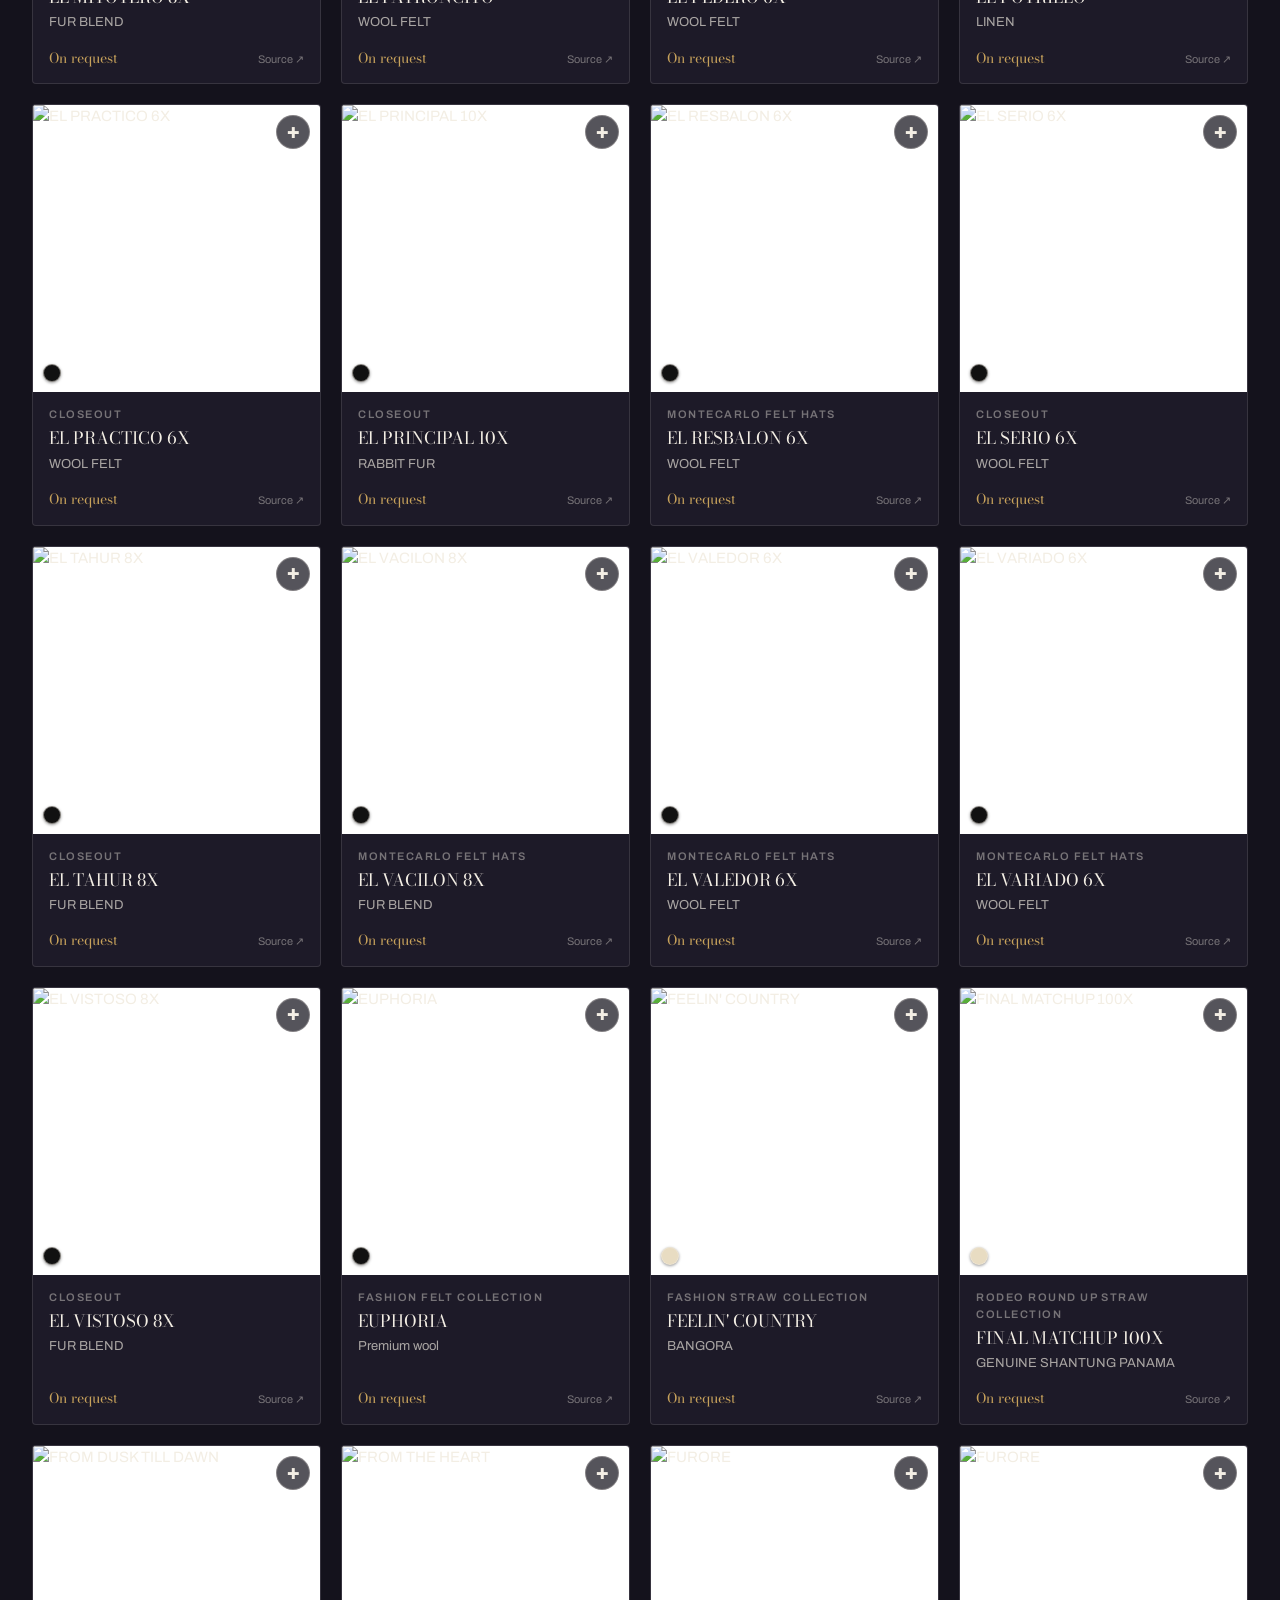
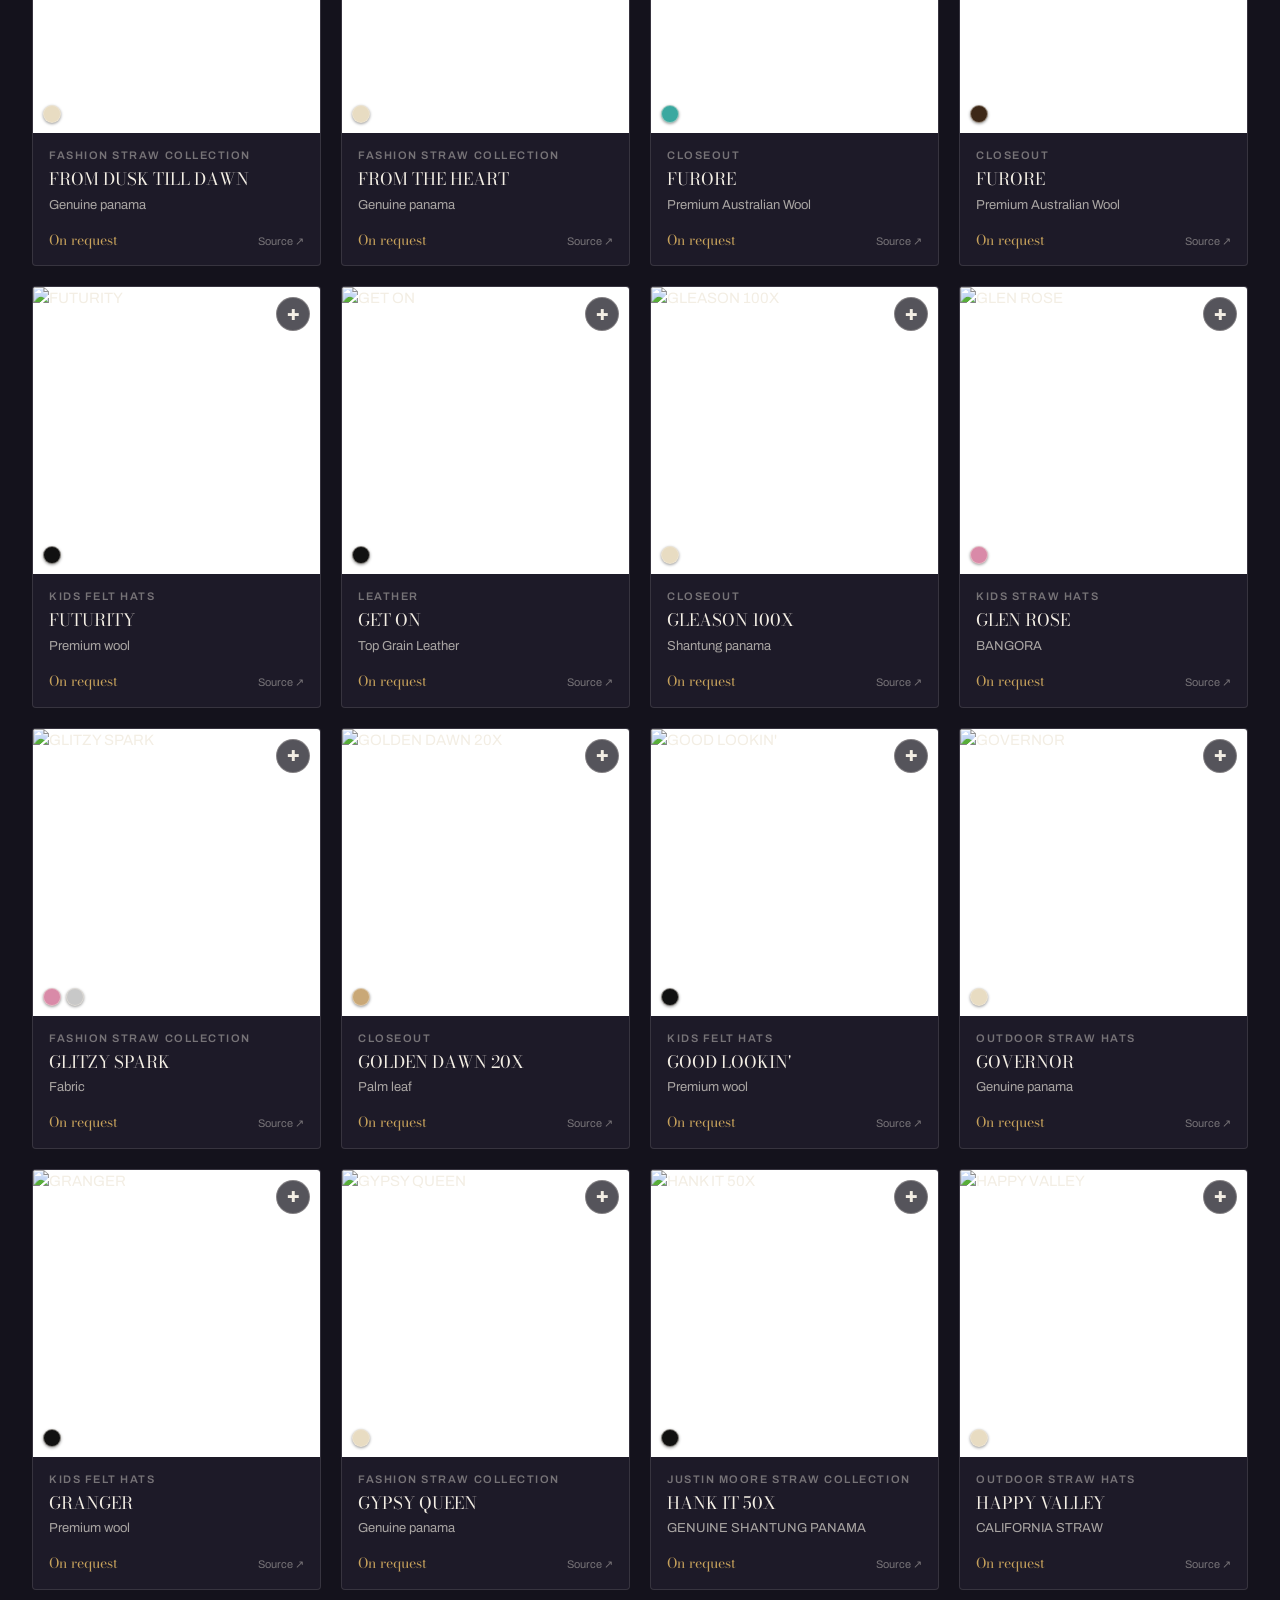
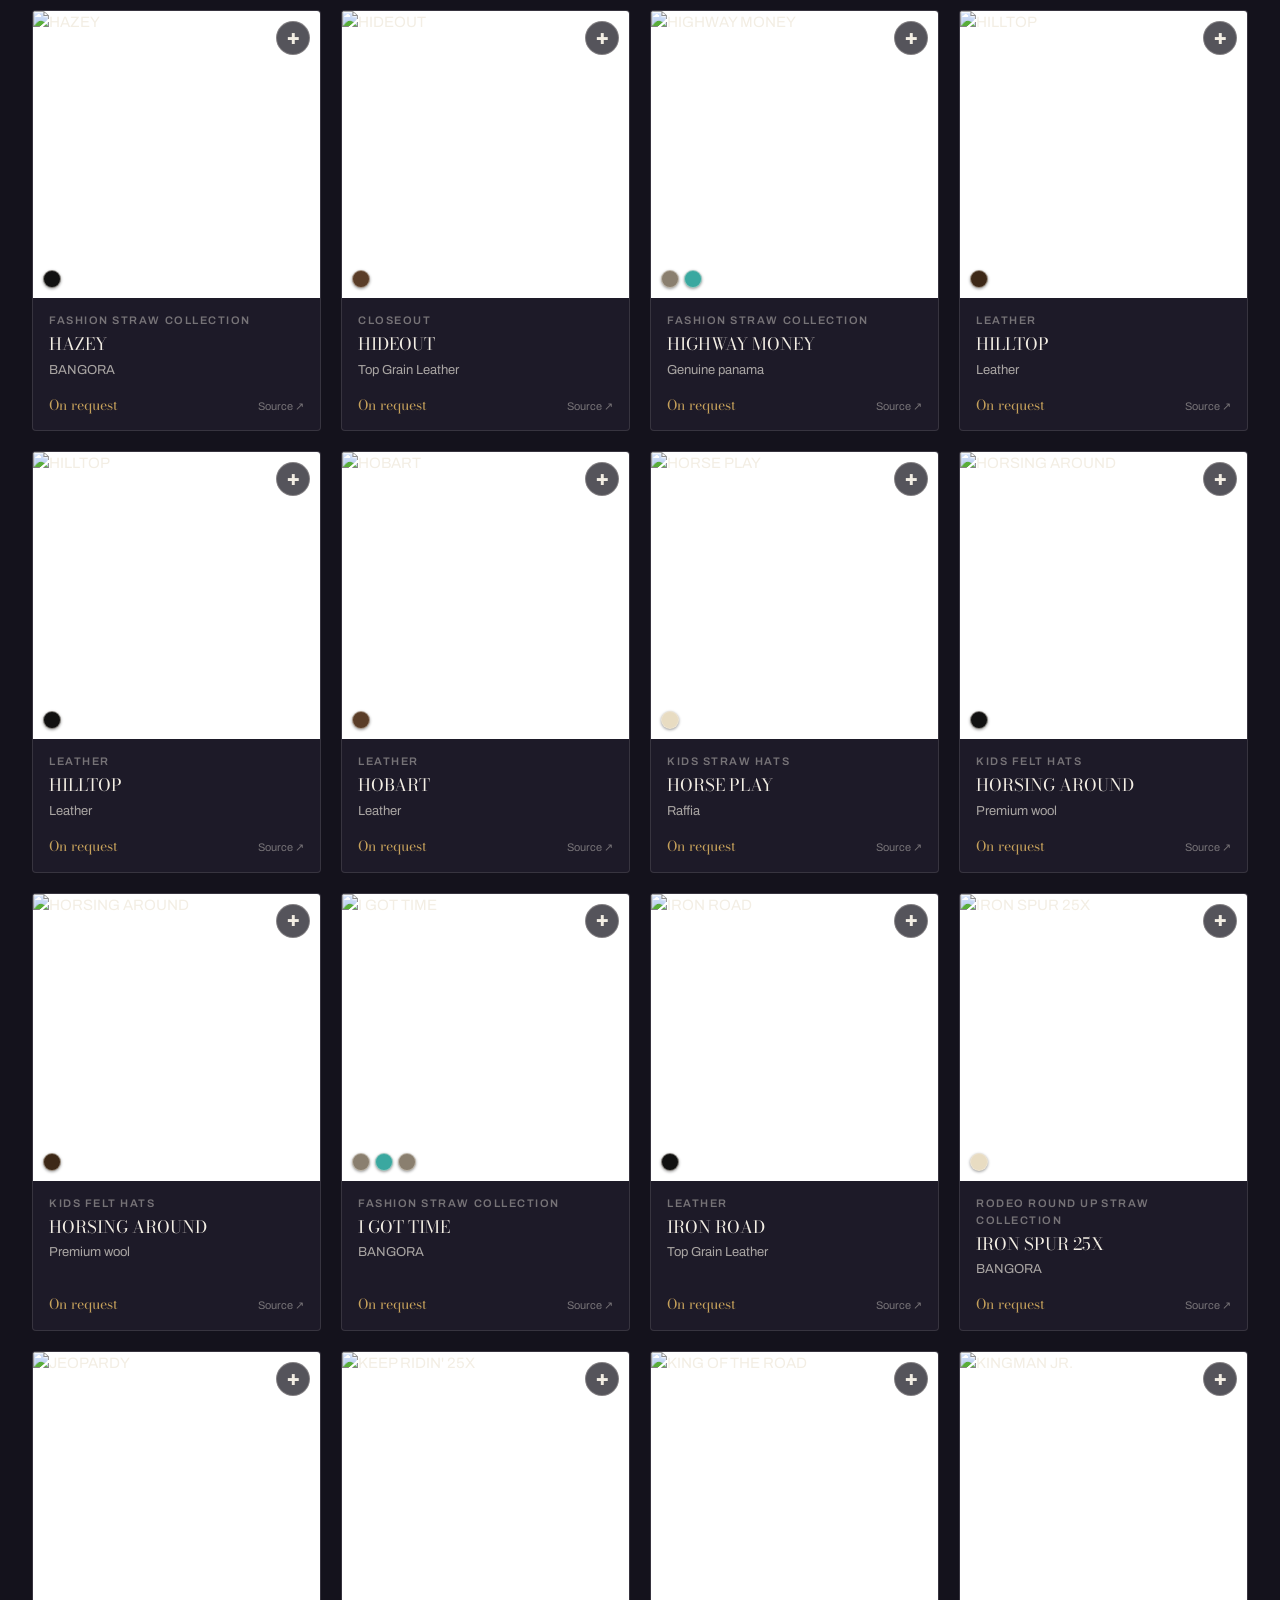
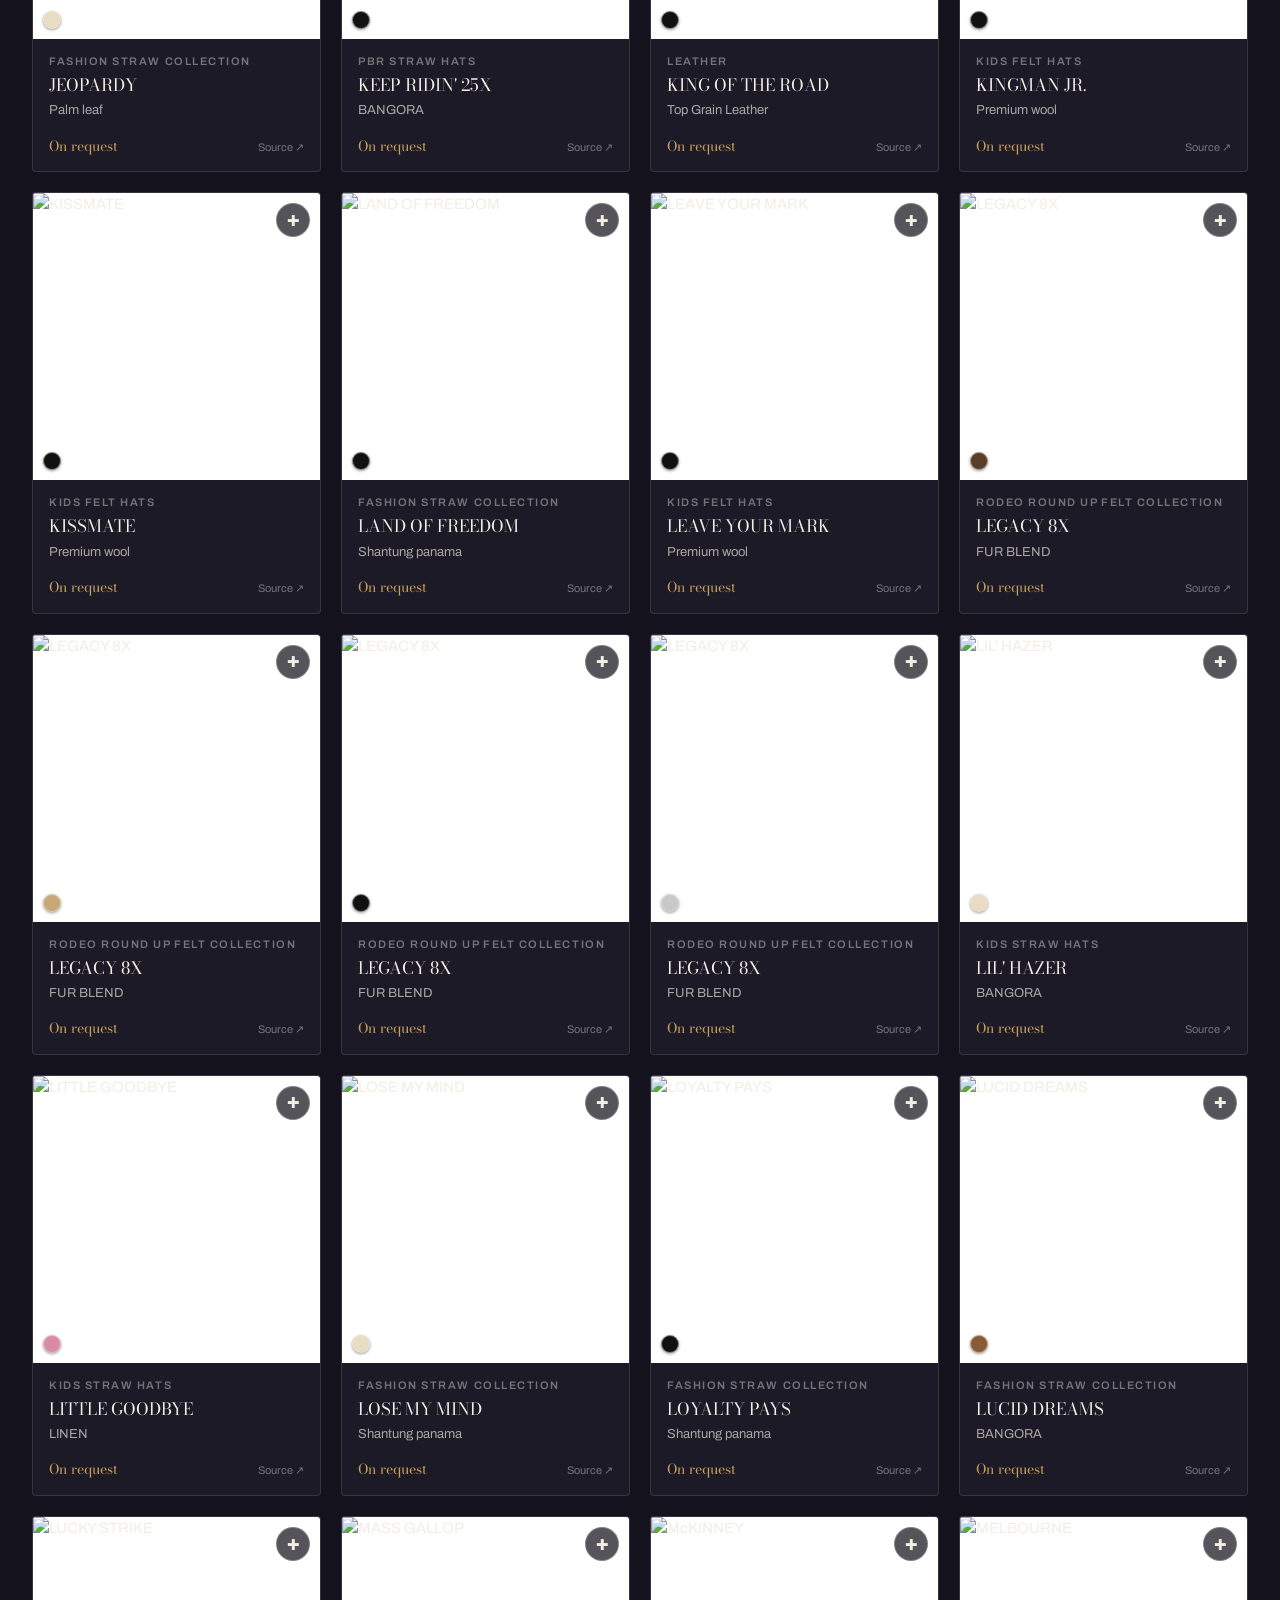
==== commit f7573f43: "Reorg: English-only, home category menu, AI-only try-on (AR hidden) - index.html: 'Shop by collectio" ====
--- a/catalogo.html
+++ b/catalogo.html
@@ -1,15 +1,15 @@
 <!DOCTYPE html>
-<html lang="es">
+<html lang="en">
 <head>
 <meta charset="UTF-8">
 <meta name="viewport" content="width=device-width, initial-scale=1.0">
-<title>El catálogo — Rhinestone Row</title>
+<title>The Catalog — Rhinestone Row</title>
 <link rel="stylesheet" href="styles.css">
 <style>
 /* ---------- Layout ---------- */
 .wrap{max-width:1280px;margin:0 auto;padding:0 32px}
 
-/* ---------- Nav (igual que index/probador) ---------- */
+/* ---------- Nav ---------- */
 .nav{position:fixed;top:0;left:0;right:0;z-index:30;backdrop-filter:blur(12px);-webkit-backdrop-filter:blur(12px);background:rgba(20,18,28,.72);border-bottom:1px solid var(--border-subtle)}
 .nav-inner{display:flex;align-items:center;justify-content:space-between;height:64px}
 .nav-logo{font-family:var(--font-display);font-size:20px;color:var(--text-primary);letter-spacing:.01em}
@@ -49,7 +49,6 @@
 .swatches{position:absolute;bottom:10px;left:10px;display:flex;gap:5px;z-index:1}
 .swatch{width:16px;height:16px;border-radius:var(--radius-pill);border:1px solid rgba(243,238,228,.5);box-shadow:0 1px 3px rgba(0,0,0,.4)}
 .more-colors{font-family:var(--font-ui);font-size:10px;color:var(--pearl);background:rgba(20,18,28,.7);border-radius:var(--radius-pill);padding:2px 7px;align-self:center}
-/* check-mark de selección para el probador */
 .card-check{position:absolute;top:10px;right:10px;z-index:2;width:34px;height:34px;border-radius:var(--radius-pill);border:1px solid var(--border-strong);background:rgba(20,18,28,.72);color:var(--pearl);font-size:15px;line-height:1;cursor:pointer;display:flex;align-items:center;justify-content:center;transition:background var(--dur-fast) var(--ease-out),border-color var(--dur-fast) var(--ease-out),color var(--dur-fast) var(--ease-out)}
 .card-check:hover{border-color:var(--champagne);color:var(--champagne)}
 .card-check .ic-plus{display:block}
@@ -67,7 +66,7 @@
 .card-link:hover{color:var(--champagne)}
 .empty{padding:60px 0;text-align:center;color:var(--text-tertiary);font-family:var(--font-ui)}
 
-/* ---------- Barra de selección ---------- */
+/* ---------- Selection bar ---------- */
 .selbar{position:fixed;left:0;right:0;bottom:0;z-index:40;transform:translateY(120%);transition:transform var(--dur-base) var(--ease-out);background:rgba(20,18,28,.9);backdrop-filter:blur(12px);-webkit-backdrop-filter:blur(12px);border-top:1px solid var(--border-foil)}
 .selbar.show{transform:translateY(0)}
 .selbar-inner{display:flex;align-items:center;justify-content:space-between;gap:16px;padding:16px 0}
@@ -99,22 +98,22 @@
     <a href="index.html" class="nav-logo">Rhinestone Row</a>
     <div class="nav-links">
       <a href="index.html#edit">The edit</a>
-      <a href="catalogo.html" class="active">Catálogo</a>
-      <a href="probador.html">Probador</a>
+      <a href="catalogo.html" class="active">Catalog</a>
+      <a href="probador.html">Try-On</a>
       <a href="index.html#curation">Curation</a>
     </div>
-    <a href="probador.html" class="nav-cat-mobile">Probador</a>
+    <a href="probador.html" class="nav-cat-mobile">Try-On</a>
   </div>
 </nav>
 
 <div class="wrap">
   <section class="intro">
     <div class="intro-copy">
-      <span class="rr-caps">✦ El catálogo</span>
-      <h1>Toda la colección.</h1>
-      <p id="summary">Cargando sombreros…</p>
-    </div>
-    <div class="search"><input id="q" type="search" placeholder="Buscar por nombre o material…" autocomplete="off"></div>
+      <span class="rr-caps">✦ The catalog</span>
+      <h1>The whole lineup.</h1>
+      <p id="summary">Loading hats…</p>
+    </div>
+    <div class="search"><input id="q" type="search" placeholder="Search by name or material…" autocomplete="off"></div>
   </section>
   <div class="chips" id="chips"></div>
   <div class="grid" id="grid"></div>
@@ -124,12 +123,12 @@
   <div class="wrap selbar-inner">
     <div class="selbar-info">
       <span class="selbar-count" id="selCount">0</span>
-      <span>seleccionados para el probador</span>
+      <span>picked for the fitting room</span>
       <div class="selbar-thumbs" id="selThumbs"></div>
     </div>
     <div class="selbar-actions">
-      <button class="selbar-clear" id="selClear">Limpiar</button>
-      <a class="btn btn-foil" id="selGo" href="probador.html">Probar con IA →</a>
+      <button class="selbar-clear" id="selClear">Clear</button>
+      <a class="btn btn-foil" id="selGo" href="probador.html">Try them on →</a>
     </div>
   </div>
 </div>
@@ -158,32 +157,33 @@
 function priceLabel(v){
   const priced = v.find(x=>x.price!=null);
   if(priced) return (priced.currency==='USD'?'$':'')+priced.price;
-  return 'Bajo consulta';
+  return 'On request';
 }
 const esc = s => (s||'').replace(/"/g,'&quot;').replace(/</g,'&lt;');
 const keyOf = p => p.ref || p.name;
 function firstImage(p){ const v = (p.variants||[]).find(x=>x.images&&x.images.length); return v ? v.images[0] : null; }
 
 let ALL = [], activeCat = null, query = '';
-const selection = new Map();               // key -> {ref,name,material,image,category,url}
-
-/* ---------- selección persistente ---------- */
+const selection = new Map();
+
 try { JSON.parse(sessionStorage.getItem(SEL_KEY) || '[]').forEach(x => selection.set(x.ref, x)); } catch {}
 function saveSelection(){ sessionStorage.setItem(SEL_KEY, JSON.stringify([...selection.values()])); }
 
-/* ---------- carga ---------- */
+/* preselect a category from ?cat= (home menu links here) */
+const wantedCat = new URLSearchParams(location.search).get('cat');
+
 (async function(){
   try{
     const res = await fetch('catalogo.json');
     const data = await res.json();
     ALL = (data.products || []).filter(p => (p.categories||[]).some(c => !NON_HAT.has(c)) && firstImage(p));
+    if (wantedCat && ALL.some(p => catsOfProduct(p).includes(wantedCat))) activeCat = wantedCat;
     buildChips();
     render();
-    document.getElementById('summary').textContent =
-      `${ALL.length} sombreros de Bullhide · marca cada uno con ✓ para probártelo`;
+    document.getElementById('summary').textContent = `${ALL.length} hats from Bullhide · tap ✓ to try one on`;
     updateSelbar();
   }catch(e){
-    document.getElementById('summary').textContent = 'No se pudo cargar el catálogo: ' + e.message;
+    document.getElementById('summary').textContent = "Couldn't load the catalog: " + e.message;
   }
 })();
 
@@ -195,7 +195,7 @@
   const cats = Object.keys(counts).sort((a,b)=>counts[b]-counts[a]);
   const el = document.getElementById('chips');
   const chip = (label,cat,n)=>`<button class="chip${cat===activeCat?' active':''}" data-cat="${cat===null?'':encodeURIComponent(cat)}">${label}${n!=null?`<span class="n">${n}</span>`:''}</button>`;
-  el.innerHTML = chip('Todos', null, ALL.length) + cats.map(c=>chip(c, c, counts[c])).join('');
+  el.innerHTML = chip('All', null, ALL.length) + cats.map(c=>chip(c, c, counts[c])).join('');
   el.querySelectorAll('.chip').forEach(b=>b.onclick=()=>{
     const raw=b.getAttribute('data-cat');
     activeCat = raw ? decodeURIComponent(raw) : null;
@@ -211,7 +211,7 @@
     const q=query.toLowerCase();
     items = items.filter(p=>(p.name||'').toLowerCase().includes(q)||(p.material||'').toLowerCase().includes(q));
   }
-  if(!items.length){ grid.innerHTML='<div class="empty">Sin resultados.</div>'; return; }
+  if(!items.length){ grid.innerHTML='<div class="empty">No matches.</div>'; return; }
   grid.innerHTML = items.map(cardHTML).join('');
   grid.querySelectorAll('.card-check').forEach(btn=>btn.addEventListener('click', onToggle));
 }
@@ -227,8 +227,8 @@
   const on = selection.has(k);
   return `<article class="card${on?' selected':''}" data-key="${esc(k)}">
     <div class="card-img">
-      ${img?`<img loading="lazy" src="${esc(img)}" alt="${esc(p.name)}">`:'<span class="ph">Sin imagen</span>'}
-      <button class="card-check" data-key="${esc(k)}" aria-label="Añadir al probador" title="Probártelo">
+      ${img?`<img loading="lazy" src="${esc(img)}" alt="${esc(p.name)}">`:'<span class="ph">No image</span>'}
+      <button class="card-check" data-key="${esc(k)}" aria-label="Add to try-on" title="Try it on">
         <span class="ic-plus">✚</span><span class="ic-check">✓</span>
       </button>
       ${shown.length?`<div class="swatches">${shown.map(c=>`<span class="swatch" title="${esc(c)}" style="background:${swatchColor(c)}"></span>`).join('')}${extra>0?`<span class="more-colors">+${extra}</span>`:''}</div>`:''}
@@ -239,7 +239,7 @@
       ${p.material?`<span class="card-mat">${esc(p.material)}</span>`:''}
       <div class="card-meta">
         <span class="card-price">${priceLabel(p.variants||[])}</span>
-        ${link?`<a class="card-link" href="${esc(link)}" target="_blank" rel="noopener">Ver origen ↗</a>`:''}
+        ${link?`<a class="card-link" href="${esc(link)}" target="_blank" rel="noopener">Source ↗</a>`:''}
       </div>
     </div>
   </article>`;
@@ -254,8 +254,7 @@
     card.classList.remove('selected');
   } else {
     if(selection.size >= MAX_SELECT){
-      const b = document.getElementById('selCount');
-      b.animate([{color:'var(--fuchsia)'},{color:'var(--pearl)'}], {duration:900});
+      document.getElementById('selCount').animate([{color:'var(--fuchsia)'},{color:'var(--pearl)'}], {duration:900});
       return;
     }
     const p = ALL.find(x=>keyOf(x)===k);
@@ -274,8 +273,7 @@
 function updateSelbar(){
   const n = selection.size;
   document.getElementById('selCount').textContent = n;
-  const bar = document.getElementById('selbar');
-  bar.classList.toggle('show', n > 0);
+  document.getElementById('selbar').classList.toggle('show', n > 0);
   document.getElementById('selThumbs').innerHTML =
     [...selection.values()].slice(0,6).map(s=>`<img src="${esc(s.image)}" alt="${esc(s.name)}">`).join('');
 }
